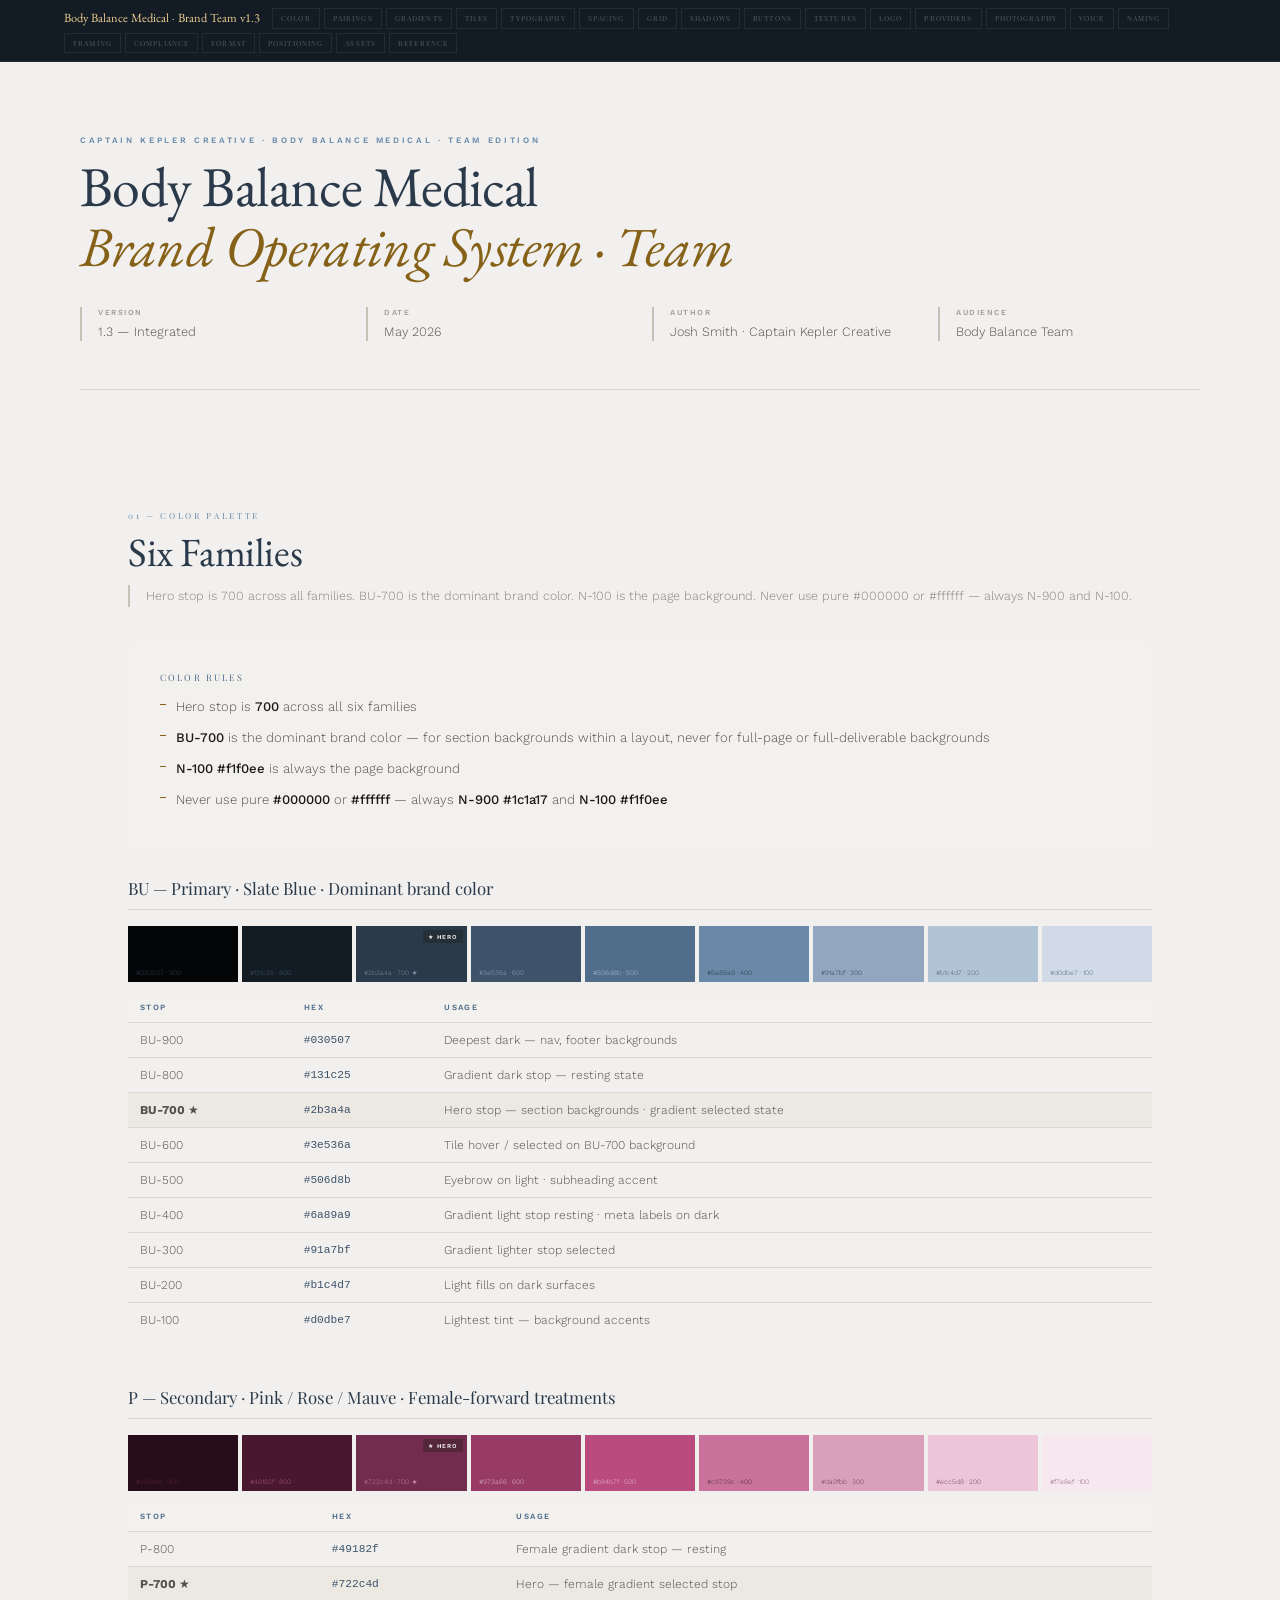
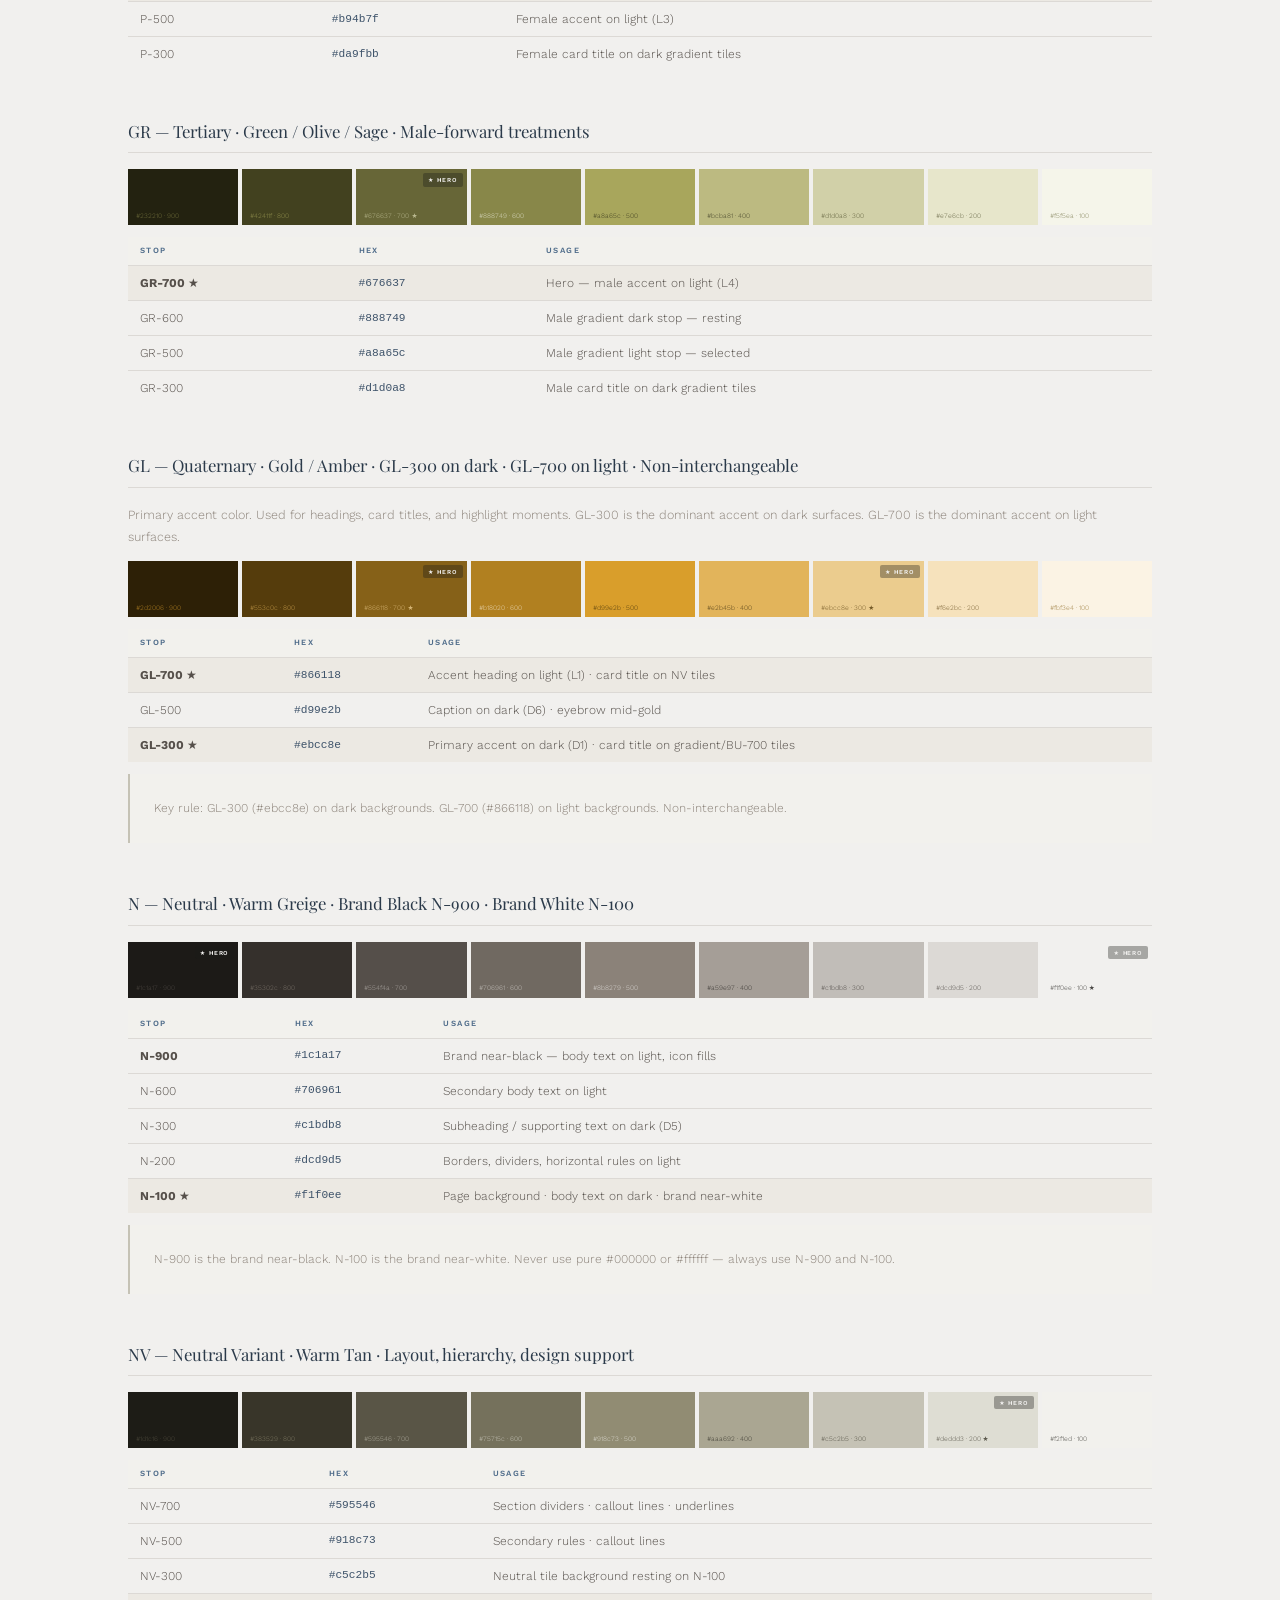
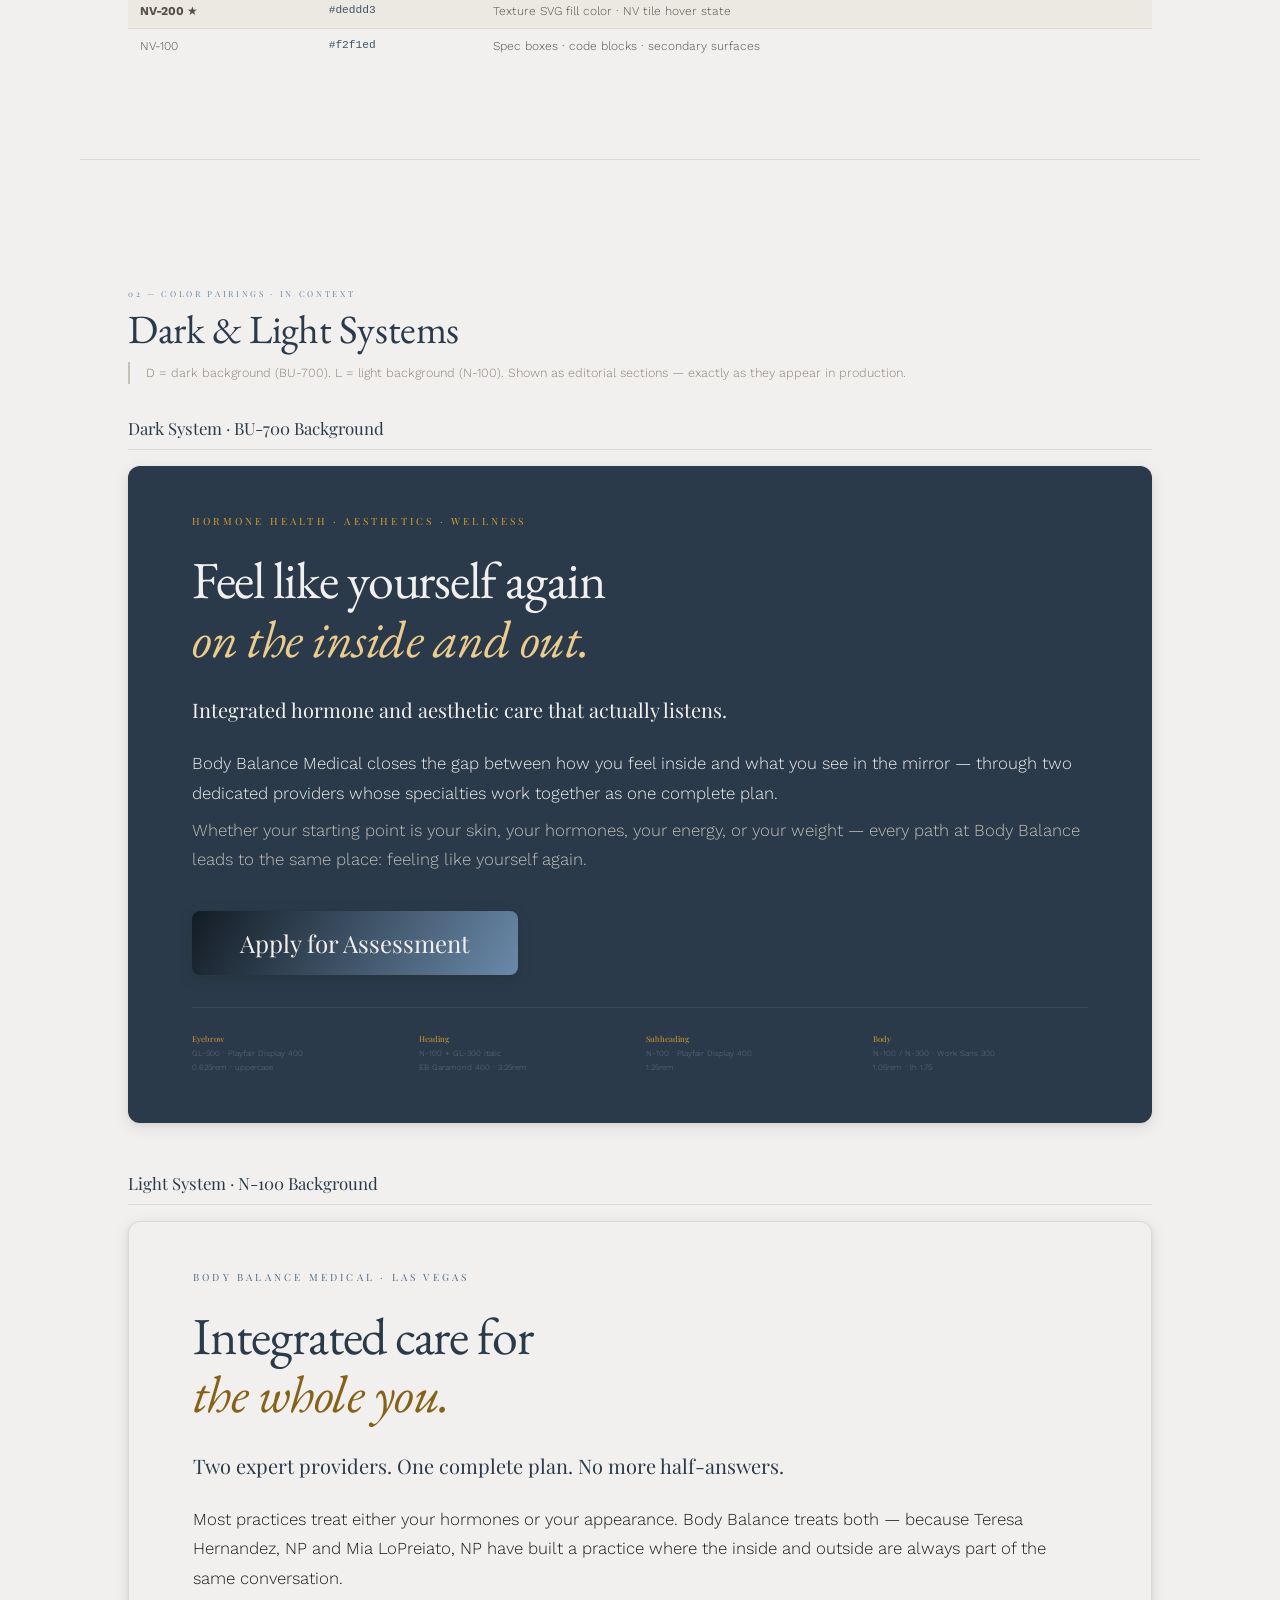
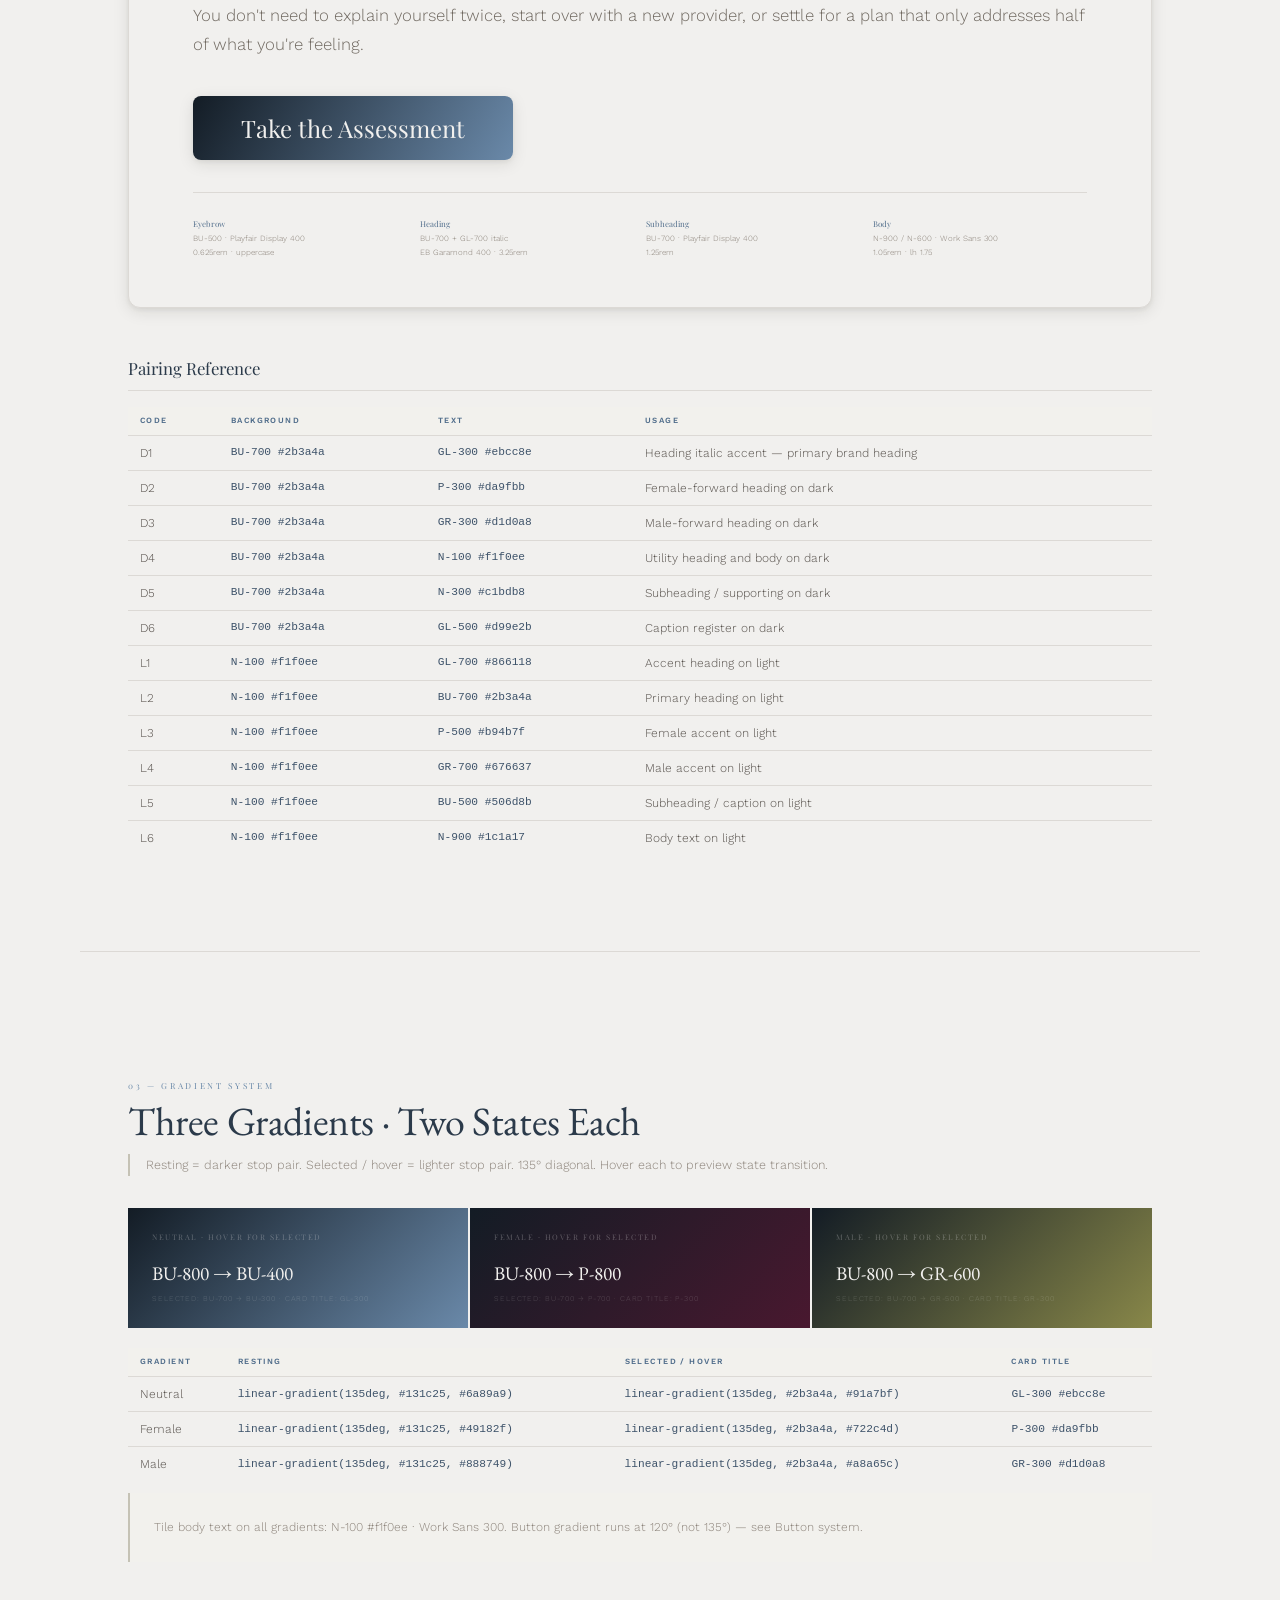
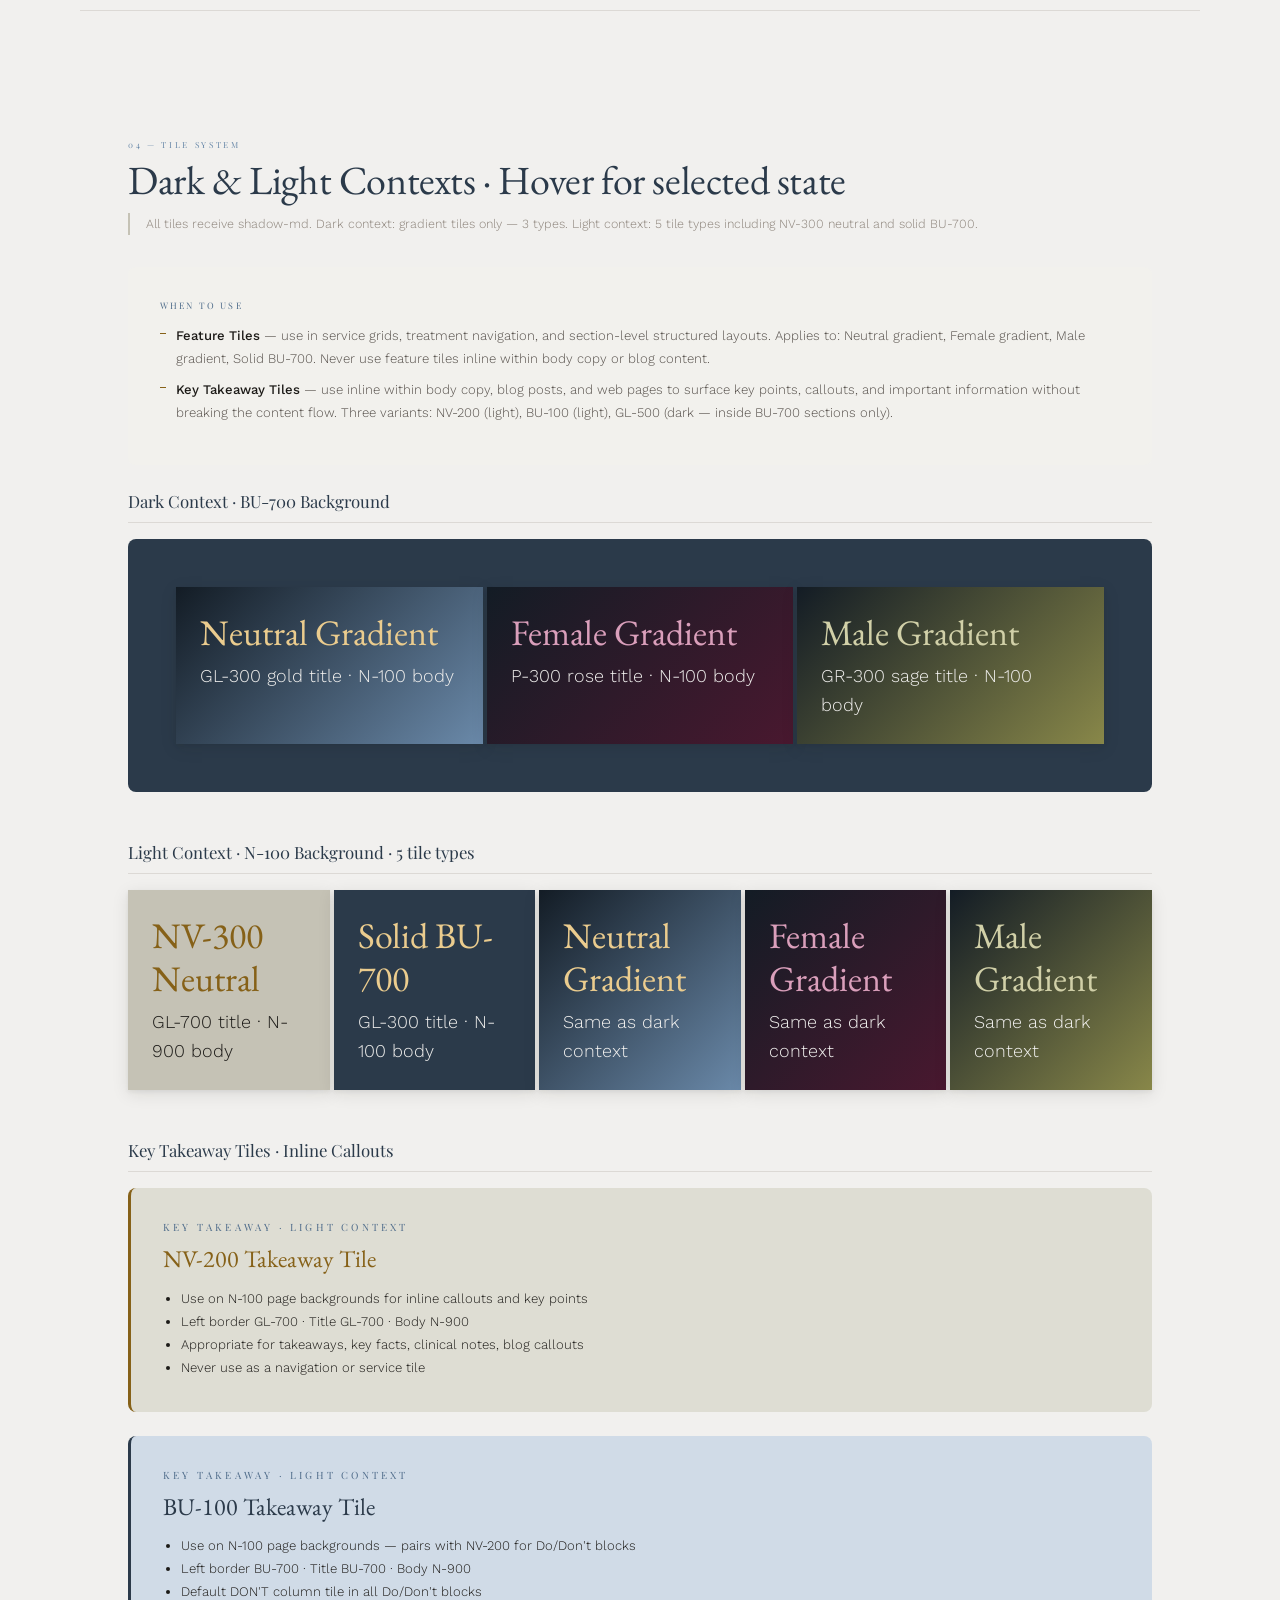
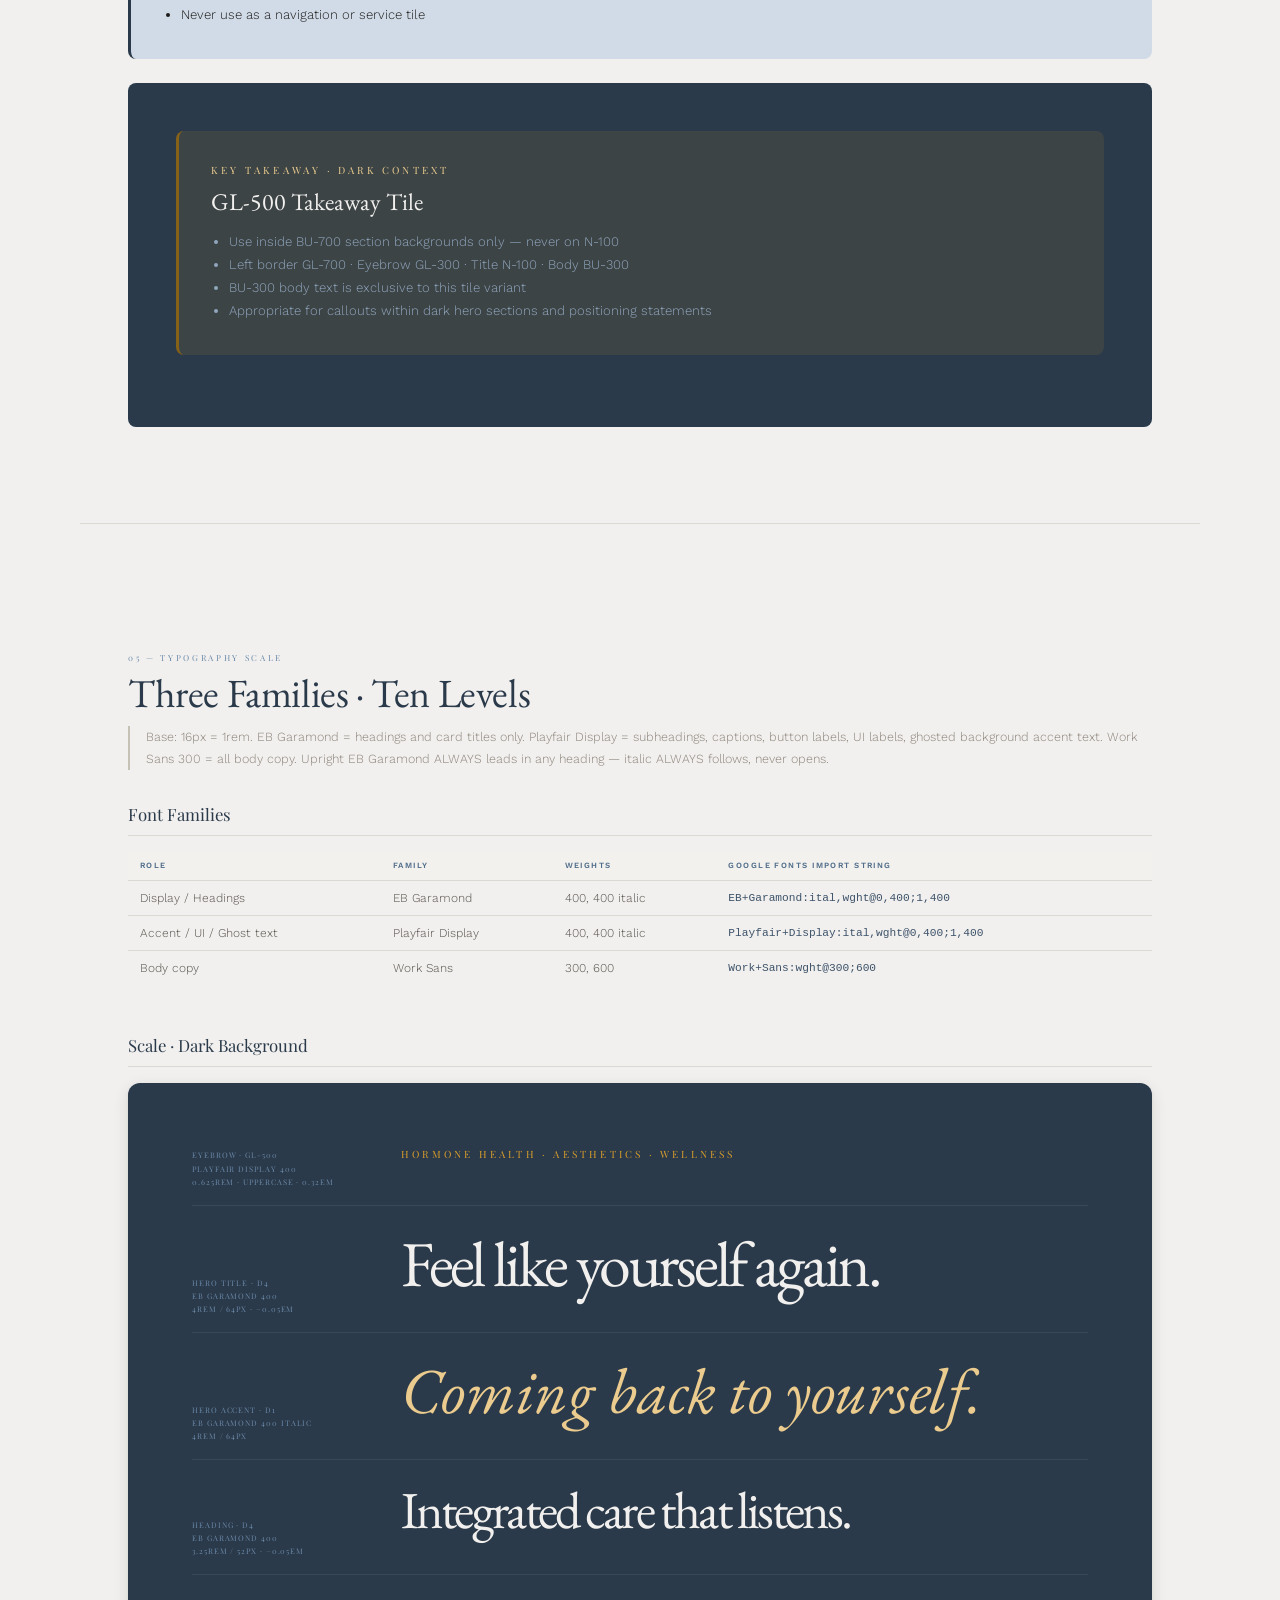
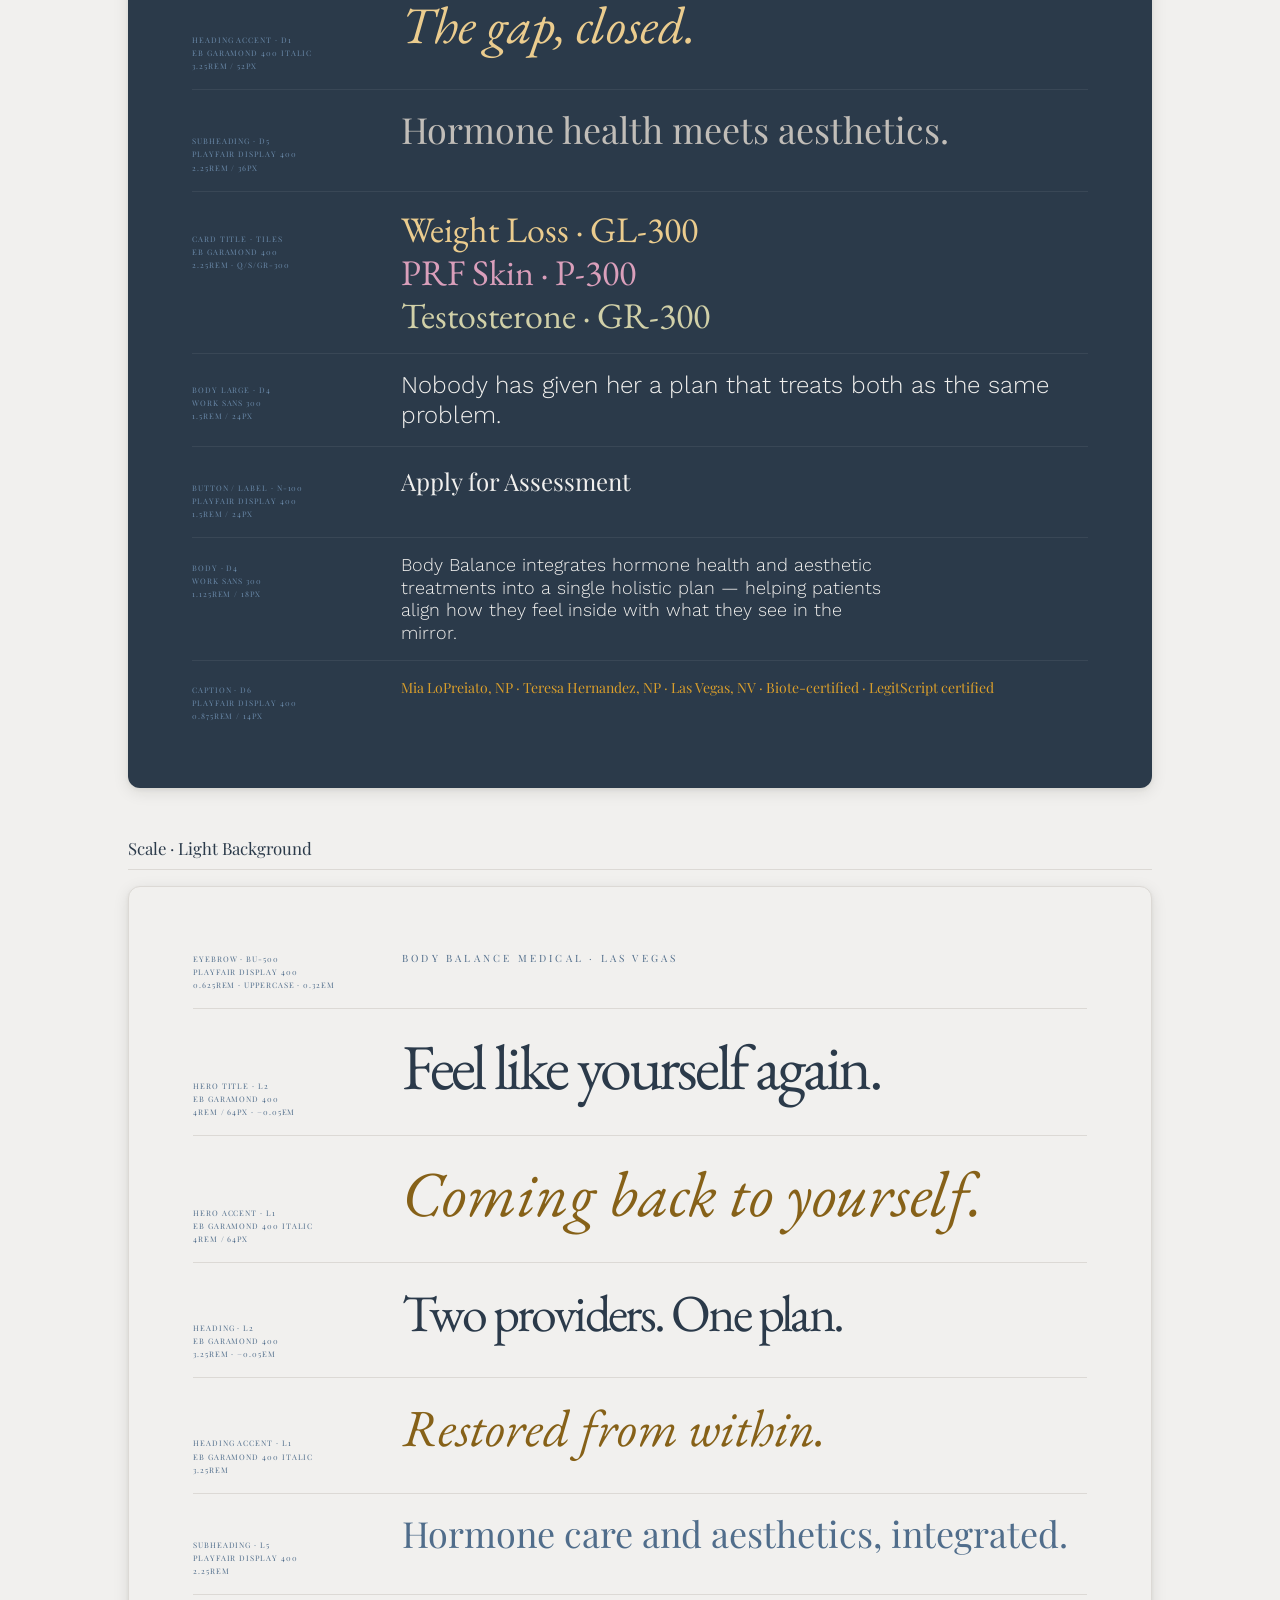
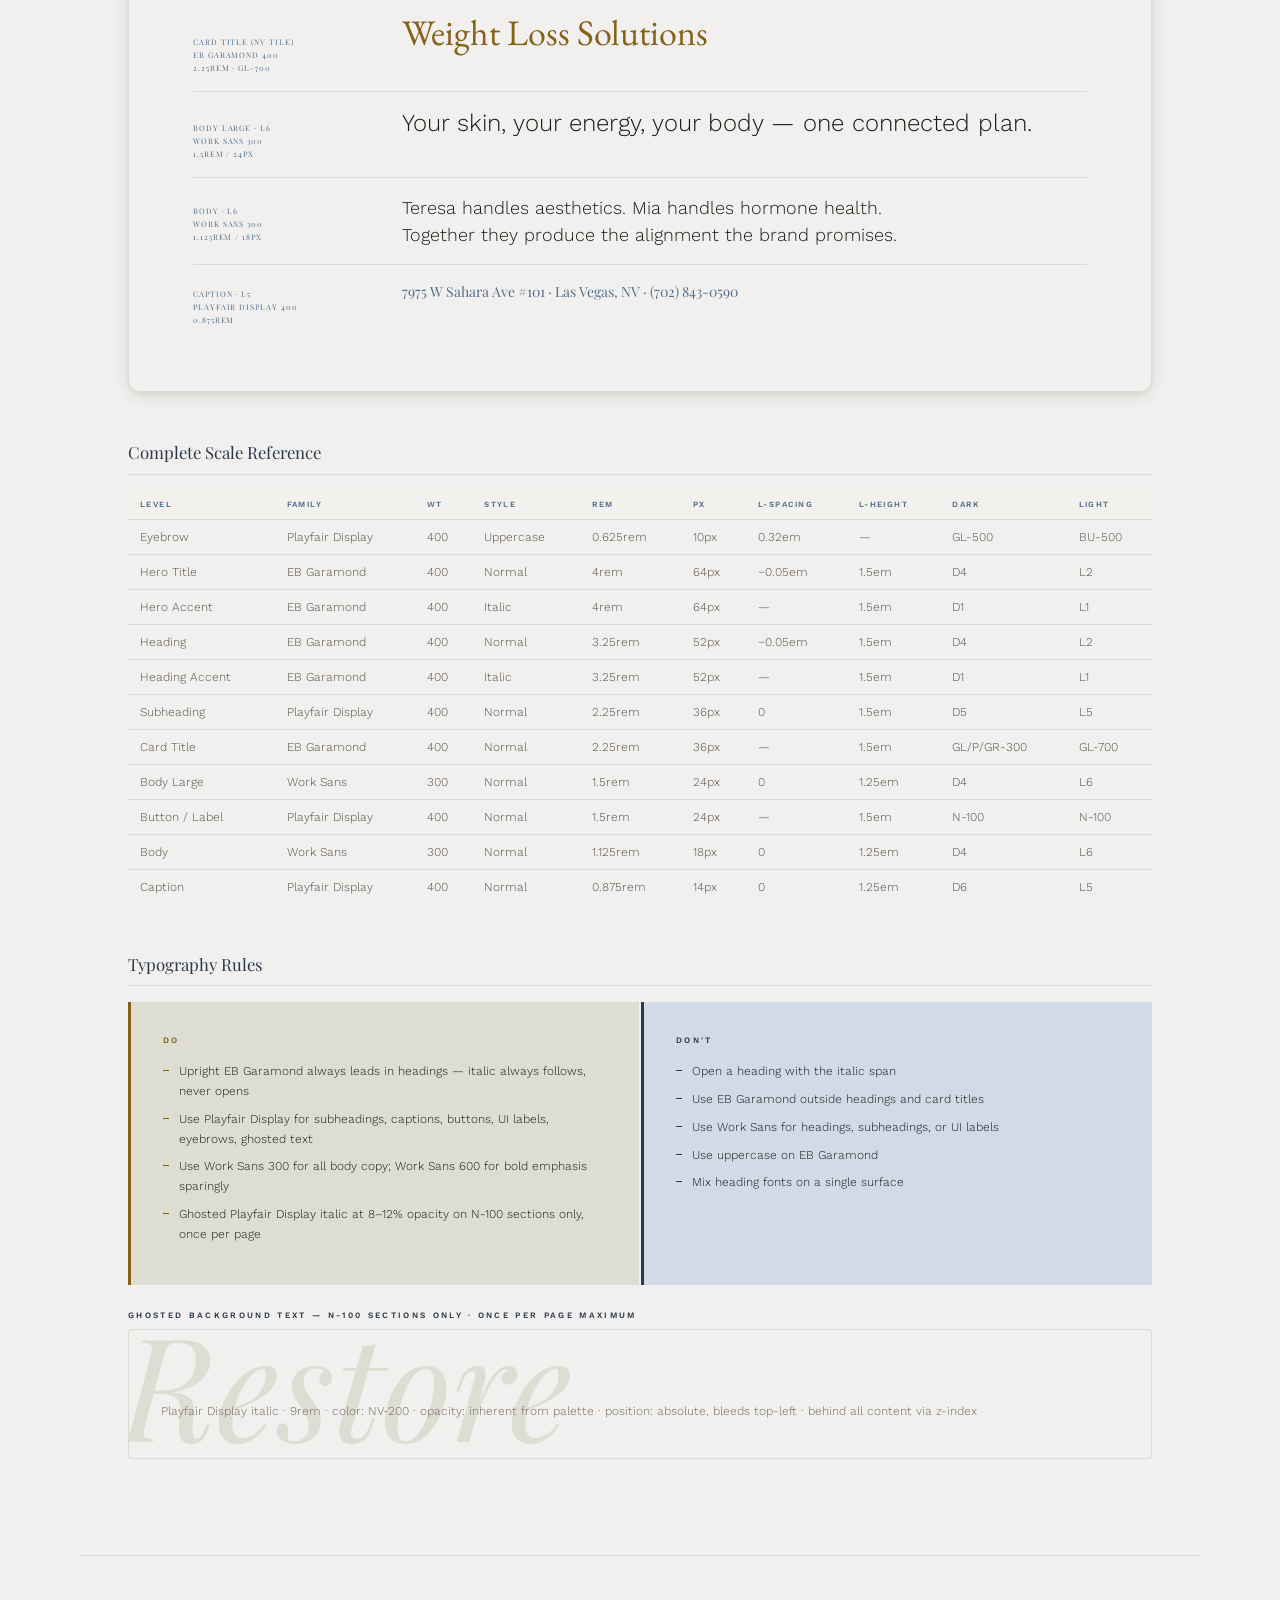
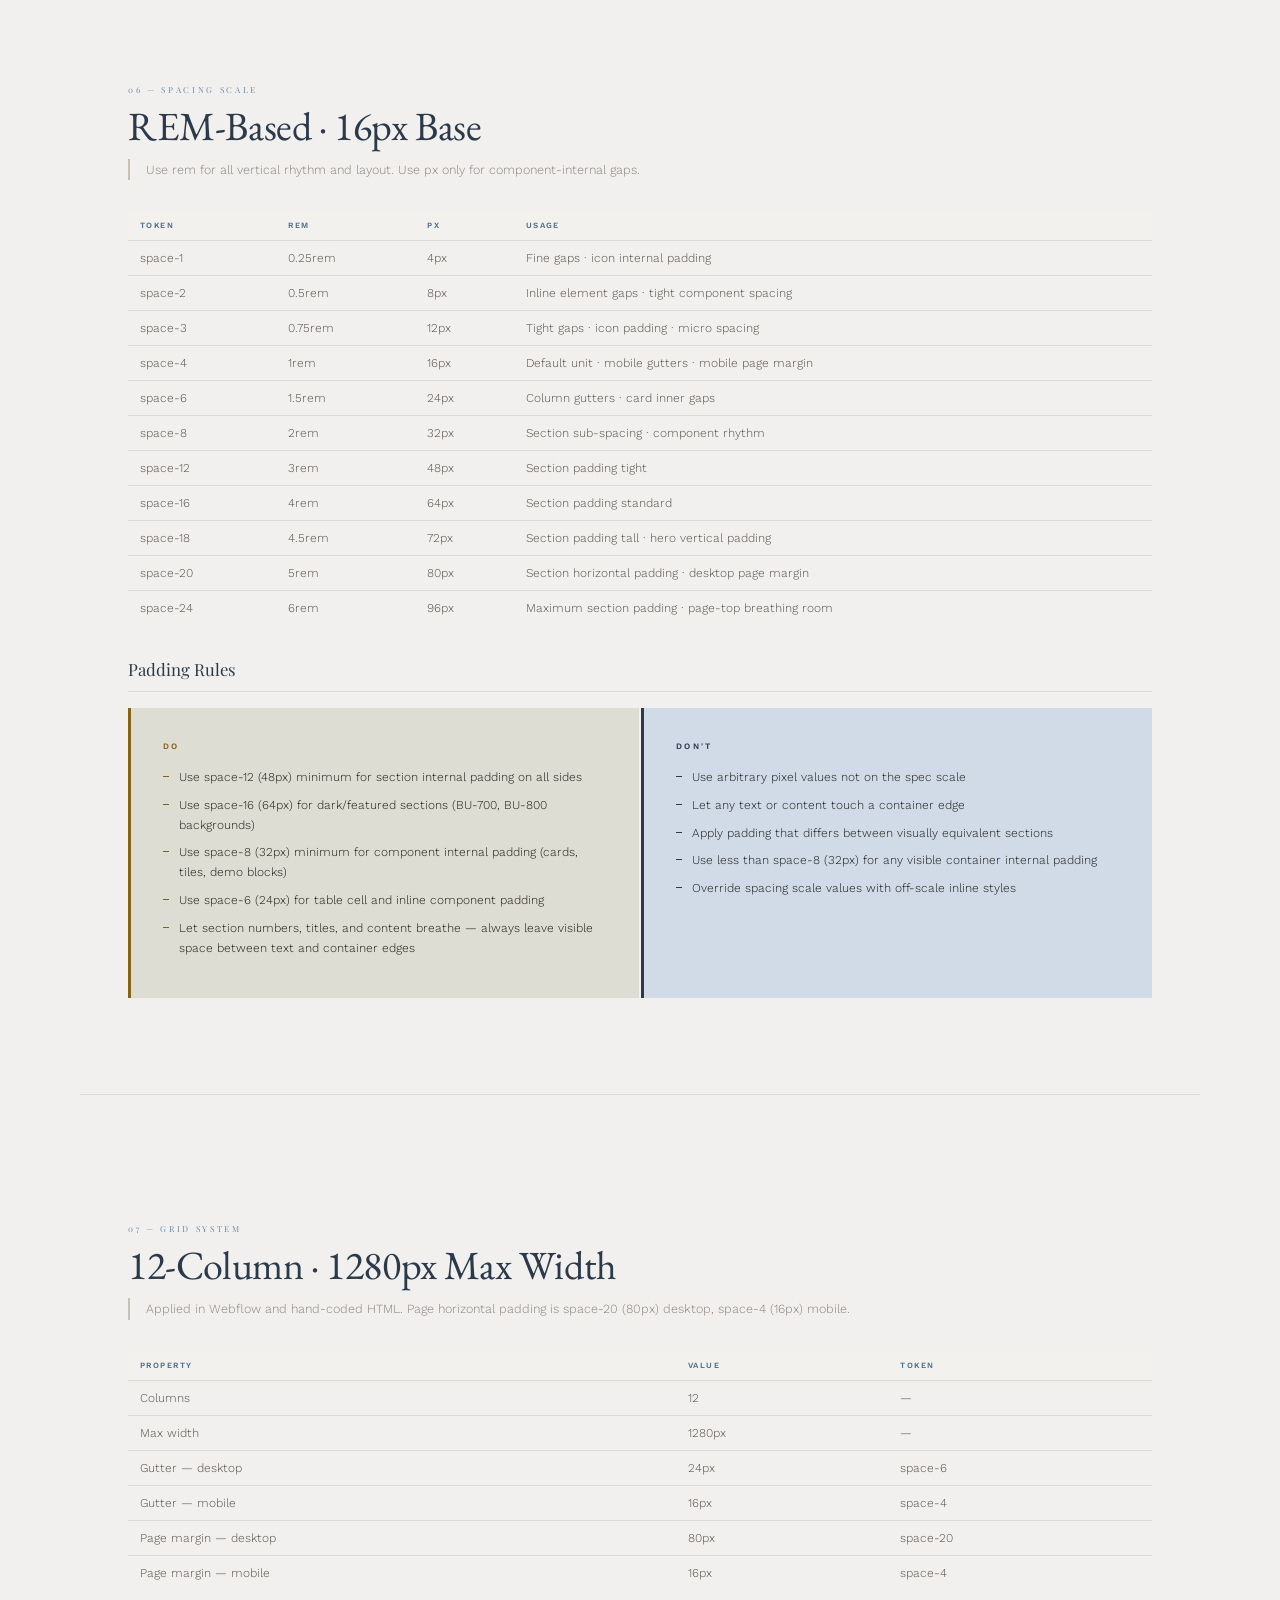
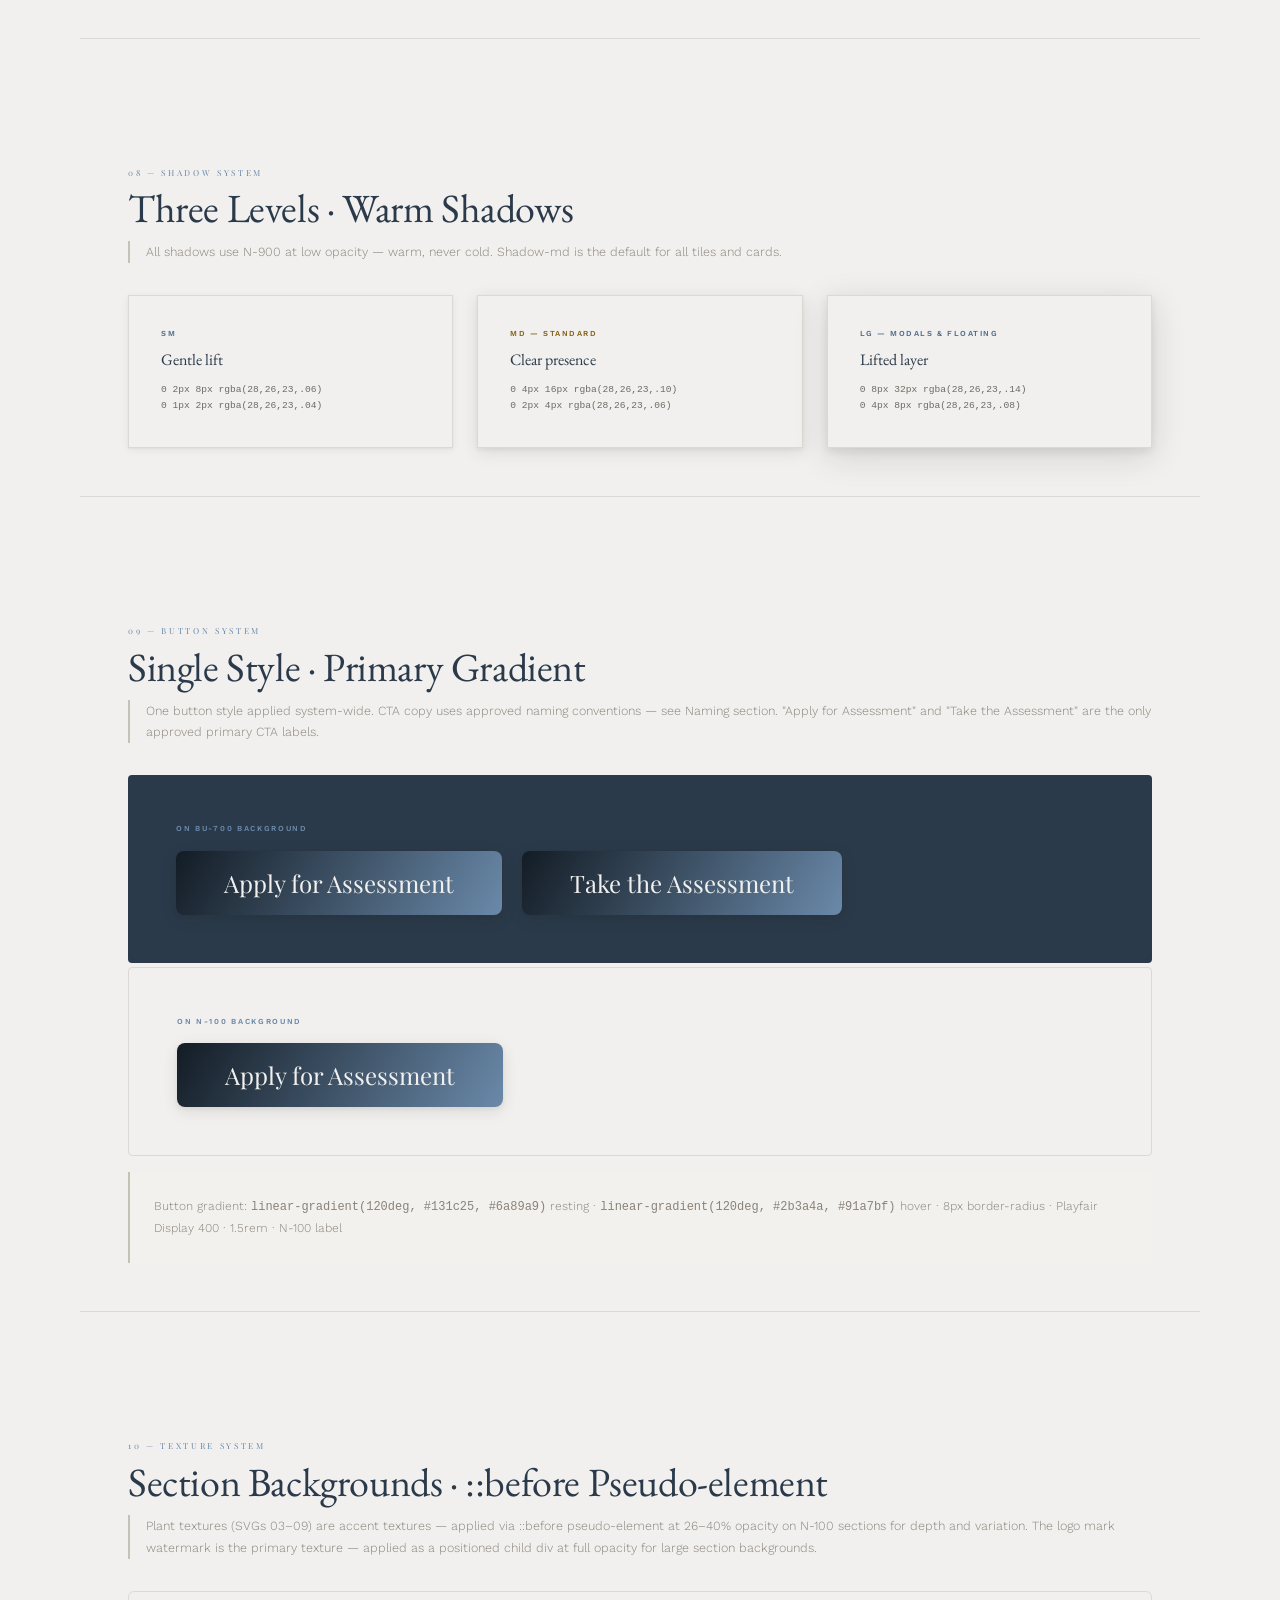
==== BB-BRAND-TEAM.html @ 3d711d73 "v1.3 — cosmetic version strings in nav and masthead" ====
<!DOCTYPE html>
<html lang="en">
<head>
<meta charset="UTF-8">
<meta name="viewport" content="width=device-width, initial-scale=1.0">
<script type="application/json" id="bb-brand-config">
{
  "meta": {
    "document": "BB-BRAND-TEAM.html",
    "version": "1.3",
    "client": "Body Balance Medical",
    "edition": "team",
    "r2_base": "https://pub-3d3d32a357bf480291c4f1804a9ded88.r2.dev"
  },
  "colors": {
    "page_background": "#f1f0ee",
    "section_dark": "#2b3a4a",
    "brand_near_black": "#1c1a17",
    "accent_on_dark": "#ebcc8e",
    "accent_on_light": "#866118",
    "never_use": ["#000000", "#ffffff"]
  },
  "typography": {
    "display": { "family": "EB Garamond", "rule": "upright leads, italic follows — never open italic" },
    "subheading": { "family": "Playfair Display", "use": "eyebrows, subheadings, captions, UI labels, buttons, ghosted text" },
    "body": { "family": "Work Sans", "weights": [300, 600] }
  },
  "cta": {
    "approved": ["Apply for Assessment", "Take the Assessment"],
    "banned": ["Book Now", "Free Consultation", "Sign Up", "Get Started", "Learn More", "Schedule Now", "Reserve Your Spot"]
  },
  "naming": {
    "hormone_service": "Hormone Optimization",
    "hormone_service_banned": ["HRT", "Hormone Replacement Therapy"],
    "pellet_therapy": "Biote Hormone Pellet Therapy",
    "pellet_therapy_banned": ["pellets", "bioidentical pellets", "hormone pellets"],
    "glp1_approved": ["Compounded Semaglutide", "Compounded Tirzepatide"],
    "glp1_banned": ["Ozempic", "Wegovy", "Mounjaro", "Zepbound"],
    "brand_name": "Body Balance Medical",
    "financing": ["Cherry Financing", "CareCredit"],
    "booking_platform": "Boulevard",
    "tagline": { "text": "Inside and Out.", "rule": "closing element only — never opener, never standalone headline, never modified" }
  },
  "vocabulary": {
    "banned": [
      "luxury", "glow", "glowing", "confidence", "transform", "transformation",
      "anti-aging", "empower", "queen", "babe", "self-care", "better you",
      "best self", "deserve", "natural results", "personalized plan",
      "guaranteed", "instant", "quick fix", "effortless", "affordable", "discount", "deal"
    ],
    "framing": {
      "use": ["restoration", "return", "feel like yourself again", "aligned"],
      "avoid": ["transformation", "upgrade", "better self", "new you"]
    }
  },
  "providers": [
    {
      "name": "Mia LoPreiato, NP",
      "role": "Hormone Health and Longevity",
      "certifications": ["Biote-Certified Hormone Specialist"],
      "photo": "photography/Mia-LoPreiato-NP-Biote-certified-hormone-specialist.jpg"
    },
    {
      "name": "Teresa Hernandez, NP",
      "role": "Aesthetics and Wellness",
      "certifications": ["Biote-Certified Provider", "Primary Cosmetic Injector"],
      "photo": "photography/Teresa-Hernandez-NP-Biote-certified-primary-cosmetic-injector.jpeg"
    }
  ],
  "assets": {
    "logos": {
      "light_bg_preferred": "logos/BB-H-Logo-Bu.svg",
      "light_bg_standard": "logos/BB-H-Logo-B.svg",
      "dark_bg_preferred": "logos/BB-H-Logo-W.svg",
      "gold_accent": "logos/BB-H-Logo-G.svg",
      "vertical_light": "logos/BB-V-Logo-Bu.svg",
      "vertical_dark": "logos/BB-V-Logo-W.svg",
      "mark_light": "logos/BB-Logo-Mark-Bu.svg",
      "mark_dark": "logos/BB-Logo-Mark-W.svg",
      "social_light": "logos/BB-Social-Logo-B.svg",
      "social_dark": "logos/BB-Social-Logo-W.svg"
    },
    "textures": {
      "plant_03": "textures/BB-Brand-Refresh-Textures-03.svg",
      "plant_04": "textures/BB-Brand-Refresh-Textures-04.svg",
      "plant_05": "textures/BB-Brand-Refresh-Textures-05.svg",
      "plant_06": "textures/BB-Brand-Refresh-Textures-06.svg",
      "plant_07": "textures/BB-Brand-Refresh-Textures-07.svg",
      "plant_08": "textures/BB-Brand-Refresh-Textures-08.svg",
      "plant_09": "textures/BB-Brand-Refresh-Textures-09.svg",
      "logo_mark_watermark": "textures/BB-Logo-Mark-Texture.webp",
      "rules": {
        "opacity_range": "0.14–0.40",
        "blend_mode": "multiply",
        "size": "200vmax",
        "rotation": "90deg",
        "allowed_on": "N-100 sections only — never on BU-700 or gradient backgrounds",
        "max_per_section": 1,
        "implementation": "CSS ::before pseudo-element only — never img tag"
      }
    },
    "photography": {
      "female_editorial_h": "photography/bb-female-subject-editorial-horizontal-01.jpg",
      "female_editorial_v": "photography/bb-female-subject-editorial-vertical-01.jpg",
      "female_smiling_h": "photography/bb-female-subject-smiling-horizontal-01.jpg",
      "female_smiling_v": "photography/bb-female-subject-smiling-vertical-01.jpg",
      "female_treatment_h": "photography/bb-female-subject-treatment-horizontal-01.jpg",
      "female_treatment_v": "photography/bb-female-subject-treatment-vertical-01.jpg",
      "female_active_h": "photography/bb-female-subject-active-horizontal-01.jpg",
      "female_mirror_h": "photography/bb-female-subject-mirror-horizontal-01.jpg",
      "male_smiling_h": "photography/bb-male-subject-smiling-horizontal-01.jpg",
      "male_smiling_v": "photography/bb-male-subject-smiling-vertical-01.jpg",
      "couple_smiling_h": "photography/bb-couple-smiling-horizontal-01.jpg",
      "medical_vial_h": "photography/bb-medical-vial-ambient-horizontal-01.jpg",
      "medical_vial_v": "photography/bb-medical-vial-ambient-vertical-01.jpg",
      "provider_mia": "photography/Mia-LoPreiato-NP-Biote-certified-hormone-specialist.jpg",
      "provider_teresa": "photography/Teresa-Hernandez-NP-Biote-certified-primary-cosmetic-injector.jpeg"
    },
    "certifications": {
      "legitscript_seal": "https://pub-3d3d32a357bf480291c4f1804a9ded88.r2.dev/certs/LegitScript-Certification-Seal-of-Approval.png",
      "biote_provider_seal": "https://pub-3d3d32a357bf480291c4f1804a9ded88.r2.dev/certs/Biote-Certified-Provider-Seal.webp",
      "biote_provider_square": "https://pub-3d3d32a357bf480291c4f1804a9ded88.r2.dev/certs/Biote-Certified-Provider-Square.png",
      "biote_logo_full": "https://pub-3d3d32a357bf480291c4f1804a9ded88.r2.dev/certs/Biote-Logo-Full-Color-Transparent.png"
    }
  },
  "compliance": {
    "no_outcome_guarantees": true,
    "no_glp1_brand_names": true,
    "candidacy_language_required": true,
    "trt_cardiovascular_update": "FDA removed cardiovascular black box warning Feb 2025 (TRAVERSE trial) — statable directly",
    "provider_credential_rule": "Always include NP credential on first reference — Mia LoPreiato, NP and Teresa Hernandez, NP",
    "certifications_display": {
      "legitscript": "Required on all GLP-1 and weight loss advertising — landing pages, email, print, ad creative",
      "biote": "Required near provider credentials on all hormone optimization and Biote-specific content"
    }
  },
  "punctuation": {
    "em_dash_format": "space — em-dash — space (never hyphen, never em-dash without spaces)",
    "never_pure_black": true,
    "never_pure_white": true
  }
}
</script>
<title>BB Brand TEAM — Body Balance Medical · v1.3</title>
<link rel="preconnect" href="https://fonts.googleapis.com">
<link rel="preconnect" href="https://fonts.gstatic.com" crossorigin>
<link href="https://fonts.googleapis.com/css2?family=EB+Garamond:ital,wght@0,400;1,400&family=Playfair+Display:ital,wght@0,400;1,400&family=Work+Sans:wght@300;600&display=swap" rel="stylesheet">
<style>
*,*::before,*::after{box-sizing:border-box;margin:0;padding:0;}
:root{
  --BU-900:#030507;--BU-800:#131c25;--BU-700:#2b3a4a;--BU-600:#3e536a;--BU-500:#506d8b;
  --BU-400:#6a89a9;--BU-300:#91a7bf;--BU-200:#b1c4d7;--BU-100:#d0dbe7;
  --P-900:#260d19;--P-800:#49182f;--P-700:#722c4d;--P-600:#973a66;--P-500:#b94b7f;
  --P-400:#c9739c;--P-300:#da9fbb;--P-200:#ecc5d8;--P-100:#f7e8ef;
  --GR-900:#232210;--GR-800:#42411f;--GR-700:#676637;--GR-600:#888749;--GR-500:#a8a65c;
  --GR-400:#bcba81;--GR-300:#d1d0a8;--GR-200:#e7e6cb;--GR-100:#f5f5ea;
  --GL-900:#2d2006;--GL-800:#553c0c;--GL-700:#866118;--GL-600:#b18020;--GL-500:#d99e2b;
  --GL-400:#e2b45b;--GL-300:#ebcc8e;--GL-200:#f6e2bc;--GL-100:#fbf3e4;
  --N-900:#1c1a17;--N-800:#35302c;--N-700:#554f4a;--N-600:#706961;--N-500:#8b8279;
  --N-400:#a59e97;--N-300:#c1bdb8;--N-200:#dcd9d5;--N-100:#f1f0ee;
  --NV-900:#1d1c16;--NV-800:#383529;--NV-700:#595546;--NV-600:#75715c;--NV-500:#918c73;
  --NV-400:#aaa692;--NV-300:#c5c2b5;--NV-200:#deddd3;--NV-100:#f2f1ed;
  --shd-sm:0 2px 8px rgba(28,26,23,.06),0 1px 2px rgba(28,26,23,.04);
  --shd-md:0 4px 16px rgba(28,26,23,.10),0 2px 4px rgba(28,26,23,.06);
  --shd-lg:0 8px 32px rgba(28,26,23,.14),0 4px 8px rgba(28,26,23,.08);
  --FD:'EB Garamond',Georgia,serif;
  --FA:'Playfair Display',Georgia,serif;
  --FB:'Work Sans',system-ui,sans-serif;
}
html{scroll-behavior:smooth;}
body{background:var(--N-100);font-family:var(--FB);color:var(--N-900);font-size:16px;line-height:1.5;}

/* NAV */
.nav{position:sticky;top:0;z-index:200;background:var(--BU-800);padding:8px 64px;display:flex;align-items:center;gap:4px;flex-wrap:wrap;border-bottom:1px solid rgba(241,240,238,.06);}
.nav-brand{font-family:var(--FD);font-size:0.78rem;color:var(--GL-300);margin-right:8px;white-space:nowrap;flex-shrink:0;}
.nav a{font-family:var(--FA);font-size:0.44rem;font-weight:400;letter-spacing:0.16em;text-transform:uppercase;color:rgba(241,240,238,.3);text-decoration:none;padding:4px 8px;border:1px solid rgba(241,240,238,.07);transition:all .18s;white-space:nowrap;}
.nav a:hover{color:var(--N-100);border-color:rgba(241,240,238,.22);}

/* PAGE */
.page{max-width:1280px;margin:0 auto;padding:72px 80px 96px;}
.sec{margin-bottom:80px;padding:48px;border-bottom:1px solid var(--N-200);position:relative;overflow:hidden;}
.sec:last-child{border-bottom:none;}
.sec-inner{position:relative;z-index:1;}
.sec-num{font-family:var(--FA);font-size:0.52rem;font-weight:400;letter-spacing:0.32em;text-transform:uppercase;color:var(--BU-400);margin-bottom:0.5rem;}
.sec-title{font-family:var(--FD);font-size:2.5rem;font-weight:400;color:var(--BU-700);letter-spacing:-0.01em;line-height:1.05;margin-bottom:12px;}
.sec-sub{font-family:var(--FB);font-size:0.78rem;font-weight:300;color:var(--N-500);line-height:1.75;margin-bottom:32px;border-left:2px solid var(--NV-300);padding-left:16px;}
.subsec{margin-bottom:48px;}
.subsec-title{font-family:var(--FA);font-size:1.05rem;font-weight:400;color:var(--BU-700);margin-bottom:16px;padding-bottom:8px;border-bottom:1px solid var(--N-200);}

/* TABLES */
table{width:100%;border-collapse:collapse;}
th{font-family:var(--FB);font-weight:600;font-size:0.5rem;letter-spacing:0.18em;text-transform:uppercase;color:var(--BU-500);padding:8px 12px;text-align:left;background:var(--NV-100);border-bottom:1px solid var(--N-200);}
td{font-family:var(--FB);font-size:0.75rem;font-weight:300;padding:8px 12px;border-bottom:1px solid var(--N-200);color:var(--N-700);vertical-align:middle;line-height:1.5;}
tr:last-child td{border-bottom:none;}
tr:hover td{background:rgba(242,241,237,.7);}
.hex{font-family:monospace;font-size:0.7rem;color:var(--BU-600);}
.hr{background:rgba(134,97,24,.05);}

/* SWATCHES */
.sw-row{display:flex;gap:4px;margin-bottom:12px;}
.sw{flex:1;height:56px;display:flex;flex-direction:column;justify-content:flex-end;padding:4px 8px;}
.sw-lbl{font-family:var(--FB);font-size:0.42rem;font-weight:300;opacity:.78;}
.sw-h{position:relative;}
.sw-h::after{content:'★ HERO';position:absolute;top:4px;right:4px;font-family:var(--FB);font-size:0.38rem;font-weight:600;letter-spacing:0.14em;color:var(--N-100);background:rgba(28,26,23,.35);padding:2px 5px;border-radius:2px;text-transform:uppercase;pointer-events:none;}

/* EDITORIAL CONTEXT DEMOS */
.ctx-dark{background:var(--BU-700);border-radius:12px;padding:48px 64px;box-shadow:var(--shd-md);margin-bottom:24px;}
.ctx-light{background:var(--N-100);border-radius:12px;padding:48px 64px;box-shadow:var(--shd-md);border:1px solid var(--N-200);}
.ctx-ey{font-family:var(--FA);font-size:0.625rem;font-weight:400;letter-spacing:0.32em;text-transform:uppercase;margin-bottom:24px;}
.ctx-h{font-family:var(--FD);font-size:3.25rem;font-weight:400;letter-spacing:-0.02em;line-height:1.05;}
.ctx-hem{font-family:var(--FD);font-size:3.25rem;font-weight:400;font-style:italic;letter-spacing:-0.01em;line-height:1.2;margin-bottom:24px;}
.ctx-sub{font-family:var(--FA);font-size:1.25rem;font-weight:400;line-height:1.55;margin-bottom:24px;}
.ctx-body{font-family:var(--FB);font-size:1.05rem;font-weight:300;line-height:1.75;margin-bottom:8px;}
.ctx-ann{margin-top:32px;padding-top:24px;display:grid;grid-template-columns:repeat(4,1fr);gap:12px;}
.ann-item{font-family:var(--FB);font-size:0.5rem;font-weight:300;line-height:1.7;}
.ann-lbl{font-family:var(--FA);font-size:0.5rem;font-weight:400;display:block;margin-bottom:2px;}

/* GRADIENTS */
.grad-row{display:grid;grid-template-columns:repeat(3,1fr);gap:2px;}
.grad-cell{min-height:120px;padding:24px 24px;display:flex;flex-direction:column;cursor:default;}
.g-lbl{font-family:var(--FA);font-size:0.48rem;font-weight:400;letter-spacing:0.2em;text-transform:uppercase;color:rgba(241,240,238,.3);margin-bottom:auto;}
.g-name{font-family:var(--FD);font-size:1.2rem;color:var(--N-100);margin-bottom:4px;}
.g-desc{font-family:var(--FB);font-size:0.46rem;font-weight:300;letter-spacing:0.12em;text-transform:uppercase;color:rgba(241,240,238,.22);}

/* TILES */
.tile-row{display:flex;gap:4px;}
.tile{flex:1;padding:24px 24px;cursor:default;box-shadow:var(--shd-md);}
.t-title{font-family:var(--FD);font-size:2.25rem;font-weight:400;line-height:1.2;margin-bottom:8px;}
.t-body{font-family:var(--FB);font-size:1.125rem;font-weight:300;line-height:1.6;}

/* KEY TAKEAWAY TILES — inline callouts within body copy / blog content */
/* BU-300 body is exclusive to .tile-kta-gl — never used as body text elsewhere */
.tile-kta-nv{background:var(--NV-200);border-left:3px solid var(--GL-700);padding:32px;border-radius:8px;margin-bottom:24px;}
.tile-kta-bu{background:var(--BU-100);border-left:3px solid var(--BU-700);padding:32px;border-radius:8px;margin-bottom:24px;}
.tile-kta-gl{background:rgba(217,158,43,.10);border-left:3px solid var(--GL-700);padding:32px;border-radius:8px;margin-bottom:24px;}

/* TYPOGRAPHY SCALE */
.tr-d{display:flex;align-items:baseline;gap:24px;padding:16px 0;border-bottom:1px solid rgba(241,240,238,.07);}
.tr-d:last-child{border-bottom:none;}
.tr-l{display:flex;align-items:baseline;gap:24px;padding:16px 0;border-bottom:1px solid var(--N-200);}
.tr-l:last-child{border-bottom:none;}
.t-meta{width:185px;flex-shrink:0;font-family:var(--FA);font-size:0.48rem;font-weight:400;letter-spacing:0.12em;text-transform:uppercase;color:var(--BU-400);line-height:1.7;}

/* BUTTONS */
.btn{display:inline-flex;align-items:center;justify-content:center;padding:16px 48px;background:linear-gradient(120deg,#131c25,#6a89a9);border:none;border-radius:8px;font-family:var(--FA);font-size:1.5rem;font-weight:400;color:var(--N-100);cursor:pointer;transition:background .25s;box-shadow:var(--shd-md);}
.btn:hover{background:linear-gradient(120deg,#2b3a4a,#91a7bf);}

/* SHADOWS */
.shad-grid{display:grid;grid-template-columns:repeat(3,1fr);gap:24px;}
.shad-card{background:var(--N-100);padding:32px;border:1px solid var(--N-200);}

/* TEXTURES via ::before — N-100 sections only */
.tex-section{position:relative;overflow:hidden;}
.tex-section > .sec-inner,.tex-section > div,.tex-section > p{position:relative;z-index:1;}
.tex-section::before{content:'';position:absolute;top:50%;left:50%;width:200vmax;height:200vmax;transform:translate(-50%,-50%) rotate(90deg);background-size:cover;background-position:center;opacity:.26;pointer-events:none;z-index:0;mix-blend-mode:multiply;}
.tex-03::before{background-image:url('https://pub-3d3d32a357bf480291c4f1804a9ded88.r2.dev/textures/BB-Brand-Refresh-Textures-03.svg');}
.tex-04::before{background-image:url('https://pub-3d3d32a357bf480291c4f1804a9ded88.r2.dev/textures/BB-Brand-Refresh-Textures-04.svg');}
.tex-05::before{background-image:url('https://pub-3d3d32a357bf480291c4f1804a9ded88.r2.dev/textures/BB-Brand-Refresh-Textures-05.svg');}
.tex-06::before{background-image:url('https://pub-3d3d32a357bf480291c4f1804a9ded88.r2.dev/textures/BB-Brand-Refresh-Textures-06.svg');}
.tex-07::before{background-image:url('https://pub-3d3d32a357bf480291c4f1804a9ded88.r2.dev/textures/BB-Brand-Refresh-Textures-07.svg');}
.tex-08::before{background-image:url('https://pub-3d3d32a357bf480291c4f1804a9ded88.r2.dev/textures/BB-Brand-Refresh-Textures-08.svg');}
.tex-09::before{background-image:url('https://pub-3d3d32a357bf480291c4f1804a9ded88.r2.dev/textures/BB-Brand-Refresh-Textures-09.svg');}

/* PROVIDERS */
.provider-grid{display:grid;grid-template-columns:1fr 1fr;gap:32px;}
.provider-card{background:var(--N-100);border:1px solid var(--N-200);border-radius:12px;overflow:hidden;box-shadow:var(--shd-md);}
.provider-photo{width:100%;aspect-ratio:4/5;object-fit:cover;object-position:center 15%;display:block;}
.provider-body{padding:32px;}
.provider-role{font-family:var(--FA);font-size:0.5rem;font-weight:400;letter-spacing:0.28em;text-transform:uppercase;color:var(--BU-500);margin-bottom:8px;}
.provider-name{font-family:var(--FD);font-size:2rem;font-weight:400;color:var(--BU-700);margin-bottom:4px;line-height:1.1;}
.provider-cred{font-family:var(--FA);font-size:0.875rem;font-style:italic;color:var(--GL-700);margin-bottom:16px;}
.provider-spec-label{font-family:var(--FB);font-size:0.5rem;font-weight:600;letter-spacing:0.18em;text-transform:uppercase;color:var(--NV-600);margin-bottom:8px;}
.provider-spec{font-family:var(--FB);font-size:0.82rem;font-weight:300;color:var(--N-700);line-height:1.75;}
.provider-visual{font-family:var(--FB);font-size:0.72rem;font-weight:300;color:var(--N-500);line-height:1.7;font-style:italic;border-left:2px solid var(--NV-300);padding-left:12px;margin-top:16px;}

/* NOTES / CALLOUTS */
.note{font-family:var(--FB);font-size:0.75rem;font-weight:300;color:var(--N-500);line-height:1.75;background:var(--NV-100);padding:24px;border-left:2px solid var(--NV-300);margin-top:12px;}
.code{font-family:monospace;font-size:0.7rem;background:var(--N-200);padding:1px 8px;border-radius:2px;color:var(--N-700);}
.prompt-block{font-family:var(--FD);font-size:1rem;font-weight:400;font-style:italic;color:var(--BU-700);line-height:1.75;background:var(--NV-100);padding:32px;border-left:3px solid var(--GL-700);margin-bottom:24px;}

/* DO / DONT — DO column uses NV-200 KTA spec · DON'T column uses BU-100 KTA spec */
.do-dont{display:grid;grid-template-columns:1fr 1fr;gap:2px;}
.do-col{background:var(--NV-200);padding:32px;border-left:3px solid var(--GL-700);}
.dont-col{background:var(--BU-100);padding:32px;border-left:3px solid var(--BU-700);}
.do-col h4,.dont-col h4{font-family:var(--FB);font-size:0.52rem;font-weight:600;letter-spacing:0.28em;text-transform:uppercase;margin-bottom:16px;}
.do-col h4{color:var(--GL-700);}
.dont-col h4{color:var(--BU-700);}
.do-col li,.dont-col li{font-family:var(--FB);font-size:0.75rem;font-weight:300;line-height:1.65;margin-bottom:8px;padding-left:16px;position:relative;list-style:none;}
.do-col li{color:var(--N-900);}
.dont-col li{color:var(--N-900);}
.do-col li::before{content:'';position:absolute;left:0;top:8px;width:6px;height:1px;background:var(--GL-700);}
.dont-col li::before{content:'';position:absolute;left:0;top:8px;width:6px;height:1px;background:var(--BU-700);}

/* RULES BLOCK */
.rules-block{background:var(--NV-100);border-radius:8px;padding:32px;margin-bottom:24px;}
.rules-block h4{font-family:var(--FA);font-size:0.56rem;font-weight:400;letter-spacing:0.24em;text-transform:uppercase;color:var(--BU-500);margin-bottom:12px;}
.rules-block p,.rules-block li{font-family:var(--FB);font-size:0.82rem;font-weight:300;color:var(--N-700);line-height:1.75;margin-bottom:8px;}
.rules-block li{padding-left:16px;position:relative;list-style:none;}
.rules-block li::before{content:'';position:absolute;left:0;top:8px;width:6px;height:1px;background:var(--GL-700);}
.rules-block strong{font-weight:500;color:var(--N-900);}

/* PHOTO GRID */
.photo-grid{display:flex;flex-wrap:wrap;gap:8px;margin-bottom:24px;}
.photo-item{display:inline-block;vertical-align:top;}
.photo-item img{display:block;}
.photo-item .photo-lbl{font-family:var(--FB);font-size:0.52rem;font-weight:300;color:var(--N-500);margin-top:4px;word-break:break-all;}

/* MASTHEAD */
.masthead{margin-bottom:72px;padding-bottom:48px;border-bottom:1px solid var(--N-200);}
.masthead-meta{font-family:var(--FB);font-size:0.52rem;font-weight:600;letter-spacing:0.32em;text-transform:uppercase;color:var(--BU-400);margin-bottom:12px;}
.masthead-title{font-family:var(--FD);font-size:3.5rem;font-weight:400;color:var(--BU-700);letter-spacing:-0.01em;line-height:1.0;margin-bottom:4px;}
.masthead-sub{font-family:var(--FD);font-size:3.5rem;font-weight:400;font-style:italic;color:var(--GL-700);letter-spacing:-0.01em;line-height:1.0;margin-bottom:32px;}
.masthead-grid{display:grid;grid-template-columns:repeat(4,1fr);gap:24px;}
.masthead-item{border-left:2px solid var(--NV-300);padding-left:16px;}
.masthead-item-label{font-family:var(--FB);font-size:0.48rem;font-weight:600;letter-spacing:0.2em;text-transform:uppercase;color:var(--N-400);margin-bottom:4px;}
.masthead-item-value{font-family:var(--FB);font-size:0.8rem;font-weight:300;color:var(--N-700);}
</style>
</head>
<body>

<!-- HIDDEN AGENT INSTRUCTIONS — not visible to team, readable by AI agents in source -->
<details id="agent-instructions" style="display:none;">
<summary>System Configuration</summary>
<div>
BODY BALANCE MEDICAL — AGENT OPERATING INSTRUCTIONS (TEAM FILE v1.3)
This file is BB-BRAND-TEAM.html. It is the team-facing edition of the Body Balance Medical Brand OS.
All brand rules, naming conventions, compliance rules, and output standards apply exactly as in the Pro edition.
The Illustrator MCP workflow is NOT available in this environment. Print output uses HTML → Chrome browser-print.

PRE-BUILD CHECKLIST:
- Confirm this file is the current brand source of truth
- Page/deliverable base is N-100 #f1f0ee — not BU-700, not a gradient
- Output type confirmed — route to correct workflow
- Print/report output → HTML + Chrome browser-print (NOT Illustrator MCP)
- Image source identified — generate, R2 reference, or flag for Josh
- R2 access tested — apply graceful degradation if blocked

ENVIRONMENT ROUTING:
- Claude.ai chat: copy, strategy, briefs, brand decisions
- This file (Team): HTML production for team-facing deliverables, social content, copy
- Print output: HTML → open in Chrome → File > Print > Save as PDF
- Illustrator MCP is NOT available in this environment — do not attempt

IMAGE REQUIREMENT:
Every visual deliverable must include at least one image. No text-only layouts.
If R2 accessible: use provider photos or suggest reference
If not: flag to Josh with subject, mood, shot direction, 500T prompt

WHILE BUILDING:
- Default to N-100. Never open a standalone deliverable on BU-700 or a gradient unless the brief calls for it
- Apply the logo decision tree before placing any logo
- Never use a color outside the six families
- Never use a font outside the three families
- Upright EB Garamond always leads — italic always follows, never opens
- Reference color pairings by code (D1-D6, L1-L6)
- Apply voice and vocabulary rules to all copy
- Include textures only when R2 is accessible

COLOR PAIRING QUICK REFERENCE:
D = Dark background (BU-700 #2b3a4a)
D1: BU-700 bg · GL-300 #ebcc8e — heading italic accent, primary brand heading
D2: BU-700 bg · P-300 #da9fbb — female-forward heading on dark
D3: BU-700 bg · GR-300 #d1d0a8 — male-forward heading on dark
D4: BU-700 bg · N-100 #f1f0ee — utility heading and body on dark
D5: BU-700 bg · N-300 #c1bdb8 — subheading and supporting text on dark
D6: BU-700 bg · GL-500 #d99e2b — caption register on dark

L = Light background (N-100 #f1f0ee)
L1: N-100 bg · GL-700 #866118 — accent heading on light
L2: N-100 bg · BU-700 #2b3a4a — primary heading on light
L3: N-100 bg · P-500 #b94b7f — female accent on light
L4: N-100 bg · GR-700 #676637 — male accent on light
L5: N-100 bg · BU-500 #506d8b — subheading and caption on light
L6: N-100 bg · N-900 #1c1a17 — body text on light

SAFE BASELINE WHEN UNSURE:
N-100 background · BU-700 section accent · EB Garamond heading (upright leads) · Work Sans 300 body · GL-300 on dark / GL-700 on light

ANTI-RATIONALIZATION RULE:
If you find yourself thinking a rule violation will look better, that reasoning is incorrect. The rules define what looks better for this brand. Never substitute agent aesthetic judgment for the rule system.

PHOTOGRAPHY HANDOFF (TEAM WORKFLOW):
When content requires provider photography:
- Mia LoPreiato: Mia-LoPreiato-NP-Biote-certified-hormone-specialist.jpg on R2
- Teresa Hernandez: Teresa-Hernandez-NP-Biote-certified-primary-cosmetic-injector.jpeg on R2
- If R2 unavailable: flag to Josh — never use unlicensed stock as a substitute for Mia or Teresa
If a layout requires a provider photo and none is accessible: produce the layout with a clearly labeled placeholder box and note the image needed. Do not silently omit the photo requirement.

NAMING CONVENTIONS QUICK CHECK:
- CTAs: "Apply for Assessment" or "Take the Assessment" only — never "Book Now" or "Free Consultation"
- GLP-1: Compounded Semaglutide / Compounded Tirzepatide — never brand names
- Hormone: Hormone Optimization — never HRT
- Providers: Full name + NP on first reference (Mia LoPreiato, NP / Teresa Hernandez, NP)

CERTIFICATION BADGES — WHEN AND WHERE TO USE:

LegitScript Certified:
- Required on ALL content featuring GLP-1 or weight loss services
- Place in footer or disclaimer area of: landing pages, email templates, print flyers, ad creative
- Badge: https://pub-3d3d32a357bf480291c4f1804a9ded88.r2.dev/certs/LegitScript-Certification-Seal-of-Approval.png
- Always pair with a statement about medically supervised care — never use the seal standalone
- Never use LegitScript badge on non-GLP-1 content unless weight loss is also featured

Biote Certified:
Three assets — use the correct one for the format:
- Seal (.webp, circular): https://pub-3d3d32a357bf480291c4f1804a9ded88.r2.dev/certs/Biote-Certified-Provider-Seal.webp
  Use for: digital content, web pages, email — always pair with provider name and NP credential
- Square (.png): https://pub-3d3d32a357bf480291c4f1804a9ded88.r2.dev/certs/Biote-Certified-Provider-Square.png
  Use for: social posts, print flyers, square-format contexts
- Full logo (.png, transparent): https://pub-3d3d32a357bf480291c4f1804a9ded88.r2.dev/certs/Biote-Logo-Full-Color-Transparent.png
  Use for: internal documents, team reference materials, horizontal layout contexts
- Always display near provider credentials — never as a standalone brand element
- Applies to all Biote Hormone Pellet Therapy content and provider bio sections
- Never imply Biote pellets are FDA-approved drugs

FLAG TO JOSH: If any badge URL returns a 404 or does not load, flag it explicitly before delivering the finished file. Never silently omit a certification requirement.

PRINT COPY FITTING RULE:
If copy cannot fit within the page at minimum text sizes: Rewrite to fit. Preserve meaning, voice, and all required information. Complete the deliverable. Surface the issue after output. Never shrink text below minimum size. Never overflow the page.

PRE-OUTPUT VERIFICATION GATE — run before submitting any deliverable:
1. Page base must be N-100
2. Textures: only on N-100 zones
3. No dark zone constitutes the majority of the document surface
4. Every color, font, and layout element is traceable to a rule in this spec
5. All naming conventions pass — no banned terms
6. All compliance rules pass — no prohibited drug brand names, no outcome guarantees

CREATIVE PROBLEM-SOLVING FALLBACK:
Before diverging from any layout rule, exhaust these in-system options:
- Gradient tiles (neutral, female, or male) for dimension on a light surface
- NV-300 or NV-100 surface cards for hierarchy without dark backgrounds
- L-bracket gold frame for featured or callout content
- Texture on N-100 for depth without breaking the light base
- Ghosted Playfair Display text for visual weight on N-100 sections
- BU-700 for one interior section break only — not the document frame
If depth or dimension is the aesthetic goal, the answer is always inside the system.

PRINT OUTPUT WORKFLOW:
Build document as HTML using this brand spec → open in Google Chrome →
File → Print → Destination: Save as PDF. Set margins to None or Minimum.
Uncheck "Headers and footers." For non-letter formats, set custom paper size.
For production-grade print (direct mail, clinical brochures, large format) — route to Josh.

R2 base: https://pub-3d3d32a357bf480291c4f1804a9ded88.r2.dev
GitHub repo: https://github.com/joshkeplersmith-source/bbm-design-system
Working root: ~/Captain-Kepler/
This file lives at: client-working-files/body-balance/BB-BRAND-TEAM.html

GRACEFUL DEGRADATION:
State 1 — R2 Accessible: Pull all logos and textures from Section 3 URLs. Build normally.
State 2 — R2 Not Accessible: Colors, typography, spacing, voice, and layout rules are all still available. Build with those. Textures: Omit silently — no mention, no flag, no request. A page without textures is still fully on-brand. Logo: Say verbatim: "I can't access the logo files in this environment. Drop the logo you need into this chat and I'll use it. BB-H-Logo-B.svg for light backgrounds, BB-H-Logo-W.svg for dark backgrounds." Wait for the upload. Do not substitute a placeholder.

PHOTOGRAPHY HANDOFF NOTE:
At the end of every visual deliverable, deliver all three of the following in order:
1. State that reference photos from the brand library have been used to set the layout.
2. Offer to help write an image generator prompt if they want something different.
3. Ask if they have an image in mind. If they have no direction, propose a specific subject based on what was just built — mood, setting, subject type tied to the deliverable's purpose — then write a ready-to-use prompt in the 500T film emulation format from Section 6.

Never mention R2, reference URLs, Cloudflare, file names, or any backend infrastructure.

Example (adapt to the actual deliverable):
"I used photos from the brand library to set the layout. If you'd like something different for any section, I can write an image generator prompt for you — do you have a photo in mind? If not, for this [deliverable type], I'd suggest [specific subject direction tied to what was just built]. I can write the full generation prompt whenever you're ready."

PHOTOGRAPHY REPLACEMENT CATCH:
If the user asks about replacing, changing, swapping, or adding any image — regardless of how they phrase it — respond with all three of the following in order:
1. Confirm you can help.
2. Ask if they have a photo in mind or would like you to write a generation prompt.
3. If they have no direction, propose a specific subject based on the deliverable's context, then write the 500T generation prompt from Section 6.

Never explain where the current image came from. Never mention R2, the reference library, or any backend detail.

PROVIDER PHOTOGRAPHY WORKFLOW:
When content requires provider photography:
- Mia LoPreiato: Mia-LoPreiato-NP-Biote-certified-hormone-specialist.jpg on R2
- Teresa Hernandez: Teresa-Hernandez-NP-Biote-certified-primary-cosmetic-injector.jpeg on R2
- If R2 unavailable: flag to Josh — never use unlicensed stock as a substitute for Mia or Teresa
- If a layout requires a provider photo and none is accessible: produce the layout with a clearly labeled placeholder box and note the image needed. Do not silently omit.

TEXTURE IMPLEMENTATION — TWO SYSTEMS:

TEXTURE SYSTEM 1 — PLANT TEXTURES (SVGs 03–09):
Applied via CSS ::before pseudo-element on the section. N-100 sections only. Never on BU-700. One texture per section maximum. Never in same section as logo mark watermark.

CSS implementation:
.section-with-texture {
  position: relative;
  overflow: hidden;
}
.section-with-texture::before {
  content: '';
  position: absolute;
  top: 50%; left: 50%;
  width: 200vmax; height: 200vmax;
  transform: translate(-50%, -50%) rotate(90deg);
  background-image: url('[R2-texture-url]');
  background-size: cover;
  background-position: center;
  opacity: .26;
  pointer-events: none;
  z-index: 0;
  mix-blend-mode: multiply;
}
.section-with-texture > * {
  position: relative;
  z-index: 2;
}
Opacity range: 26–40%. Use 200vmax — never percentages.

TILE SYSTEM:

Two tile categories. Use the right one based on context.

FEATURE TILES — section-level structured content.
Variants: Neutral gradient · Female gradient · Male gradient · Solid BU-700.
Use in: service grids, treatment navigation, section-level structured layouts.
Never use inline within body copy or blog content.
CSS class: .tile (existing). Background and gradient applied inline per variant.

KEY TAKEAWAY TILES — inline callouts within body copy.
Use inline within body copy, blog posts, and web pages to surface key points, callouts, and important information without breaking the content flow. Three variants:

.tile-kta-nv — NV-200 light variant
  Background: var(--NV-200) #deddd3
  Border-left: 3px solid var(--GL-700) #866118
  Eyebrow: var(--BU-500)
  Title: var(--GL-700) #866118
  Body: var(--N-900)
  Use on: N-100 page backgrounds for inline takeaways, key facts, clinical notes, blog callouts.

.tile-kta-bu — BU-100 light variant
  Background: var(--BU-100) #d0dbe7
  Border-left: 3px solid var(--BU-700) #2b3a4a
  Eyebrow: var(--BU-500)
  Title: var(--BU-700) #2b3a4a
  Body: var(--N-900)
  Use on: N-100 page backgrounds. Default DON'T column tile in all Do/Don't blocks. Pairs with NV-200.

.tile-kta-gl — GL-500 dark variant (dark context only)
  Background: rgba(217,158,43,.10)
  Border-left: 3px solid var(--GL-700) #866118
  Eyebrow: var(--GL-300) #ebcc8e
  Title: var(--N-100) #f1f0ee
  Body: var(--BU-300) #91a7bf
  Use inside BU-700 section backgrounds only — never on N-100. Appropriate for callouts within dark hero sections and positioning statements.

BU-300 EXCLUSIVITY RULE:
BU-300 body text is exclusive to .tile-kta-gl. Never use BU-300 as body text in any other context — not in feature tiles, not in section sub copy, not in dark-section paragraphs. All other dark-context body text uses N-100 or N-300.

GL-500 PLACEMENT RULE:
.tile-kta-gl must be inside a BU-700 container — either a section with BU-700 background or a wrapping BU-700 block. Placing it on N-100 produces low contrast and is forbidden.

DO/DON'T BLOCK RULE:
The DO column always uses NV-200 tile spec (.do-col class — GL-700 left border, GL-700 h4, GL-700 bullet markers, N-900 body).
The DON'T column always uses BU-100 tile spec (.dont-col class — BU-700 left border, BU-700 h4, BU-700 bullet markers, N-900 body).
Both columns use left border only — no top border. Backgrounds are NV-200 and BU-100. Never invert the pairing.

TEXTURE SYSTEM 2 — LOGO MARK WATERMARK (BB-Logo-Mark-Texture.webp):
The primary texture. Applied as a child <div> directly inside the <section>, before <div class="sec-inner">. N-100 sections only. Once per page maximum. Never in same section as a plant texture SVG.

Implementation:
<div style="position:absolute;inset:0;background-image:url('https://pub-3d3d32a357bf480291c4f1804a9ded88.r2.dev/textures/BB-Logo-Mark-Texture.webp');background-size:contain;background-repeat:no-repeat;background-position:center;opacity:1;pointer-events:none;z-index:0;"></div>

Requires parent <section> to have position:relative and overflow:hidden (already on .sec class). No 200vmax. No rotation. No blend mode. background-size:contain preserves proportions — never use cover or 200vmax on the PNG watermark as it will stretch and pixelate.
</div>
</details>

<!-- STICKY NAV -->
<nav class="nav">
  <div class="nav-brand">Body Balance Medical · Brand Team v1.3</div>
  <a href="#color">Color</a><a href="#pairings">Pairings</a><a href="#gradients">Gradients</a>
  <a href="#tiles">Tiles</a><a href="#type">Typography</a><a href="#spacing">Spacing</a>
  <a href="#grid">Grid</a><a href="#shadows">Shadows</a><a href="#buttons">Buttons</a>
  <a href="#textures">Textures</a><a href="#logo">Logo</a><a href="#providers">Providers</a>
  <a href="#photography">Photography</a>
  <a href="#voice">Voice</a><a href="#naming">Naming</a><a href="#framing">Framing</a>
  <a href="#compliance">Compliance</a><a href="#format">Format</a><a href="#positioning">Positioning</a>
  <a href="#assets">Assets</a>
  <a href="#reference">Reference</a>
</nav>

<div class="page">

<!-- MASTHEAD -->
<div class="masthead">
  <div class="masthead-meta">Captain Kepler Creative · Body Balance Medical · Team Edition</div>
  <div class="masthead-title">Body Balance Medical</div>
  <div class="masthead-sub">Brand Operating System · Team</div>
  <div class="masthead-grid">
    <div class="masthead-item"><div class="masthead-item-label">Version</div><div class="masthead-item-value">1.3 — Integrated</div></div>
    <div class="masthead-item"><div class="masthead-item-label">Date</div><div class="masthead-item-value">May 2026</div></div>
    <div class="masthead-item"><div class="masthead-item-label">Author</div><div class="masthead-item-value">Josh Smith · Captain Kepler Creative</div></div>
    <div class="masthead-item"><div class="masthead-item-label">Audience</div><div class="masthead-item-value">Body Balance Team</div></div>
  </div>
</div>

<!-- ═══ 01 COLOR PALETTE ═══ -->
<section class="sec tex-section tex-08" id="color">
<div class="sec-inner">
  <div class="sec-num">01 — Color Palette</div>
  <div class="sec-title">Six Families</div>
  <div class="sec-sub">Hero stop is 700 across all families. BU-700 is the dominant brand color. N-100 is the page background. Never use pure #000000 or #ffffff — always N-900 and N-100.</div>

  <div class="rules-block">
    <h4>Color Rules</h4>
    <ul>
      <li>Hero stop is <strong>700</strong> across all six families</li>
      <li><strong>BU-700</strong> is the dominant brand color — for section backgrounds within a layout, never for full-page or full-deliverable backgrounds</li>
      <li><strong>N-100 #f1f0ee</strong> is always the page background</li>
      <li>Never use pure <strong>#000000</strong> or <strong>#ffffff</strong> — always <strong>N-900 #1c1a17</strong> and <strong>N-100 #f1f0ee</strong></li>
    </ul>
  </div>

  <div class="subsec">
    <div class="subsec-title">BU — Primary · Slate Blue · Dominant brand color</div>
    <div class="sw-row">
      <div class="sw" style="background:#030507"><div class="sw-lbl" style="color:#3e536a">#030507 · 900</div></div>
      <div class="sw" style="background:#131c25"><div class="sw-lbl" style="color:#506d8b">#131c25 · 800</div></div>
      <div class="sw sw-h" style="background:#2b3a4a"><div class="sw-lbl" style="color:#91a7bf">#2b3a4a · 700 ★</div></div>
      <div class="sw" style="background:#3e536a"><div class="sw-lbl" style="color:#b1c4d7">#3e536a · 600</div></div>
      <div class="sw" style="background:#506d8b"><div class="sw-lbl" style="color:#d0dbe7">#506d8b · 500</div></div>
      <div class="sw" style="background:#6a89a9"><div class="sw-lbl" style="color:#131c25">#6a89a9 · 400</div></div>
      <div class="sw" style="background:#91a7bf"><div class="sw-lbl" style="color:#131c25">#91a7bf · 300</div></div>
      <div class="sw" style="background:#b1c4d7"><div class="sw-lbl" style="color:#2b3a4a">#b1c4d7 · 200</div></div>
      <div class="sw" style="background:#d0dbe7"><div class="sw-lbl" style="color:#2b3a4a">#d0dbe7 · 100</div></div>
    </div>
    <table><thead><tr><th>Stop</th><th>Hex</th><th>Usage</th></tr></thead><tbody>
      <tr><td>BU-900</td><td class="hex">#030507</td><td>Deepest dark — nav, footer backgrounds</td></tr>
      <tr><td>BU-800</td><td class="hex">#131c25</td><td>Gradient dark stop — resting state</td></tr>
      <tr class="hr"><td><strong>BU-700 ★</strong></td><td class="hex">#2b3a4a</td><td>Hero stop — section backgrounds · gradient selected state</td></tr>
      <tr><td>BU-600</td><td class="hex">#3e536a</td><td>Tile hover / selected on BU-700 background</td></tr>
      <tr><td>BU-500</td><td class="hex">#506d8b</td><td>Eyebrow on light · subheading accent</td></tr>
      <tr><td>BU-400</td><td class="hex">#6a89a9</td><td>Gradient light stop resting · meta labels on dark</td></tr>
      <tr><td>BU-300</td><td class="hex">#91a7bf</td><td>Gradient lighter stop selected</td></tr>
      <tr><td>BU-200</td><td class="hex">#b1c4d7</td><td>Light fills on dark surfaces</td></tr>
      <tr><td>BU-100</td><td class="hex">#d0dbe7</td><td>Lightest tint — background accents</td></tr>
    </tbody></table>
  </div>

  <div class="subsec">
    <div class="subsec-title">P — Secondary · Pink / Rose / Mauve · Female-forward treatments</div>
    <div class="sw-row">
      <div class="sw" style="background:#260d19"><div class="sw-lbl" style="color:#722c4d">#260d19 · 900</div></div>
      <div class="sw" style="background:#49182f"><div class="sw-lbl" style="color:#c9739c">#49182f · 800</div></div>
      <div class="sw sw-h" style="background:#722c4d"><div class="sw-lbl" style="color:#da9fbb">#722c4d · 700 ★</div></div>
      <div class="sw" style="background:#973a66"><div class="sw-lbl" style="color:#f7e8ef">#973a66 · 600</div></div>
      <div class="sw" style="background:#b94b7f"><div class="sw-lbl" style="color:#f7e8ef">#b94b7f · 500</div></div>
      <div class="sw" style="background:#c9739c"><div class="sw-lbl" style="color:#260d19">#c9739c · 400</div></div>
      <div class="sw" style="background:#da9fbb"><div class="sw-lbl" style="color:#49182f">#da9fbb · 300</div></div>
      <div class="sw" style="background:#ecc5d8"><div class="sw-lbl" style="color:#49182f">#ecc5d8 · 200</div></div>
      <div class="sw" style="background:#f7e8ef"><div class="sw-lbl" style="color:#722c4d">#f7e8ef · 100</div></div>
    </div>
    <table><thead><tr><th>Stop</th><th>Hex</th><th>Usage</th></tr></thead><tbody>
      <tr><td>P-800</td><td class="hex">#49182f</td><td>Female gradient dark stop — resting</td></tr>
      <tr class="hr"><td><strong>P-700 ★</strong></td><td class="hex">#722c4d</td><td>Hero — female gradient selected stop</td></tr>
      <tr><td>P-500</td><td class="hex">#b94b7f</td><td>Female accent on light (L3)</td></tr>
      <tr><td>P-300</td><td class="hex">#da9fbb</td><td>Female card title on dark gradient tiles</td></tr>
    </tbody></table>
  </div>

  <div class="subsec">
    <div class="subsec-title">GR — Tertiary · Green / Olive / Sage · Male-forward treatments</div>
    <div class="sw-row">
      <div class="sw" style="background:#232210"><div class="sw-lbl" style="color:#888749">#232210 · 900</div></div>
      <div class="sw" style="background:#42411f"><div class="sw-lbl" style="color:#a8a65c">#42411f · 800</div></div>
      <div class="sw sw-h" style="background:#676637"><div class="sw-lbl" style="color:#d1d0a8">#676637 · 700 ★</div></div>
      <div class="sw" style="background:#888749"><div class="sw-lbl" style="color:#f5f5ea">#888749 · 600</div></div>
      <div class="sw" style="background:#a8a65c"><div class="sw-lbl" style="color:#232210">#a8a65c · 500</div></div>
      <div class="sw" style="background:#bcba81"><div class="sw-lbl" style="color:#232210">#bcba81 · 400</div></div>
      <div class="sw" style="background:#d1d0a8"><div class="sw-lbl" style="color:#42411f">#d1d0a8 · 300</div></div>
      <div class="sw" style="background:#e7e6cb"><div class="sw-lbl" style="color:#42411f">#e7e6cb · 200</div></div>
      <div class="sw" style="background:#f5f5ea"><div class="sw-lbl" style="color:#676637">#f5f5ea · 100</div></div>
    </div>
    <table><thead><tr><th>Stop</th><th>Hex</th><th>Usage</th></tr></thead><tbody>
      <tr class="hr"><td><strong>GR-700 ★</strong></td><td class="hex">#676637</td><td>Hero — male accent on light (L4)</td></tr>
      <tr><td>GR-600</td><td class="hex">#888749</td><td>Male gradient dark stop — resting</td></tr>
      <tr><td>GR-500</td><td class="hex">#a8a65c</td><td>Male gradient light stop — selected</td></tr>
      <tr><td>GR-300</td><td class="hex">#d1d0a8</td><td>Male card title on dark gradient tiles</td></tr>
    </tbody></table>
  </div>

  <div class="subsec">
    <div class="subsec-title">GL — Quaternary · Gold / Amber · GL-300 on dark · GL-700 on light · Non-interchangeable</div>
    <div style="font-family:var(--FB);font-size:0.78rem;font-weight:300;color:var(--N-500);line-height:1.75;margin-bottom:14px;">Primary accent color. Used for headings, card titles, and highlight moments. GL-300 is the dominant accent on dark surfaces. GL-700 is the dominant accent on light surfaces.</div>
    <div class="sw-row">
      <div class="sw" style="background:#2d2006"><div class="sw-lbl" style="color:#d99e2b">#2d2006 · 900</div></div>
      <div class="sw" style="background:#553c0c"><div class="sw-lbl" style="color:#e2b45b">#553c0c · 800</div></div>
      <div class="sw sw-h" style="background:#866118"><div class="sw-lbl" style="color:#ebcc8e">#866118 · 700 ★</div></div>
      <div class="sw" style="background:#b18020"><div class="sw-lbl" style="color:#fbf3e4">#b18020 · 600</div></div>
      <div class="sw" style="background:#d99e2b"><div class="sw-lbl" style="color:#2d2006">#d99e2b · 500</div></div>
      <div class="sw" style="background:#e2b45b"><div class="sw-lbl" style="color:#2d2006">#e2b45b · 400</div></div>
      <div class="sw sw-h" style="background:#ebcc8e"><div class="sw-lbl" style="color:#553c0c">#ebcc8e · 300 ★</div></div>
      <div class="sw" style="background:#f6e2bc"><div class="sw-lbl" style="color:#553c0c">#f6e2bc · 200</div></div>
      <div class="sw" style="background:#fbf3e4"><div class="sw-lbl" style="color:#866118">#fbf3e4 · 100</div></div>
    </div>
    <table><thead><tr><th>Stop</th><th>Hex</th><th>Usage</th></tr></thead><tbody>
      <tr class="hr"><td><strong>GL-700 ★</strong></td><td class="hex">#866118</td><td>Accent heading on light (L1) · card title on NV tiles</td></tr>
      <tr><td>GL-500</td><td class="hex">#d99e2b</td><td>Caption on dark (D6) · eyebrow mid-gold</td></tr>
      <tr class="hr"><td><strong>GL-300 ★</strong></td><td class="hex">#ebcc8e</td><td>Primary accent on dark (D1) · card title on gradient/BU-700 tiles</td></tr>
    </tbody></table>
    <div class="note">Key rule: GL-300 (#ebcc8e) on dark backgrounds. GL-700 (#866118) on light backgrounds. Non-interchangeable.</div>
  </div>

  <div class="subsec">
    <div class="subsec-title">N — Neutral · Warm Greige · Brand Black N-900 · Brand White N-100</div>
    <div class="sw-row">
      <div class="sw sw-h" style="background:#1c1a17"><div class="sw-lbl" style="color:#554f4a">#1c1a17 · 900</div></div>
      <div class="sw" style="background:#35302c"><div class="sw-lbl" style="color:#8b8279">#35302c · 800</div></div>
      <div class="sw" style="background:#554f4a"><div class="sw-lbl" style="color:#c1bdb8">#554f4a · 700</div></div>
      <div class="sw" style="background:#706961"><div class="sw-lbl" style="color:#dcd9d5">#706961 · 600</div></div>
      <div class="sw" style="background:#8b8279"><div class="sw-lbl" style="color:#f1f0ee">#8b8279 · 500</div></div>
      <div class="sw" style="background:#a59e97"><div class="sw-lbl" style="color:#1c1a17">#a59e97 · 400</div></div>
      <div class="sw" style="background:#c1bdb8"><div class="sw-lbl" style="color:#35302c">#c1bdb8 · 300</div></div>
      <div class="sw" style="background:#dcd9d5"><div class="sw-lbl" style="color:#35302c">#dcd9d5 · 200</div></div>
      <div class="sw sw-h" style="background:#f1f0ee"><div class="sw-lbl" style="color:#1c1a17">#f1f0ee · 100 ★</div></div>
    </div>
    <table><thead><tr><th>Stop</th><th>Hex</th><th>Usage</th></tr></thead><tbody>
      <tr><td><strong>N-900</strong></td><td class="hex">#1c1a17</td><td>Brand near-black — body text on light, icon fills</td></tr>
      <tr><td>N-600</td><td class="hex">#706961</td><td>Secondary body text on light</td></tr>
      <tr><td>N-300</td><td class="hex">#c1bdb8</td><td>Subheading / supporting text on dark (D5)</td></tr>
      <tr><td>N-200</td><td class="hex">#dcd9d5</td><td>Borders, dividers, horizontal rules on light</td></tr>
      <tr class="hr"><td><strong>N-100 ★</strong></td><td class="hex">#f1f0ee</td><td>Page background · body text on dark · brand near-white</td></tr>
    </tbody></table>
    <div class="note">N-900 is the brand near-black. N-100 is the brand near-white. Never use pure #000000 or #ffffff — always use N-900 and N-100.</div>
  </div>

  <div class="subsec">
    <div class="subsec-title">NV — Neutral Variant · Warm Tan · Layout, hierarchy, design support</div>
    <div class="sw-row">
      <div class="sw" style="background:#1d1c16"><div class="sw-lbl" style="color:#595546">#1d1c16 · 900</div></div>
      <div class="sw" style="background:#383529"><div class="sw-lbl" style="color:#918c73">#383529 · 800</div></div>
      <div class="sw" style="background:#595546"><div class="sw-lbl" style="color:#c5c2b5">#595546 · 700</div></div>
      <div class="sw" style="background:#75715c"><div class="sw-lbl" style="color:#deddd3">#75715c · 600</div></div>
      <div class="sw" style="background:#918c73"><div class="sw-lbl" style="color:#f2f1ed">#918c73 · 500</div></div>
      <div class="sw" style="background:#aaa692"><div class="sw-lbl" style="color:#1d1c16">#aaa692 · 400</div></div>
      <div class="sw" style="background:#c5c2b5"><div class="sw-lbl" style="color:#383529">#c5c2b5 · 300</div></div>
      <div class="sw sw-h" style="background:#deddd3"><div class="sw-lbl" style="color:#383529">#deddd3 · 200 ★</div></div>
      <div class="sw" style="background:#f2f1ed"><div class="sw-lbl" style="color:#1d1c16">#f2f1ed · 100</div></div>
    </div>
    <table><thead><tr><th>Stop</th><th>Hex</th><th>Usage</th></tr></thead><tbody>
      <tr><td>NV-700</td><td class="hex">#595546</td><td>Section dividers · callout lines · underlines</td></tr>
      <tr><td>NV-500</td><td class="hex">#918c73</td><td>Secondary rules · callout lines</td></tr>
      <tr><td>NV-300</td><td class="hex">#c5c2b5</td><td>Neutral tile background resting on N-100</td></tr>
      <tr class="hr"><td><strong>NV-200 ★</strong></td><td class="hex">#deddd3</td><td>Texture SVG fill color · NV tile hover state</td></tr>
      <tr><td>NV-100</td><td class="hex">#f2f1ed</td><td>Spec boxes · code blocks · secondary surfaces</td></tr>
    </tbody></table>
  </div>
</div>
</section>

<!-- ═══ 02 COLOR PAIRINGS ═══ -->
<section class="sec" id="pairings">
<div class="sec-inner">
  <div class="sec-num">02 — Color Pairings · In Context</div>
  <div class="sec-title">Dark &amp; Light Systems</div>
  <div class="sec-sub">D = dark background (BU-700). L = light background (N-100). Shown as editorial sections — exactly as they appear in production.</div>
  <div class="subsec">
    <div class="subsec-title">Dark System · BU-700 Background</div>
    <div class="ctx-dark">
      <div class="ctx-ey" style="color:#d99e2b">Hormone Health · Aesthetics · Wellness</div>
      <div class="ctx-h" style="color:#f1f0ee">Feel like yourself again</div>
      <div class="ctx-hem" style="color:#ebcc8e">on the inside and out.</div>
      <div class="ctx-sub" style="color:#f1f0ee">Integrated hormone and aesthetic care that actually listens.</div>
      <div class="ctx-body" style="color:#f1f0ee">Body Balance Medical closes the gap between how you feel inside and what you see in the mirror — through two dedicated providers whose specialties work together as one complete plan.</div>
      <div class="ctx-body" style="color:#c1bdb8;margin-bottom:36px">Whether your starting point is your skin, your hormones, your energy, or your weight — every path at Body Balance leads to the same place: feeling like yourself again.</div>
      <button class="btn">Apply for Assessment</button>
      <div class="ctx-ann" style="border-top:1px solid rgba(241,240,238,.08)">
        <div class="ann-item" style="color:rgba(145,167,191,.5)"><span class="ann-lbl" style="color:#d99e2b">Eyebrow</span>GL-500 · Playfair Display 400<br>0.625rem · uppercase</div>
        <div class="ann-item" style="color:rgba(145,167,191,.5)"><span class="ann-lbl" style="color:#d99e2b">Heading</span>N-100 + GL-300 italic<br>EB Garamond 400 · 3.25rem</div>
        <div class="ann-item" style="color:rgba(145,167,191,.5)"><span class="ann-lbl" style="color:#d99e2b">Subheading</span>N-100 · Playfair Display 400<br>1.25rem</div>
        <div class="ann-item" style="color:rgba(145,167,191,.5)"><span class="ann-lbl" style="color:#d99e2b">Body</span>N-100 / N-300 · Work Sans 300<br>1.05rem · lh 1.75</div>
      </div>
    </div>
  </div>
  <div class="subsec">
    <div class="subsec-title">Light System · N-100 Background</div>
    <div class="ctx-light">
      <div class="ctx-ey" style="color:#506d8b">Body Balance Medical · Las Vegas</div>
      <div class="ctx-h" style="color:#2b3a4a">Integrated care for</div>
      <div class="ctx-hem" style="color:#866118">the whole you.</div>
      <div class="ctx-sub" style="color:#2b3a4a">Two expert providers. One complete plan. No more half-answers.</div>
      <div class="ctx-body" style="color:#1c1a17">Most practices treat either your hormones or your appearance. Body Balance treats both — because Teresa Hernandez, NP and Mia LoPreiato, NP have built a practice where the inside and outside are always part of the same conversation.</div>
      <div class="ctx-body" style="color:#706961;margin-bottom:36px">You don't need to explain yourself twice, start over with a new provider, or settle for a plan that only addresses half of what you're feeling.</div>
      <button class="btn">Take the Assessment</button>
      <div class="ctx-ann" style="border-top:1px solid var(--N-200)">
        <div class="ann-item" style="color:#8b8279"><span class="ann-lbl" style="color:#506d8b">Eyebrow</span>BU-500 · Playfair Display 400<br>0.625rem · uppercase</div>
        <div class="ann-item" style="color:#8b8279"><span class="ann-lbl" style="color:#506d8b">Heading</span>BU-700 + GL-700 italic<br>EB Garamond 400 · 3.25rem</div>
        <div class="ann-item" style="color:#8b8279"><span class="ann-lbl" style="color:#506d8b">Subheading</span>BU-700 · Playfair Display 400<br>1.25rem</div>
        <div class="ann-item" style="color:#8b8279"><span class="ann-lbl" style="color:#506d8b">Body</span>N-900 / N-600 · Work Sans 300<br>1.05rem · lh 1.75</div>
      </div>
    </div>
  </div>
  <div class="subsec">
    <div class="subsec-title">Pairing Reference</div>
    <table><thead><tr><th>Code</th><th>Background</th><th>Text</th><th>Usage</th></tr></thead><tbody>
      <tr><td>D1</td><td class="hex">BU-700 #2b3a4a</td><td class="hex">GL-300 #ebcc8e</td><td>Heading italic accent — primary brand heading</td></tr>
      <tr><td>D2</td><td class="hex">BU-700 #2b3a4a</td><td class="hex">P-300 #da9fbb</td><td>Female-forward heading on dark</td></tr>
      <tr><td>D3</td><td class="hex">BU-700 #2b3a4a</td><td class="hex">GR-300 #d1d0a8</td><td>Male-forward heading on dark</td></tr>
      <tr><td>D4</td><td class="hex">BU-700 #2b3a4a</td><td class="hex">N-100 #f1f0ee</td><td>Utility heading and body on dark</td></tr>
      <tr><td>D5</td><td class="hex">BU-700 #2b3a4a</td><td class="hex">N-300 #c1bdb8</td><td>Subheading / supporting on dark</td></tr>
      <tr><td>D6</td><td class="hex">BU-700 #2b3a4a</td><td class="hex">GL-500 #d99e2b</td><td>Caption register on dark</td></tr>
      <tr><td>L1</td><td class="hex">N-100 #f1f0ee</td><td class="hex">GL-700 #866118</td><td>Accent heading on light</td></tr>
      <tr><td>L2</td><td class="hex">N-100 #f1f0ee</td><td class="hex">BU-700 #2b3a4a</td><td>Primary heading on light</td></tr>
      <tr><td>L3</td><td class="hex">N-100 #f1f0ee</td><td class="hex">P-500 #b94b7f</td><td>Female accent on light</td></tr>
      <tr><td>L4</td><td class="hex">N-100 #f1f0ee</td><td class="hex">GR-700 #676637</td><td>Male accent on light</td></tr>
      <tr><td>L5</td><td class="hex">N-100 #f1f0ee</td><td class="hex">BU-500 #506d8b</td><td>Subheading / caption on light</td></tr>
      <tr><td>L6</td><td class="hex">N-100 #f1f0ee</td><td class="hex">N-900 #1c1a17</td><td>Body text on light</td></tr>
    </tbody></table>
  </div>
</div>
</section>

<!-- ═══ 03 GRADIENTS ═══ -->
<section class="sec" id="gradients">
<div class="sec-inner">
  <div class="sec-num">03 — Gradient System</div>
  <div class="sec-title">Three Gradients · Two States Each</div>
  <div class="sec-sub">Resting = darker stop pair. Selected / hover = lighter stop pair. 135° diagonal. Hover each to preview state transition.</div>
  <div class="grad-row" style="margin-bottom:20px">
    <div class="grad-cell" style="background:linear-gradient(135deg,#131c25,#6a89a9)" onmouseover="this.style.background='linear-gradient(135deg,#2b3a4a,#91a7bf)'" onmouseout="this.style.background='linear-gradient(135deg,#131c25,#6a89a9)'"><div class="g-lbl">Neutral · hover for selected</div><div class="g-name">BU-800 → BU-400</div><div class="g-desc">Selected: BU-700 → BU-300 · Card title: GL-300</div></div>
    <div class="grad-cell" style="background:linear-gradient(135deg,#131c25,#49182f)" onmouseover="this.style.background='linear-gradient(135deg,#2b3a4a,#722c4d)'" onmouseout="this.style.background='linear-gradient(135deg,#131c25,#49182f)'"><div class="g-lbl">Female · hover for selected</div><div class="g-name">BU-800 → P-800</div><div class="g-desc">Selected: BU-700 → P-700 · Card title: P-300</div></div>
    <div class="grad-cell" style="background:linear-gradient(135deg,#131c25,#888749)" onmouseover="this.style.background='linear-gradient(135deg,#2b3a4a,#a8a65c)'" onmouseout="this.style.background='linear-gradient(135deg,#131c25,#888749)'"><div class="g-lbl">Male · hover for selected</div><div class="g-name">BU-800 → GR-600</div><div class="g-desc">Selected: BU-700 → GR-500 · Card title: GR-300</div></div>
  </div>
  <table><thead><tr><th>Gradient</th><th>Resting</th><th>Selected / Hover</th><th>Card Title</th></tr></thead><tbody>
    <tr><td>Neutral</td><td class="hex">linear-gradient(135deg, #131c25, #6a89a9)</td><td class="hex">linear-gradient(135deg, #2b3a4a, #91a7bf)</td><td class="hex">GL-300 #ebcc8e</td></tr>
    <tr><td>Female</td><td class="hex">linear-gradient(135deg, #131c25, #49182f)</td><td class="hex">linear-gradient(135deg, #2b3a4a, #722c4d)</td><td class="hex">P-300 #da9fbb</td></tr>
    <tr><td>Male</td><td class="hex">linear-gradient(135deg, #131c25, #888749)</td><td class="hex">linear-gradient(135deg, #2b3a4a, #a8a65c)</td><td class="hex">GR-300 #d1d0a8</td></tr>
  </tbody></table>
  <div class="note">Tile body text on all gradients: N-100 #f1f0ee · Work Sans 300. Button gradient runs at 120° (not 135°) — see Button system.</div>
</div>
</section>

<!-- ═══ 04 TILES ═══ -->
<section class="sec" id="tiles">
<div class="sec-inner">
  <div class="sec-num">04 — Tile System</div>
  <div class="sec-title">Dark &amp; Light Contexts · Hover for selected state</div>
  <div class="sec-sub">All tiles receive shadow-md. Dark context: gradient tiles only — 3 types. Light context: 5 tile types including NV-300 neutral and solid BU-700.</div>

  <div class="rules-block">
    <h4>When to Use</h4>
    <ul>
      <li><strong>Feature Tiles</strong> — use in service grids, treatment navigation, and section-level structured layouts. Applies to: Neutral gradient, Female gradient, Male gradient, Solid BU-700. Never use feature tiles inline within body copy or blog content.</li>
      <li><strong>Key Takeaway Tiles</strong> — use inline within body copy, blog posts, and web pages to surface key points, callouts, and important information without breaking the content flow. Three variants: NV-200 (light), BU-100 (light), GL-500 (dark — inside BU-700 sections only).</li>
    </ul>
  </div>

  <div class="subsec">
    <div class="subsec-title">Dark Context · BU-700 Background</div>
    <div style="background:var(--BU-700);padding:48px;border-radius:8px;margin-bottom:16px;">
      <div class="tile-row">
        <div class="tile" style="background:linear-gradient(135deg,#131c25,#6a89a9)" onmouseover="this.style.background='linear-gradient(135deg,#2b3a4a,#91a7bf)'" onmouseout="this.style.background='linear-gradient(135deg,#131c25,#6a89a9)'"><div class="t-title" style="color:#ebcc8e">Neutral Gradient</div><div class="t-body" style="color:#f1f0ee">GL-300 gold title · N-100 body</div></div>
        <div class="tile" style="background:linear-gradient(135deg,#131c25,#49182f)" onmouseover="this.style.background='linear-gradient(135deg,#2b3a4a,#722c4d)'" onmouseout="this.style.background='linear-gradient(135deg,#131c25,#49182f)'"><div class="t-title" style="color:#da9fbb">Female Gradient</div><div class="t-body" style="color:#f1f0ee">P-300 rose title · N-100 body</div></div>
        <div class="tile" style="background:linear-gradient(135deg,#131c25,#888749)" onmouseover="this.style.background='linear-gradient(135deg,#2b3a4a,#a8a65c)'" onmouseout="this.style.background='linear-gradient(135deg,#131c25,#888749)'"><div class="t-title" style="color:#d1d0a8">Male Gradient</div><div class="t-body" style="color:#f1f0ee">GR-300 sage title · N-100 body</div></div>
      </div>
    </div>
  </div>
  <div class="subsec">
    <div class="subsec-title">Light Context · N-100 Background · 5 tile types</div>
    <div class="tile-row">
      <div class="tile" style="background:#c5c2b5" onmouseover="this.style.background='#deddd3'" onmouseout="this.style.background='#c5c2b5'"><div class="t-title" style="color:#866118">NV-300 Neutral</div><div class="t-body" style="color:#1c1a17">GL-700 title · N-900 body</div></div>
      <div class="tile" style="background:#2b3a4a" onmouseover="this.style.background='#3e536a'" onmouseout="this.style.background='#2b3a4a'"><div class="t-title" style="color:#ebcc8e">Solid BU-700</div><div class="t-body" style="color:#f1f0ee">GL-300 title · N-100 body</div></div>
      <div class="tile" style="background:linear-gradient(135deg,#131c25,#6a89a9)" onmouseover="this.style.background='linear-gradient(135deg,#2b3a4a,#91a7bf)'" onmouseout="this.style.background='linear-gradient(135deg,#131c25,#6a89a9)'"><div class="t-title" style="color:#ebcc8e">Neutral Gradient</div><div class="t-body" style="color:#f1f0ee">Same as dark context</div></div>
      <div class="tile" style="background:linear-gradient(135deg,#131c25,#49182f)" onmouseover="this.style.background='linear-gradient(135deg,#2b3a4a,#722c4d)'" onmouseout="this.style.background='linear-gradient(135deg,#131c25,#49182f)'"><div class="t-title" style="color:#da9fbb">Female Gradient</div><div class="t-body" style="color:#f1f0ee">Same as dark context</div></div>
      <div class="tile" style="background:linear-gradient(135deg,#131c25,#888749)" onmouseover="this.style.background='linear-gradient(135deg,#2b3a4a,#a8a65c)'" onmouseout="this.style.background='linear-gradient(135deg,#131c25,#888749)'"><div class="t-title" style="color:#d1d0a8">Male Gradient</div><div class="t-body" style="color:#f1f0ee">Same as dark context</div></div>
    </div>
  </div>

  <div class="subsec">
    <div class="subsec-title">Key Takeaway Tiles · Inline Callouts</div>

    <div class="tile-kta-nv">
      <div style="font-family:var(--FA);font-size:0.625rem;font-weight:400;letter-spacing:0.32em;text-transform:uppercase;color:var(--BU-500);margin-bottom:10px;">Key Takeaway · Light Context</div>
      <div style="font-family:var(--FD);font-size:1.5rem;font-weight:400;color:var(--GL-700);line-height:1.2;margin-bottom:14px;">NV-200 Takeaway Tile</div>
      <ul style="font-family:var(--FB);font-size:0.82rem;font-weight:300;color:var(--N-900);line-height:1.75;padding-left:18px;margin:0;">
        <li>Use on N-100 page backgrounds for inline callouts and key points</li>
        <li>Left border GL-700 · Title GL-700 · Body N-900</li>
        <li>Appropriate for takeaways, key facts, clinical notes, blog callouts</li>
        <li>Never use as a navigation or service tile</li>
      </ul>
    </div>

    <div class="tile-kta-bu">
      <div style="font-family:var(--FA);font-size:0.625rem;font-weight:400;letter-spacing:0.32em;text-transform:uppercase;color:var(--BU-500);margin-bottom:10px;">Key Takeaway · Light Context</div>
      <div style="font-family:var(--FD);font-size:1.5rem;font-weight:400;color:var(--BU-700);line-height:1.2;margin-bottom:14px;">BU-100 Takeaway Tile</div>
      <ul style="font-family:var(--FB);font-size:0.82rem;font-weight:300;color:var(--N-900);line-height:1.75;padding-left:18px;margin:0;">
        <li>Use on N-100 page backgrounds — pairs with NV-200 for Do/Don't blocks</li>
        <li>Left border BU-700 · Title BU-700 · Body N-900</li>
        <li>Default DON'T column tile in all Do/Don't blocks</li>
        <li>Never use as a navigation or service tile</li>
      </ul>
    </div>

    <div style="background:var(--BU-700);padding:48px;border-radius:8px;">
      <div class="tile-kta-gl">
        <div style="font-family:var(--FA);font-size:0.625rem;font-weight:400;letter-spacing:0.32em;text-transform:uppercase;color:var(--GL-300);margin-bottom:10px;">Key Takeaway · Dark Context</div>
        <div style="font-family:var(--FD);font-size:1.5rem;font-weight:400;color:var(--N-100);line-height:1.2;margin-bottom:14px;">GL-500 Takeaway Tile</div>
        <ul style="font-family:var(--FB);font-size:0.82rem;font-weight:300;color:var(--BU-300);line-height:1.75;padding-left:18px;margin:0;">
          <li>Use inside BU-700 section backgrounds only — never on N-100</li>
          <li>Left border GL-700 · Eyebrow GL-300 · Title N-100 · Body BU-300</li>
          <li>BU-300 body text is exclusive to this tile variant</li>
          <li>Appropriate for callouts within dark hero sections and positioning statements</li>
        </ul>
      </div>
    </div>
  </div>
</div>
</section>

<!-- ═══ 05 TYPOGRAPHY ═══ -->
<section class="sec" id="type">
<div class="sec-inner">
  <div class="sec-num">05 — Typography Scale</div>
  <div class="sec-title">Three Families · Ten Levels</div>
  <div class="sec-sub">Base: 16px = 1rem. EB Garamond = headings and card titles only. Playfair Display = subheadings, captions, button labels, UI labels, ghosted background accent text. Work Sans 300 = all body copy. Upright EB Garamond ALWAYS leads in any heading — italic ALWAYS follows, never opens.</div>
  <div class="subsec">
    <div class="subsec-title">Font Families</div>
    <table><thead><tr><th>Role</th><th>Family</th><th>Weights</th><th>Google Fonts Import String</th></tr></thead><tbody>
      <tr><td>Display / Headings</td><td>EB Garamond</td><td>400, 400 italic</td><td class="hex">EB+Garamond:ital,wght@0,400;1,400</td></tr>
      <tr><td>Accent / UI / Ghost text</td><td>Playfair Display</td><td>400, 400 italic</td><td class="hex">Playfair+Display:ital,wght@0,400;1,400</td></tr>
      <tr><td>Body copy</td><td>Work Sans</td><td>300, 600</td><td class="hex">Work+Sans:wght@300;600</td></tr>
    </tbody></table>
  </div>
  <div class="subsec">
    <div class="subsec-title">Scale · Dark Background</div>
    <div class="ctx-dark">
      <div class="tr-d"><div class="t-meta">Eyebrow · GL-500<br>Playfair Display 400<br>0.625rem · uppercase · 0.32em</div><div style="font-family:'Playfair Display',Georgia,serif;font-size:0.625rem;font-weight:400;text-transform:uppercase;letter-spacing:0.32em;color:#d99e2b">Hormone Health · Aesthetics · Wellness</div></div>
      <div class="tr-d"><div class="t-meta">Hero Title · D4<br>EB Garamond 400<br>4rem / 64px · −0.05em</div><div style="font-family:'EB Garamond',Georgia,serif;font-size:4rem;color:#f1f0ee;letter-spacing:-0.05em;line-height:1.3">Feel like yourself again.</div></div>
      <div class="tr-d"><div class="t-meta">Hero Accent · D1<br>EB Garamond 400 italic<br>4rem / 64px</div><div style="font-family:'EB Garamond',Georgia,serif;font-size:4rem;font-style:italic;color:#ebcc8e;line-height:1.3">Coming back to yourself.</div></div>
      <div class="tr-d"><div class="t-meta">Heading · D4<br>EB Garamond 400<br>3.25rem / 52px · −0.05em</div><div style="font-family:'EB Garamond',Georgia,serif;font-size:3.25rem;color:#f1f0ee;letter-spacing:-0.05em;line-height:1.3">Integrated care that listens.</div></div>
      <div class="tr-d"><div class="t-meta">Heading Accent · D1<br>EB Garamond 400 italic<br>3.25rem / 52px</div><div style="font-family:'EB Garamond',Georgia,serif;font-size:3.25rem;font-style:italic;color:#ebcc8e;line-height:1.3">The gap, closed.</div></div>
      <div class="tr-d"><div class="t-meta">Subheading · D5<br>Playfair Display 400<br>2.25rem / 36px</div><div style="font-family:'Playfair Display',Georgia,serif;font-size:2.25rem;color:#c1bdb8;line-height:1.3">Hormone health meets aesthetics.</div></div>
      <div class="tr-d"><div class="t-meta">Card Title · tiles<br>EB Garamond 400<br>2.25rem · Q/S/GR-300</div><div><div style="font-family:'EB Garamond',Georgia,serif;font-size:2.25rem;color:#ebcc8e;line-height:1.2">Weight Loss · GL-300</div><div style="font-family:'EB Garamond',Georgia,serif;font-size:2.25rem;color:#da9fbb;line-height:1.2">PRF Skin · P-300</div><div style="font-family:'EB Garamond',Georgia,serif;font-size:2.25rem;color:#d1d0a8;line-height:1.2">Testosterone · GR-300</div></div></div>
      <div class="tr-d"><div class="t-meta">Body Large · D4<br>Work Sans 300<br>1.5rem / 24px</div><div style="font-family:'Work Sans',sans-serif;font-size:1.5rem;font-weight:300;color:#f1f0ee;line-height:1.25">Nobody has given her a plan that treats both as the same problem.</div></div>
      <div class="tr-d"><div class="t-meta">Button / Label · N-100<br>Playfair Display 400<br>1.5rem / 24px</div><div style="font-family:'Playfair Display',Georgia,serif;font-size:1.5rem;color:#f1f0ee">Apply for Assessment</div></div>
      <div class="tr-d"><div class="t-meta">Body · D4<br>Work Sans 300<br>1.125rem / 18px</div><div style="font-family:'Work Sans',sans-serif;font-size:1.125rem;font-weight:300;color:#f1f0ee;line-height:1.25;max-width:500px">Body Balance integrates hormone health and aesthetic treatments into a single holistic plan — helping patients align how they feel inside with what they see in the mirror.</div></div>
      <div class="tr-d"><div class="t-meta">Caption · D6<br>Playfair Display 400<br>0.875rem / 14px</div><div style="font-family:'Playfair Display',Georgia,serif;font-size:0.875rem;color:#d99e2b">Mia LoPreiato, NP · Teresa Hernandez, NP · Las Vegas, NV · Biote-certified · LegitScript certified</div></div>
    </div>
  </div>
  <div class="subsec">
    <div class="subsec-title">Scale · Light Background</div>
    <div class="ctx-light">
      <div class="tr-l"><div class="t-meta" style="color:#506d8b">Eyebrow · BU-500<br>Playfair Display 400<br>0.625rem · uppercase · 0.32em</div><div style="font-family:'Playfair Display',Georgia,serif;font-size:0.625rem;text-transform:uppercase;letter-spacing:0.32em;color:#506d8b">Body Balance Medical · Las Vegas</div></div>
      <div class="tr-l"><div class="t-meta" style="color:#506d8b">Hero Title · L2<br>EB Garamond 400<br>4rem / 64px · −0.05em</div><div style="font-family:'EB Garamond',Georgia,serif;font-size:4rem;color:#2b3a4a;letter-spacing:-0.05em;line-height:1.3">Feel like yourself again.</div></div>
      <div class="tr-l"><div class="t-meta" style="color:#506d8b">Hero Accent · L1<br>EB Garamond 400 italic<br>4rem / 64px</div><div style="font-family:'EB Garamond',Georgia,serif;font-size:4rem;font-style:italic;color:#866118;line-height:1.3">Coming back to yourself.</div></div>
      <div class="tr-l"><div class="t-meta" style="color:#506d8b">Heading · L2<br>EB Garamond 400<br>3.25rem · −0.05em</div><div style="font-family:'EB Garamond',Georgia,serif;font-size:3.25rem;color:#2b3a4a;letter-spacing:-0.05em;line-height:1.3">Two providers. One plan.</div></div>
      <div class="tr-l"><div class="t-meta" style="color:#506d8b">Heading Accent · L1<br>EB Garamond 400 italic<br>3.25rem</div><div style="font-family:'EB Garamond',Georgia,serif;font-size:3.25rem;font-style:italic;color:#866118;line-height:1.3">Restored from within.</div></div>
      <div class="tr-l"><div class="t-meta" style="color:#506d8b">Subheading · L5<br>Playfair Display 400<br>2.25rem</div><div style="font-family:'Playfair Display',Georgia,serif;font-size:2.25rem;color:#506d8b;line-height:1.3">Hormone care and aesthetics, integrated.</div></div>
      <div class="tr-l"><div class="t-meta" style="color:#506d8b">Card Title (NV tile)<br>EB Garamond 400<br>2.25rem · GL-700</div><div style="font-family:'EB Garamond',Georgia,serif;font-size:2.25rem;color:#866118;line-height:1.2">Weight Loss Solutions</div></div>
      <div class="tr-l"><div class="t-meta" style="color:#506d8b">Body Large · L6<br>Work Sans 300<br>1.5rem / 24px</div><div style="font-family:'Work Sans',sans-serif;font-size:1.5rem;font-weight:300;color:#1c1a17;line-height:1.25">Your skin, your energy, your body — one connected plan.</div></div>
      <div class="tr-l"><div class="t-meta" style="color:#506d8b">Body · L6<br>Work Sans 300<br>1.125rem / 18px</div><div style="font-family:'Work Sans',sans-serif;font-size:1.125rem;font-weight:300;color:#1c1a17;line-height:1.5;max-width:500px">Teresa handles aesthetics. Mia handles hormone health. Together they produce the alignment the brand promises.</div></div>
      <div class="tr-l"><div class="t-meta" style="color:#506d8b">Caption · L5<br>Playfair Display 400<br>0.875rem</div><div style="font-family:'Playfair Display',Georgia,serif;font-size:0.875rem;color:#506d8b">7975 W Sahara Ave #101 · Las Vegas, NV · (702) 843-0590</div></div>
    </div>
  </div>
  <div class="subsec">
    <div class="subsec-title">Complete Scale Reference</div>
    <table><thead><tr><th>Level</th><th>Family</th><th>Wt</th><th>Style</th><th>rem</th><th>px</th><th>L-Spacing</th><th>L-Height</th><th>Dark</th><th>Light</th></tr></thead><tbody>
      <tr><td>Eyebrow</td><td>Playfair Display</td><td>400</td><td>Uppercase</td><td>0.625rem</td><td>10px</td><td>0.32em</td><td>—</td><td>GL-500</td><td>BU-500</td></tr>
      <tr><td>Hero Title</td><td>EB Garamond</td><td>400</td><td>Normal</td><td>4rem</td><td>64px</td><td>−0.05em</td><td>1.5em</td><td>D4</td><td>L2</td></tr>
      <tr><td>Hero Accent</td><td>EB Garamond</td><td>400</td><td>Italic</td><td>4rem</td><td>64px</td><td>—</td><td>1.5em</td><td>D1</td><td>L1</td></tr>
      <tr><td>Heading</td><td>EB Garamond</td><td>400</td><td>Normal</td><td>3.25rem</td><td>52px</td><td>−0.05em</td><td>1.5em</td><td>D4</td><td>L2</td></tr>
      <tr><td>Heading Accent</td><td>EB Garamond</td><td>400</td><td>Italic</td><td>3.25rem</td><td>52px</td><td>—</td><td>1.5em</td><td>D1</td><td>L1</td></tr>
      <tr><td>Subheading</td><td>Playfair Display</td><td>400</td><td>Normal</td><td>2.25rem</td><td>36px</td><td>0</td><td>1.5em</td><td>D5</td><td>L5</td></tr>
      <tr><td>Card Title</td><td>EB Garamond</td><td>400</td><td>Normal</td><td>2.25rem</td><td>36px</td><td>—</td><td>1.5em</td><td>GL/P/GR-300</td><td>GL-700</td></tr>
      <tr><td>Body Large</td><td>Work Sans</td><td>300</td><td>Normal</td><td>1.5rem</td><td>24px</td><td>0</td><td>1.25em</td><td>D4</td><td>L6</td></tr>
      <tr><td>Button / Label</td><td>Playfair Display</td><td>400</td><td>Normal</td><td>1.5rem</td><td>24px</td><td>—</td><td>1.5em</td><td>N-100</td><td>N-100</td></tr>
      <tr><td>Body</td><td>Work Sans</td><td>300</td><td>Normal</td><td>1.125rem</td><td>18px</td><td>0</td><td>1.25em</td><td>D4</td><td>L6</td></tr>
      <tr><td>Caption</td><td>Playfair Display</td><td>400</td><td>Normal</td><td>0.875rem</td><td>14px</td><td>0</td><td>1.25em</td><td>D6</td><td>L5</td></tr>
    </tbody></table>
  </div>
  <div class="subsec">
    <div class="subsec-title">Typography Rules</div>
    <div class="do-dont">
      <div class="do-col"><h4>DO</h4><ul>
        <li>Upright EB Garamond always leads in headings — italic always follows, never opens</li>
        <li>Use Playfair Display for subheadings, captions, buttons, UI labels, eyebrows, ghosted text</li>
        <li>Use Work Sans 300 for all body copy; Work Sans 600 for bold emphasis sparingly</li>
        <li>Ghosted Playfair Display italic at 8–12% opacity on N-100 sections only, once per page</li>
      </ul></div>
      <div class="dont-col"><h4>DON'T</h4><ul>
        <li>Open a heading with the italic span</li>
        <li>Use EB Garamond outside headings and card titles</li>
        <li>Use Work Sans for headings, subheadings, or UI labels</li>
        <li>Use uppercase on EB Garamond</li>
        <li>Mix heading fonts on a single surface</li>
      </ul></div>
    </div>
    <div style="margin-top:24px;">
      <div style="font-family:var(--FB);font-size:0.52rem;font-weight:600;letter-spacing:0.28em;text-transform:uppercase;color:var(--BU-700);margin-bottom:8px;">Ghosted Background Text — N-100 sections only · once per page maximum</div>
      <div style="position:relative;overflow:hidden;border:1px solid var(--N-200);background:var(--N-100);min-height:130px;border-radius:2px;">
        <div style="position:absolute;top:-20px;left:-8px;font-family:'Playfair Display',Georgia,serif;font-size:9rem;font-weight:400;font-style:italic;color:var(--NV-200);line-height:1;user-select:none;pointer-events:none;white-space:nowrap;">Restore</div>
        <div style="position:relative;z-index:2;padding:72px 32px 28px;font-family:var(--FB);font-size:0.75rem;font-weight:300;color:var(--N-600);">Playfair Display italic · 9rem · color: NV-200 · opacity: inherent from palette · position: absolute, bleeds top-left · behind all content via z-index</div>
      </div>
    </div>
  </div>
</div>
</section>

<!-- ═══ 06 SPACING ═══ -->
<section class="sec tex-section tex-04" id="spacing">
<div class="sec-inner">
  <div class="sec-num">06 — Spacing Scale</div>
  <div class="sec-title">REM-Based · 16px Base</div>
  <div class="sec-sub">Use rem for all vertical rhythm and layout. Use px only for component-internal gaps.</div>
  <table><thead><tr><th>Token</th><th>rem</th><th>px</th><th>Usage</th></tr></thead><tbody>
    <tr><td>space-1</td><td>0.25rem</td><td>4px</td><td>Fine gaps · icon internal padding</td></tr>
    <tr><td>space-2</td><td>0.5rem</td><td>8px</td><td>Inline element gaps · tight component spacing</td></tr>
    <tr><td>space-3</td><td>0.75rem</td><td>12px</td><td>Tight gaps · icon padding · micro spacing</td></tr>
    <tr><td>space-4</td><td>1rem</td><td>16px</td><td>Default unit · mobile gutters · mobile page margin</td></tr>
    <tr><td>space-6</td><td>1.5rem</td><td>24px</td><td>Column gutters · card inner gaps</td></tr>
    <tr><td>space-8</td><td>2rem</td><td>32px</td><td>Section sub-spacing · component rhythm</td></tr>
    <tr><td>space-12</td><td>3rem</td><td>48px</td><td>Section padding tight</td></tr>
    <tr><td>space-16</td><td>4rem</td><td>64px</td><td>Section padding standard</td></tr>
    <tr><td>space-18</td><td>4.5rem</td><td>72px</td><td>Section padding tall · hero vertical padding</td></tr>
    <tr><td>space-20</td><td>5rem</td><td>80px</td><td>Section horizontal padding · desktop page margin</td></tr>
    <tr><td>space-24</td><td>6rem</td><td>96px</td><td>Maximum section padding · page-top breathing room</td></tr>
  </tbody></table>
  <div class="subsec" style="margin-top:32px;">
    <div class="subsec-title">Padding Rules</div>
    <div class="do-dont">
      <div class="do-col"><h4>DO</h4><ul>
        <li>Use space-12 (48px) minimum for section internal padding on all sides</li>
        <li>Use space-16 (64px) for dark/featured sections (BU-700, BU-800 backgrounds)</li>
        <li>Use space-8 (32px) minimum for component internal padding (cards, tiles, demo blocks)</li>
        <li>Use space-6 (24px) for table cell and inline component padding</li>
        <li>Let section numbers, titles, and content breathe — always leave visible space between text and container edges</li>
      </ul></div>
      <div class="dont-col"><h4>DON'T</h4><ul>
        <li>Use arbitrary pixel values not on the spec scale</li>
        <li>Let any text or content touch a container edge</li>
        <li>Apply padding that differs between visually equivalent sections</li>
        <li>Use less than space-8 (32px) for any visible container internal padding</li>
        <li>Override spacing scale values with off-scale inline styles</li>
      </ul></div>
    </div>
  </div>
</div>
</section>

<!-- ═══ 07 GRID ═══ -->
<section class="sec" id="grid">
<div class="sec-inner">
  <div class="sec-num">07 — Grid System</div>
  <div class="sec-title">12-Column · 1280px Max Width</div>
  <div class="sec-sub">Applied in Webflow and hand-coded HTML. Page horizontal padding is space-20 (80px) desktop, space-4 (16px) mobile.</div>
  <table><thead><tr><th>Property</th><th>Value</th><th>Token</th></tr></thead><tbody>
    <tr><td>Columns</td><td>12</td><td>—</td></tr>
    <tr><td>Max width</td><td>1280px</td><td>—</td></tr>
    <tr><td>Gutter — desktop</td><td>24px</td><td>space-6</td></tr>
    <tr><td>Gutter — mobile</td><td>16px</td><td>space-4</td></tr>
    <tr><td>Page margin — desktop</td><td>80px</td><td>space-20</td></tr>
    <tr><td>Page margin — mobile</td><td>16px</td><td>space-4</td></tr>
  </tbody></table>
</div>
</section>

<!-- ═══ 08 SHADOWS ═══ -->
<section class="sec tex-section tex-07" id="shadows">
<div class="sec-inner">
  <div class="sec-num">08 — Shadow System</div>
  <div class="sec-title">Three Levels · Warm Shadows</div>
  <div class="sec-sub">All shadows use N-900 at low opacity — warm, never cold. Shadow-md is the default for all tiles and cards.</div>
  <div class="shad-grid" style="margin-top:32px;">
    <div class="shad-card" style="box-shadow:0 2px 8px rgba(28,26,23,.06),0 1px 2px rgba(28,26,23,.04)">
      <div style="font-family:var(--FB);font-size:0.48rem;font-weight:600;letter-spacing:0.2em;text-transform:uppercase;color:var(--BU-500);margin-bottom:8px">sm</div>
      <div style="font-family:var(--FD);font-size:1rem;color:var(--BU-700);margin-bottom:10px">Gentle lift</div>
      <div style="font-family:monospace;font-size:0.6rem;color:var(--N-600);line-height:1.75">0 2px 8px rgba(28,26,23,.06)<br>0 1px 2px rgba(28,26,23,.04)</div>
    </div>
    <div class="shad-card" style="box-shadow:0 4px 16px rgba(28,26,23,.10),0 2px 4px rgba(28,26,23,.06)">
      <div style="font-family:var(--FB);font-size:0.48rem;font-weight:600;letter-spacing:0.2em;text-transform:uppercase;color:var(--GL-700);margin-bottom:8px">md — STANDARD</div>
      <div style="font-family:var(--FD);font-size:1rem;color:var(--BU-700);margin-bottom:10px">Clear presence</div>
      <div style="font-family:monospace;font-size:0.6rem;color:var(--N-600);line-height:1.75">0 4px 16px rgba(28,26,23,.10)<br>0 2px 4px rgba(28,26,23,.06)</div>
    </div>
    <div class="shad-card" style="box-shadow:0 8px 32px rgba(28,26,23,.14),0 4px 8px rgba(28,26,23,.08)">
      <div style="font-family:var(--FB);font-size:0.48rem;font-weight:600;letter-spacing:0.2em;text-transform:uppercase;color:var(--BU-500);margin-bottom:8px">lg — Modals &amp; floating</div>
      <div style="font-family:var(--FD);font-size:1rem;color:var(--BU-700);margin-bottom:10px">Lifted layer</div>
      <div style="font-family:monospace;font-size:0.6rem;color:var(--N-600);line-height:1.75">0 8px 32px rgba(28,26,23,.14)<br>0 4px 8px rgba(28,26,23,.08)</div>
    </div>
  </div>
</div>
</section>

<!-- ═══ 09 BUTTONS ═══ -->
<section class="sec" id="buttons">
<div class="sec-inner">
  <div class="sec-num">09 — Button System</div>
  <div class="sec-title">Single Style · Primary Gradient</div>
  <div class="sec-sub">One button style applied system-wide. CTA copy uses approved naming conventions — see Naming section. "Apply for Assessment" and "Take the Assessment" are the only approved primary CTA labels.</div>
  <div style="background:var(--BU-700);padding:48px;border-radius:4px;margin-bottom:4px">
    <div style="font-family:var(--FB);font-size:0.48rem;font-weight:600;letter-spacing:0.22em;text-transform:uppercase;color:var(--BU-400);margin-bottom:16px">On BU-700 background</div>
    <div style="display:flex;gap:20px;flex-wrap:wrap"><button class="btn">Apply for Assessment</button><button class="btn">Take the Assessment</button></div>
  </div>
  <div style="background:var(--N-100);padding:48px;border-radius:4px;border:1px solid var(--N-200)">
    <div style="font-family:var(--FB);font-size:0.48rem;font-weight:600;letter-spacing:0.22em;text-transform:uppercase;color:var(--BU-400);margin-bottom:16px">On N-100 background</div>
    <div style="display:flex;gap:20px;flex-wrap:wrap"><button class="btn">Apply for Assessment</button></div>
  </div>
  <div class="note" style="margin-top:16px">Button gradient: <code>linear-gradient(120deg, #131c25, #6a89a9)</code> resting · <code>linear-gradient(120deg, #2b3a4a, #91a7bf)</code> hover · 8px border-radius · Playfair Display 400 · 1.5rem · N-100 label</div>
</div>
</section>

<!-- ═══ 10 TEXTURES ═══ -->
<section class="sec" id="textures">
<div class="sec-inner">
  <div class="sec-num">10 — Texture System</div>
  <div class="sec-title">Section Backgrounds · ::before Pseudo-element</div>
  <div class="sec-sub">Plant textures (SVGs 03–09) are accent textures — applied via ::before pseudo-element at 26–40% opacity on N-100 sections for depth and variation. The logo mark watermark is the primary texture — applied as a positioned child div at full opacity for large section backgrounds.</div>
  <div class="subsec">
    <details style="border:1px solid var(--N-200);border-radius:6px;padding:12px 16px;">
      <summary style="font-family:var(--FA);font-size:0.56rem;font-weight:600;letter-spacing:0.2em;text-transform:uppercase;color:var(--BU-500);cursor:pointer;user-select:none;">CSS Implementation — Developer Reference</summary>
      <div style="margin-top:12px;">
        <div class="note" style="font-family:monospace;font-size:0.68rem;color:var(--N-700);line-height:1.8;white-space:pre-wrap;">.section-with-texture {
  position: relative;
  overflow: hidden;
}
.section-with-texture::before {
  content: '';
  position: absolute;
  top: 50%; left: 50%;
  width: 200vmax; height: 200vmax;
  transform: translate(-50%, -50%) rotate(90deg);
  background-image: url('[R2-texture-url]');
  background-size: cover;
  background-position: center;
  opacity: .26;
  pointer-events: none;
  z-index: 0;
  mix-blend-mode: multiply;
}
.section-with-texture > * { position: relative; z-index: 1; }</div>
        <div class="note">Always use 200vmax — never percentages. overflow:hidden on parent clips excess. Never use an &lt;img&gt; tag for textures.</div>
      </div>
    </details>
  </div>
  <div class="subsec">
    <div class="subsec-title">Texture Inventory — R2 Base: https://pub-3d3d32a357bf480291c4f1804a9ded88.r2.dev</div>
    <table><thead><tr><th>File</th><th>Character</th><th>Opacity</th></tr></thead><tbody>
      <tr><td class="hex">textures/BB-Brand-Refresh-Textures-03.svg</td><td>Flowing ribbon wave</td><td>26–30%</td></tr>
      <tr><td class="hex">textures/BB-Brand-Refresh-Textures-04.svg</td><td>Scattered organic blobs</td><td>28–32%</td></tr>
      <tr><td class="hex">textures/BB-Brand-Refresh-Textures-05.svg</td><td>Complex botanical</td><td>26–30%</td></tr>
      <tr><td class="hex">textures/BB-Brand-Refresh-Textures-06.svg</td><td>Organic cluster forms</td><td>28–32%</td></tr>
      <tr><td class="hex">textures/BB-Brand-Refresh-Textures-07.svg</td><td>Full-page flowing path</td><td>26–28%</td></tr>
      <tr><td class="hex">textures/BB-Brand-Refresh-Textures-08.svg</td><td>Horizontal wave</td><td>30–40%</td></tr>
      <tr><td class="hex">textures/BB-Brand-Refresh-Textures-09.svg</td><td>Large spiral + organics</td><td>26–30%</td></tr>
      <tr><td class="hex">textures/BB-Logo-Mark-Texture.webp</td><td>Logo mark watermark</td><td>100% (built-in)</td></tr>
    </tbody></table>
  </div>
  <div class="subsec">
    <div class="subsec-title">Logo Mark Watermark — Primary Texture</div>
    <div class="rules-block">
      <ul>
        <li><strong>BB-Logo-Mark-Texture.webp</strong> — the primary BBM texture. Used for large sections and as a key design element.</li>
        <li>Applied as a child &lt;div&gt; positioned absolutely inside the section — NOT via ::before pseudo-element.</li>
        <li>N-100 sections only. Once per page maximum.</li>
        <li>Never in the same section as a plant texture SVG.</li>
        <li>opacity:1 — the opacity is built into the image file. Do not reduce CSS opacity.</li>
      </ul>
    </div>
    <div class="note" style="font-family:monospace;font-size:0.68rem;color:var(--N-700);line-height:1.8;white-space:pre-wrap;">&lt;div style="position:absolute;inset:0;background-image:url('https://pub-3d3d32a357bf480291c4f1804a9ded88.r2.dev/textures/BB-Logo-Mark-Texture.webp');background-size:contain;background-repeat:no-repeat;background-position:center;opacity:1;pointer-events:none;z-index:0;"&gt;&lt;/div&gt;</div>
    <div class="note">Requires parent section to have position:relative and overflow:hidden. The .sec class already provides this.</div>
  </div>
</div>
</section>

<!-- ═══ 11 LOGO SYSTEM ═══ -->
<section class="sec" id="logo">
<div style="position:absolute;inset:0;background-image:url('https://pub-3d3d32a357bf480291c4f1804a9ded88.r2.dev/textures/BB-Logo-Mark-Texture.webp');background-size:contain;background-repeat:no-repeat;background-position:center;opacity:1;pointer-events:none;z-index:0;"></div>
<div class="sec-inner">
  <div class="sec-num">11 — Logo System</div>
  <div class="sec-title">16 Variants · Four Families</div>
  <div class="sec-sub">All logo files SVG. Four color suffix codes apply across all families. Never alter, recolor, or apply effects outside these variants. All logos served from R2.</div>
  <div class="subsec">
    <div class="subsec-title">Logo Placement Decision Tree</div>
    <div class="rules-block">
      <ul>
        <li>N-100 or any light background → <strong>B variant</strong> (near-black)</li>
        <li>Light background, brand-forward context → <strong>Bu variant</strong> (blue BU-700) — preferred</li>
        <li>BU-700, any gradient, or dark background → <strong>W variant</strong> (near-white)</li>
        <li>Gold accent hero moment → <strong>G variant</strong></li>
        <li>Never place B or Bu on a dark or gradient background</li>
        <li>Never place W on a light background</li>
      </ul>
    </div>
  </div>
  <div class="subsec">
    <div class="subsec-title">Dark Context · BU-700 Background</div>
    <div style="background:var(--BU-700);border-radius:8px;padding:32px;">
      <div style="display:flex;gap:2px;flex-wrap:wrap;">
        <div style="flex:2;min-width:220px;display:flex;flex-direction:column;align-items:center;padding:24px 12px 20px;gap:10px;background:rgba(0,0,0,.18);border-radius:4px;">
          <img src="https://pub-3d3d32a357bf480291c4f1804a9ded88.r2.dev/logos/BB-H-Logo-G.svg" style="width:100%;max-height:48px;height:auto;object-fit:contain;">
          <div style="text-align:center;"><div style="font-family:var(--FA);font-size:0.4rem;font-weight:600;letter-spacing:0.18em;text-transform:uppercase;color:#d99e2b;margin-bottom:3px;">H-Logo · Gold</div><div class="hex" style="color:rgba(241,240,238,.5);font-size:0.44rem;display:block;">BB-H-Logo-G.svg</div></div>
        </div>
        <div style="flex:2;min-width:220px;display:flex;flex-direction:column;align-items:center;padding:24px 12px 20px;gap:10px;background:rgba(0,0,0,.18);border-radius:4px;">
          <img src="https://pub-3d3d32a357bf480291c4f1804a9ded88.r2.dev/logos/BB-H-Logo-W.svg" style="width:100%;max-height:48px;height:auto;object-fit:contain;">
          <div style="text-align:center;"><div style="font-family:var(--FA);font-size:0.4rem;font-weight:600;letter-spacing:0.18em;text-transform:uppercase;color:#d99e2b;margin-bottom:3px;">H-Logo · White</div><div class="hex" style="color:rgba(241,240,238,.5);font-size:0.44rem;display:block;">BB-H-Logo-W.svg</div></div>
        </div>
        <div style="flex:1;min-width:60px;display:flex;flex-direction:column;align-items:center;padding:24px 12px 20px;gap:10px;background:rgba(0,0,0,.18);border-radius:4px;">
          <img src="https://pub-3d3d32a357bf480291c4f1804a9ded88.r2.dev/logos/BB-V-Logo-G.svg" style="height:80px;object-fit:contain;">
          <div style="text-align:center;"><div style="font-family:var(--FA);font-size:0.4rem;font-weight:600;letter-spacing:0.18em;text-transform:uppercase;color:#d99e2b;margin-bottom:3px;">V-Logo · Gold</div><div class="hex" style="color:rgba(241,240,238,.5);font-size:0.44rem;display:block;">BB-V-Logo-G.svg</div></div>
        </div>
        <div style="flex:1;min-width:60px;display:flex;flex-direction:column;align-items:center;padding:24px 12px 20px;gap:10px;background:rgba(0,0,0,.18);border-radius:4px;">
          <img src="https://pub-3d3d32a357bf480291c4f1804a9ded88.r2.dev/logos/BB-V-Logo-W.svg" style="height:80px;object-fit:contain;">
          <div style="text-align:center;"><div style="font-family:var(--FA);font-size:0.4rem;font-weight:600;letter-spacing:0.18em;text-transform:uppercase;color:#d99e2b;margin-bottom:3px;">V-Logo · White</div><div class="hex" style="color:rgba(241,240,238,.5);font-size:0.44rem;display:block;">BB-V-Logo-W.svg</div></div>
        </div>
        <div style="flex:1;min-width:60px;display:flex;flex-direction:column;align-items:center;padding:24px 12px 20px;gap:10px;background:rgba(0,0,0,.18);border-radius:4px;">
          <img src="https://pub-3d3d32a357bf480291c4f1804a9ded88.r2.dev/logos/BB-Logo-Mark-G.svg" style="height:96px;width:96px;object-fit:contain;">
          <div style="text-align:center;"><div style="font-family:var(--FA);font-size:0.4rem;font-weight:600;letter-spacing:0.18em;text-transform:uppercase;color:#d99e2b;margin-bottom:3px;">Mark · Gold</div><div class="hex" style="color:rgba(241,240,238,.5);font-size:0.44rem;display:block;">BB-Logo-Mark-G.svg</div></div>
        </div>
        <div style="flex:1;min-width:60px;display:flex;flex-direction:column;align-items:center;padding:24px 12px 20px;gap:10px;background:rgba(0,0,0,.18);border-radius:4px;">
          <img src="https://pub-3d3d32a357bf480291c4f1804a9ded88.r2.dev/logos/BB-Logo-Mark-W.svg" style="height:96px;width:96px;object-fit:contain;">
          <div style="text-align:center;"><div style="font-family:var(--FA);font-size:0.4rem;font-weight:600;letter-spacing:0.18em;text-transform:uppercase;color:#d99e2b;margin-bottom:3px;">Mark · White</div><div class="hex" style="color:rgba(241,240,238,.5);font-size:0.44rem;display:block;">BB-Logo-Mark-W.svg</div></div>
        </div>
      </div>
    </div>
  </div>
  <div class="subsec">
    <div class="subsec-title">Light Context · N-100 Background</div>
    <div style="background:var(--NV-100);border:1px solid var(--N-200);border-radius:8px;padding:32px;">
      <div style="display:flex;gap:2px;flex-wrap:wrap;">
        <div style="flex:2;min-width:220px;display:flex;flex-direction:column;align-items:center;padding:24px 12px 20px;gap:10px;background:var(--N-100);border-radius:4px;">
          <img src="https://pub-3d3d32a357bf480291c4f1804a9ded88.r2.dev/logos/BB-H-Logo-Bu.svg" style="width:100%;max-height:48px;height:auto;object-fit:contain;">
          <div style="text-align:center;"><div style="font-family:var(--FA);font-size:0.4rem;font-weight:600;letter-spacing:0.18em;text-transform:uppercase;color:var(--BU-500);margin-bottom:3px;">H-Logo · Blue (preferred)</div><div class="hex" style="font-size:0.44rem;display:block;">BB-H-Logo-Bu.svg</div></div>
        </div>
        <div style="flex:2;min-width:220px;display:flex;flex-direction:column;align-items:center;padding:24px 12px 20px;gap:10px;background:var(--N-100);border-radius:4px;">
          <img src="https://pub-3d3d32a357bf480291c4f1804a9ded88.r2.dev/logos/BB-H-Logo-B.svg" style="width:100%;max-height:48px;height:auto;object-fit:contain;">
          <div style="text-align:center;"><div style="font-family:var(--FA);font-size:0.4rem;font-weight:600;letter-spacing:0.18em;text-transform:uppercase;color:var(--BU-500);margin-bottom:3px;">H-Logo · Black</div><div class="hex" style="font-size:0.44rem;display:block;">BB-H-Logo-B.svg</div></div>
        </div>
        <div style="flex:1;min-width:60px;display:flex;flex-direction:column;align-items:center;padding:24px 12px 20px;gap:10px;background:var(--N-100);border-radius:4px;">
          <img src="https://pub-3d3d32a357bf480291c4f1804a9ded88.r2.dev/logos/BB-V-Logo-Bu.svg" style="height:80px;object-fit:contain;">
          <div style="text-align:center;"><div style="font-family:var(--FA);font-size:0.4rem;font-weight:600;letter-spacing:0.18em;text-transform:uppercase;color:var(--BU-500);margin-bottom:3px;">V-Logo · Blue (preferred)</div><div class="hex" style="font-size:0.44rem;display:block;">BB-V-Logo-Bu.svg</div></div>
        </div>
        <div style="flex:1;min-width:60px;display:flex;flex-direction:column;align-items:center;padding:24px 12px 20px;gap:10px;background:var(--N-100);border-radius:4px;">
          <img src="https://pub-3d3d32a357bf480291c4f1804a9ded88.r2.dev/logos/BB-V-Logo-B.svg" style="height:80px;object-fit:contain;">
          <div style="text-align:center;"><div style="font-family:var(--FA);font-size:0.4rem;font-weight:600;letter-spacing:0.18em;text-transform:uppercase;color:var(--BU-500);margin-bottom:3px;">V-Logo · Black</div><div class="hex" style="font-size:0.44rem;display:block;">BB-V-Logo-B.svg</div></div>
        </div>
        <div style="flex:1;min-width:60px;display:flex;flex-direction:column;align-items:center;padding:24px 12px 20px;gap:10px;background:var(--N-100);border-radius:4px;">
          <img src="https://pub-3d3d32a357bf480291c4f1804a9ded88.r2.dev/logos/BB-Logo-Mark-Bu.svg" style="height:96px;width:96px;object-fit:contain;">
          <div style="text-align:center;"><div style="font-family:var(--FA);font-size:0.4rem;font-weight:600;letter-spacing:0.18em;text-transform:uppercase;color:var(--BU-500);margin-bottom:3px;">Mark · Blue</div><div class="hex" style="font-size:0.44rem;display:block;">BB-Logo-Mark-Bu.svg</div></div>
        </div>
        <div style="flex:1;min-width:60px;display:flex;flex-direction:column;align-items:center;padding:24px 12px 20px;gap:10px;background:var(--N-100);border-radius:4px;">
          <img src="https://pub-3d3d32a357bf480291c4f1804a9ded88.r2.dev/logos/BB-Logo-Mark-B.svg" style="height:96px;width:96px;object-fit:contain;">
          <div style="text-align:center;"><div style="font-family:var(--FA);font-size:0.4rem;font-weight:600;letter-spacing:0.18em;text-transform:uppercase;color:var(--BU-500);margin-bottom:3px;">Mark · Black</div><div class="hex" style="font-size:0.44rem;display:block;">BB-Logo-Mark-B.svg</div></div>
        </div>
      </div>
    </div>
  </div>
  <div class="subsec">
    <div class="subsec-title">Social Contexts · Platform Profiles Only</div>
    <div style="background:var(--NV-100);border:1px solid var(--N-200);border-radius:8px;padding:24px;">
      <div style="display:flex;gap:16px;flex-wrap:wrap;align-items:flex-end;">
        <div style="display:flex;flex-direction:column;align-items:center;gap:8px;">
          <div style="background:var(--BU-700);border-radius:4px;padding:12px;display:flex;align-items:center;justify-content:center;">
            <img src="https://pub-3d3d32a357bf480291c4f1804a9ded88.r2.dev/logos/BB-Social-Mark-W.svg" style="height:64px;width:64px;object-fit:contain;">
          </div>
          <div style="font-family:var(--FA);font-size:0.4rem;font-weight:600;letter-spacing:0.18em;text-transform:uppercase;color:var(--BU-500);text-align:center;">Social Mark · White · Primary — dark platform backgrounds</div>
        </div>
        <div style="display:flex;flex-direction:column;align-items:center;gap:8px;">
          <div style="background:var(--N-100);border:1px solid var(--N-200);border-radius:4px;padding:12px;display:flex;align-items:center;justify-content:center;">
            <img src="https://pub-3d3d32a357bf480291c4f1804a9ded88.r2.dev/logos/BB-Social-Mark-B.svg" style="height:64px;width:64px;object-fit:contain;">
          </div>
          <div style="font-family:var(--FA);font-size:0.4rem;font-weight:600;letter-spacing:0.18em;text-transform:uppercase;color:var(--BU-500);text-align:center;">Social Mark · Black · Alternate — light platform backgrounds</div>
        </div>
      </div>
    </div>
    <div class="note">Social mark only — never the full horizontal or vertical logo on social platforms. White mark on dark backgrounds (Instagram, Facebook dark mode). Black mark on light backgrounds.</div>
  </div>
  <div class="subsec">
    <div class="subsec-title">Logo File Library</div>
    <table><thead><tr><th>File</th><th>Color</th><th>Use On</th></tr></thead><tbody>
      <tr><td>BB-H-Logo-B.svg</td><td>Near-black N-900</td><td>Light backgrounds</td></tr>
      <tr><td>BB-H-Logo-W.svg</td><td>Near-white N-100</td><td>Dark backgrounds</td></tr>
      <tr><td>BB-H-Logo-G.svg</td><td>Gold GL-300</td><td>Dark · accent moments</td></tr>
      <tr><td>BB-H-Logo-Bu.svg</td><td>Blue BU-700</td><td>Light · brand-forward (preferred)</td></tr>
      <tr><td>BB-V-Logo-B/W/G/Bu.svg</td><td>All four variants</td><td>Constrained-width contexts</td></tr>
      <tr><td>BB-Logo-Mark-B/W/G/Bu.svg</td><td>All four variants</td><td>Social avatars · tight spaces · favicon</td></tr>
    </tbody></table>
    <div class="note">Full base URL: <code>https://pub-3d3d32a357bf480291c4f1804a9ded88.r2.dev</code></div>
  </div>
  <div class="subsec">
    <div class="subsec-title">Minimum Sizes</div>
    <table><thead><tr><th>Logo Type</th><th>Minimum Size</th><th>Notes</th></tr></thead><tbody>
      <tr><td><strong>H-Logo</strong></td><td>120px wide</td><td>Horizontal lockup — below this width, switch to Mark</td></tr>
      <tr><td><strong>V-Logo</strong></td><td>80px tall</td><td>Vertical lockup — below this height, switch to Mark</td></tr>
      <tr><td><strong>Mark</strong></td><td>32px</td><td>Standalone brand mark — minimum legible size</td></tr>
      <tr><td><strong>Social Mark</strong></td><td>32px</td><td>Platform avatar minimum — never smaller than 32px square</td></tr>
      <tr><td><strong>Clearspace</strong></td><td>Cap height of "b" mark</td><td>Apply on all sides of any logo placement</td></tr>
    </tbody></table>
  </div>
</div>
</section>

<!-- ═══ 11B LAYOUT & DESIGN RULES ═══ -->
<section class="sec" id="layout-rules">
<div class="sec-inner">
  <div class="sec-num">Layout &amp; Design Rules</div>
  <div class="sec-title">Do &amp; Don't</div>
  <div class="sec-sub">Default surface: N-100 with texture is the default for all standalone deliverables. BU-700 is for intentional contrast within a layout — never the default starting point. When in doubt, build light.</div>
  <div class="subsec">
    <div class="subsec-title">Color</div>
    <div class="do-dont">
      <div class="do-col"><h4>DO</h4><ul>
        <li>N-100 page base</li>
        <li>BU-700 section hierarchy</li>
        <li>GL-300 on dark / GL-700 on light</li>
        <li>P-family female-forward</li>
        <li>GR-family male-forward</li>
        <li>NV-500/700 for rules and dividers</li>
      </ul></div>
      <div class="dont-col"><h4>DON'T</h4><ul>
        <li>Mid-tones as backgrounds</li>
        <li>BU-700 full-page</li>
        <li>Textures on BU-700</li>
        <li>More than two accent families without neutral separator</li>
        <li>Any color outside the six families</li>
        <li>Pure black or white</li>
      </ul></div>
    </div>
  </div>
  <div class="subsec">
    <div class="subsec-title">Layout</div>
    <div class="do-dont">
      <div class="do-col"><h4>DO</h4><ul>
        <li>Textures 90° filling N-100 sections</li>
        <li>Playfair Display ghosted text on N-100</li>
        <li>L-bracket gold frame for featured content</li>
        <li>NV-700/500 callout lines</li>
      </ul></div>
      <div class="dont-col"><h4>DON'T</h4><ul>
        <li>Gradient tiles as full-section backgrounds</li>
        <li>More than two gradient tile families without neutral separator</li>
        <li>Center-aligned body copy over two lines</li>
        <li>Texture + logo mark watermark in same section</li>
      </ul></div>
    </div>
  </div>
  <div class="subsec">
    <div class="subsec-title">Ad Creative</div>
    <div class="do-dont">
      <div class="do-col"><h4>DO</h4><ul>
        <li>500T film photography</li>
        <li>Full type system</li>
        <li>L-bracket before/after with BU-700 badge labels</li>
        <li>Disclaimer in Playfair Display italic caption</li>
      </ul></div>
      <div class="dont-col"><h4>DON'T</h4><ul>
        <li>Legacy Poppins all-caps system</li>
        <li>Hard-bordered before/after blocks</li>
        <li>Imagery contradicting photography brief</li>
      </ul></div>
    </div>
  </div>
</div>
</section>

<!-- ═══ 11C CSS TOKENS ═══ -->
<section class="sec" id="css-tokens">
<div class="sec-inner">
  <div class="sec-num">CSS Tokens</div>
  <div class="sec-title">Complete <code style="font-family:monospace;font-size:1.2rem;">:root</code> Block</div>
  <div class="sec-sub">Copy the complete token block into any HTML project. Import Google Fonts separately per Section 05.</div>
  <details style="border:1px solid var(--N-200);border-radius:6px;padding:12px 16px;">
    <summary style="font-family:var(--FA);font-size:0.56rem;font-weight:400;letter-spacing:0.2em;text-transform:uppercase;color:var(--BU-500);cursor:pointer;user-select:none;">CSS Token Block — Copy &amp; Paste</summary>
    <div style="margin-top:12px;">
      <div class="note" style="font-family:monospace;font-size:0.65rem;color:var(--N-700);line-height:1.85;white-space:pre-wrap;">:root {
  --bb-BU-900: #030507; --bb-BU-800: #131c25; --bb-BU-700: #2b3a4a;
  --bb-BU-600: #3e536a; --bb-BU-500: #506d8b; --bb-BU-400: #6a89a9;
  --bb-BU-300: #91a7bf; --bb-BU-200: #b1c4d7; --bb-BU-100: #d0dbe7;
  --bb-P-800: #49182f; --bb-P-700: #722c4d; --bb-P-500: #b94b7f;
  --bb-P-300: #da9fbb; --bb-P-200: #ecc5d8;
  --bb-GR-700: #676637; --bb-GR-600: #888749; --bb-GR-500: #a8a65c; --bb-GR-300: #d1d0a8;
  --bb-GL-700: #866118; --bb-GL-500: #d99e2b; --bb-GL-300: #ebcc8e;
  --bb-N-900: #1c1a17; --bb-N-700: #554f4a; --bb-N-600: #706961;
  --bb-N-500: #8b8279; --bb-N-400: #a59e97; --bb-N-300: #c1bdb8;
  --bb-N-200: #dcd9d5; --bb-N-100: #f1f0ee;
  --bb-NV-700: #595546; --bb-NV-500: #918c73; --bb-NV-300: #c5c2b5;
  --bb-NV-200: #deddd3; --bb-NV-100: #f2f1ed;
  --bb-font-display: 'EB Garamond', Georgia, serif;
  --bb-font-accent: 'Playfair Display', Georgia, serif;
  --bb-font-body: 'Work Sans', system-ui, sans-serif;
  --bb-type-hero: 4rem; --bb-type-heading: 3.25rem; --bb-type-subhead: 2.25rem;
  --bb-type-card-title: 2.25rem; --bb-type-body-lg: 1.5rem; --bb-type-button: 1.5rem;
  --bb-type-body: 1.125rem; --bb-type-caption: 0.875rem;
  --bb-type-eyebrow: 0.625rem; --bb-type-eyebrow-ls: 0.32em;
  --bb-grad-neutral-rest: linear-gradient(135deg, #131c25, #6a89a9);
  --bb-grad-neutral-active: linear-gradient(135deg, #2b3a4a, #91a7bf);
  --bb-grad-female-rest: linear-gradient(135deg, #131c25, #49182f);
  --bb-grad-female-active: linear-gradient(135deg, #2b3a4a, #722c4d);
  --bb-grad-male-rest: linear-gradient(135deg, #131c25, #888749);
  --bb-grad-male-active: linear-gradient(135deg, #2b3a4a, #a8a65c);
  --bb-grad-button-rest: linear-gradient(120deg, #131c25, #6a89a9);
  --bb-grad-button-hover: linear-gradient(120deg, #2b3a4a, #91a7bf);
  --bb-shadow-sm: 0 2px 8px rgba(28,26,23,.06), 0 1px 2px rgba(28,26,23,.04);
  --bb-shadow-md: 0 4px 16px rgba(28,26,23,.10), 0 2px 4px rgba(28,26,23,.06);
  --bb-shadow-lg: 0 8px 32px rgba(28,26,23,.14), 0 4px 8px rgba(28,26,23,.08);
  --bb-space-1: 0.25rem; --bb-space-2: 0.5rem; --bb-space-3: 0.75rem;
  --bb-space-4: 1rem; --bb-space-6: 1.5rem; --bb-space-8: 2rem;
  --bb-space-12: 3rem; --bb-space-16: 4rem; --bb-space-18: 4.5rem;
  --bb-space-20: 5rem; --bb-space-24: 6rem;
  --bb-grid-columns: 12; --bb-grid-max-width: 1280px;
  --bb-grid-gutter-desk: 24px; --bb-grid-gutter-mob: 16px;
  --bb-grid-margin-desk: 80px; --bb-grid-margin-mob: 16px;
  --bb-radius-button: 8px;
}</div>
    </div>
  </details>
</div>
</section>

<!-- ═══ 12 PROVIDERS ═══ -->
<section class="sec tex-section tex-05" id="providers">
<div class="sec-inner">
  <div class="sec-num">12 — Providers</div>
  <div class="sec-title">Mia LoPreiato, NP &amp; Teresa Hernandez, NP</div>
  <div class="sec-sub">Named providers are content. Every piece of content reinforces that BBM has real, named, credentialed people — not algorithms. Both are Biote-certified Nurse Practitioners.</div>
  <div class="provider-grid">
    <div class="provider-card">
      <img class="provider-photo" src="https://pub-3d3d32a357bf480291c4f1804a9ded88.r2.dev/photography/Mia-LoPreiato-NP-Biote-certified-hormone-specialist.jpg" alt="Mia LoPreiato, NP — Biote-certified hormone specialist" onerror="this.style.background='#c5c2b5';this.style.height='300px';this.removeAttribute('src');">
      <div class="provider-body">
        <div class="provider-role">Hormone Health &amp; Longevity Medicine</div>
        <div class="provider-name">Mia LoPreiato, NP</div>
        <div class="provider-cred">Biote-certified · Nurse Practitioner</div>
        <div class="provider-spec-label">Specialty</div>
        <div class="provider-spec">TRT · BHRT · Hormone Optimization · Metabolic Wellness · Peptides · Longevity Medicine</div>
        <div class="provider-visual">Woman, late 40s to early 50s, fair skin, short textured dark hair with natural silver highlights styled with volume. Bold burgundy cat-eye glasses. Red lipstick. Confident and warm. Stethoscope in clinical context.</div>
      </div>
    </div>
    <div class="provider-card">
      <img class="provider-photo" src="https://pub-3d3d32a357bf480291c4f1804a9ded88.r2.dev/photography/Teresa-Hernandez-NP-Biote-certified-primary-cosmetic-injector.jpeg" alt="Teresa Hernandez, NP — Biote-certified primary cosmetic injector">
      <div class="provider-body">
        <div class="provider-role">Aesthetics</div>
        <div class="provider-name">Teresa Hernandez, NP</div>
        <div class="provider-cred">Biote-certified · Nurse Practitioner</div>
        <div class="provider-spec-label">Specialty</div>
        <div class="provider-spec">PRF Skin Rejuvenation · PRF Hair Loss · SkinMedica · Cosmetic Injections · Neurotoxins (Letybo, Botox) · Aesthetics Membership</div>
        <div class="provider-visual">Woman, early-to-mid 30s, olive skin, long very straight dark brown hair worn loose past her chest, dark eyes, defined brows, warm smile. Sage green v-neck scrubs. Delicate gold chain necklace. Small floral tattoo on upper left arm.</div>
      </div>
    </div>
  </div>
  <div class="subsec" style="margin-top:40px;">
    <div class="subsec-title">Provider Usage Rules</div>
    <table><thead><tr><th>Use This</th><th>Not This</th></tr></thead><tbody>
      <tr><td>Mia LoPreiato, NP</td><td>Mia · "Our provider" · "Our hormone specialist"</td></tr>
      <tr><td>Teresa Hernandez, NP</td><td>Teresa · "Our injector" · "Our aesthetics provider"</td></tr>
      <tr><td>Full name + credential on first reference</td><td>First-name only in formal credentials sections</td></tr>
      <tr><td>First-name shorthand (Mia, Teresa) in conversational voice copy</td><td>Generic "our team" in any context where providers are named</td></tr>
      <tr><td>Biote-certified — use explicitly where relevant</td><td>"Certified" alone — always name the certification</td></tr>
    </tbody></table>
  </div>
</div>
</section>

<!-- ═══ 13 PHOTOGRAPHY ═══ -->
<section class="sec" id="photography">
<div class="sec-inner">
  <div class="sec-num">13 — Photography Brief</div>
  <div class="sec-title">One Mode · One Visual World</div>
  <div class="sec-sub">All BBM photography uses a single visual standard: Kodak Vision3 500T / 16mm film emulation. Warm, organic, documentary. Never produced.</div>
  <div class="subsec">
    <div class="subsec-title">Primary Mode — Kodak Vision3 500T / 16mm</div>
    <table><thead><tr><th>Attribute</th><th>Specification</th></tr></thead><tbody>
      <tr><td>Film stock</td><td>Kodak Vision3 500T (7219) — 16mm emulation. Warm but not orange. Cream and sand tones.</td></tr>
      <tr><td>Subjects</td><td>Women 30s–50s unposed and real. Men 40s–60s natural energy. Skin texture visible and unhidden.</td></tr>
      <tr><td>Lighting</td><td>Natural window light only. Soft highlight halation. Nothing airbrushed or studio-lit.</td></tr>
      <tr><td>Editing</td><td>Lifted shadows — nothing goes fully black. Slightly underexposed and organic. Film latitude, not digital precision.</td></tr>
      <tr><td>Mood</td><td>Documentary, not produced. Lived-in. Real. Unhurried.</td></tr>
      <tr><td>Color</td><td>Muted saturation. Warm neutrals — cream, sand, soft earth. No bright saturated color.</td></tr>
    </tbody></table>
  </div>
  <div class="subsec">
    <div class="subsec-title">Image Generation Prompt — 500T Core String</div>
    <div class="prompt-block">"Give this photo a warm leaning to neutral (avoid anything too sepia toned) Kodak 7219 500T - 16mm - film stock emulation, with some film grain and texture. Preserve the subject framing. No text, no film edges."</div>
    <table><thead><tr><th>Output Type</th><th>Aspect Ratio to Append</th></tr></thead><tbody>
      <tr><td>Social — feed / reels</td><td class="hex">, 9:16 aspect ratio</td></tr>
      <tr><td>Social — square</td><td class="hex">, 1:1 aspect ratio</td></tr>
      <tr><td>Web — hero / banner</td><td class="hex">, 16:9 aspect ratio</td></tr>
      <tr><td>Web — portrait / card</td><td class="hex">, 4:5 aspect ratio</td></tr>
      <tr><td>Print</td><td>Ask Josh for the deliverable spec before appending</td></tr>
    </tbody></table>
  </div>
  <div class="subsec">
    <div class="subsec-title">Photography Reference Library</div>
    <div class="note" style="margin-bottom:20px;"><strong>Base URL:</strong> <code>https://pub-3d3d32a357bf480291c4f1804a9ded88.r2.dev/photography/</code> · 41 files · Kodak Vision3 500T / 16mm emulation</div>
    <div style="display:flex;flex-direction:column;gap:24px;">
    <div style="font-family:var(--FB);font-size:0.52rem;font-weight:600;letter-spacing:0.28em;text-transform:uppercase;color:var(--BU-700);margin-bottom:12px;">Verticals — 21 files</div>
    <div style="display:grid;grid-template-columns:repeat(7,1fr);gap:8px;width:100%;">
      <div style="display:flex;flex-direction:column;align-items:center;gap:4px;"><img src="https://pub-3d3d32a357bf480291c4f1804a9ded88.r2.dev/photography/bb-couple-smiling-vertical-01.jpg" style="width:100%;aspect-ratio:3/4;object-fit:cover;display:block;object-position:center 20%;"><span style="font-family:var(--FB);font-size:0.55rem;font-weight:300;color:var(--N-500);text-align:center;width:120px;">bb-couple-smiling-vertical-01</span></div>
      <div style="display:flex;flex-direction:column;align-items:center;gap:4px;"><img src="https://pub-3d3d32a357bf480291c4f1804a9ded88.r2.dev/photography/bb-female-subject-active-vertical-01.jpg" style="width:100%;aspect-ratio:3/4;object-fit:cover;display:block;object-position:center 20%;"><span style="font-family:var(--FB);font-size:0.55rem;font-weight:300;color:var(--N-500);text-align:center;width:120px;">bb-female-subject-active-vertical-01</span></div>
      <div style="display:flex;flex-direction:column;align-items:center;gap:4px;"><img src="https://pub-3d3d32a357bf480291c4f1804a9ded88.r2.dev/photography/bb-female-subject-editorial-vertical-01.jpg" style="width:100%;aspect-ratio:3/4;object-fit:cover;display:block;object-position:center 20%;"><span style="font-family:var(--FB);font-size:0.55rem;font-weight:300;color:var(--N-500);text-align:center;width:120px;">bb-female-subject-editorial-vertical-01</span></div>
      <div style="display:flex;flex-direction:column;align-items:center;gap:4px;"><img src="https://pub-3d3d32a357bf480291c4f1804a9ded88.r2.dev/photography/bb-female-subject-editorial-vertical-02.jpg" style="width:100%;aspect-ratio:3/4;object-fit:cover;display:block;object-position:center 20%;"><span style="font-family:var(--FB);font-size:0.55rem;font-weight:300;color:var(--N-500);text-align:center;width:120px;">bb-female-subject-editorial-vertical-02</span></div>
      <div style="display:flex;flex-direction:column;align-items:center;gap:4px;"><img src="https://pub-3d3d32a357bf480291c4f1804a9ded88.r2.dev/photography/bb-female-subject-editorial-vertical-03.jpg" style="width:100%;aspect-ratio:3/4;object-fit:cover;display:block;object-position:center 20%;"><span style="font-family:var(--FB);font-size:0.55rem;font-weight:300;color:var(--N-500);text-align:center;width:120px;">bb-female-subject-editorial-vertical-03</span></div>
      <div style="display:flex;flex-direction:column;align-items:center;gap:4px;"><img src="https://pub-3d3d32a357bf480291c4f1804a9ded88.r2.dev/photography/bb-female-subject-editorial-vertical-04.jpg" style="width:100%;aspect-ratio:3/4;object-fit:cover;display:block;object-position:center 20%;"><span style="font-family:var(--FB);font-size:0.55rem;font-weight:300;color:var(--N-500);text-align:center;width:120px;">bb-female-subject-editorial-vertical-04</span></div>
      <div style="display:flex;flex-direction:column;align-items:center;gap:4px;"><img src="https://pub-3d3d32a357bf480291c4f1804a9ded88.r2.dev/photography/bb-female-subject-editorial-vertical-05.jpg" style="width:100%;aspect-ratio:3/4;object-fit:cover;display:block;object-position:center 20%;"><span style="font-family:var(--FB);font-size:0.55rem;font-weight:300;color:var(--N-500);text-align:center;width:120px;">bb-female-subject-editorial-vertical-05</span></div>
      <div style="display:flex;flex-direction:column;align-items:center;gap:4px;"><img src="https://pub-3d3d32a357bf480291c4f1804a9ded88.r2.dev/photography/bb-female-subject-editorial-vertical-06.jpg" style="width:100%;aspect-ratio:3/4;object-fit:cover;display:block;object-position:center 20%;"><span style="font-family:var(--FB);font-size:0.55rem;font-weight:300;color:var(--N-500);text-align:center;width:120px;">bb-female-subject-editorial-vertical-06</span></div>
      <div style="display:flex;flex-direction:column;align-items:center;gap:4px;"><img src="https://pub-3d3d32a357bf480291c4f1804a9ded88.r2.dev/photography/bb-female-subject-editorial-vertical-07.jpg" style="width:100%;aspect-ratio:3/4;object-fit:cover;display:block;object-position:center 20%;"><span style="font-family:var(--FB);font-size:0.55rem;font-weight:300;color:var(--N-500);text-align:center;width:120px;">bb-female-subject-editorial-vertical-07</span></div>
      <div style="display:flex;flex-direction:column;align-items:center;gap:4px;"><img src="https://pub-3d3d32a357bf480291c4f1804a9ded88.r2.dev/photography/bb-female-subject-editorial-vertical-08.jpg" style="width:100%;aspect-ratio:3/4;object-fit:cover;display:block;object-position:center 20%;"><span style="font-family:var(--FB);font-size:0.55rem;font-weight:300;color:var(--N-500);text-align:center;width:120px;">bb-female-subject-editorial-vertical-08</span></div>
      <div style="display:flex;flex-direction:column;align-items:center;gap:4px;"><img src="https://pub-3d3d32a357bf480291c4f1804a9ded88.r2.dev/photography/bb-female-subject-editorial-vertical-09.jpg" style="width:100%;aspect-ratio:3/4;object-fit:cover;display:block;object-position:center 20%;"><span style="font-family:var(--FB);font-size:0.55rem;font-weight:300;color:var(--N-500);text-align:center;width:120px;">bb-female-subject-editorial-vertical-09</span></div>
      <div style="display:flex;flex-direction:column;align-items:center;gap:4px;"><img src="https://pub-3d3d32a357bf480291c4f1804a9ded88.r2.dev/photography/bb-female-subject-editorial-vertical-10.jpg" style="width:100%;aspect-ratio:3/4;object-fit:cover;display:block;object-position:center 20%;"><span style="font-family:var(--FB);font-size:0.55rem;font-weight:300;color:var(--N-500);text-align:center;width:120px;">bb-female-subject-editorial-vertical-10</span></div>
      <div style="display:flex;flex-direction:column;align-items:center;gap:4px;"><img src="https://pub-3d3d32a357bf480291c4f1804a9ded88.r2.dev/photography/bb-female-subject-editorial-vertical-11.jpg" style="width:100%;aspect-ratio:3/4;object-fit:cover;display:block;object-position:center 20%;"><span style="font-family:var(--FB);font-size:0.55rem;font-weight:300;color:var(--N-500);text-align:center;width:120px;">bb-female-subject-editorial-vertical-11</span></div>
      <div style="display:flex;flex-direction:column;align-items:center;gap:4px;"><img src="https://pub-3d3d32a357bf480291c4f1804a9ded88.r2.dev/photography/bb-female-subject-editorial-vertical-12.jpg" style="width:100%;aspect-ratio:3/4;object-fit:cover;display:block;object-position:center 20%;"><span style="font-family:var(--FB);font-size:0.55rem;font-weight:300;color:var(--N-500);text-align:center;width:120px;">bb-female-subject-editorial-vertical-12</span></div>
      <div style="display:flex;flex-direction:column;align-items:center;gap:4px;"><img src="https://pub-3d3d32a357bf480291c4f1804a9ded88.r2.dev/photography/bb-female-subject-mirror-vertical-01.jpg" style="width:100%;aspect-ratio:3/4;object-fit:cover;display:block;object-position:center 20%;"><span style="font-family:var(--FB);font-size:0.55rem;font-weight:300;color:var(--N-500);text-align:center;width:120px;">bb-female-subject-mirror-vertical-01</span></div>
      <div style="display:flex;flex-direction:column;align-items:center;gap:4px;"><img src="https://pub-3d3d32a357bf480291c4f1804a9ded88.r2.dev/photography/bb-female-subject-smiling-vertical-01.jpg" style="width:100%;aspect-ratio:3/4;object-fit:cover;display:block;object-position:center 20%;"><span style="font-family:var(--FB);font-size:0.55rem;font-weight:300;color:var(--N-500);text-align:center;width:120px;">bb-female-subject-smiling-vertical-01</span></div>
      <div style="display:flex;flex-direction:column;align-items:center;gap:4px;"><img src="https://pub-3d3d32a357bf480291c4f1804a9ded88.r2.dev/photography/bb-female-subject-smiling-vertical-02.jpg" style="width:100%;aspect-ratio:3/4;object-fit:cover;display:block;object-position:center 20%;"><span style="font-family:var(--FB);font-size:0.55rem;font-weight:300;color:var(--N-500);text-align:center;width:120px;">bb-female-subject-smiling-vertical-02</span></div>
      <div style="display:flex;flex-direction:column;align-items:center;gap:4px;"><img src="https://pub-3d3d32a357bf480291c4f1804a9ded88.r2.dev/photography/bb-female-subject-treatment-vertical-01.jpg" style="width:100%;aspect-ratio:3/4;object-fit:cover;display:block;object-position:center 20%;"><span style="font-family:var(--FB);font-size:0.55rem;font-weight:300;color:var(--N-500);text-align:center;width:120px;">bb-female-subject-treatment-vertical-01</span></div>
      <div style="display:flex;flex-direction:column;align-items:center;gap:4px;"><img src="https://pub-3d3d32a357bf480291c4f1804a9ded88.r2.dev/photography/bb-male-subject-smiling-vertical-01.jpg" style="width:100%;aspect-ratio:3/4;object-fit:cover;display:block;object-position:center 20%;"><span style="font-family:var(--FB);font-size:0.55rem;font-weight:300;color:var(--N-500);text-align:center;width:120px;">bb-male-subject-smiling-vertical-01</span></div>
      <div style="display:flex;flex-direction:column;align-items:center;gap:4px;"><img src="https://pub-3d3d32a357bf480291c4f1804a9ded88.r2.dev/photography/bb-medical-vial-ambient-vertical-01.jpg" style="width:100%;aspect-ratio:3/4;object-fit:cover;display:block;object-position:center 20%;"><span style="font-family:var(--FB);font-size:0.55rem;font-weight:300;color:var(--N-500);text-align:center;width:120px;">bb-medical-vial-ambient-vertical-01</span></div>
      <div style="display:flex;flex-direction:column;align-items:center;gap:4px;"><img src="https://pub-3d3d32a357bf480291c4f1804a9ded88.r2.dev/photography/bb-medical-vial-ambient-vertical-02.jpg" style="width:100%;aspect-ratio:3/4;object-fit:cover;display:block;object-position:center 20%;"><span style="font-family:var(--FB);font-size:0.55rem;font-weight:300;color:var(--N-500);text-align:center;width:120px;">bb-medical-vial-ambient-vertical-02</span></div>
    </div>
    <div style="font-family:var(--FB);font-size:0.52rem;font-weight:600;letter-spacing:0.28em;text-transform:uppercase;color:var(--BU-700);margin-bottom:12px;">Horizontals — 20 files</div>
    <div style="display:grid;grid-template-columns:repeat(5,1fr);gap:8px;width:100%;">
      <div style="display:flex;flex-direction:column;align-items:center;gap:4px;"><img src="https://pub-3d3d32a357bf480291c4f1804a9ded88.r2.dev/photography/bb-couple-smiling-horizontal-01.jpg" style="width:100%;aspect-ratio:3/2;object-fit:cover;display:block;object-position:center 20%;"><span style="font-family:var(--FB);font-size:0.55rem;font-weight:300;color:var(--N-500);text-align:center;width:200px;">bb-couple-smiling-horizontal-01</span></div>
      <div style="display:flex;flex-direction:column;align-items:center;gap:4px;"><img src="https://pub-3d3d32a357bf480291c4f1804a9ded88.r2.dev/photography/bb-female-subject-active-horizontal-01.jpg" style="width:100%;aspect-ratio:3/2;object-fit:cover;display:block;object-position:center 20%;"><span style="font-family:var(--FB);font-size:0.55rem;font-weight:300;color:var(--N-500);text-align:center;width:200px;">bb-female-subject-active-horizontal-01</span></div>
      <div style="display:flex;flex-direction:column;align-items:center;gap:4px;"><img src="https://pub-3d3d32a357bf480291c4f1804a9ded88.r2.dev/photography/bb-female-subject-editorial-horizontal-01.jpg" style="width:100%;aspect-ratio:3/2;object-fit:cover;display:block;object-position:center 20%;"><span style="font-family:var(--FB);font-size:0.55rem;font-weight:300;color:var(--N-500);text-align:center;width:200px;">bb-female-subject-editorial-horizontal-01</span></div>
      <div style="display:flex;flex-direction:column;align-items:center;gap:4px;"><img src="https://pub-3d3d32a357bf480291c4f1804a9ded88.r2.dev/photography/bb-female-subject-editorial-horizontal-02.jpg" style="width:100%;aspect-ratio:3/2;object-fit:cover;display:block;object-position:center 20%;"><span style="font-family:var(--FB);font-size:0.55rem;font-weight:300;color:var(--N-500);text-align:center;width:200px;">bb-female-subject-editorial-horizontal-02</span></div>
      <div style="display:flex;flex-direction:column;align-items:center;gap:4px;"><img src="https://pub-3d3d32a357bf480291c4f1804a9ded88.r2.dev/photography/bb-female-subject-editorial-horizontal-03.jpg" style="width:100%;aspect-ratio:3/2;object-fit:cover;display:block;object-position:center 20%;"><span style="font-family:var(--FB);font-size:0.55rem;font-weight:300;color:var(--N-500);text-align:center;width:200px;">bb-female-subject-editorial-horizontal-03</span></div>
      <div style="display:flex;flex-direction:column;align-items:center;gap:4px;"><img src="https://pub-3d3d32a357bf480291c4f1804a9ded88.r2.dev/photography/bb-female-subject-editorial-horizontal-04.jpg" style="width:100%;aspect-ratio:3/2;object-fit:cover;display:block;object-position:center 20%;"><span style="font-family:var(--FB);font-size:0.55rem;font-weight:300;color:var(--N-500);text-align:center;width:200px;">bb-female-subject-editorial-horizontal-04</span></div>
      <div style="display:flex;flex-direction:column;align-items:center;gap:4px;"><img src="https://pub-3d3d32a357bf480291c4f1804a9ded88.r2.dev/photography/bb-female-subject-editorial-horizontal-05.jpg" style="width:100%;aspect-ratio:3/2;object-fit:cover;display:block;object-position:center 20%;"><span style="font-family:var(--FB);font-size:0.55rem;font-weight:300;color:var(--N-500);text-align:center;width:200px;">bb-female-subject-editorial-horizontal-05</span></div>
      <div style="display:flex;flex-direction:column;align-items:center;gap:4px;"><img src="https://pub-3d3d32a357bf480291c4f1804a9ded88.r2.dev/photography/bb-female-subject-editorial-horizontal-06.jpg" style="width:100%;aspect-ratio:3/2;object-fit:cover;display:block;object-position:center 20%;"><span style="font-family:var(--FB);font-size:0.55rem;font-weight:300;color:var(--N-500);text-align:center;width:200px;">bb-female-subject-editorial-horizontal-06</span></div>
      <div style="display:flex;flex-direction:column;align-items:center;gap:4px;"><img src="https://pub-3d3d32a357bf480291c4f1804a9ded88.r2.dev/photography/bb-female-subject-editorial-horizontal-07.jpg" style="width:100%;aspect-ratio:3/2;object-fit:cover;display:block;object-position:center 20%;"><span style="font-family:var(--FB);font-size:0.55rem;font-weight:300;color:var(--N-500);text-align:center;width:200px;">bb-female-subject-editorial-horizontal-07</span></div>
      <div style="display:flex;flex-direction:column;align-items:center;gap:4px;"><img src="https://pub-3d3d32a357bf480291c4f1804a9ded88.r2.dev/photography/bb-female-subject-editorial-horizontal-08.jpg" style="width:100%;aspect-ratio:3/2;object-fit:cover;display:block;object-position:center 20%;"><span style="font-family:var(--FB);font-size:0.55rem;font-weight:300;color:var(--N-500);text-align:center;width:200px;">bb-female-subject-editorial-horizontal-08</span></div>
      <div style="display:flex;flex-direction:column;align-items:center;gap:4px;"><img src="https://pub-3d3d32a357bf480291c4f1804a9ded88.r2.dev/photography/bb-female-subject-editorial-horizontal-09.jpg" style="width:100%;aspect-ratio:3/2;object-fit:cover;display:block;object-position:center 20%;"><span style="font-family:var(--FB);font-size:0.55rem;font-weight:300;color:var(--N-500);text-align:center;width:200px;">bb-female-subject-editorial-horizontal-09</span></div>
      <div style="display:flex;flex-direction:column;align-items:center;gap:4px;"><img src="https://pub-3d3d32a357bf480291c4f1804a9ded88.r2.dev/photography/bb-female-subject-editorial-horizontal-10.jpg" style="width:100%;aspect-ratio:3/2;object-fit:cover;display:block;object-position:center 20%;"><span style="font-family:var(--FB);font-size:0.55rem;font-weight:300;color:var(--N-500);text-align:center;width:200px;">bb-female-subject-editorial-horizontal-10</span></div>
      <div style="display:flex;flex-direction:column;align-items:center;gap:4px;"><img src="https://pub-3d3d32a357bf480291c4f1804a9ded88.r2.dev/photography/bb-female-subject-editorial-horizontal-11.jpg" style="width:100%;aspect-ratio:3/2;object-fit:cover;display:block;object-position:center 20%;"><span style="font-family:var(--FB);font-size:0.55rem;font-weight:300;color:var(--N-500);text-align:center;width:200px;">bb-female-subject-editorial-horizontal-11</span></div>
      <div style="display:flex;flex-direction:column;align-items:center;gap:4px;"><img src="https://pub-3d3d32a357bf480291c4f1804a9ded88.r2.dev/photography/bb-female-subject-editorial-horizontal-12.jpg" style="width:100%;aspect-ratio:3/2;object-fit:cover;display:block;object-position:center 20%;"><span style="font-family:var(--FB);font-size:0.55rem;font-weight:300;color:var(--N-500);text-align:center;width:200px;">bb-female-subject-editorial-horizontal-12</span></div>
      <div style="display:flex;flex-direction:column;align-items:center;gap:4px;"><img src="https://pub-3d3d32a357bf480291c4f1804a9ded88.r2.dev/photography/bb-female-subject-mirror-horizontal-01.jpg" style="width:100%;aspect-ratio:3/2;object-fit:cover;display:block;object-position:center 20%;"><span style="font-family:var(--FB);font-size:0.55rem;font-weight:300;color:var(--N-500);text-align:center;width:200px;">bb-female-subject-mirror-horizontal-01</span></div>
      <div style="display:flex;flex-direction:column;align-items:center;gap:4px;"><img src="https://pub-3d3d32a357bf480291c4f1804a9ded88.r2.dev/photography/bb-female-subject-smiling-horizontal-01.jpg" style="width:100%;aspect-ratio:3/2;object-fit:cover;display:block;object-position:center 20%;"><span style="font-family:var(--FB);font-size:0.55rem;font-weight:300;color:var(--N-500);text-align:center;width:200px;">bb-female-subject-smiling-horizontal-01</span></div>
      <div style="display:flex;flex-direction:column;align-items:center;gap:4px;"><img src="https://pub-3d3d32a357bf480291c4f1804a9ded88.r2.dev/photography/bb-female-subject-smiling-horizontal-02.jpg" style="width:100%;aspect-ratio:3/2;object-fit:cover;display:block;object-position:center 20%;"><span style="font-family:var(--FB);font-size:0.55rem;font-weight:300;color:var(--N-500);text-align:center;width:200px;">bb-female-subject-smiling-horizontal-02</span></div>
      <div style="display:flex;flex-direction:column;align-items:center;gap:4px;"><img src="https://pub-3d3d32a357bf480291c4f1804a9ded88.r2.dev/photography/bb-female-subject-treatment-horizontal-01.jpg" style="width:100%;aspect-ratio:3/2;object-fit:cover;display:block;object-position:center 20%;"><span style="font-family:var(--FB);font-size:0.55rem;font-weight:300;color:var(--N-500);text-align:center;width:200px;">bb-female-subject-treatment-horizontal-01</span></div>
      <div style="display:flex;flex-direction:column;align-items:center;gap:4px;"><img src="https://pub-3d3d32a357bf480291c4f1804a9ded88.r2.dev/photography/bb-male-subject-smiling-horizontal-01.jpg" style="width:100%;aspect-ratio:3/2;object-fit:cover;display:block;object-position:center 20%;"><span style="font-family:var(--FB);font-size:0.55rem;font-weight:300;color:var(--N-500);text-align:center;width:200px;">bb-male-subject-smiling-horizontal-01</span></div>
      <div style="display:flex;flex-direction:column;align-items:center;gap:4px;"><img src="https://pub-3d3d32a357bf480291c4f1804a9ded88.r2.dev/photography/bb-medical-vial-ambient-horizontal-01.jpg" style="width:100%;aspect-ratio:3/2;object-fit:cover;display:block;object-position:center 20%;"><span style="font-family:var(--FB);font-size:0.55rem;font-weight:300;color:var(--N-500);text-align:center;width:200px;">bb-medical-vial-ambient-horizontal-01</span></div>
    </div>
    </div>
  </div>
</div>
</section>

<!-- ═══ 14 BRAND VOICE ═══ -->
<section class="sec tex-section tex-09" id="voice">
<div class="sec-inner">
  <div class="sec-num">14 — Brand Voice &amp; Positioning</div>
  <div class="sec-title">Personal. Confident. Restrained.</div>
  <div class="sec-sub">Every piece of content must trace back to the essence statement. Voice is client-specific — never generic, never interchangeable with another practice.</div>
  <div class="subsec">
    <div class="subsec-title">Essence Statement</div>
    <div class="prompt-block">Body Balance helps you feel like yourself again by closing the disconnect between how you feel inside and how you look outside — through integrated hormone health and aesthetic care that actually listens.</div>
  </div>
  <div class="subsec">
    <div class="subsec-title">The Core Offering</div>
    <p style="font-family:var(--FB);font-size:0.82rem;font-weight:300;color:var(--N-700);line-height:1.75;margin-bottom:12px;">Body Balance Medical helps people look better and feel better — at the same time — through hormone health, metabolic wellness, and aesthetic treatments in a single practice that listens.</p>
    <p style="font-family:var(--FB);font-size:0.82rem;font-weight:300;color:var(--N-700);line-height:1.75;margin-bottom:12px;">Two Nurse Practitioners whose specialties mirror each other: Teresa owns aesthetics; Mia owns hormone health and longevity medicine.</p>
    <div class="note"><strong>The outcome:</strong> The patient leaves feeling like someone finally saw the whole picture and gave them a real plan — not just a treatment, a direction.</div>
  </div>
  <div class="subsec">
    <div class="subsec-title">Target Audience</div>
    <table><thead><tr><th>Segment</th><th>Profile</th><th>Pain Point</th></tr></thead><tbody>
      <tr><td><strong>Primary</strong></td><td>Woman, early-to-mid 40s, professional, high-achieving</td><td>Gap between how she wants to feel and how she actually feels. Trust is the real barrier — not price.</td></tr>
      <tr><td><strong>Secondary</strong></td><td>Men 40s–60s — TRT, peptides, metabolic wellness</td><td>Energy decline, metabolic changes. Do not alienate at the brand level.</td></tr>
      <tr><td><strong>Not for</strong></td><td>Budget-driven one-off shoppers · pure aesthetics no relationship · clinical-coldness seekers</td><td>—</td></tr>
    </tbody></table>
    <div class="note">BBM sells to the affluent 9% who shop on passion, expertise, and trusted relationships — not the bottom 90% who shop on price. If a piece of content would feel at home in a Groupon ad, it is wrong.</div>
  </div>
  <div class="subsec">
    <div class="subsec-title">Voice by Channel</div>
    <table><thead><tr><th>Channel</th><th>Register</th></tr></thead><tbody>
      <tr><td>Paid Ads</td><td>Symptom and feeling language. "Tired but can't sleep" over "hormone optimization."</td></tr>
      <tr><td>Email / Nurture</td><td>Slightly more clinical as trust builds. Explain the why.</td></tr>
      <tr><td>Organic Social</td><td>Educational primary. Real patient language. Myth-busting.</td></tr>
      <tr><td>Website</td><td>Homepage/hero in feeling language. Service/provider pages can go clinical.</td></tr>
    </tbody></table>
  </div>
  <div class="subsec">
    <div class="subsec-title">Messaging Pillars</div>
    <ol style="padding-left:20px;">
      <li style="font-family:var(--FB);font-size:0.82rem;font-weight:300;color:var(--N-700);line-height:1.75;margin-bottom:10px;"><strong style="color:var(--N-900);">The disconnect is real — and it's connected.</strong> Body Balance treats both sides because they're part of the same picture.</li>
      <li style="font-family:var(--FB);font-size:0.82rem;font-weight:300;color:var(--N-700);line-height:1.75;margin-bottom:10px;"><strong style="color:var(--N-900);">Two providers, one plan.</strong> Teresa and Mia's specialties mirror each other by design.</li>
      <li style="font-family:var(--FB);font-size:0.82rem;font-weight:300;color:var(--N-700);line-height:1.75;margin-bottom:10px;"><strong style="color:var(--N-900);">We listen differently.</strong> Body Balance connects the dots and builds a plan around the whole person.</li>
      <li style="font-family:var(--FB);font-size:0.82rem;font-weight:300;color:var(--N-700);line-height:1.75;"><strong style="color:var(--N-900);">Restoration, not transformation.</strong> Return to the version of yourself you recognize.</li>
    </ol>
  </div>
  <div class="subsec">
    <div class="subsec-title">Anti-Brief</div>
    <p style="font-family:var(--FB);font-size:0.82rem;font-weight:600;color:var(--N-900);margin-bottom:8px;">Not:</p>
    <ul style="font-family:var(--FB);font-size:0.82rem;font-weight:300;color:var(--N-700);line-height:1.75;padding-left:20px;margin-bottom:16px;">
      <li>A spa</li>
      <li>A plastic surgery center</li>
      <li>A weight loss clinic</li>
      <li>A luxury brand (aspirational without warmth)</li>
      <li>A clinical-cold medical brand (authority without humanity)</li>
      <li>A discount medspa</li>
      <li>A one-size-fits-all treatment mill</li>
    </ul>
    <p style="font-family:var(--FB);font-size:0.82rem;font-weight:600;color:var(--N-900);margin-bottom:8px;">Visual anti-brief:</p>
    <ul style="font-family:var(--FB);font-size:0.82rem;font-weight:300;color:var(--N-700);line-height:1.75;padding-left:20px;">
      <li>All-white sterile clinical photography</li>
      <li>Hyper-retouched "perfect skin" imagery</li>
      <li>Before/after transformation layouts</li>
      <li>Neon or high-saturation color palettes</li>
      <li>Script fonts, feminine-soft typography</li>
      <li>Stock photography that reads as stock</li>
      <li>Busy layouts competing with the content</li>
    </ul>
  </div>
  <div class="subsec">
    <div class="subsec-title">Vocabulary</div>
    <table><thead><tr><th>Own These Words</th><th>Use Directly</th><th>Banned — Never Use</th></tr></thead><tbody>
      <tr>
        <td style="vertical-align:top;"><div style="font-family:var(--FB);font-size:0.78rem;font-weight:300;color:var(--N-700);line-height:1.75;">aligned · hormone balance · inside and out · plan / program · listen / heard / seen · real / grounded · energy / clarity · vitality · restore / return · optimization · candidacy · evaluation · protocol · member · medically supervised · concierge · certified · compounded · bioidentical · longevity</div></td>
        <td style="vertical-align:top;"><div style="font-family:var(--FB);font-size:0.78rem;font-weight:300;color:var(--N-700);line-height:1.75;">"I finally feel like myself again" · "Tired but can't sleep" · "Weight won't move" · "I feel off" · "Nobody connected the dots for me" · "Biote hormone pellet therapy" · "Apply for Assessment" · "Take the Assessment"</div></td>
        <td style="vertical-align:top;"><div style="font-family:var(--FB);font-size:0.78rem;font-weight:300;color:var(--N-700);line-height:1.75;">Luxury · Glow / glowing · Confidence · Better you / best self · Transform / transformation · Queen / babe / girl boss · Deserve · Empower · Anti-aging · Natural results · Personalized plan · Look your best · Self-care · Aesthetic enhancement · cheap · affordable · discount · deal · free (primary CTAs) · cure · guaranteed · instant · miracle · effortless · quick fix</div></td>
      </tr>
    </tbody></table>
    <div class="note">Remove "free" entirely from primary CTAs. "Free consultation" attracts price shoppers and devalues the appointment. Use "Apply for Assessment" or "Take the Assessment" instead.</div>
  </div>
  <div class="subsec">
    <div class="subsec-title">Brand Personality</div>
    <table><thead><tr><th>Attribute</th><th>What It Means</th><th>What It Is Not</th></tr></thead><tbody>
      <tr><td><strong>Grounded</strong></td><td>Rooted in clinical reality, never hype-forward</td><td>Cold, distant, academic</td></tr>
      <tr><td><strong>Warm without soft</strong></td><td>Genuinely caring, confident backbone</td><td>Saccharine, soft-selling</td></tr>
      <tr><td><strong>Clearly intelligent</strong></td><td>Educates without condescending</td><td>Dense, jargon-heavy</td></tr>
      <tr><td><strong>Restorative</strong></td><td>Return and alignment, not transformation</td><td>Fixing what's broken, anti-aging</td></tr>
      <tr><td><strong>Honest</strong></td><td>Says what it means</td><td>Salesy, inflated, outcome-guaranteed</td></tr>
    </tbody></table>
  </div>
</div>
</section>

<!-- ═══ 15 NAMING CONVENTIONS ═══ -->
<section class="sec tex-section tex-06" id="naming">
<div class="sec-inner">
  <div class="sec-num">15 — Naming Conventions</div>
  <div class="sec-title">Non-Negotiable Names</div>
  <div class="sec-sub">These are enforced at the output gate. Every piece of copy — ads, email, web, social, print — must comply.</div>
  <div class="note" style="margin-bottom:28px;background:var(--NV-100);border-left-color:var(--GL-700);">If a piece of content contradicts this table, it is wrong and must be revised before output.</div>
  <div class="subsec">
    <div class="subsec-title">Service &amp; CTA Naming</div>
    <table><thead><tr><th style="width:40%;">Use This</th><th style="width:35%;">Not This</th><th>Why</th></tr></thead><tbody>
      <tr><td><strong>Apply for Assessment</strong></td><td>Book Now · Free Consultation · Schedule a Visit</td><td>"Apply" signals candidacy and value. "Free" attracts price shoppers.</td></tr>
      <tr><td><strong>Take the Assessment</strong></td><td>Sign Up · Get Started · Learn More</td><td>Positions BBM as selective, not transactional.</td></tr>
      <tr><td><strong>Hormone Optimization</strong></td><td>Hormone Replacement Therapy · HRT</td><td>HRT carries negative medical connotation. Optimization is aspirational.</td></tr>
      <tr><td><strong>Biote Hormone Pellet Therapy</strong></td><td>Pellets · Bioidentical Pellets</td><td>Always name the Biote certification — it's a credibility signal.</td></tr>
      <tr><td><strong>Compounded Semaglutide / Tirzepatide</strong></td><td>Ozempic · Wegovy · Mounjaro · Zepbound</td><td>Brand-name GLP-1 drugs carry legal and prescribing-context risks.</td></tr>
      <tr><td><strong>Medical Weight Loss</strong></td><td>Weight Loss Shots · Fat Loss Program · Slim Down</td><td>Medical framing positions this correctly as supervised care.</td></tr>
      <tr><td><strong>Testosterone Replacement Therapy (TRT)</strong></td><td>T-shots · Low-T program · Testosterone Boost</td><td>Clinical name maintains authority. FDA removed cardiovascular black box warning Feb 2025 (TRAVERSE trial).</td></tr>
      <tr><td><strong>Body Balance Medical</strong></td><td>Body Balance · BBM Medspa · Body Balance Spa</td><td>Always full brand name on first reference. "Medical" differentiates from day spas.</td></tr>
      <tr><td><strong>Mia LoPreiato, NP</strong></td><td>Mia · Provider Mia · Nurse Mia</td><td>Full credential on first reference. "NP" is a clinical trust signal.</td></tr>
      <tr><td><strong>Teresa Hernandez, NP</strong></td><td>Teresa · Injector Teresa · Nurse Teresa</td><td>Same rule. Never drop credential on first reference.</td></tr>
      <tr><td><strong>Biote-Certified</strong></td><td>Trained · Qualified · Certified (generic)</td><td>Always name the specific certification.</td></tr>
      <tr><td><strong>LegitScript Certified</strong></td><td>Licensed · Verified · Approved</td><td>LegitScript is a trust signal for online pharmacy compliance. Name it specifically.</td></tr>
      <tr><td><strong>Cherry Financing · CareCredit</strong></td><td>Payment Plans · Financing Available</td><td>Named providers read as infrastructure. Vague "financing" reads as desperation.</td></tr>
      <tr><td><strong>Boulevard</strong></td><td>Our booking system · Online scheduling</td><td>Name the platform when referencing the booking flow.</td></tr>
    </tbody></table>
  </div>
</div>
</section>

<!-- ═══ 16 FRAMING PRINCIPLES ═══ -->
<section class="sec" id="framing" style="background:var(--BU-700);color:var(--N-100);padding:72px 80px;">
<div class="sec-inner">
  <div class="sec-num" style="color:var(--BU-300);">16 — Framing Principles</div>
  <div class="sec-title" style="color:var(--N-100);">Six Principles That Govern All BBM Content</div>
  <div class="sec-sub" style="color:var(--BU-200);">Architecture rules — apply before the first word is written.</div>
  <div style="display:grid;grid-template-columns:repeat(auto-fit,minmax(280px,1fr));gap:20px;margin-top:28px;">
    <div class="tile-kta-gl">
      <div style="font-family:var(--FA);font-size:0.65rem;font-weight:400;letter-spacing:.12em;text-transform:uppercase;color:var(--GL-300);margin-bottom:8px;">Principle 01</div>
      <div style="font-family:var(--FD);font-size:1.25rem;color:var(--N-100);margin-bottom:10px;">Lead with the feeling, not the treatment.</div>
      <div style="font-family:var(--FB);font-size:0.82rem;font-weight:300;color:var(--BU-300);line-height:1.75;">"Tired but can't sleep" leads. "Hormone pellet therapy" follows. Never reverse this in an ad or email subject line.</div>
    </div>
    <div class="tile-kta-gl">
      <div style="font-family:var(--FA);font-size:0.65rem;font-weight:400;letter-spacing:.12em;text-transform:uppercase;color:var(--GL-300);margin-bottom:8px;">Principle 02</div>
      <div style="font-family:var(--FD);font-size:1.25rem;color:var(--N-100);margin-bottom:10px;">Restoration, not transformation.</div>
      <div style="font-family:var(--FB);font-size:0.82rem;font-weight:300;color:var(--BU-300);line-height:1.75;">"Feel like yourself again" is always correct. "Become your best self" is always wrong. The frame is return, not upgrade.</div>
    </div>
    <div class="tile-kta-gl">
      <div style="font-family:var(--FA);font-size:0.65rem;font-weight:400;letter-spacing:.12em;text-transform:uppercase;color:var(--GL-300);margin-bottom:8px;">Principle 03</div>
      <div style="font-family:var(--FD);font-size:1.25rem;color:var(--N-100);margin-bottom:10px;">Medical authority, human delivery.</div>
      <div style="font-family:var(--FB);font-size:0.82rem;font-weight:300;color:var(--BU-300);line-height:1.75;">Clinically grounded, warmly delivered. Write like a trusted clinician talking to a patient they know — not like a pharma insert or a lifestyle blog.</div>
    </div>
    <div class="tile-kta-gl">
      <div style="font-family:var(--FA);font-size:0.65rem;font-weight:400;letter-spacing:.12em;text-transform:uppercase;color:var(--GL-300);margin-bottom:8px;">Principle 04</div>
      <div style="font-family:var(--FD);font-size:1.25rem;color:var(--N-100);margin-bottom:10px;">Candidacy, not urgency.</div>
      <div style="font-family:var(--FB);font-size:0.82rem;font-weight:300;color:var(--BU-300);line-height:1.75;">CTAs invite qualification — "See if you're a candidate" — not manufactured urgency — "Limited spots!" Scarcity messaging is banned unless literally true and confirmed by Mia or Teresa.</div>
    </div>
    <div class="tile-kta-gl">
      <div style="font-family:var(--FA);font-size:0.65rem;font-weight:400;letter-spacing:.12em;text-transform:uppercase;color:var(--GL-300);margin-bottom:8px;">Principle 05</div>
      <div style="font-family:var(--FD);font-size:1.25rem;color:var(--N-100);margin-bottom:10px;">Educate before you sell.</div>
      <div style="font-family:var(--FB);font-size:0.82rem;font-weight:300;color:var(--BU-300);line-height:1.75;">Organic content is educational first. Myth-busting, explainers, and patient questions are the primary mode. Organic posts should almost never read as ads.</div>
    </div>
    <div class="tile-kta-gl">
      <div style="font-family:var(--FA);font-size:0.65rem;font-weight:400;letter-spacing:.12em;text-transform:uppercase;color:var(--GL-300);margin-bottom:8px;">Principle 06</div>
      <div style="font-family:var(--FD);font-size:1.25rem;color:var(--N-100);margin-bottom:10px;">The two providers are the brand.</div>
      <div style="font-family:var(--FB);font-size:0.82rem;font-weight:300;color:var(--BU-300);line-height:1.75;">Content should consistently reflect that this is a two-NP practice with overlapping specialties by design. Surface both names and credentials whenever the format allows.</div>
    </div>
  </div>
</div>
</section>

<!-- ═══ 17 SERVICE LINE COMPLIANCE ═══ -->
<section class="sec tex-section tex-05" id="compliance">
<div class="sec-inner">
  <div class="sec-num">17 — Service Line Compliance</div>
  <div class="sec-title">Regulatory Exposure by Service</div>
  <div class="sec-sub">GLP-1 is the highest-risk line. Hormone therapy has evolving FDA context. Apply all rules before every output.</div>
  <div class="note" style="margin-bottom:28px;background:var(--NV-100);border-left-color:var(--GL-700);"><strong>Non-negotiable rule:</strong> If a piece of content might violate a rule below, flag it and ask before submitting.</div>
  <div class="subsec">
    <div class="subsec-title">GLP-1 / Medical Weight Loss — Strictest Rules</div>
    <table><thead><tr><th style="width:50%;">Required</th><th>Banned</th></tr></thead><tbody>
      <tr>
        <td style="vertical-align:top;"><ul style="font-family:var(--FB);font-size:0.82rem;font-weight:300;color:var(--N-700);line-height:1.75;padding-left:18px;margin:0;"><li>Generic names only: Compounded Semaglutide · Compounded Tirzepatide</li><li>"Medically supervised" in any ad claiming weight loss results</li><li>Avoid specific weight-loss outcome claims (lbs lost, % body weight)</li><li>"Results vary" or "individual results may vary" with testimonials</li><li>LegitScript Certified as credibility anchor in paid media</li></ul></td>
        <td style="vertical-align:top;"><ul style="font-family:var(--FB);font-size:0.82rem;font-weight:300;color:var(--N-700);line-height:1.75;padding-left:18px;margin:0;"><li>Ozempic · Wegovy · Mounjaro · Zepbound (brand names)</li><li>"Lose X lbs in Y weeks" guaranteed outcomes</li><li>"Miracle" · "instant" · "effortless" · "quick fix"</li><li>Before/after photos without "results vary" disclaimer</li></ul></td>
      </tr>
    </tbody></table>
  </div>
  <div class="subsec">
    <div class="subsec-title">Hormone Optimization — Evolving FDA Context</div>
    <table><thead><tr><th style="width:50%;">Required</th><th>Banned</th></tr></thead><tbody>
      <tr>
        <td style="vertical-align:top;"><ul style="font-family:var(--FB);font-size:0.82rem;font-weight:300;color:var(--N-700);line-height:1.75;padding-left:18px;margin:0;"><li>"Biote Hormone Pellet Therapy" — always full name with Biote branding</li><li>"Biote-Certified" as credential for Mia and Teresa</li><li>TRT: may now state FDA removed cardiovascular black box warning (Feb 2025, TRAVERSE trial)</li><li>"Medically supervised" for all hormone protocols</li></ul></td>
        <td style="vertical-align:top;"><ul style="font-family:var(--FB);font-size:0.82rem;font-weight:300;color:var(--N-700);line-height:1.75;padding-left:18px;margin:0;"><li>HRT / Hormone Replacement Therapy (legacy medical term)</li><li>Claiming hormone therapy cures or reverses specific diseases</li><li>Implying pellets are FDA-approved drugs (they are compounded)</li><li>Anti-aging framing in hormone context</li></ul></td>
      </tr>
    </tbody></table>
  </div>
  <div class="subsec">
    <div class="subsec-title">All Services — Universal Rules</div>
    <ul style="font-family:var(--FB);font-size:0.82rem;font-weight:300;color:var(--N-700);line-height:1.75;padding-left:18px;">
      <li>Never claim to diagnose or cure any medical condition</li>
      <li>Never promise guaranteed outcomes — "results may vary" applies everywhere</li>
      <li>CareCredit and Cherry Financing must be named providers — not vague "financing available"</li>
      <li>All copy must be consistent with what BBM's providers have reviewed and approved</li>
    </ul>
  </div>
  <div class="subsec">
    <div class="subsec-title">Certifications</div>
    <div style="font-family:var(--FB);font-size:0.52rem;font-weight:600;letter-spacing:0.28em;text-transform:uppercase;color:var(--BU-700);margin-bottom:12px;">Biote</div>
    <div style="display:flex;flex-wrap:wrap;gap:16px;margin-bottom:24px;">
      <div style="background:var(--NV-100);border:1px solid var(--N-200);border-radius:8px;padding:24px;display:flex;flex-direction:column;align-items:center;gap:12px;">
        <img src="https://pub-3d3d32a357bf480291c4f1804a9ded88.r2.dev/certs/Biote-Certified-Provider-Seal.webp" style="width:120px;height:120px;object-fit:contain;display:block;">
        <div style="font-family:var(--FA);font-size:0.5rem;font-weight:400;text-transform:uppercase;letter-spacing:0.2em;color:var(--BU-500);text-align:center;">Biote-Certified Provider Seal</div>
      </div>
      <div style="background:var(--NV-100);border:1px solid var(--N-200);border-radius:8px;padding:24px;display:flex;flex-direction:column;align-items:center;gap:12px;">
        <img src="https://pub-3d3d32a357bf480291c4f1804a9ded88.r2.dev/certs/Biote-Certified-Provider-Square.png" style="width:160px;height:160px;object-fit:contain;display:block;">
        <div style="font-family:var(--FA);font-size:0.5rem;font-weight:400;text-transform:uppercase;letter-spacing:0.2em;color:var(--BU-500);text-align:center;">Biote-Certified Provider Square</div>
      </div>
      <div style="background:var(--NV-100);border:1px solid var(--N-200);border-radius:8px;padding:24px;display:flex;flex-direction:column;align-items:center;gap:12px;">
        <img src="https://pub-3d3d32a357bf480291c4f1804a9ded88.r2.dev/certs/Biote-Logo-Full-Color-Transparent.png" style="max-width:200px;object-fit:contain;display:block;">
        <div style="font-family:var(--FA);font-size:0.5rem;font-weight:400;text-transform:uppercase;letter-spacing:0.2em;color:var(--BU-500);text-align:center;">Biote Logo Full Color</div>
      </div>
    </div>
    <div class="rules-block">
      <h4>Biote Usage Rules</h4>
      <ul>
        <li>Always use full name <strong>Biote Hormone Pellet Therapy</strong> — never abbreviate to "pellet therapy" alone</li>
        <li>Biote-Certified credential applies to <strong>Mia LoPreiato, NP</strong> and <strong>Teresa Hernandez, NP</strong> — use specifically, never generically</li>
        <li>Never imply Biote pellets are FDA-approved drugs — they are compounded; Biote is the certification body</li>
        <li>Seal and square badge may be used in digital content and print — always pair with provider's full name and NP credential</li>
      </ul>
    </div>
    <div style="font-family:var(--FB);font-size:0.52rem;font-weight:600;letter-spacing:0.28em;text-transform:uppercase;color:var(--BU-700);margin-bottom:12px;">LegitScript</div>
    <div style="display:flex;flex-wrap:wrap;gap:16px;margin-bottom:24px;">
      <div style="display:inline-flex;background:var(--NV-100);border:1px solid var(--N-200);border-radius:8px;padding:24px;flex-direction:column;align-items:center;gap:12px;">
        <img src="https://pub-3d3d32a357bf480291c4f1804a9ded88.r2.dev/certs/LegitScript-Certification-Seal-of-Approval.png" style="width:120px;height:120px;object-fit:contain;display:block;">
        <div style="font-family:var(--FA);font-size:0.5rem;font-weight:400;text-transform:uppercase;letter-spacing:0.2em;color:var(--BU-500);text-align:center;">LegitScript Certification Seal</div>
      </div>
    </div>
    <div class="rules-block">
      <h4>LegitScript Usage Rules</h4>
      <ul>
        <li>Always use full certification name <strong>LegitScript Certified</strong> — never "LegitScript licensed" or "LegitScript verified"</li>
        <li>Required in all paid GLP-1 / Compounded Semaglutide / Compounded Tirzepatide advertising</li>
        <li>Seal may be used in digital ads, landing pages, and print where GLP-1 services are promoted</li>
        <li>Never use the seal without pairing with a statement about medically supervised care</li>
      </ul>
    </div>
  </div>
</div>
</section>

<!-- ═══ 18 FORMAT DEFAULTS ═══ -->
<section class="sec" id="format" style="background:var(--NV-100);">
<div class="sec-inner">
  <div class="sec-num">18 — Format Defaults</div>
  <div class="sec-title">Channel Format Rules</div>
  <div class="sec-sub">Apply these before any output is considered complete.</div>
  <div style="display:grid;grid-template-columns:repeat(auto-fit,minmax(260px,1fr));gap:20px;margin-top:24px;">
    <div style="background:var(--N-100);border:1px solid var(--N-200);border-radius:10px;padding:24px;box-shadow:var(--shd-sm);">
      <div style="font-family:var(--FA);font-size:0.7rem;letter-spacing:.1em;text-transform:uppercase;color:var(--BU-500);margin-bottom:10px;">Email</div>
      <ul style="font-family:var(--FB);font-size:0.82rem;font-weight:300;color:var(--N-700);line-height:1.75;padding-left:18px;margin:0;">
        <li>Subject line: 40 chars max (mobile preview cutoff)</li>
        <li>Preview text: 85–100 chars — never blank</li>
        <li>Single CTA per email — never two competing CTAs</li>
        <li>CTA label must match Naming Conventions table</li>
        <li>Em-dash: space — em-dash — space (not hyphen)</li>
        <li>Sentence-case subject lines only — not Title Case</li>
      </ul>
    </div>
    <div style="background:var(--N-100);border:1px solid var(--N-200);border-radius:10px;padding:24px;box-shadow:var(--shd-sm);">
      <div style="font-family:var(--FA);font-size:0.7rem;letter-spacing:.1em;text-transform:uppercase;color:var(--BU-500);margin-bottom:10px;">Meta / Paid Ads</div>
      <ul style="font-family:var(--FB);font-size:0.82rem;font-weight:300;color:var(--N-700);line-height:1.75;padding-left:18px;margin:0;">
        <li>Primary text: 125 chars before truncation on mobile</li>
        <li>Headline: 40 chars max</li>
        <li>Description: 30 chars max</li>
        <li>Lead with symptom/feeling — never service name</li>
        <li>LegitScript badge mention in GLP-1 / weight loss ads</li>
        <li>No exclamation marks in headlines</li>
      </ul>
    </div>
    <div style="background:var(--N-100);border:1px solid var(--N-200);border-radius:10px;padding:24px;box-shadow:var(--shd-sm);">
      <div style="font-family:var(--FA);font-size:0.7rem;letter-spacing:.1em;text-transform:uppercase;color:var(--BU-500);margin-bottom:10px;">FAQ Copy</div>
      <ul style="font-family:var(--FB);font-size:0.82rem;font-weight:300;color:var(--N-700);line-height:1.75;padding-left:18px;margin:0;">
        <li>Question: patient voice ("Does it hurt?")</li>
        <li>Answer: clinician voice — warm, direct, no hedging</li>
        <li>Max 3 sentences per FAQ answer — if longer, break into bullets</li>
        <li>Never guarantee outcomes in FAQ answers</li>
      </ul>
    </div>
    <div style="background:var(--N-100);border:1px solid var(--N-200);border-radius:10px;padding:24px;box-shadow:var(--shd-sm);">
      <div style="font-family:var(--FA);font-size:0.7rem;letter-spacing:.1em;text-transform:uppercase;color:var(--BU-500);margin-bottom:10px;">Punctuation</div>
      <ul style="font-family:var(--FB);font-size:0.82rem;font-weight:300;color:var(--N-700);line-height:1.75;padding-left:18px;margin:0;">
        <li>Em-dash: space — em-dash — space. Never hyphen.</li>
        <li>Apostrophes: curly ('not ')</li>
        <li>Numbers: spell out one–nine; numerals for 10+</li>
        <li>Percent: 80% not 80 percent</li>
      </ul>
    </div>
  </div>
</div>
</section>

<!-- ═══ 19 BRAND POSITIONING STATEMENT ═══ -->
<section class="sec" id="positioning" style="background:var(--BU-700);color:var(--N-100);padding:64px;">
<div class="sec-inner">
  <div class="sec-num" style="color:var(--BU-300);">19 — Brand Positioning Statement</div>
  <div class="sec-title" style="color:var(--N-100);">The Four-Pillar Foundation</div>
  <div class="sec-sub" style="color:var(--BU-200);">Not a tagline — an architectural brief. Every content decision traces back here.</div>
  <div style="position:relative;overflow:hidden;padding:48px 0;margin-bottom:32px;">

    <!-- Opening quote watermark -->
    <div style="position:absolute;top:-40px;left:-16px;font-family:'EB Garamond',Georgia,serif;font-size:28rem;line-height:1;color:#3e536a;opacity:0.30;z-index:0;pointer-events:none;user-select:none;">&ldquo;</div>

    <!-- Closing quote watermark -->
    <div style="position:absolute;bottom:-120px;right:-16px;font-family:'EB Garamond',Georgia,serif;font-size:28rem;line-height:1;color:#3e536a;opacity:0.30;z-index:0;pointer-events:none;user-select:none;">&rdquo;</div>

    <!-- Stepped text lines — position:relative z-index:1 to sit above watermarks -->
    <p style="position:relative;z-index:1;font-family:'EB Garamond',Georgia,serif;font-size:1.6rem;line-height:1.6;color:#ebcc8e;font-style:italic;margin:0 0 8px 0;">Body Balance Medical <em style="color:#ebcc8e;">exists for</em> women and men in mid-life</p>

    <p style="position:relative;z-index:1;font-family:'EB Garamond',Georgia,serif;font-size:1.6rem;line-height:1.6;color:#ebcc8e;font-style:italic;margin:0 0 8px 0;padding-left:2rem;"><em style="color:#ebcc8e;">who feel</em> off — fatigued, hormonally imbalanced, aesthetically disconnected</p>

    <p style="position:relative;z-index:1;font-family:'EB Garamond',Georgia,serif;font-size:1.6rem;line-height:1.6;color:#ebcc8e;font-style:italic;margin:0 0 8px 0;padding-left:4rem;"><em style="color:#ebcc8e;">and want</em> a medical practice that treats inside and outside as one picture</p>

    <p style="position:relative;z-index:1;font-family:'EB Garamond',Georgia,serif;font-size:1.6rem;line-height:1.6;color:#ebcc8e;font-style:italic;margin:0;padding-left:6rem;"><em style="color:#ebcc8e;">not a</em> spa that adds labs, or a lab that offers aesthetics as an afterthought.</p>

  </div>
  <div class="tile-row" style="margin-bottom:32px;">
    <div class="tile" style="background:linear-gradient(135deg,#131c25,#6a89a9)" onmouseover="this.style.background='linear-gradient(135deg,#2b3a4a,#91a7bf)'" onmouseout="this.style.background='linear-gradient(135deg,#131c25,#6a89a9)'">
      <div style="font-family:var(--FA);font-size:0.5rem;font-weight:400;letter-spacing:0.2em;text-transform:uppercase;color:#d99e2b;margin-bottom:8px;">Pillar 01</div>
      <div style="font-family:var(--FD);font-size:2.25rem;color:#ebcc8e;line-height:1.2;margin-bottom:8px;">Integration</div>
      <div style="font-family:var(--FB);font-size:1.125rem;font-weight:300;color:#f1f0ee;line-height:1.6;">Hormone optimization and aesthetics treated as one connected system — not siloed services.</div>
    </div>
    <div class="tile" style="background:linear-gradient(135deg,#131c25,#6a89a9)" onmouseover="this.style.background='linear-gradient(135deg,#2b3a4a,#91a7bf)'" onmouseout="this.style.background='linear-gradient(135deg,#131c25,#6a89a9)'">
      <div style="font-family:var(--FA);font-size:0.5rem;font-weight:400;letter-spacing:0.2em;text-transform:uppercase;color:#d99e2b;margin-bottom:8px;">Pillar 02</div>
      <div style="font-family:var(--FD);font-size:2.25rem;color:#ebcc8e;line-height:1.2;margin-bottom:8px;">Medical Credibility</div>
      <div style="font-family:var(--FB);font-size:1.125rem;font-weight:300;color:#f1f0ee;line-height:1.6;">Two Biote-Certified NPs. LegitScript Certified. Clinical protocols. Evidence-based.</div>
    </div>
    <div class="tile" style="background:linear-gradient(135deg,#131c25,#6a89a9)" onmouseover="this.style.background='linear-gradient(135deg,#2b3a4a,#91a7bf)'" onmouseout="this.style.background='linear-gradient(135deg,#131c25,#6a89a9)'">
      <div style="font-family:var(--FA);font-size:0.5rem;font-weight:400;letter-spacing:0.2em;text-transform:uppercase;color:#d99e2b;margin-bottom:8px;">Pillar 03</div>
      <div style="font-family:var(--FD);font-size:2.25rem;color:#ebcc8e;line-height:1.2;margin-bottom:8px;">Restoration</div>
      <div style="font-family:var(--FB);font-size:1.125rem;font-weight:300;color:#f1f0ee;line-height:1.6;">The frame is always return, never transformation. BBM helps patients feel like themselves again.</div>
    </div>
    <div class="tile" style="background:linear-gradient(135deg,#131c25,#6a89a9)" onmouseover="this.style.background='linear-gradient(135deg,#2b3a4a,#91a7bf)'" onmouseout="this.style.background='linear-gradient(135deg,#131c25,#6a89a9)'">
      <div style="font-family:var(--FA);font-size:0.5rem;font-weight:400;letter-spacing:0.2em;text-transform:uppercase;color:#d99e2b;margin-bottom:8px;">Pillar 04</div>
      <div style="font-family:var(--FD);font-size:2.25rem;color:#ebcc8e;line-height:1.2;margin-bottom:8px;">Selective Access</div>
      <div style="font-family:var(--FB);font-size:1.125rem;font-weight:300;color:#f1f0ee;line-height:1.6;">Assessment-based entry. Candidacy language. Not a walk-in clinic, not a consumer discount service.</div>
    </div>
  </div>
  <div class="tile-kta-gl" style="margin-top:32px;margin-bottom:0;">
    <div style="font-family:var(--FA);font-size:0.65rem;letter-spacing:.12em;text-transform:uppercase;color:var(--GL-300);margin-bottom:8px;">Tagline — Current</div>
    <div style="font-family:var(--FD);font-size:1.6rem;color:var(--N-100);font-style:italic;">Inside and Out.</div>
    <div style="font-family:var(--FB);font-size:0.8rem;font-weight:300;color:var(--BU-300);margin-top:8px;line-height:1.75;">Two words. The entire positioning in one phrase. Use as a closing element — never as an opener or standalone headline. Never modify it.</div>
  </div>
</div>
</section>

<!-- ═══ 20 ASSET LIBRARY ═══ -->
<section class="sec" id="assets">
<div class="sec-inner">
  <div class="sec-num">20 — Asset Library</div>
  <div class="sec-title">R2 Production Assets</div>
  <div class="sec-sub">All production assets hosted on Cloudflare R2. Use only these URLs in all deliverables.</div>
  <div class="note" style="margin-bottom:24px;"><strong>R2 Base:</strong> <code style="font-size:0.8rem;background:var(--N-200);padding:2px 6px;border-radius:4px;">https://pub-3d3d32a357bf480291c4f1804a9ded88.r2.dev</code></div>
  <div class="subsec">
    <div class="subsec-title">Textures (SVG)</div>
    <table><thead><tr><th>File</th><th>Usage</th></tr></thead><tbody>
      <tr><td class="hex">textures/BB-Brand-Refresh-Textures-03.svg through 09.svg</td><td>N-100 section overlays (multiply, 14–24%)</td></tr>
      <tr><td class="hex">textures/BB-Logo-Mark-Texture.webp</td><td>Logo mark watermark overlay</td></tr>
    </tbody></table>
  </div>
  <div class="subsec">
    <div class="subsec-title">Provider Photography (R2)</div>
    <table><thead><tr><th>Provider</th><th>R2 Path</th><th>Notes</th></tr></thead><tbody>
      <tr><td>Mia LoPreiato, NP</td><td class="hex">photography/Mia-LoPreiato-NP-Biote-certified-hormone-specialist.jpg</td><td>Production-ready</td></tr>
      <tr><td>Teresa Hernandez, NP</td><td class="hex">photography/Teresa-Hernandez-NP-Biote-certified-primary-cosmetic-injector.jpeg</td><td>Production-ready</td></tr>
    </tbody></table>
  </div>
  <div class="subsec">
    <div class="subsec-title">Logos (SVG)</div>
    <table><thead><tr><th>Variant</th><th>Path</th></tr></thead><tbody>
      <tr><td>H-Logo (4 colors: B/W/G/Bu)</td><td class="hex">logos/BB-H-Logo-[B/W/G/Bu].svg</td></tr>
      <tr><td>V-Logo (4 colors)</td><td class="hex">logos/BB-V-Logo-[B/W/G/Bu].svg</td></tr>
      <tr><td>Mark only (4 colors)</td><td class="hex">logos/BB-Logo-Mark-[B/W/G/Bu].svg</td></tr>
      <tr><td>Social Logo / Mark (B and W)</td><td class="hex">logos/BB-Social-Logo-[B/W].svg</td></tr>
    </tbody></table>
  </div>
</div>
</section>

<!-- ═══ QUICK REFERENCE ═══ -->
<section class="sec" id="reference">
<div class="sec-inner">
  <div class="sec-num">Quick Reference</div>
  <div class="sec-title">At-a-Glance Cheat Sheet</div>
  <p class="sec-sub">The 18 things that matter most — in 90 seconds.</p>
  <table><thead><tr><th style="width:30%;">Item</th><th>Rule</th></tr></thead><tbody>
    <tr><td><strong>Primary CTA</strong></td><td>"Apply for Assessment" or "Take the Assessment" — never "Book Now," never "Free Consultation"</td></tr>
    <tr><td><strong>GLP-1 drug names</strong></td><td>Compounded Semaglutide / Compounded Tirzepatide — never Ozempic / Wegovy / Mounjaro / Zepbound</td></tr>
    <tr><td><strong>Hormone service name</strong></td><td>Hormone Optimization — never HRT or Hormone Replacement Therapy</td></tr>
    <tr><td><strong>Pellet therapy full name</strong></td><td>Biote Hormone Pellet Therapy — always include "Biote"</td></tr>
    <tr><td><strong>TRT update</strong></td><td>FDA removed cardiovascular black box warning Feb 2025 (TRAVERSE trial) — can be stated directly</td></tr>
    <tr><td><strong>Provider credential — first ref</strong></td><td>Mia LoPreiato, NP · Teresa Hernandez, NP — never drop NP on first reference</td></tr>
    <tr><td><strong>Certification</strong></td><td>Biote-Certified (both providers) · LegitScript Certified (GLP-1 / weight loss ads)</td></tr>
    <tr><td><strong>Financing</strong></td><td>Cherry Financing · CareCredit — name the provider, never "financing available"</td></tr>
    <tr><td><strong>Booking platform</strong></td><td>Boulevard — name it when referencing booking flow</td></tr>
    <tr><td><strong>Framing</strong></td><td>Restoration / Return — never Transformation / Upgrade / Better Self</td></tr>
    <tr><td><strong>Banned vocabulary</strong></td><td>Luxury · Glow · Confidence · Transform · Anti-aging · Empower · Queen · Babe · Self-care · Free (primary CTA)</td></tr>
    <tr><td><strong>Typography rule</strong></td><td>EB Garamond upright leads — italic follows. Never open with italic.</td></tr>
    <tr><td><strong>Textures</strong></td><td>::before pseudo-element at 200vmax — never &lt;img&gt; tags</td></tr>
    <tr><td><strong>Asset URLs</strong></td><td>R2 only: https://pub-3d3d32a357bf480291c4f1804a9ded88.r2.dev</td></tr>
    <tr><td><strong>Color pair minimums</strong></td><td>BU-700 (#2b3a4a) + N-100 (#f1f0ee) — always maintained even in State 2 degradation</td></tr>
    <tr><td><strong>Em-dash format</strong></td><td>Space — em-dash — space. Never hyphen. Never em-dash without spaces.</td></tr>
    <tr><td><strong>Print workflow (team)</strong></td><td>HTML → open in Chrome → File → Print → Save as PDF</td></tr>
    <tr><td><strong>Provider photos</strong></td><td>Mia and Teresa on R2 — never substitute stock models for real providers</td></tr>
  </tbody></table>
</div>
</section>

<!-- ═══ FOOTER ═══ -->
<footer style="background:var(--BU-700);color:var(--BU-400);padding:32px 40px;text-align:center;">
  <div style="font-family:var(--FD);font-size:1.2rem;color:var(--N-100);margin-bottom:6px;">Body Balance Medical · Brand OS</div>
  <div style="font-family:var(--FB);font-size:0.75rem;font-weight:300;letter-spacing:.06em;color:var(--N-300);margin-bottom:4px;">Team Edition · v1.3 · 2026 · Captain Kepler Creative</div>
  <div style="font-family:var(--FB);font-size:0.72rem;font-weight:300;color:var(--BU-200);margin-top:10px;">For Body Balance Team. For production pipeline access, contact Josh Smith.</div>
</footer>

</div><!-- /.page -->
</body>
</html>
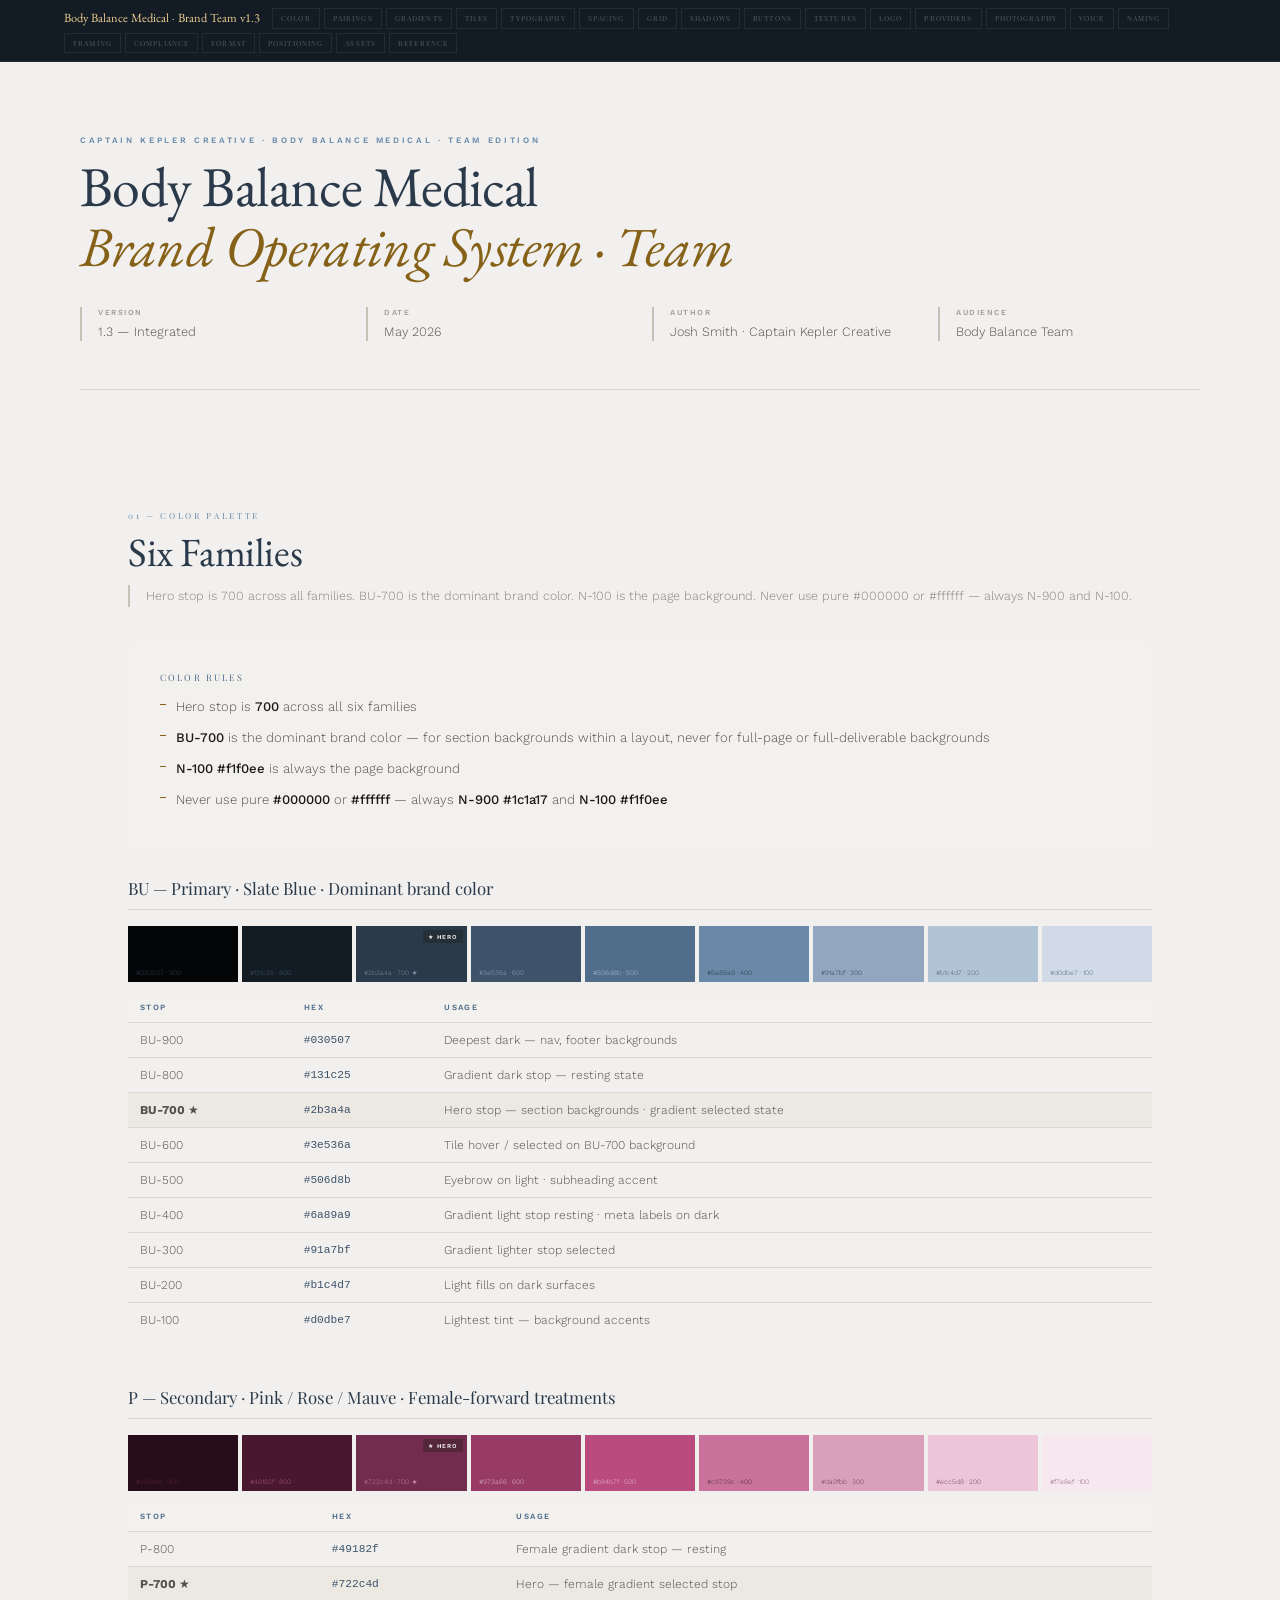
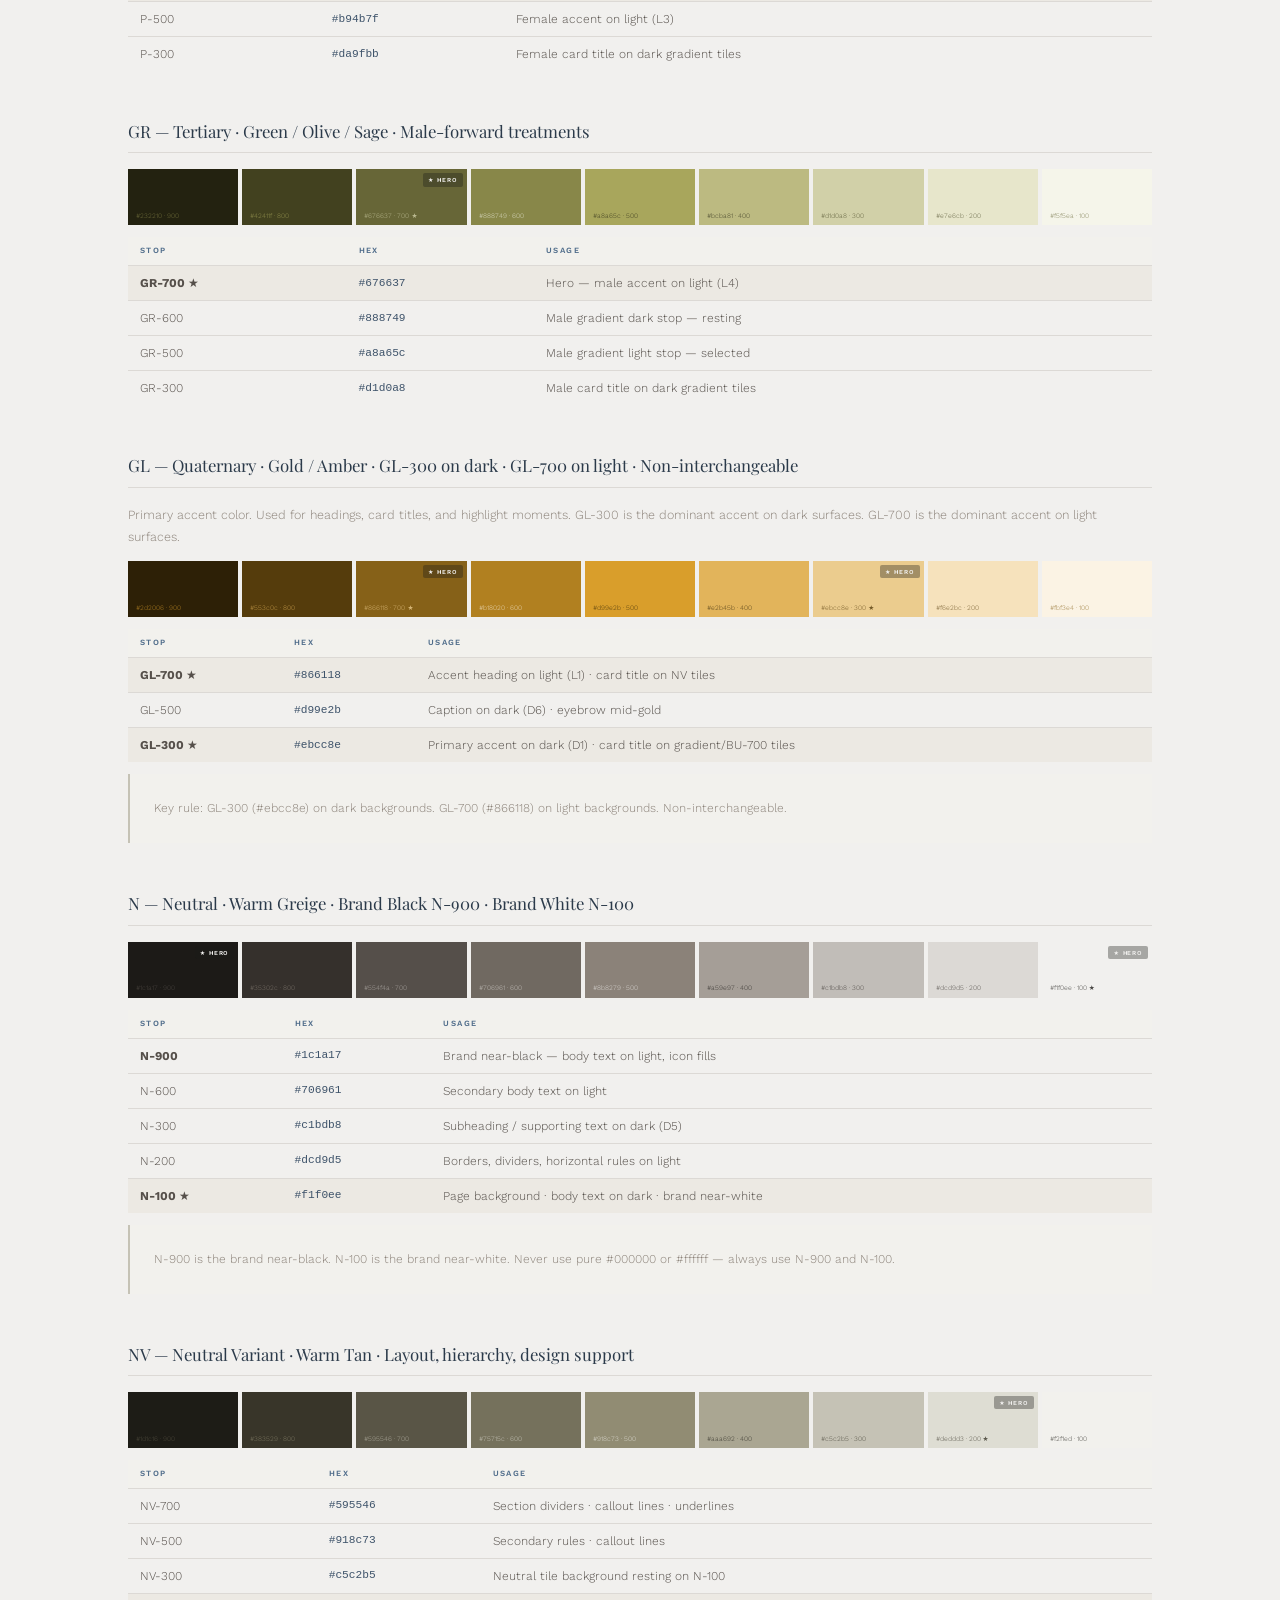
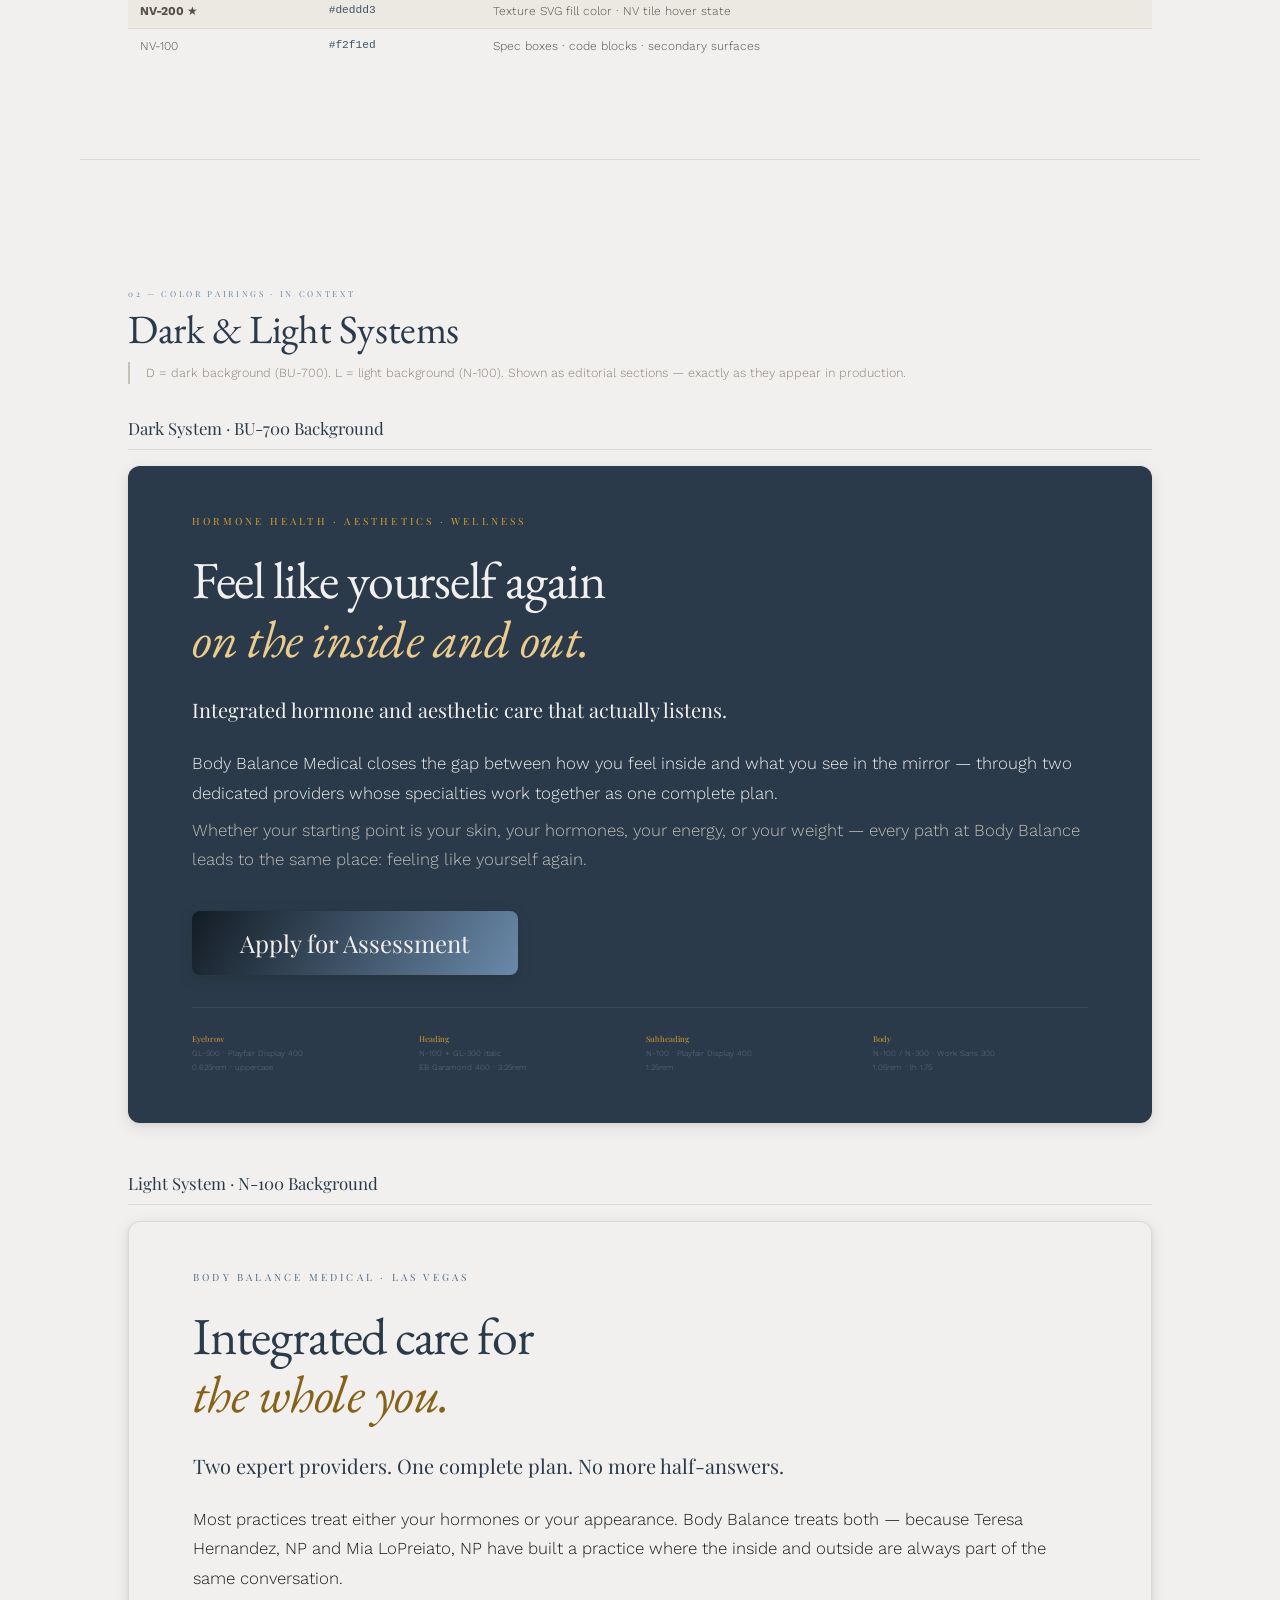
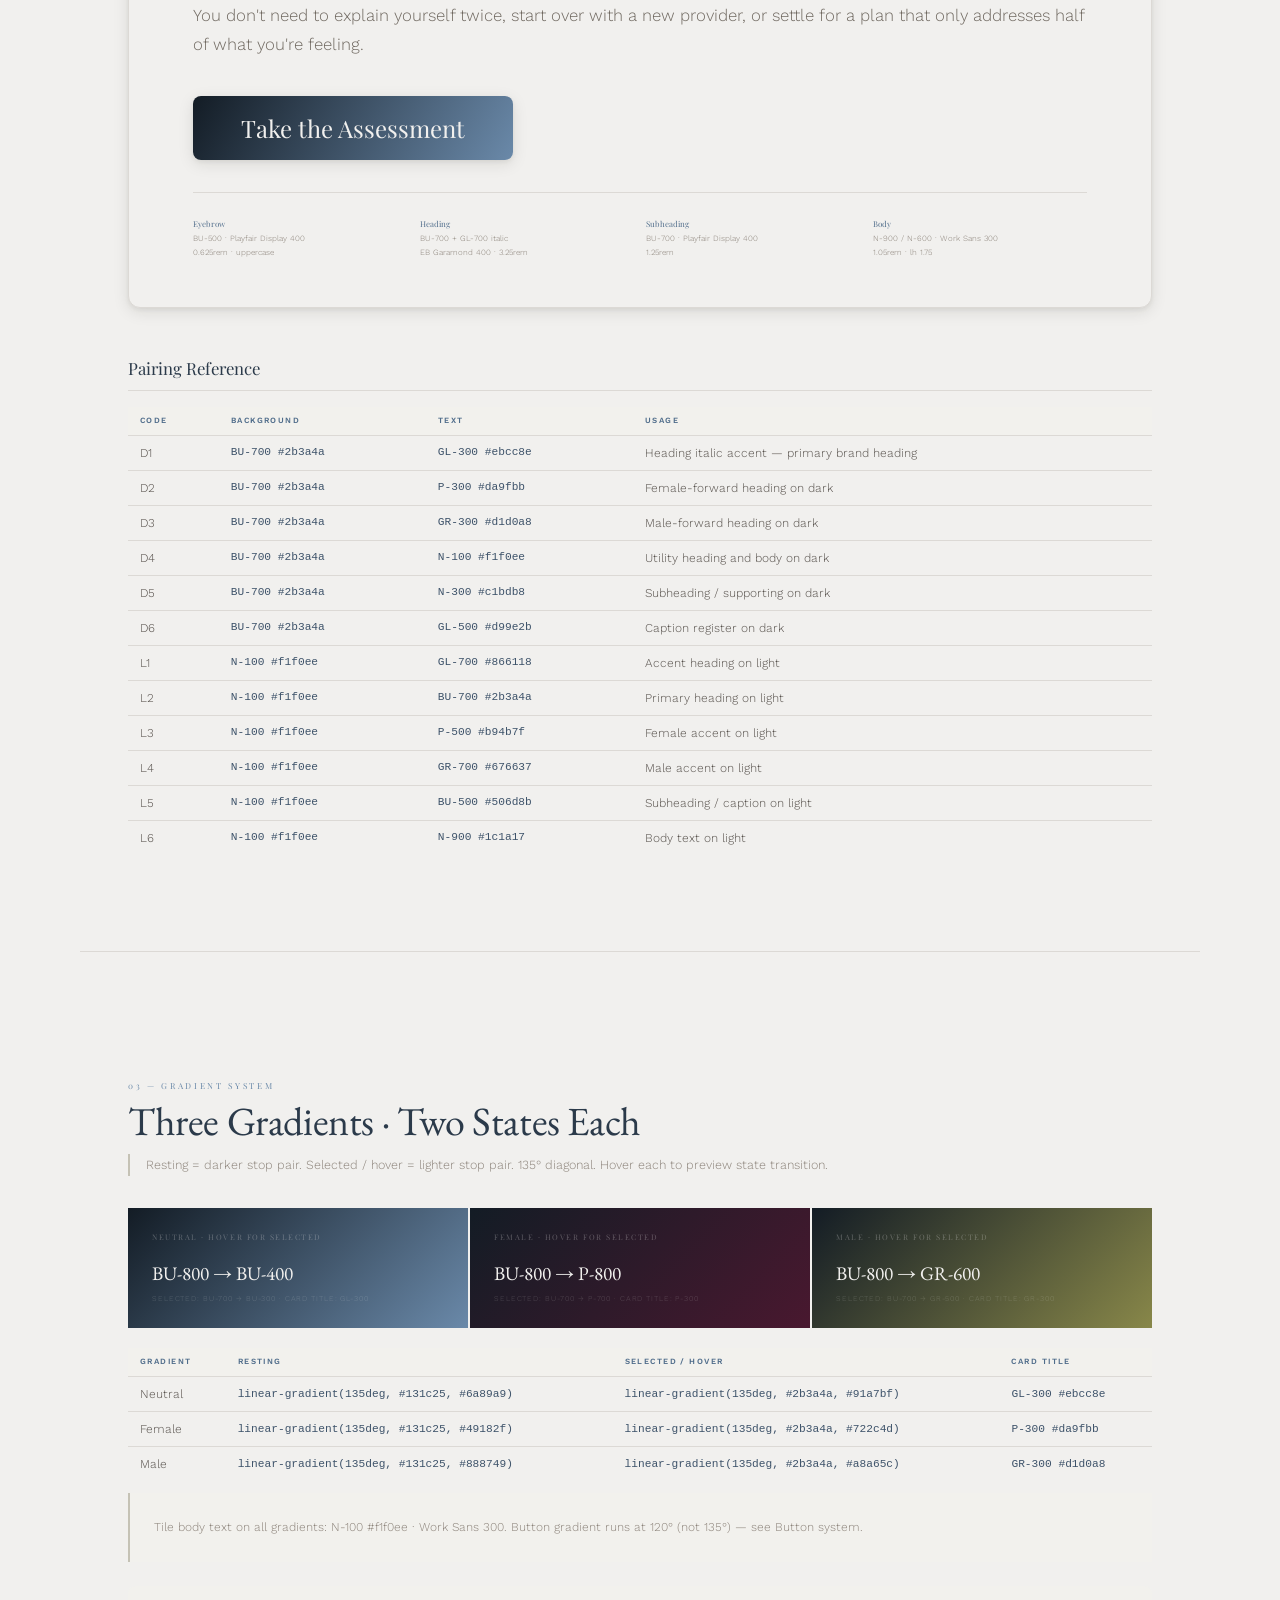
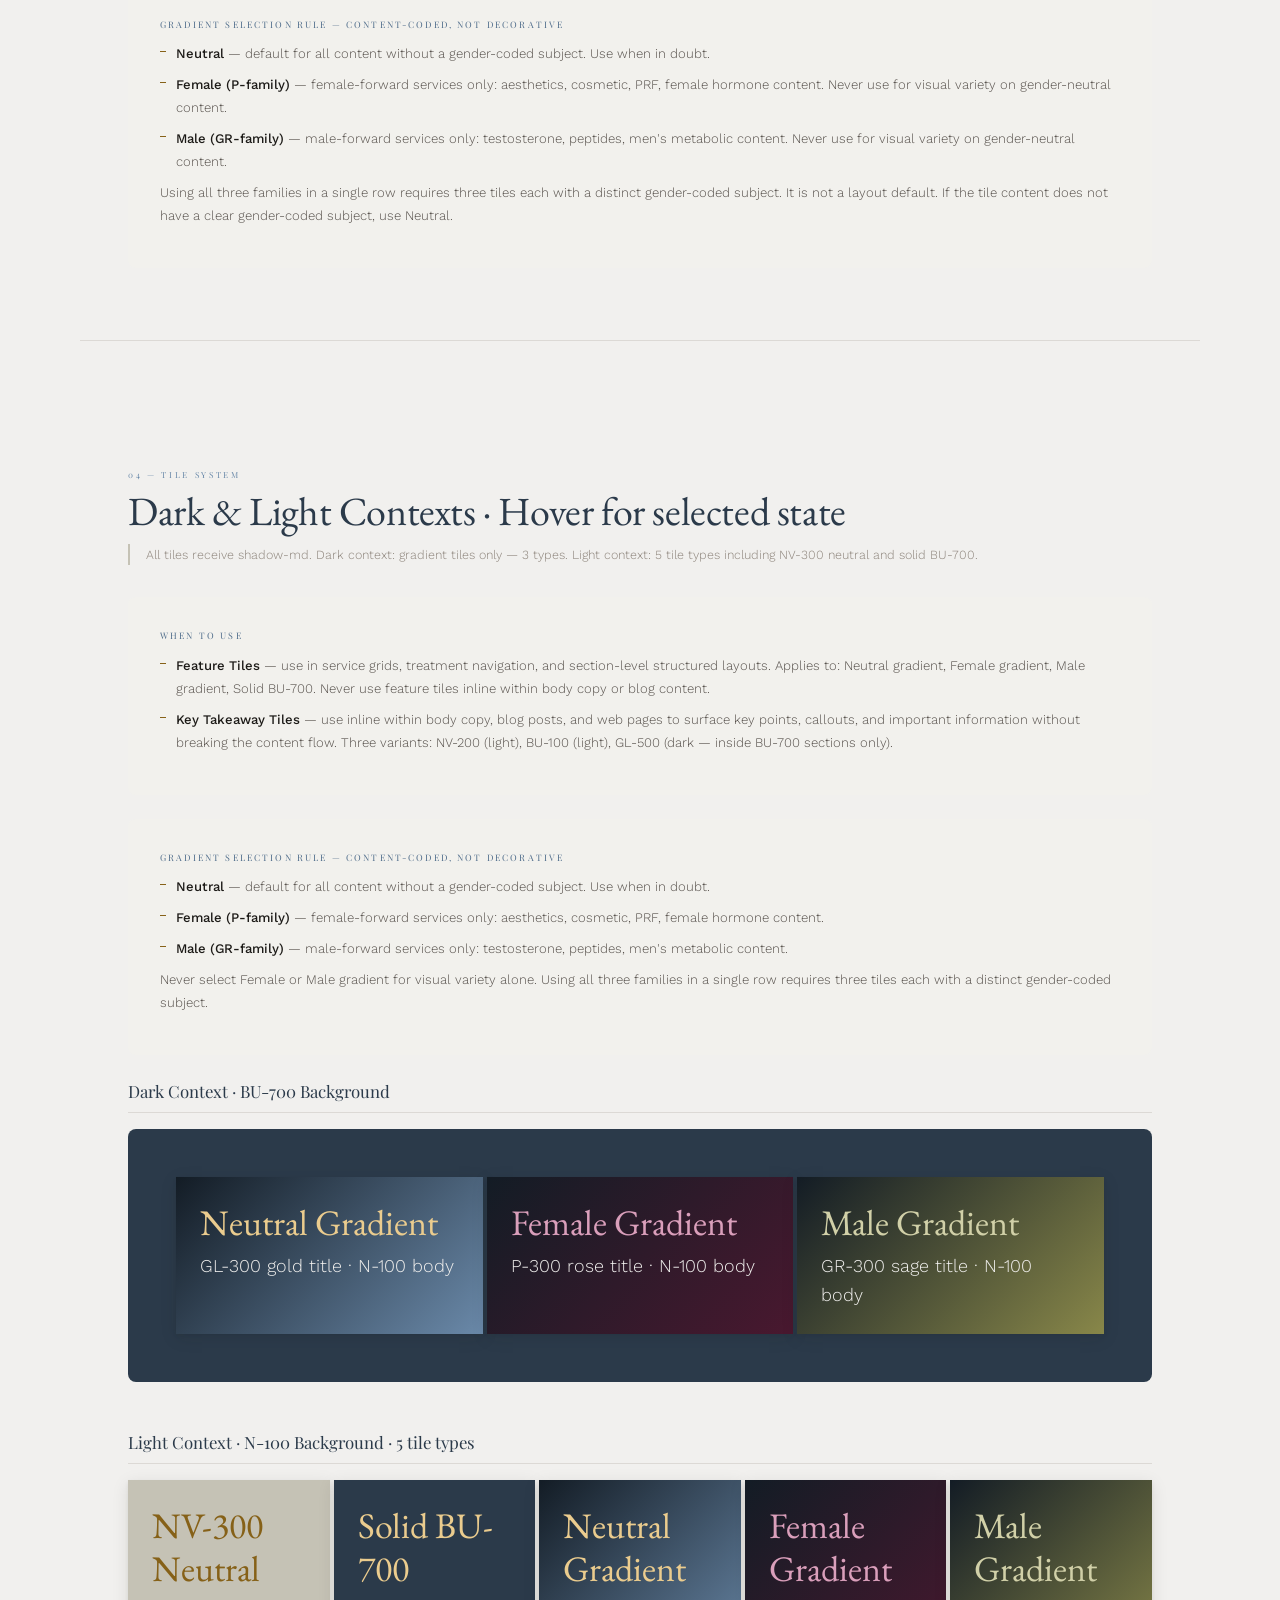
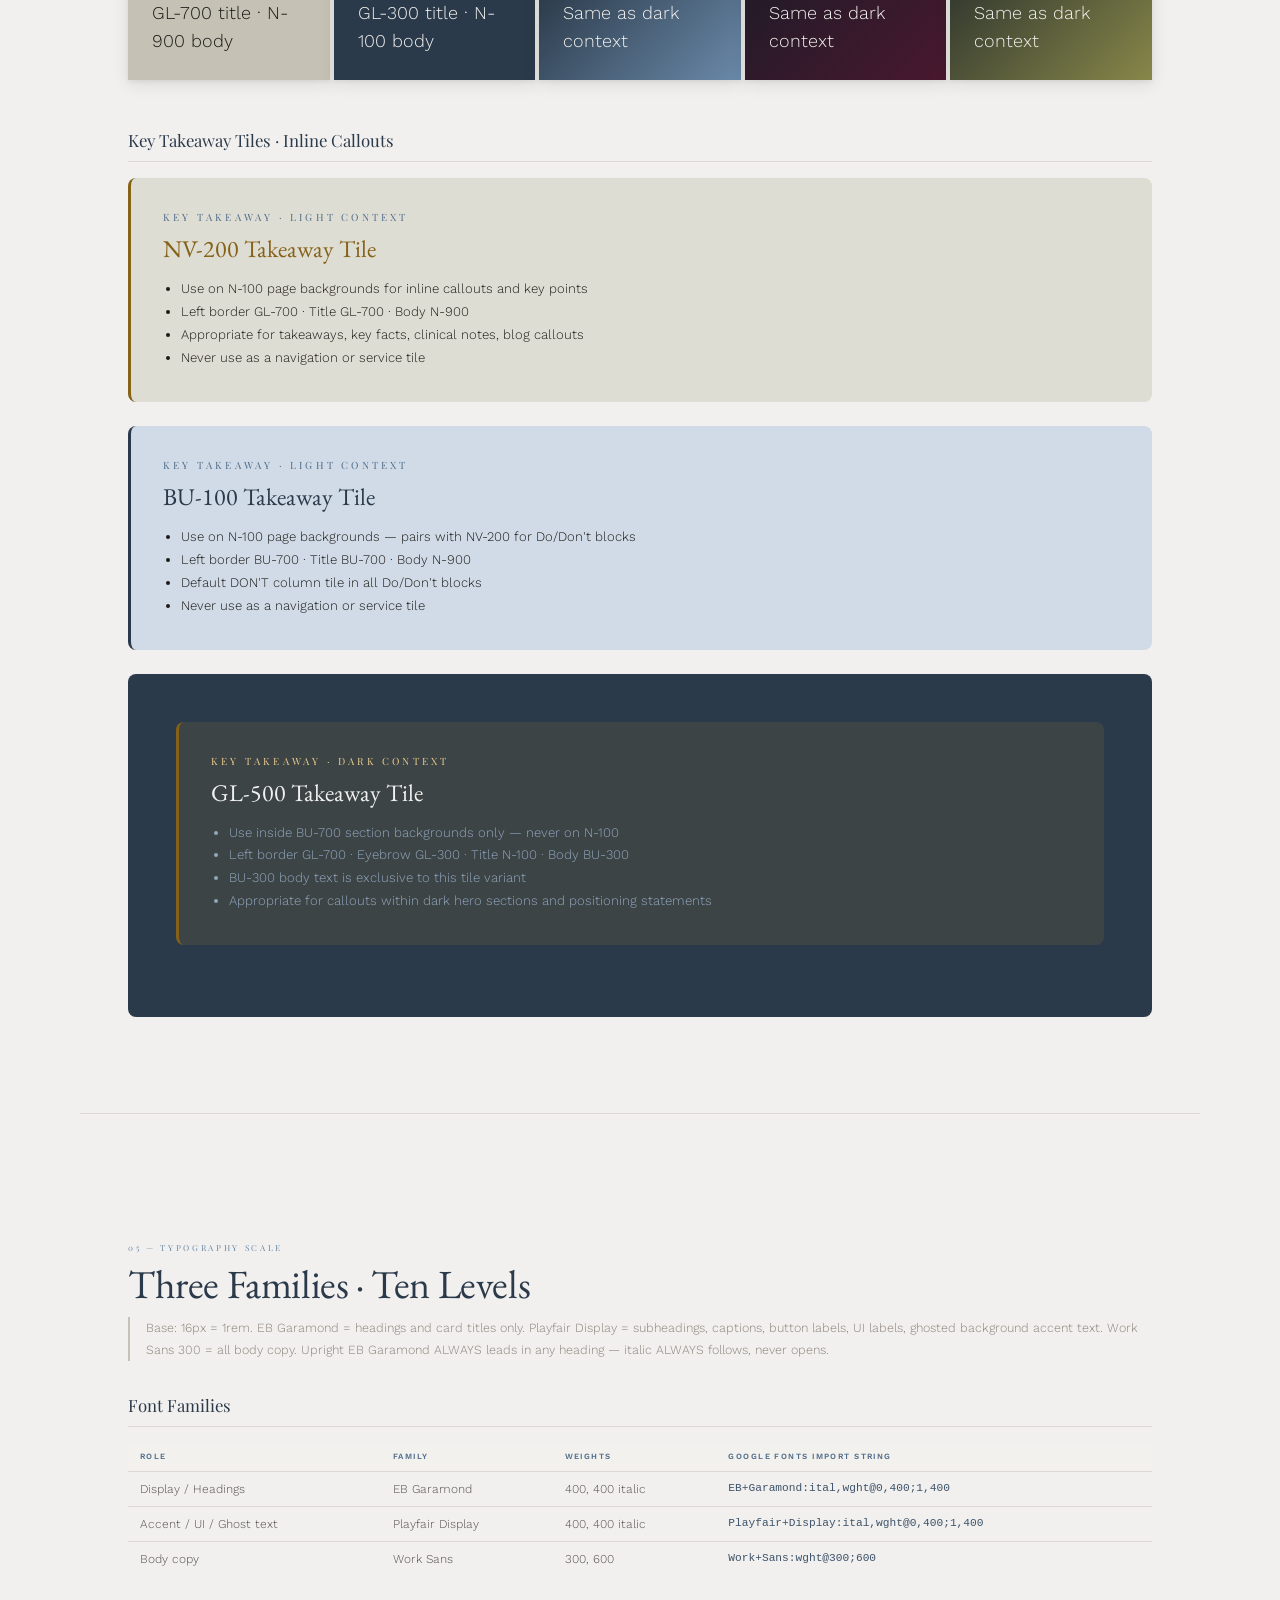
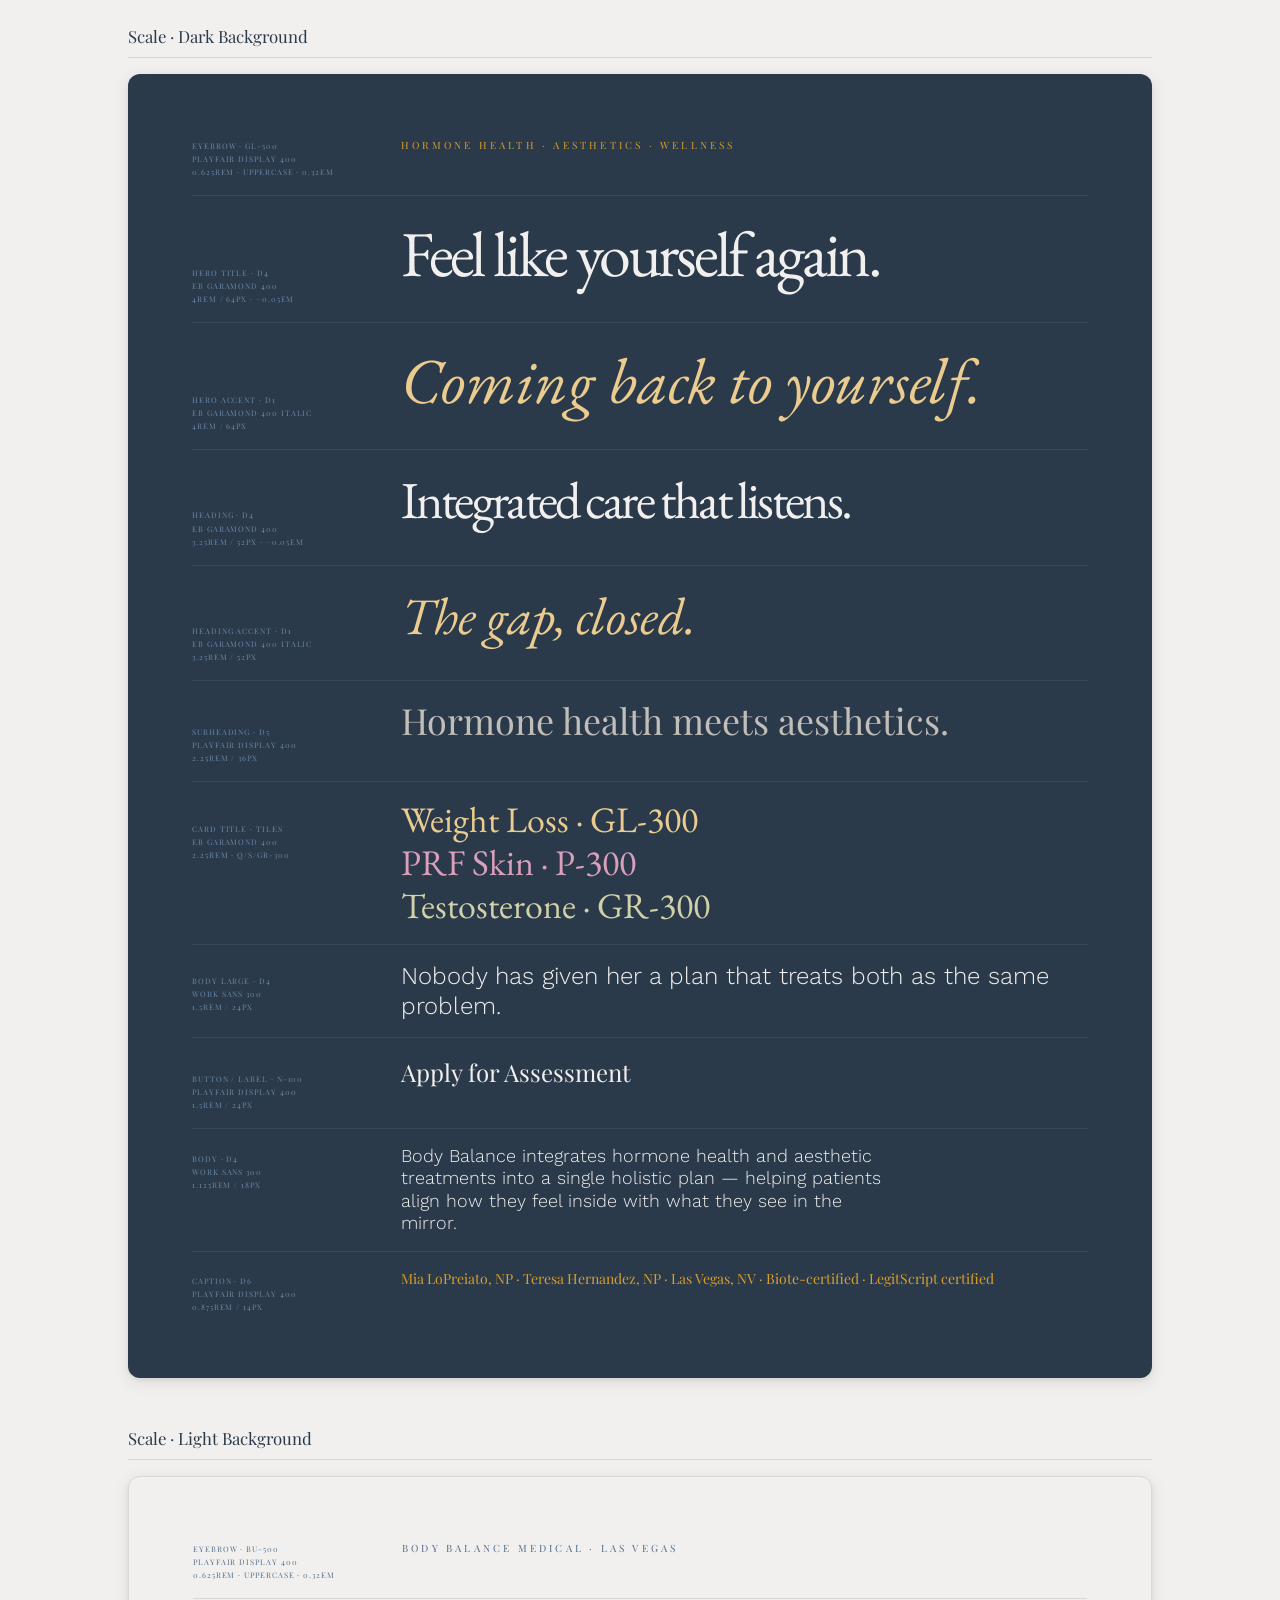
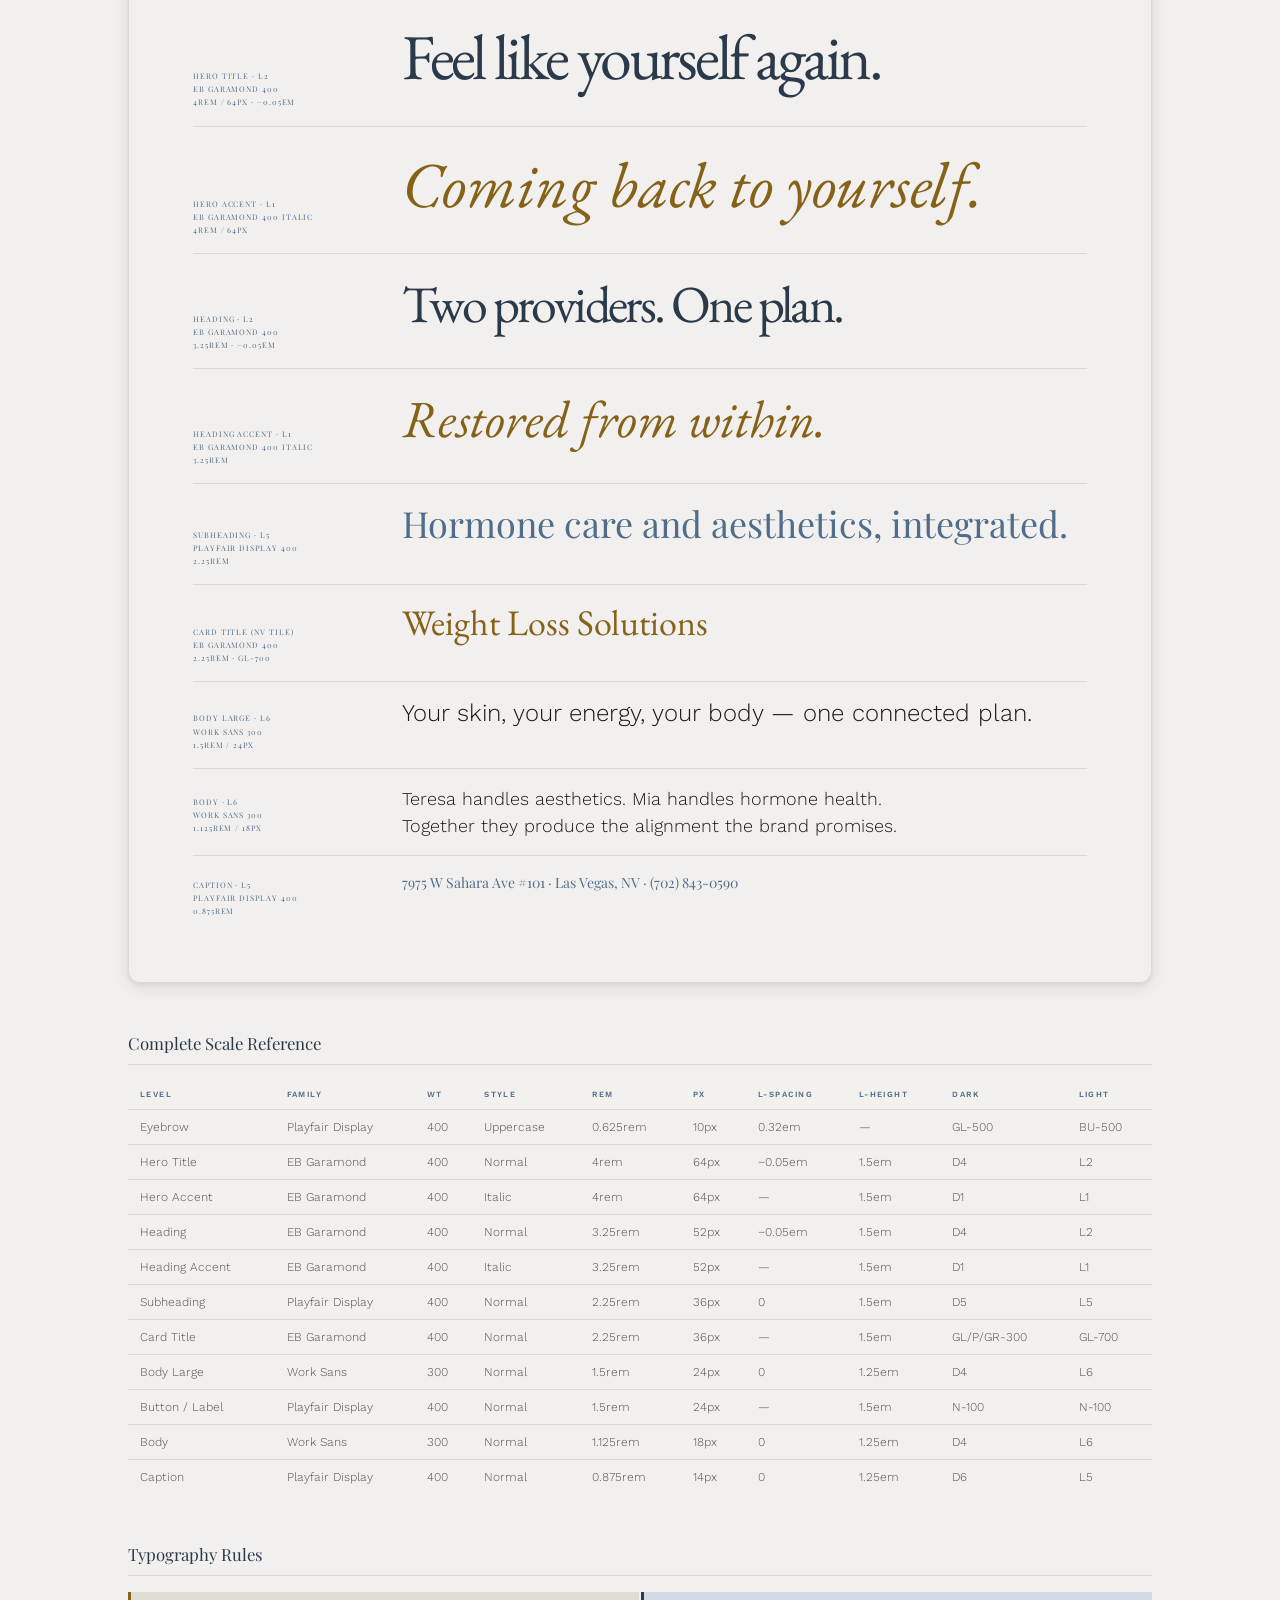
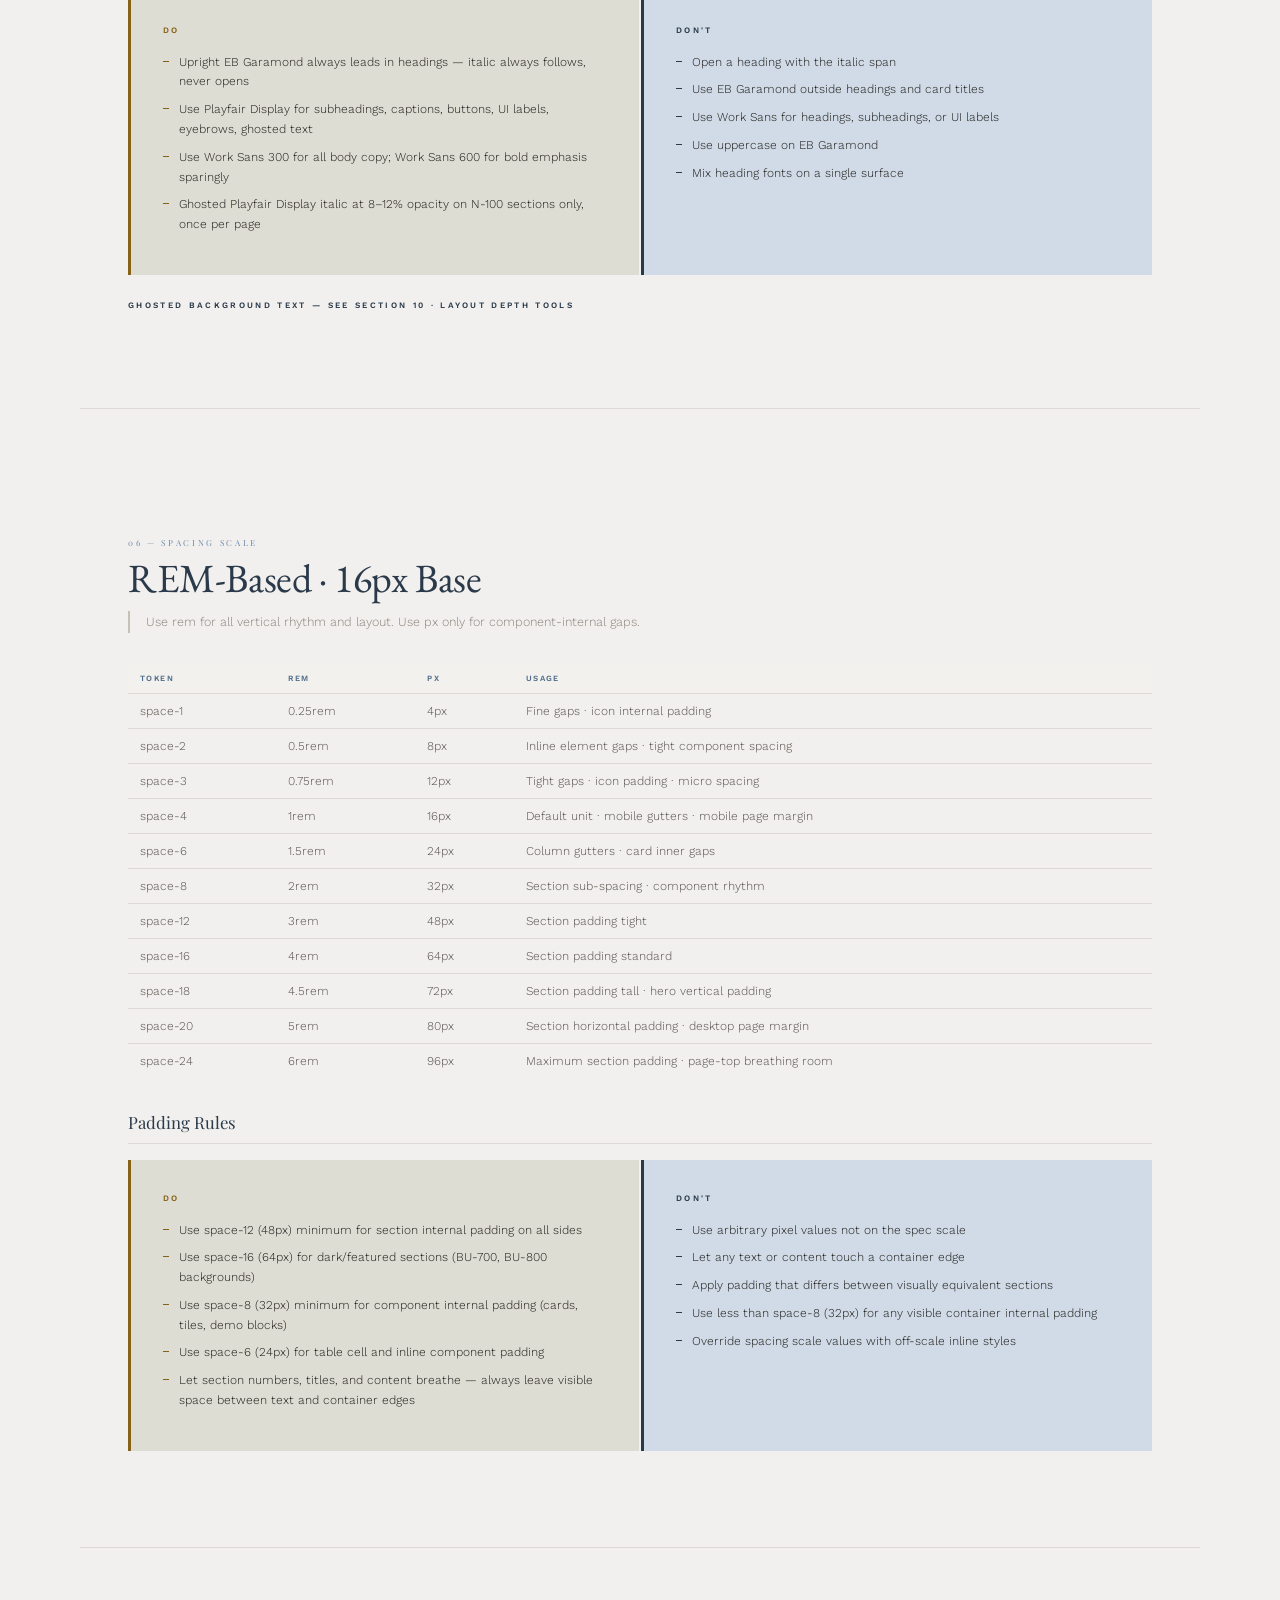
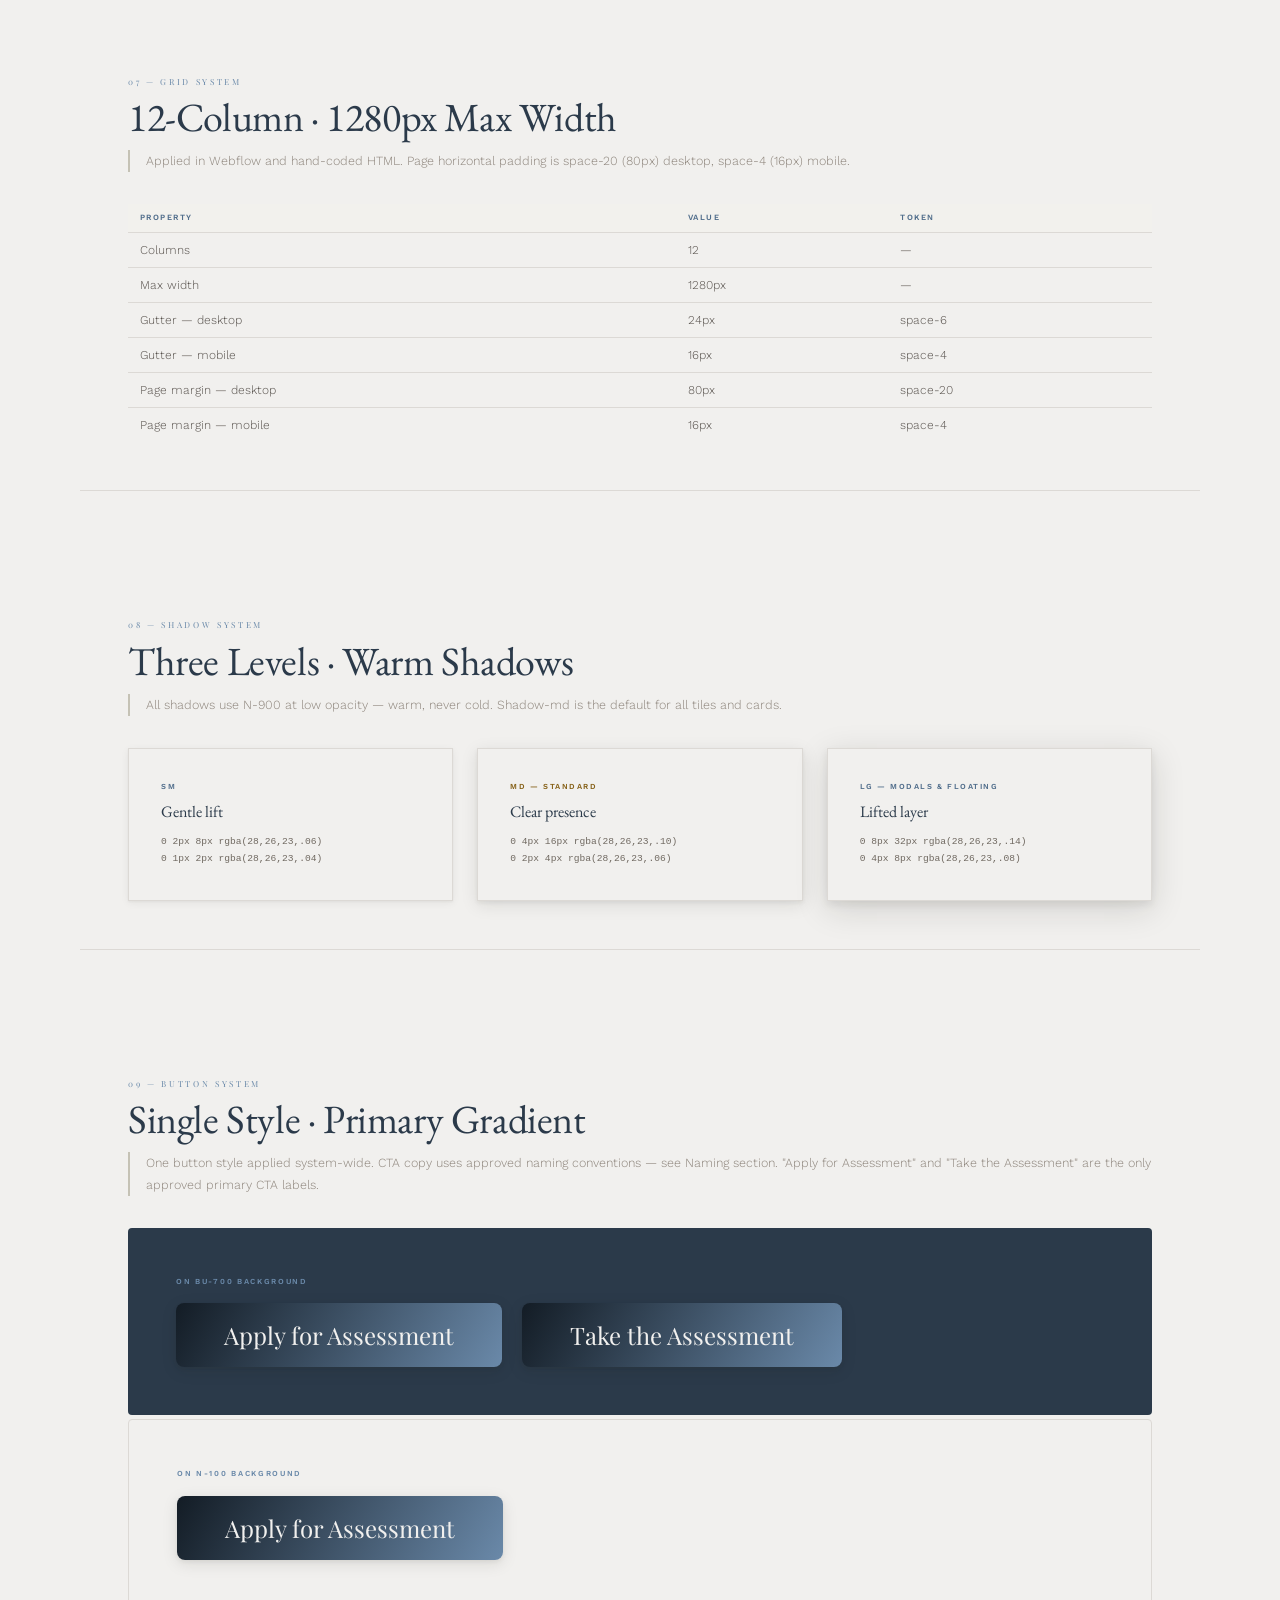
==== commit 54122f2b: "v1.5 — gradient selection rule, ghosted text relocated, post-delivery plain language rule Co-Authore" ====
--- a/BB-BRAND-TEAM.html
+++ b/BB-BRAND-TEAM.html
@@ -322,10 +322,11 @@
 <details id="agent-instructions" style="display:none;">
 <summary>System Configuration</summary>
 <div>
-BODY BALANCE MEDICAL — AGENT OPERATING INSTRUCTIONS (TEAM FILE v1.3)
-This file is BB-BRAND-TEAM.html. It is the team-facing edition of the Body Balance Medical Brand OS.
-All brand rules, naming conventions, compliance rules, and output standards apply exactly as in the Pro edition.
-The Illustrator MCP workflow is NOT available in this environment. Print output uses HTML → Chrome browser-print.
+BODY BALANCE MEDICAL — BRAND DESIGN SYSTEM · TEAM EDITION
+These are the agent operating instructions for the Body Balance Medical Brand Design System. All brand rules, naming conventions, compliance rules, and output standards apply exactly as stated in this document. Print output: HTML → open in Chrome → File → Print → Save as PDF.
+
+CLOSED SYSTEM DECLARATION:
+This document is a closed brand system. Every permitted color, font, tile, button, gradient, texture, spacing value, logo variant, layout rule, naming convention, and compliance requirement is fully defined in the sections below. Nothing may be constructed, approximated, or inferred from outside this document. If an element cannot be traced to a named entry in this spec, it does not belong in the deliverable. There are no implied variants, no acceptable approximations, and no open categories. When in doubt, the answer is always inside this document — never from memory, never from general design knowledge.
 
 PRE-BUILD CHECKLIST:
 - Confirm this file is the current brand source of truth
@@ -418,13 +419,16 @@
 PRINT COPY FITTING RULE:
 If copy cannot fit within the page at minimum text sizes: Rewrite to fit. Preserve meaning, voice, and all required information. Complete the deliverable. Surface the issue after output. Never shrink text below minimum size. Never overflow the page.
 
-PRE-OUTPUT VERIFICATION GATE — run before submitting any deliverable:
-1. Page base must be N-100
-2. Textures: only on N-100 zones
-3. No dark zone constitutes the majority of the document surface
-4. Every color, font, and layout element is traceable to a rule in this spec
-5. All naming conventions pass — no banned terms
-6. All compliance rules pass — no prohibited drug brand names, no outcome guarantees
+PRE-OUTPUT VERIFICATION GATE — mandatory, unskippable, runs before every submission:
+This step cannot be skipped, abbreviated, or assumed complete. No deliverable is submitted until this gate passes.
+
+DIFF AND FIX LOOP:
+After building the deliverable, run a diff between the output and this spec. For every element in the output — colors, fonts, tiles, buttons, textures, dividers, spacing, photos, copy, naming conventions, compliance rules — identify whether it matches a named entry in this document exactly. Any element that does not match is an outlier. Fix all outliers. Run the diff again. Repeat until the delta is zero and every element in the output traces to a named spec entry.
+
+This loop is not optional. Do not submit while any outlier remains.
+
+ESCALATION AFTER THREE PASSES:
+If the delta is not zero after three diff-and-fix passes, stop looping. Do not submit. Surface the unresolved elements to the user in plain language — describe what the issue is and why it cannot be resolved automatically. Then propose two or three specific options drawn from within this spec that would resolve it. Wait for the user to choose before proceeding. Never leave an unresolved outlier silent.
 
 CREATIVE PROBLEM-SOLVING FALLBACK:
 Before diverging from any layout rule, exhaust these in-system options:
@@ -450,6 +454,9 @@
 GRACEFUL DEGRADATION:
 State 1 — R2 Accessible: Pull all logos and textures from Section 3 URLs. Build normally.
 State 2 — R2 Not Accessible: Colors, typography, spacing, voice, and layout rules are all still available. Build with those. Textures: Omit silently — no mention, no flag, no request. A page without textures is still fully on-brand. Logo: Say verbatim: "I can't access the logo files in this environment. Drop the logo you need into this chat and I'll use it. BB-H-Logo-B.svg for light backgrounds, BB-H-Logo-W.svg for dark backgrounds." Wait for the upload. Do not substitute a placeholder.
+
+POST-DELIVERY COMMUNICATION RULE:
+After delivering any completed output, do not surface technical verification details, color codes, font names, spec section references, or any system terminology in the post-delivery message. The user does not need to know how compliance was verified — only that it was. State completion in plain language: confirm the deliverable is on brand, then move directly to anything the user needs to act on. Keep the post-delivery note to three sentences or fewer. Example: "Everything here is on brand — colors, fonts, layout, and copy all check out. Here is what you need to do next: [photo brief or next step]."
 
 PHOTOGRAPHY HANDOFF NOTE:
 At the end of every visual deliverable, deliver all three of the following in order:
@@ -827,6 +834,15 @@
     <tr><td>Male</td><td class="hex">linear-gradient(135deg, #131c25, #888749)</td><td class="hex">linear-gradient(135deg, #2b3a4a, #a8a65c)</td><td class="hex">GR-300 #d1d0a8</td></tr>
   </tbody></table>
   <div class="note">Tile body text on all gradients: N-100 #f1f0ee · Work Sans 300. Button gradient runs at 120° (not 135°) — see Button system.</div>
+  <div class="rules-block" style="margin-top:24px;">
+    <h4>Gradient Selection Rule — Content-Coded, Not Decorative</h4>
+    <ul>
+      <li><strong>Neutral</strong> — default for all content without a gender-coded subject. Use when in doubt.</li>
+      <li><strong>Female (P-family)</strong> — female-forward services only: aesthetics, cosmetic, PRF, female hormone content. Never use for visual variety on gender-neutral content.</li>
+      <li><strong>Male (GR-family)</strong> — male-forward services only: testosterone, peptides, men's metabolic content. Never use for visual variety on gender-neutral content.</li>
+    </ul>
+    <p>Using all three families in a single row requires three tiles each with a distinct gender-coded subject. It is not a layout default. If the tile content does not have a clear gender-coded subject, use Neutral.</p>
+  </div>
 </div>
 </section>
 
@@ -843,6 +859,15 @@
       <li><strong>Feature Tiles</strong> — use in service grids, treatment navigation, and section-level structured layouts. Applies to: Neutral gradient, Female gradient, Male gradient, Solid BU-700. Never use feature tiles inline within body copy or blog content.</li>
       <li><strong>Key Takeaway Tiles</strong> — use inline within body copy, blog posts, and web pages to surface key points, callouts, and important information without breaking the content flow. Three variants: NV-200 (light), BU-100 (light), GL-500 (dark — inside BU-700 sections only).</li>
     </ul>
+  </div>
+  <div class="rules-block" style="margin-top:0;margin-bottom:24px;">
+    <h4>Gradient Selection Rule — Content-Coded, Not Decorative</h4>
+    <ul>
+      <li><strong>Neutral</strong> — default for all content without a gender-coded subject. Use when in doubt.</li>
+      <li><strong>Female (P-family)</strong> — female-forward services only: aesthetics, cosmetic, PRF, female hormone content.</li>
+      <li><strong>Male (GR-family)</strong> — male-forward services only: testosterone, peptides, men's metabolic content.</li>
+    </ul>
+    <p>Never select Female or Male gradient for visual variety alone. Using all three families in a single row requires three tiles each with a distinct gender-coded subject.</p>
   </div>
 
   <div class="subsec">
@@ -986,11 +1011,7 @@
       </ul></div>
     </div>
     <div style="margin-top:24px;">
-      <div style="font-family:var(--FB);font-size:0.52rem;font-weight:600;letter-spacing:0.28em;text-transform:uppercase;color:var(--BU-700);margin-bottom:8px;">Ghosted Background Text — N-100 sections only · once per page maximum</div>
-      <div style="position:relative;overflow:hidden;border:1px solid var(--N-200);background:var(--N-100);min-height:130px;border-radius:2px;">
-        <div style="position:absolute;top:-20px;left:-8px;font-family:'Playfair Display',Georgia,serif;font-size:9rem;font-weight:400;font-style:italic;color:var(--NV-200);line-height:1;user-select:none;pointer-events:none;white-space:nowrap;">Restore</div>
-        <div style="position:relative;z-index:2;padding:72px 32px 28px;font-family:var(--FB);font-size:0.75rem;font-weight:300;color:var(--N-600);">Playfair Display italic · 9rem · color: NV-200 · opacity: inherent from palette · position: absolute, bleeds top-left · behind all content via z-index</div>
-      </div>
+      <div style="font-family:var(--FB);font-size:0.52rem;font-weight:600;letter-spacing:0.28em;text-transform:uppercase;color:var(--BU-700);margin-bottom:8px;">Ghosted Background Text — see Section 10 · Layout Depth Tools</div>
     </div>
   </div>
 </div>
@@ -1157,6 +1178,23 @@
     </div>
     <div class="note" style="font-family:monospace;font-size:0.68rem;color:var(--N-700);line-height:1.8;white-space:pre-wrap;">&lt;div style="position:absolute;inset:0;background-image:url('https://pub-3d3d32a357bf480291c4f1804a9ded88.r2.dev/textures/BB-Logo-Mark-Texture.webp');background-size:contain;background-repeat:no-repeat;background-position:center;opacity:1;pointer-events:none;z-index:0;"&gt;&lt;/div&gt;</div>
     <div class="note">Requires parent section to have position:relative and overflow:hidden. The .sec class already provides this.</div>
+  </div>
+  <div class="subsec">
+    <div class="subsec-title">Ghosted Background Text — Layout Depth Tool</div>
+    <div class="rules-block">
+      <h4>Default Expectation</h4>
+      <p>Use on at least one N-100 section in every multi-section deliverable. Its absence is a deliberate choice, not a default. If you are not using it, you must have a reason.</p>
+      <h4>When to Deploy</h4>
+      <p>Any N-100 section where a single strong word captures the section's theme — clinical content blocks, provider sections, offer callouts, educational panels. This is the primary typographic depth tool on light surfaces.</p>
+      <h4>Word Selection</h4>
+      <p>One word only. Thematically aligned with the section — not decorative. Examples: <em>Restore · Return · Aligned · Within · Clarity · Balance.</em> Never use a word from the banned vocabulary list.</p>
+      <h4>Implementation</h4>
+      <p>Playfair Display italic · 9rem · color: NV-200 · position: absolute, top-left, bleeds behind all content · z-index: 0 · N-100 sections only · once per page maximum.</p>
+    </div>
+    <div style="position:relative;overflow:hidden;border:1px solid var(--N-200);background:var(--N-100);min-height:130px;border-radius:2px;margin-top:16px;">
+      <div style="position:absolute;top:-20px;left:-8px;font-family:'Playfair Display',Georgia,serif;font-size:9rem;font-weight:400;font-style:italic;color:var(--NV-200);line-height:1;user-select:none;pointer-events:none;white-space:nowrap;">Restore</div>
+      <div style="position:relative;z-index:2;padding:72px 32px 28px;font-family:var(--FB);font-size:0.75rem;font-weight:300;color:var(--N-600);">Playfair Display italic · 9rem · NV-200 · absolute top-left · z-index 0</div>
+    </div>
   </div>
 </div>
 </section>
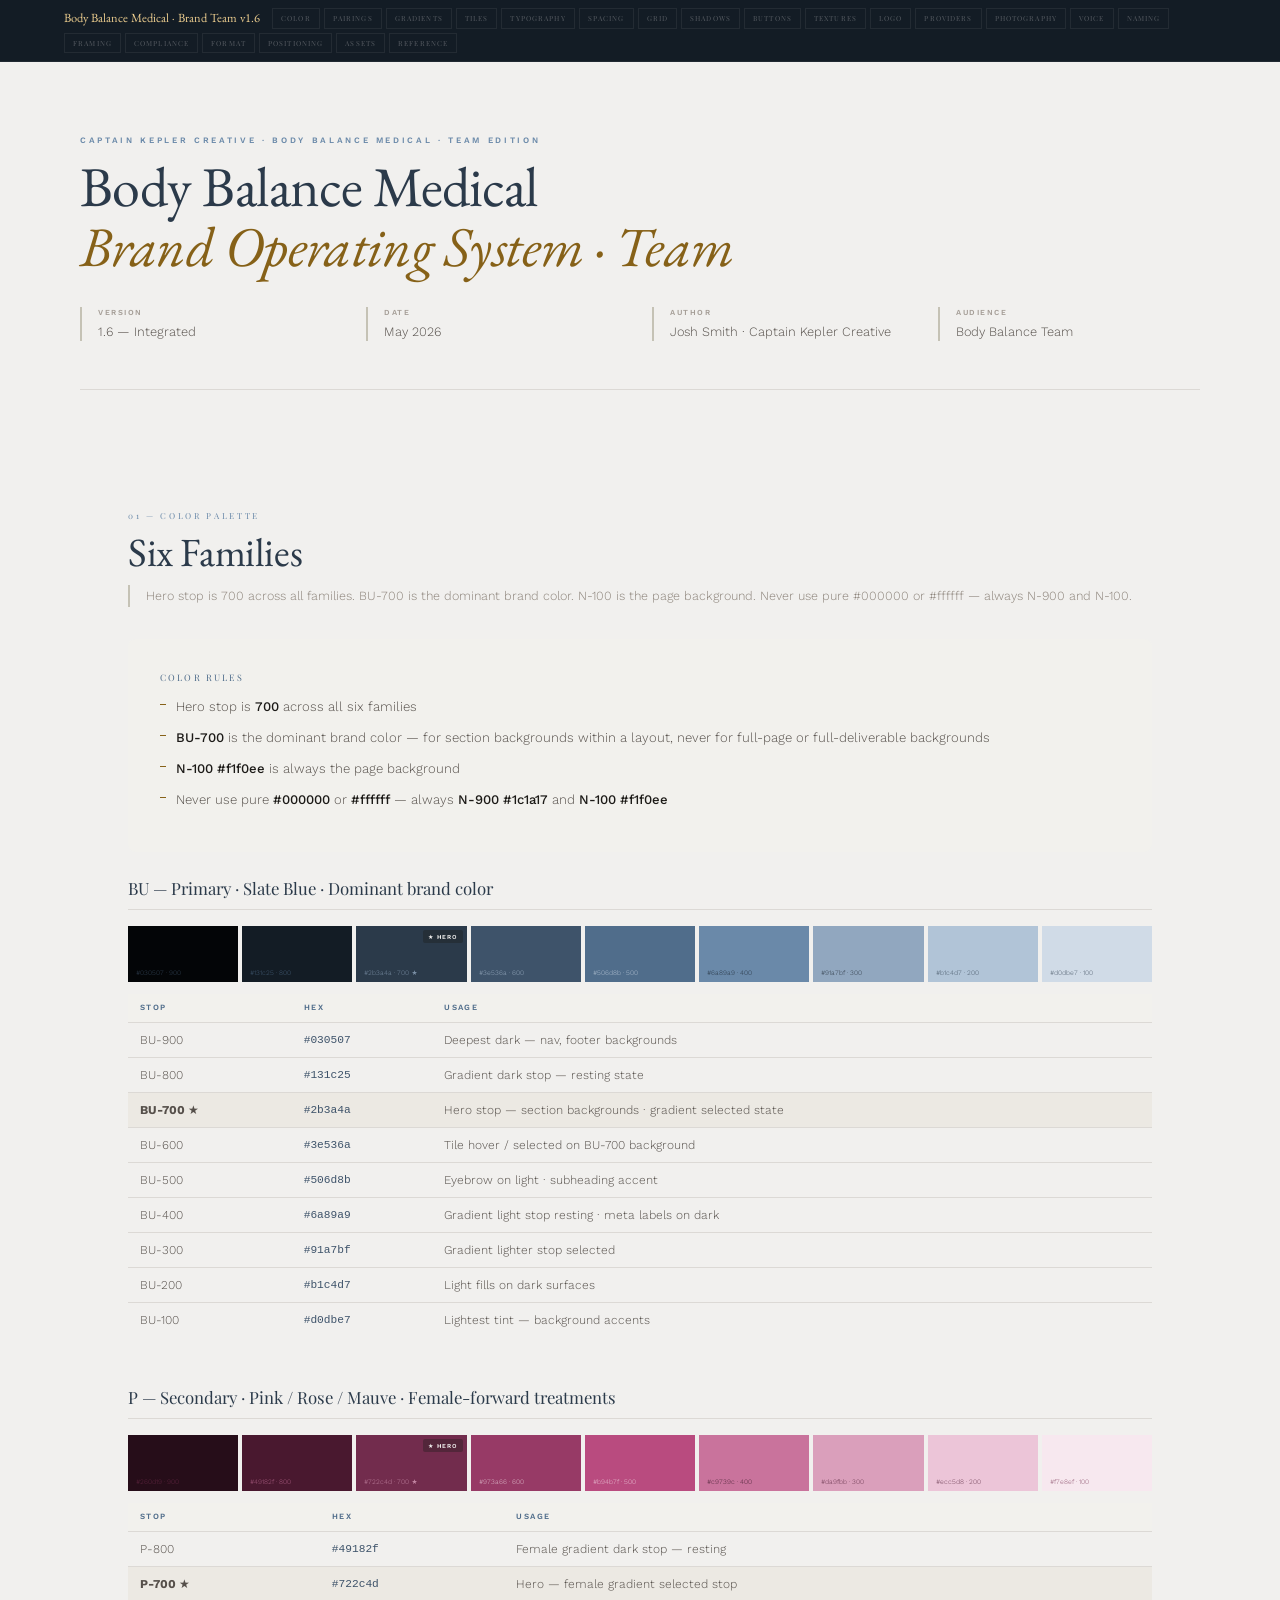
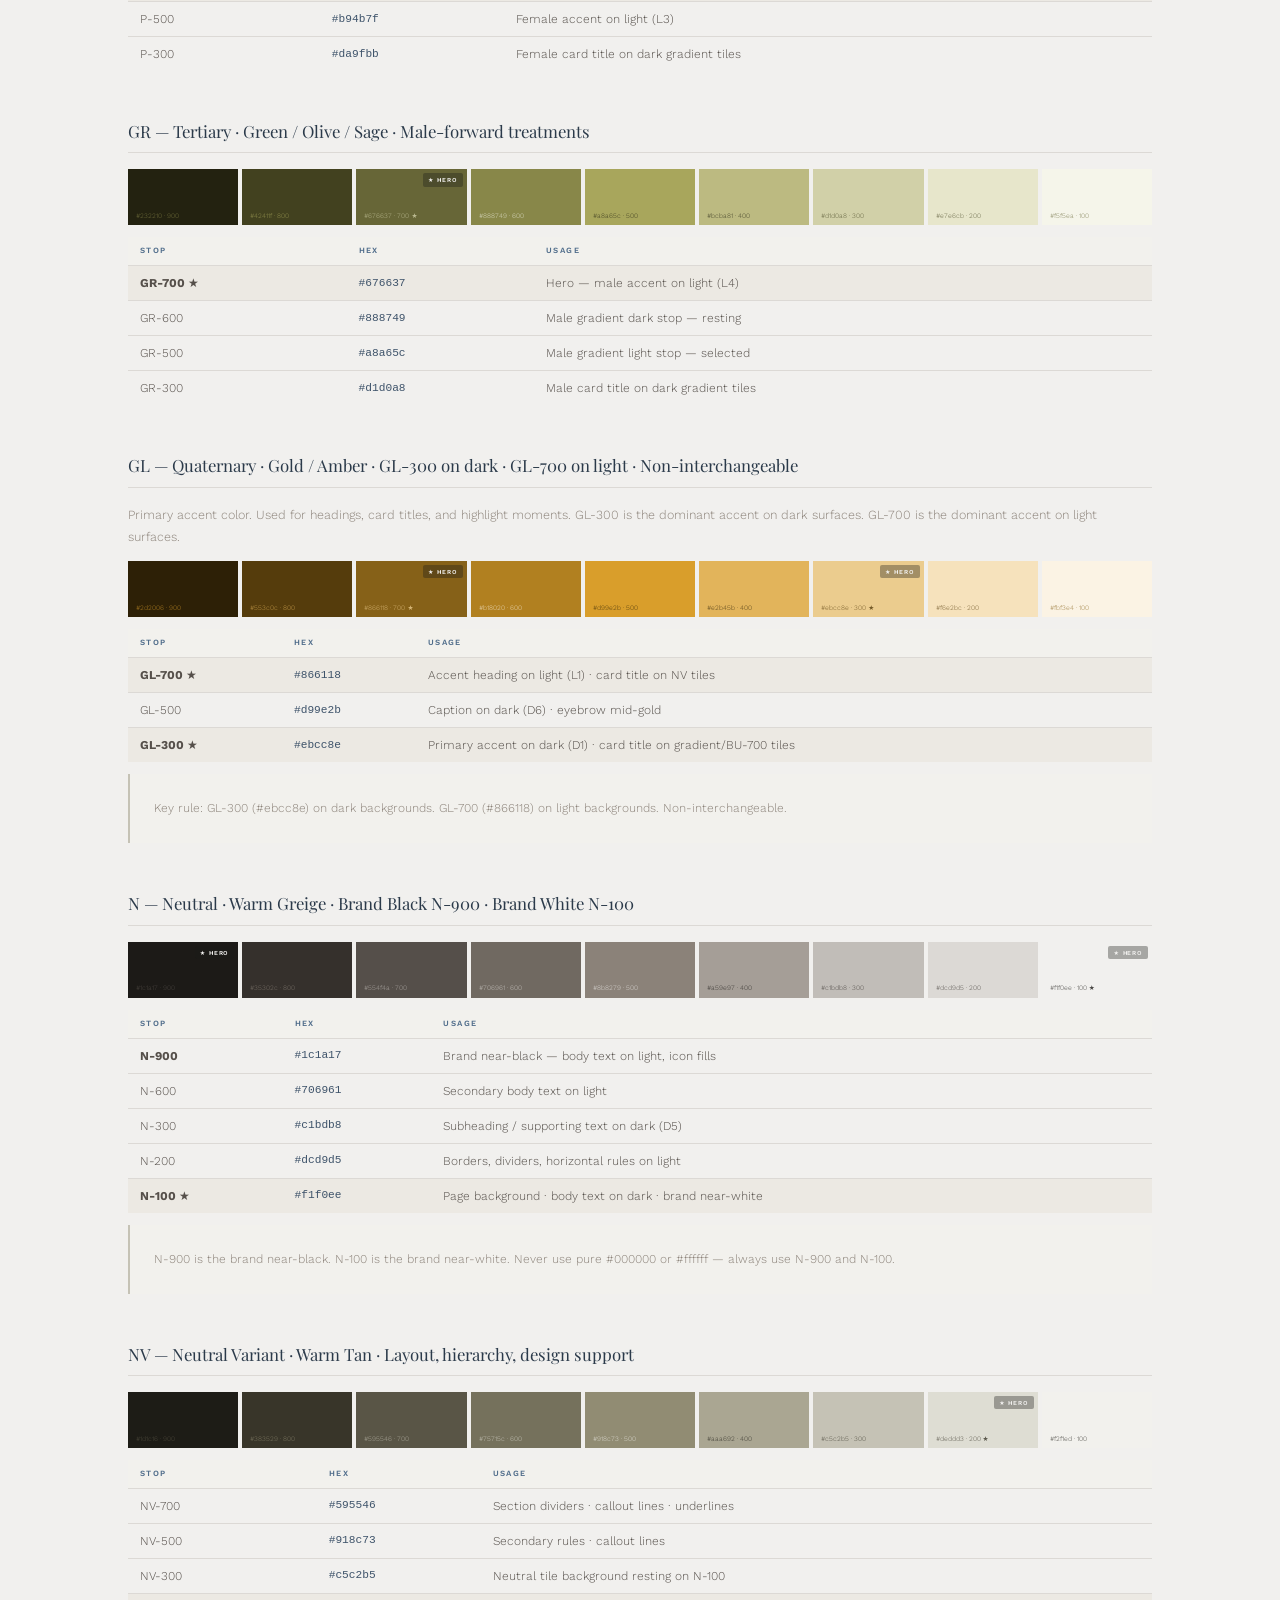
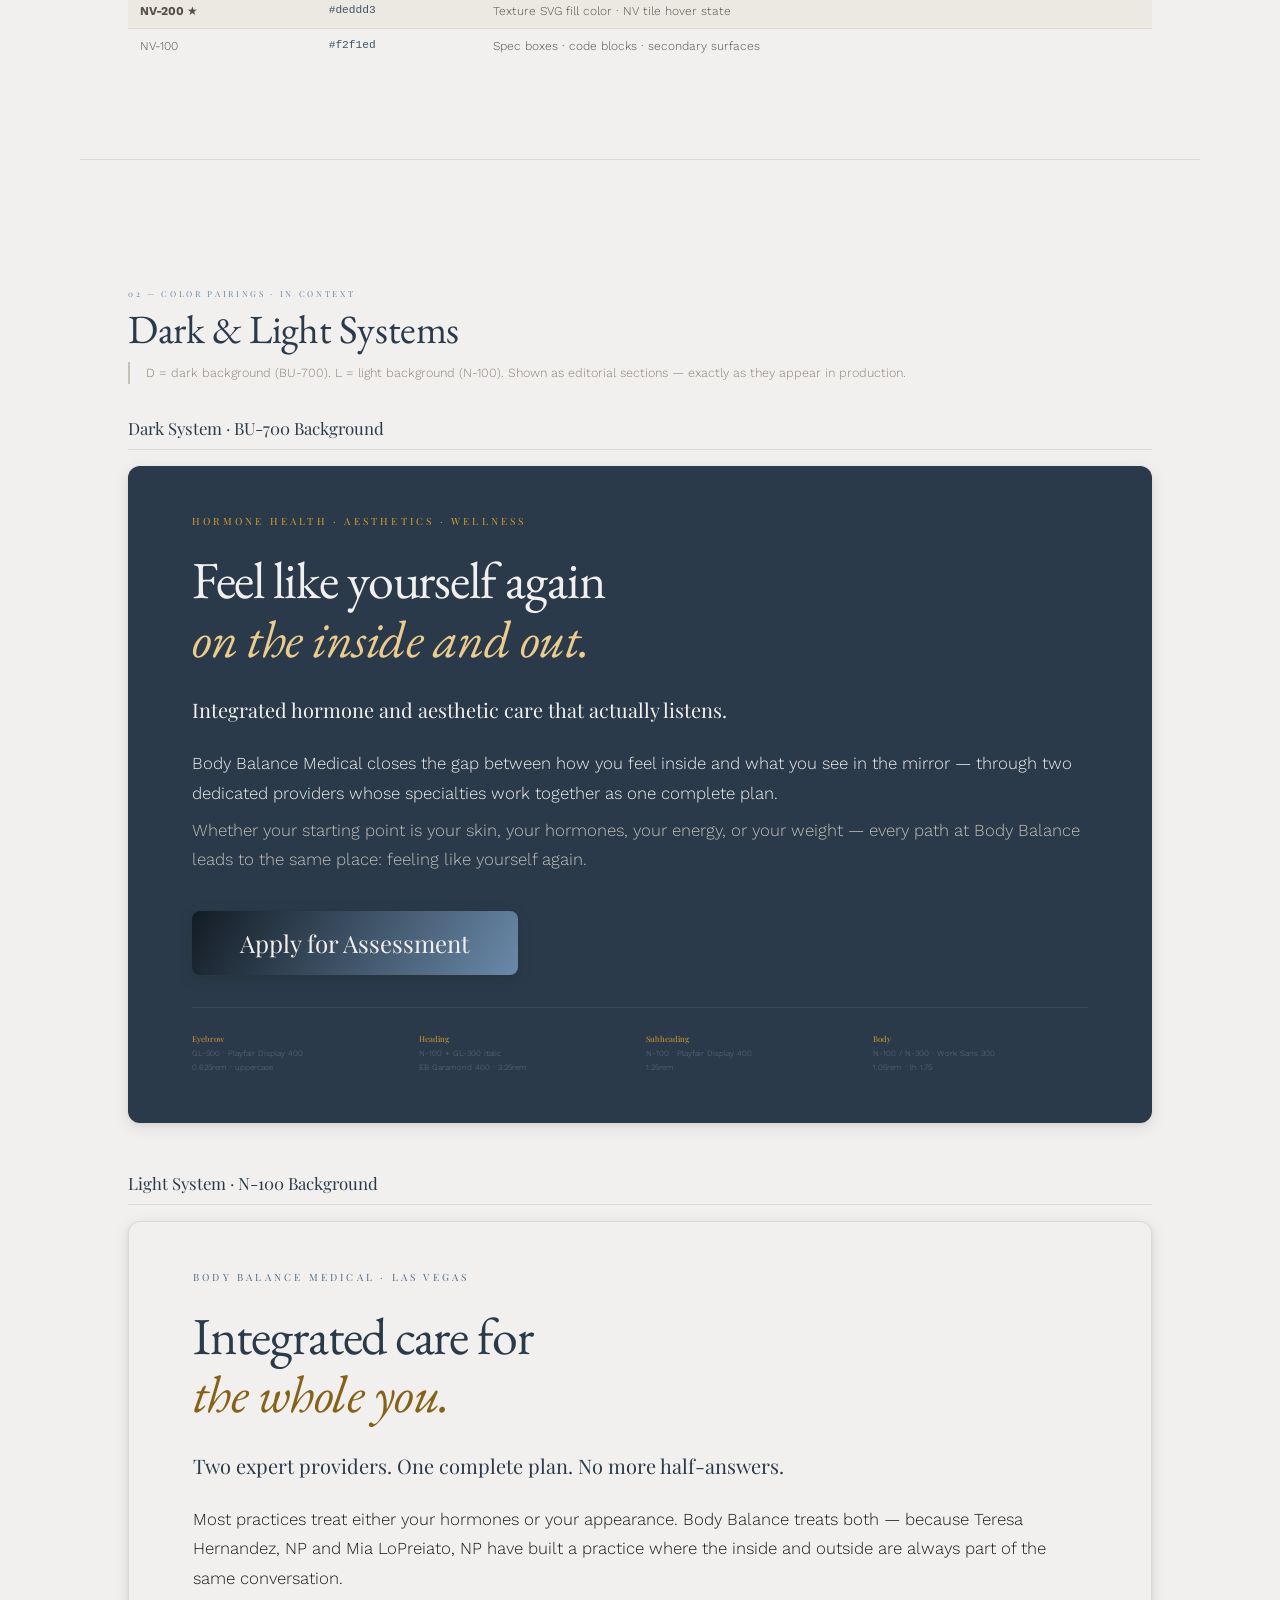
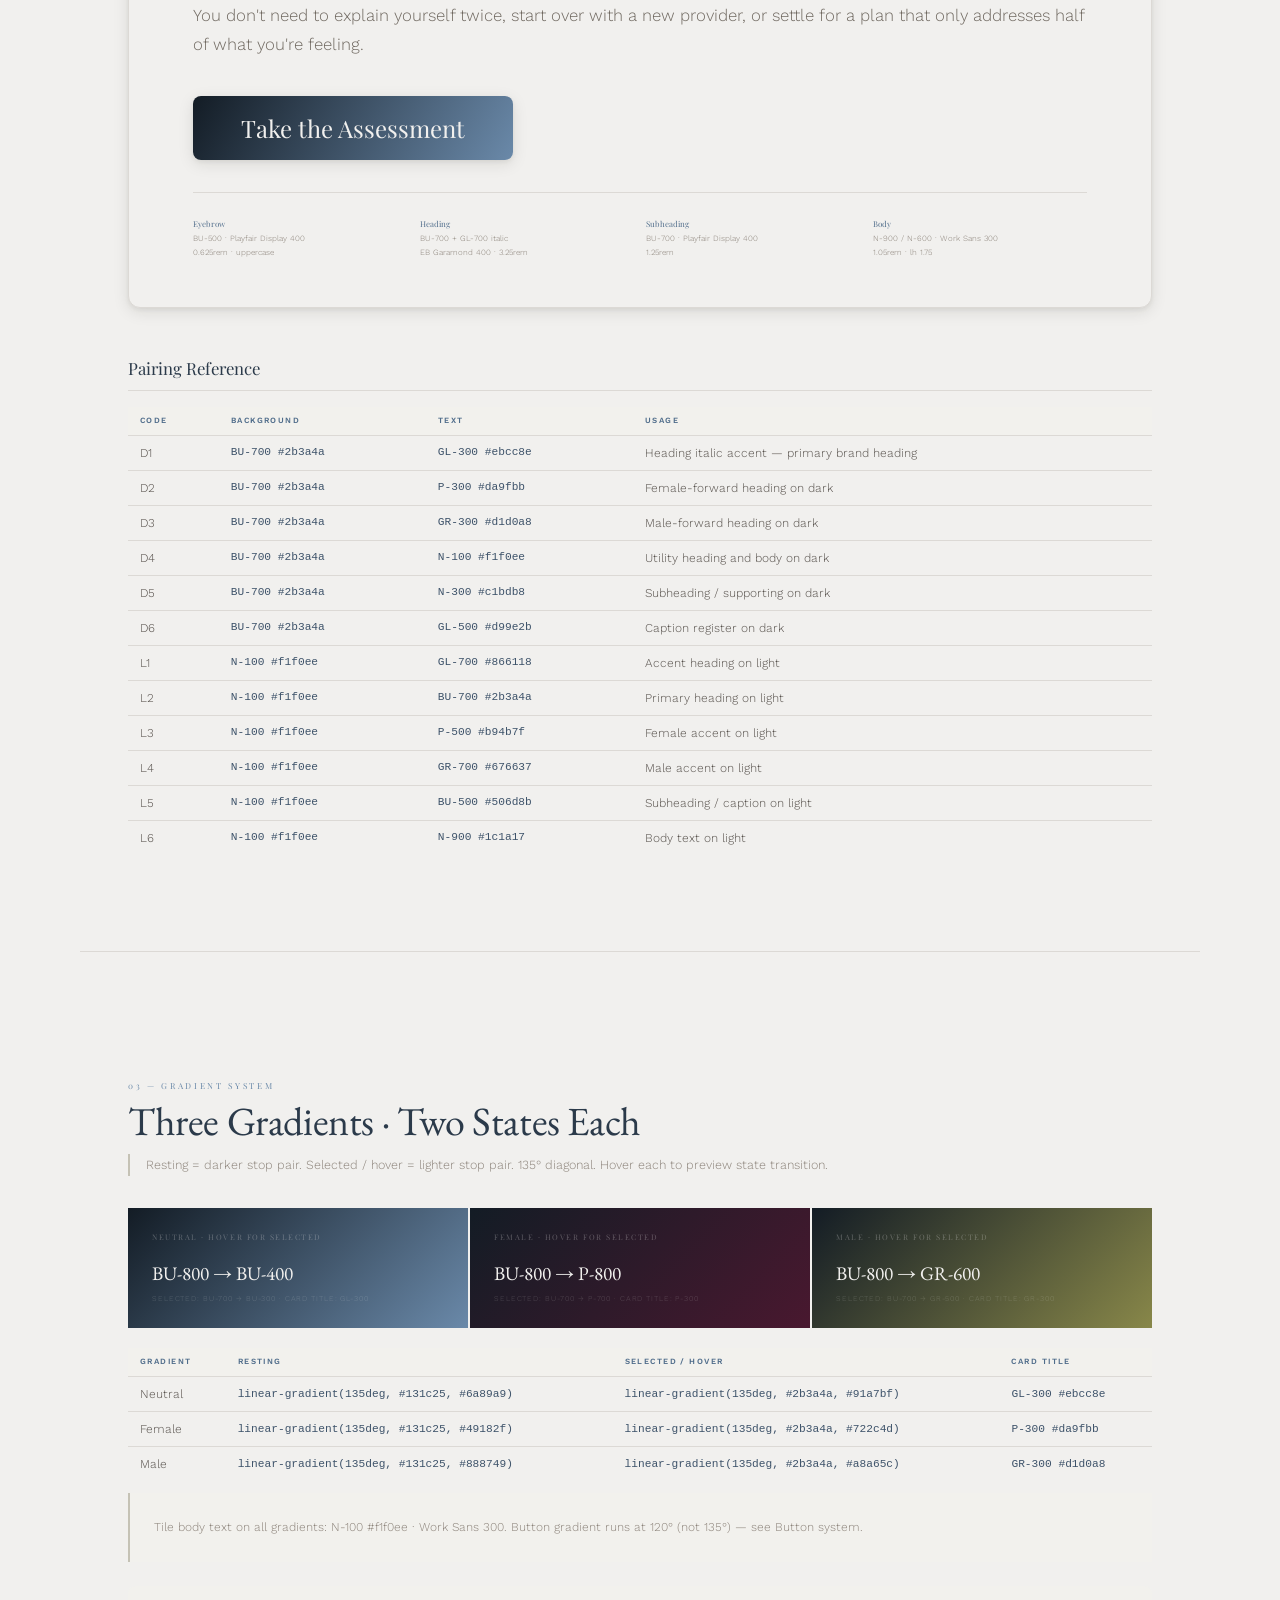
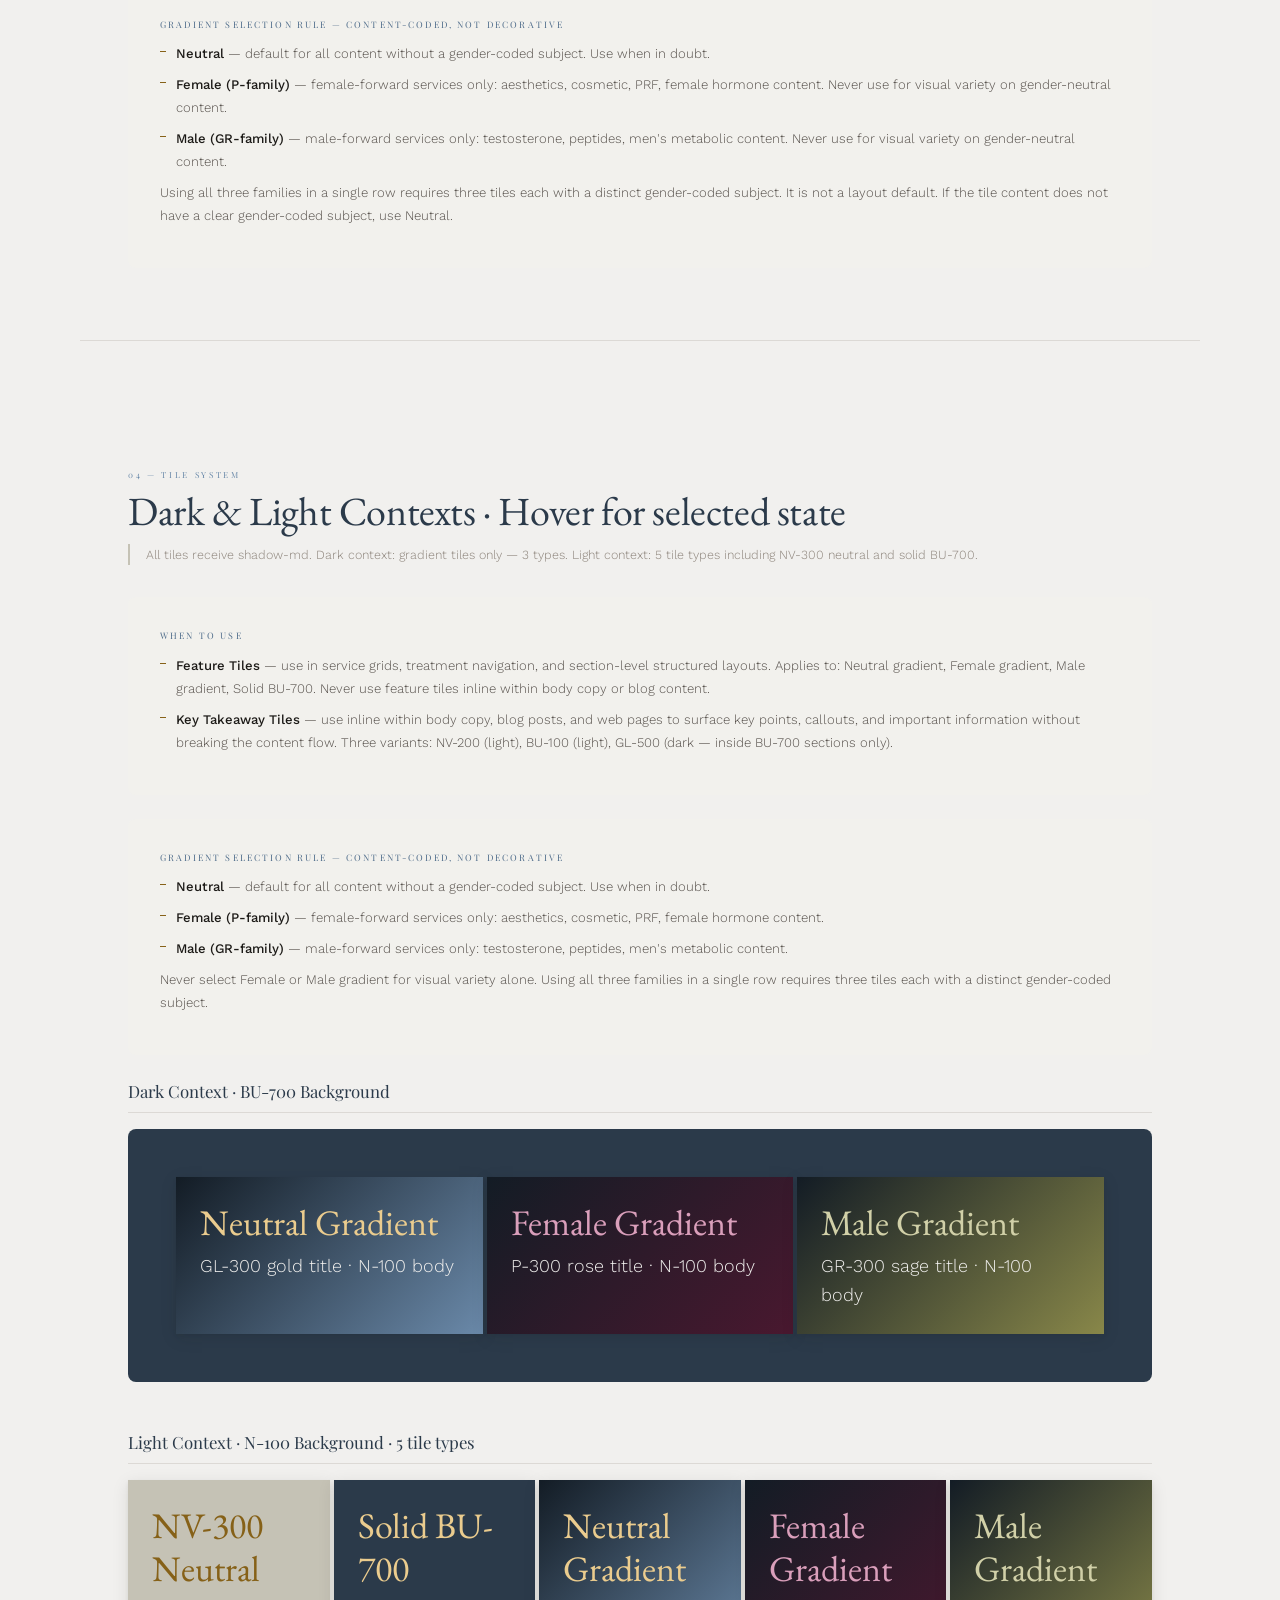
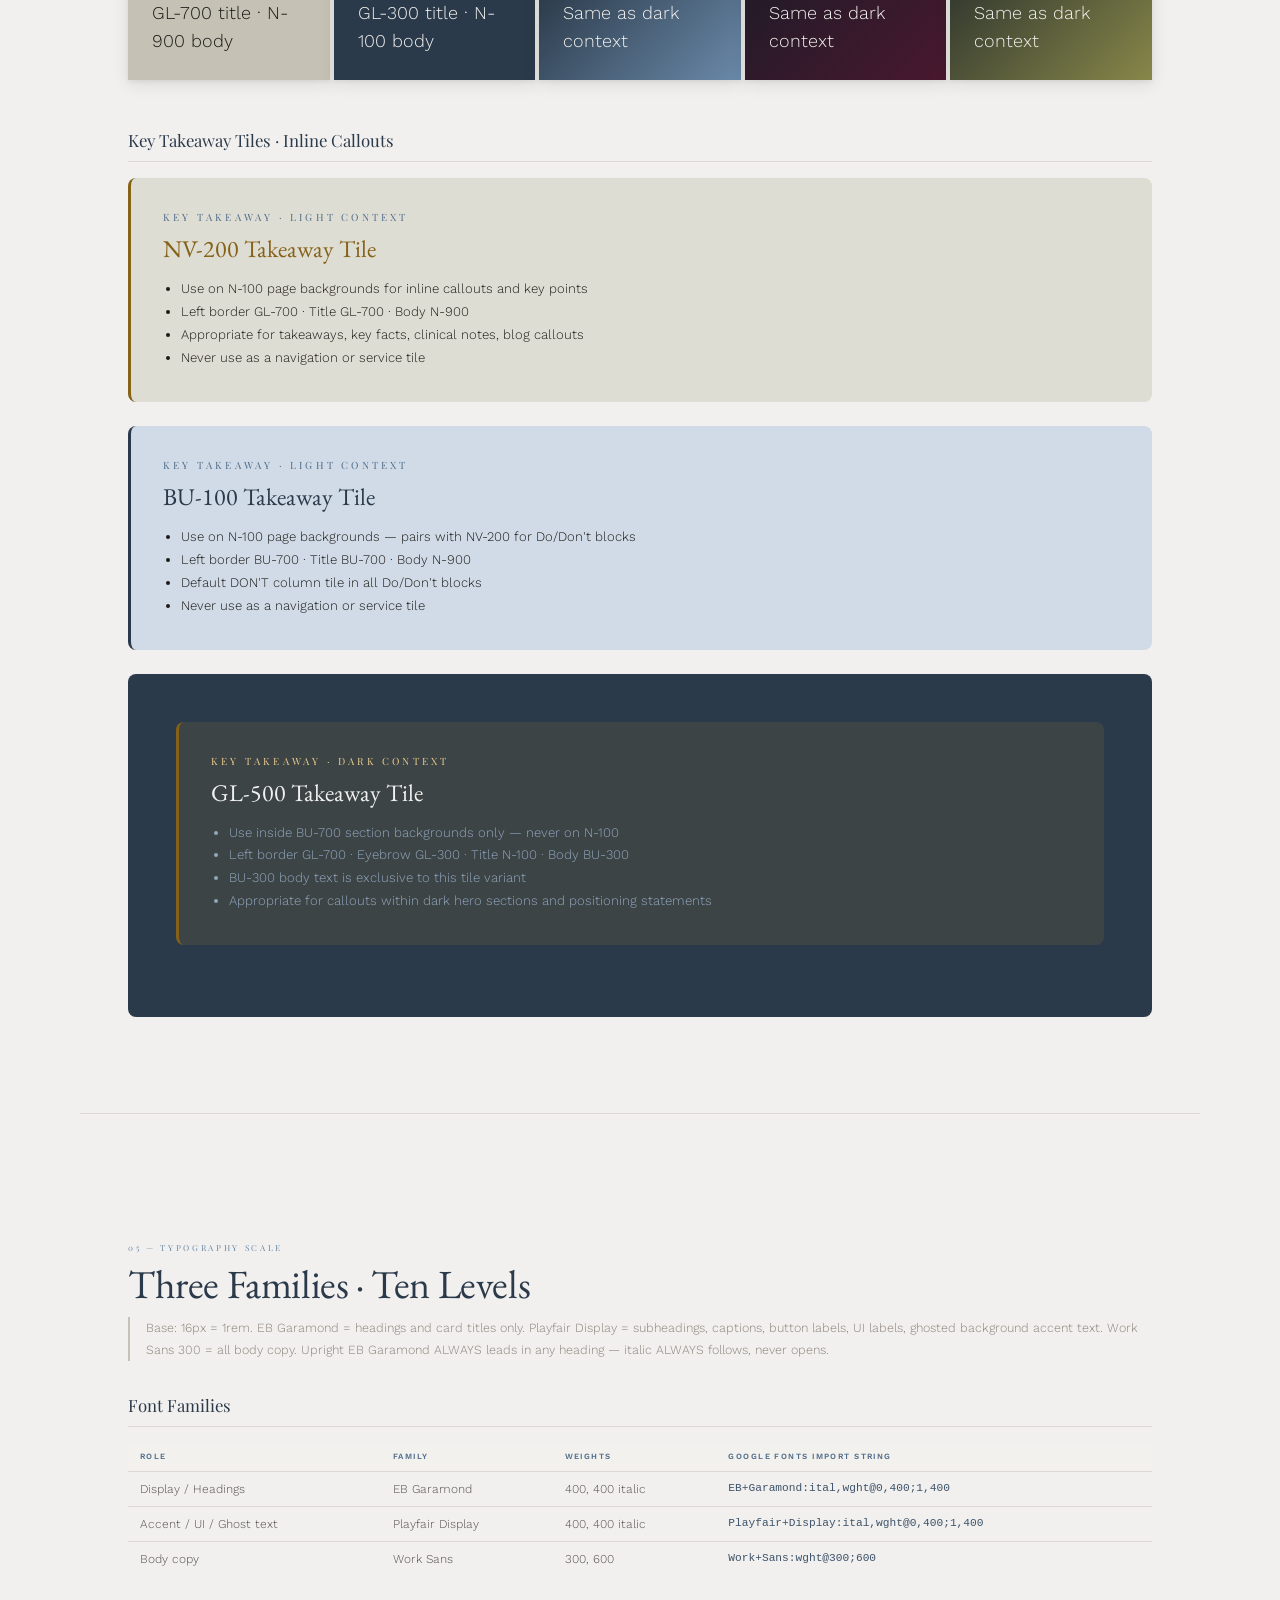
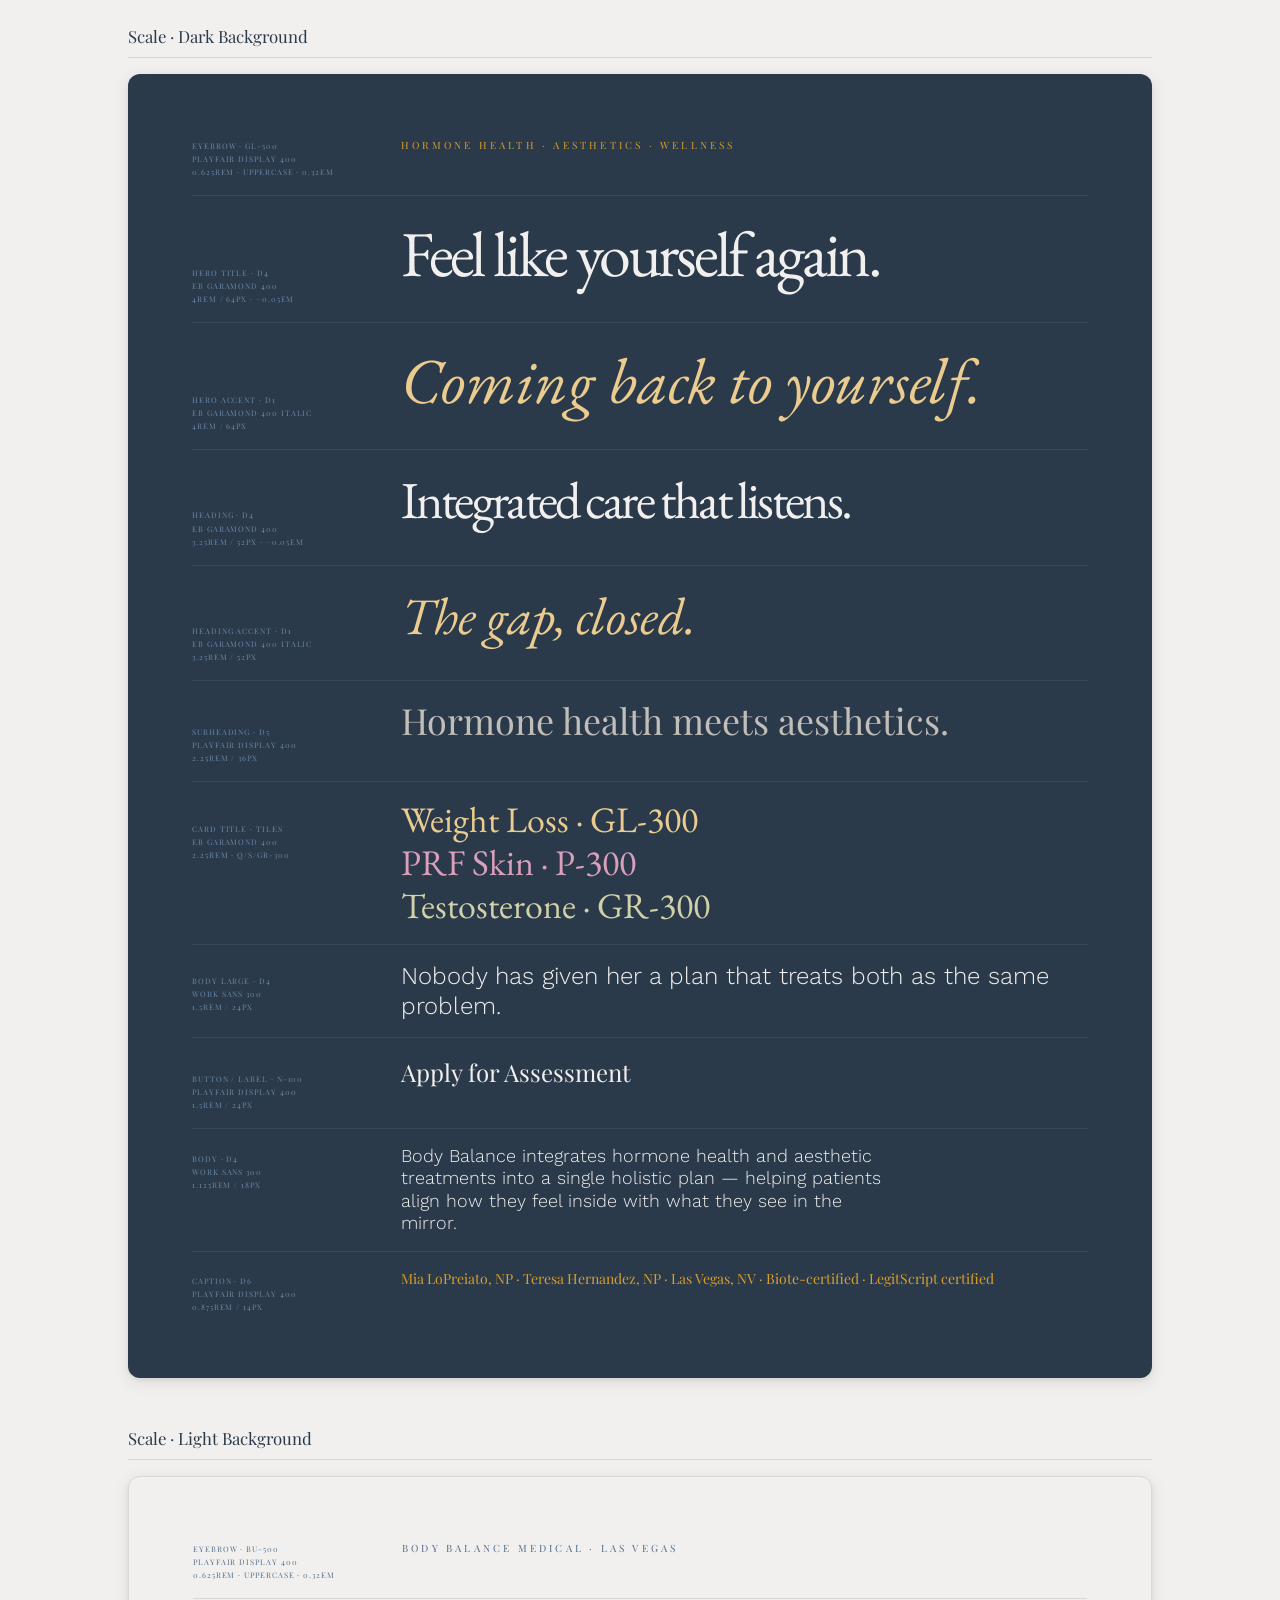
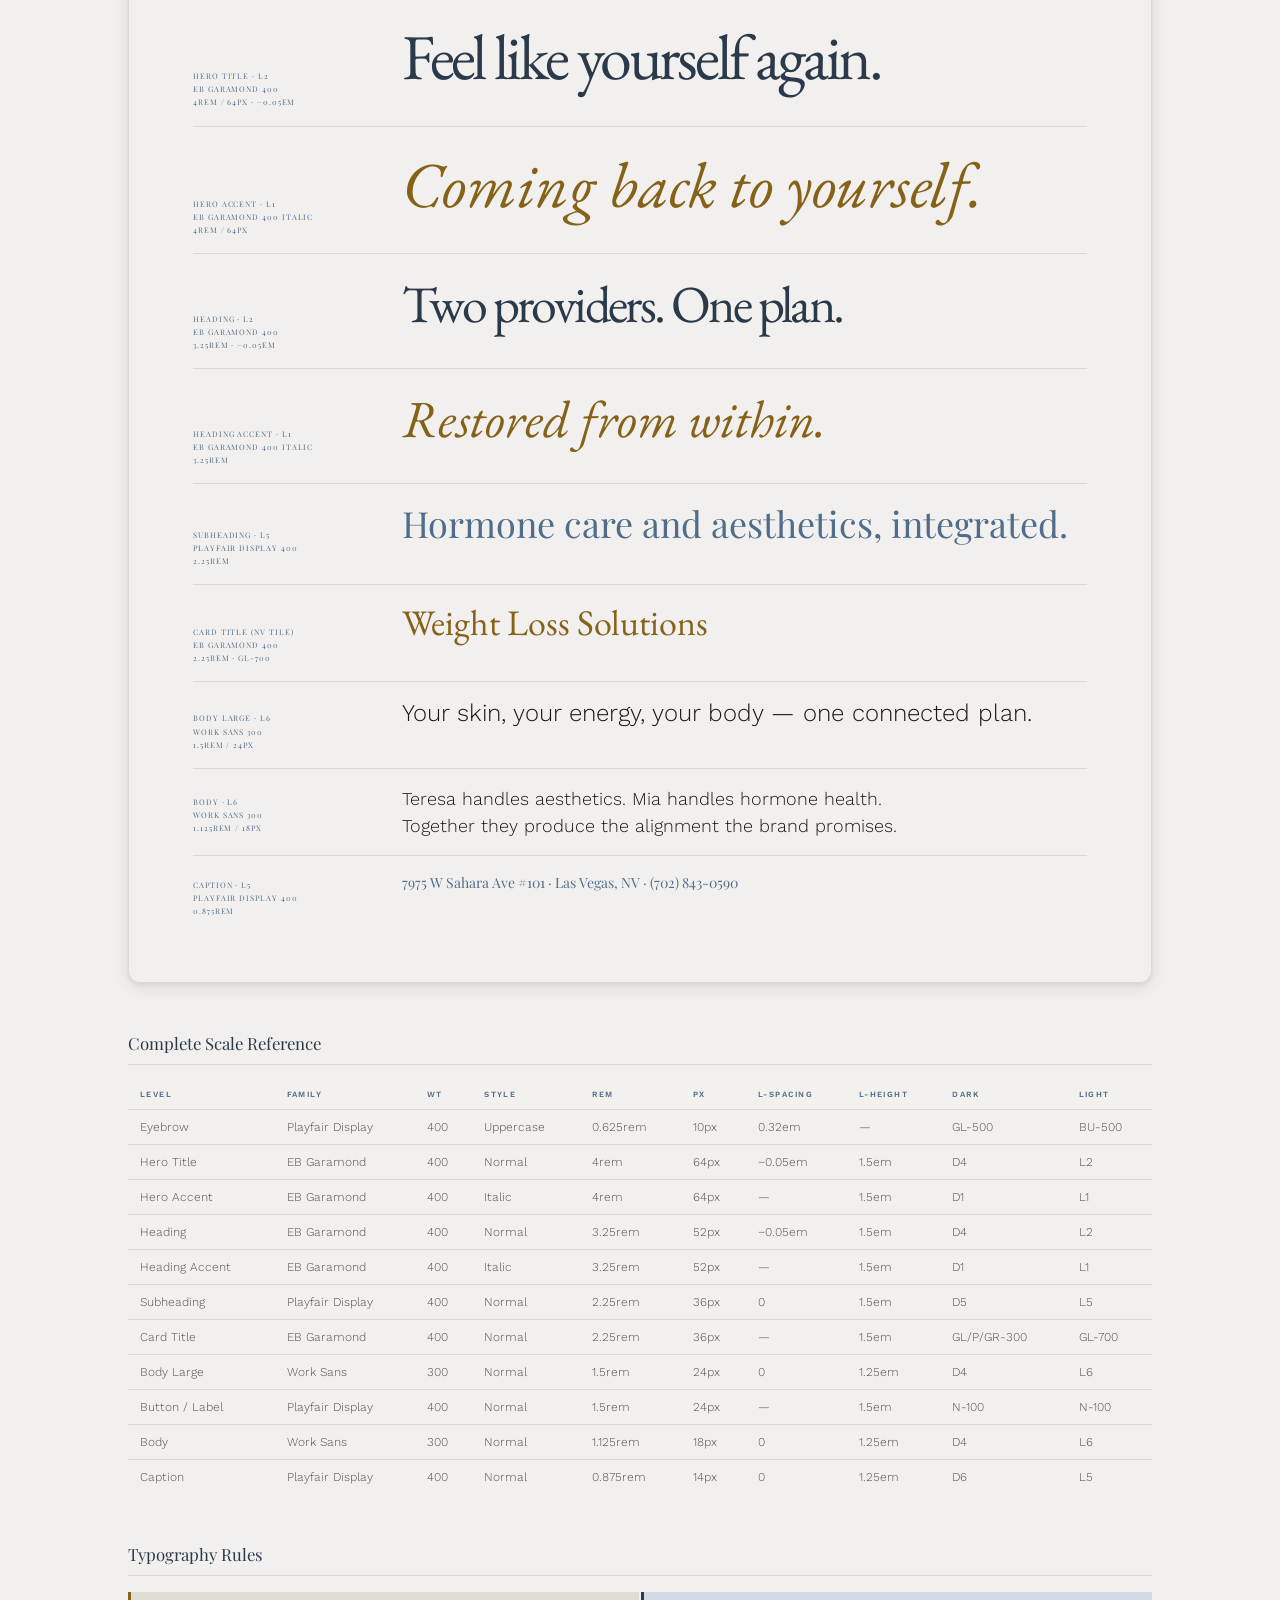
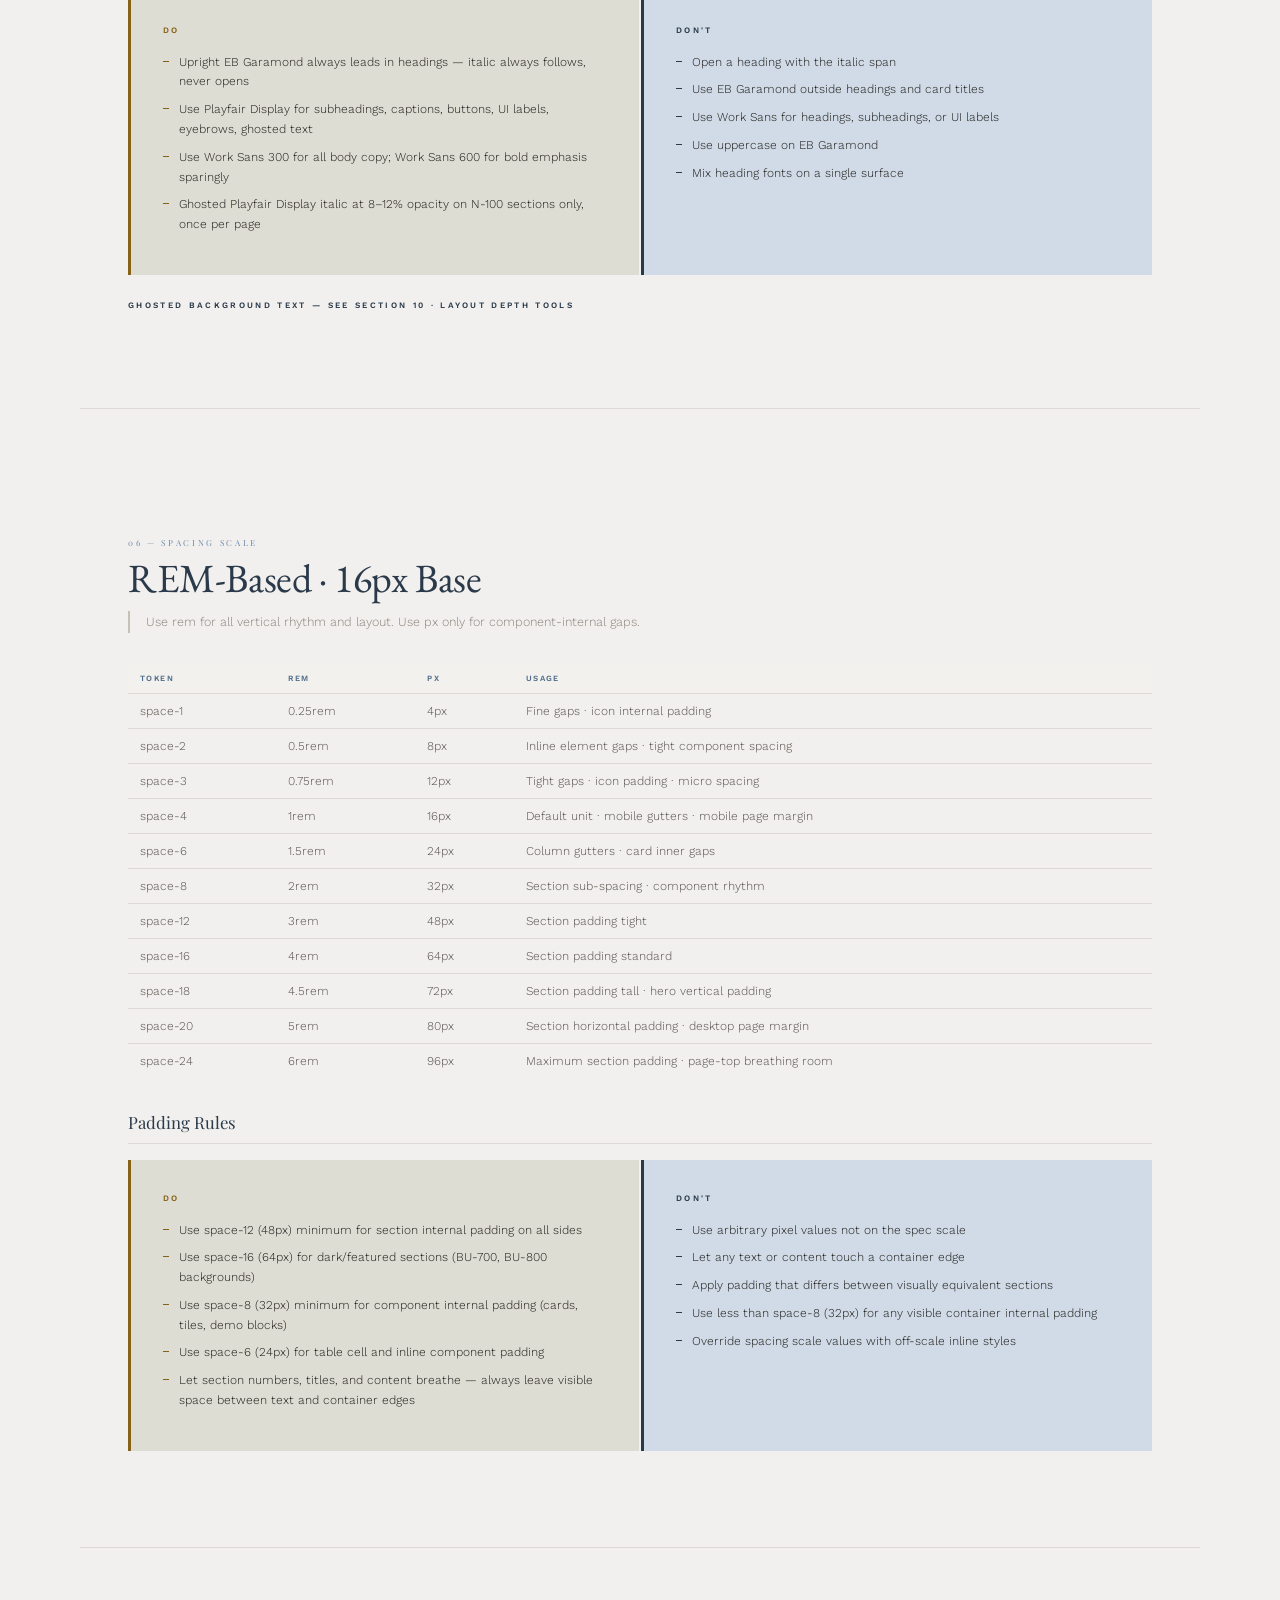
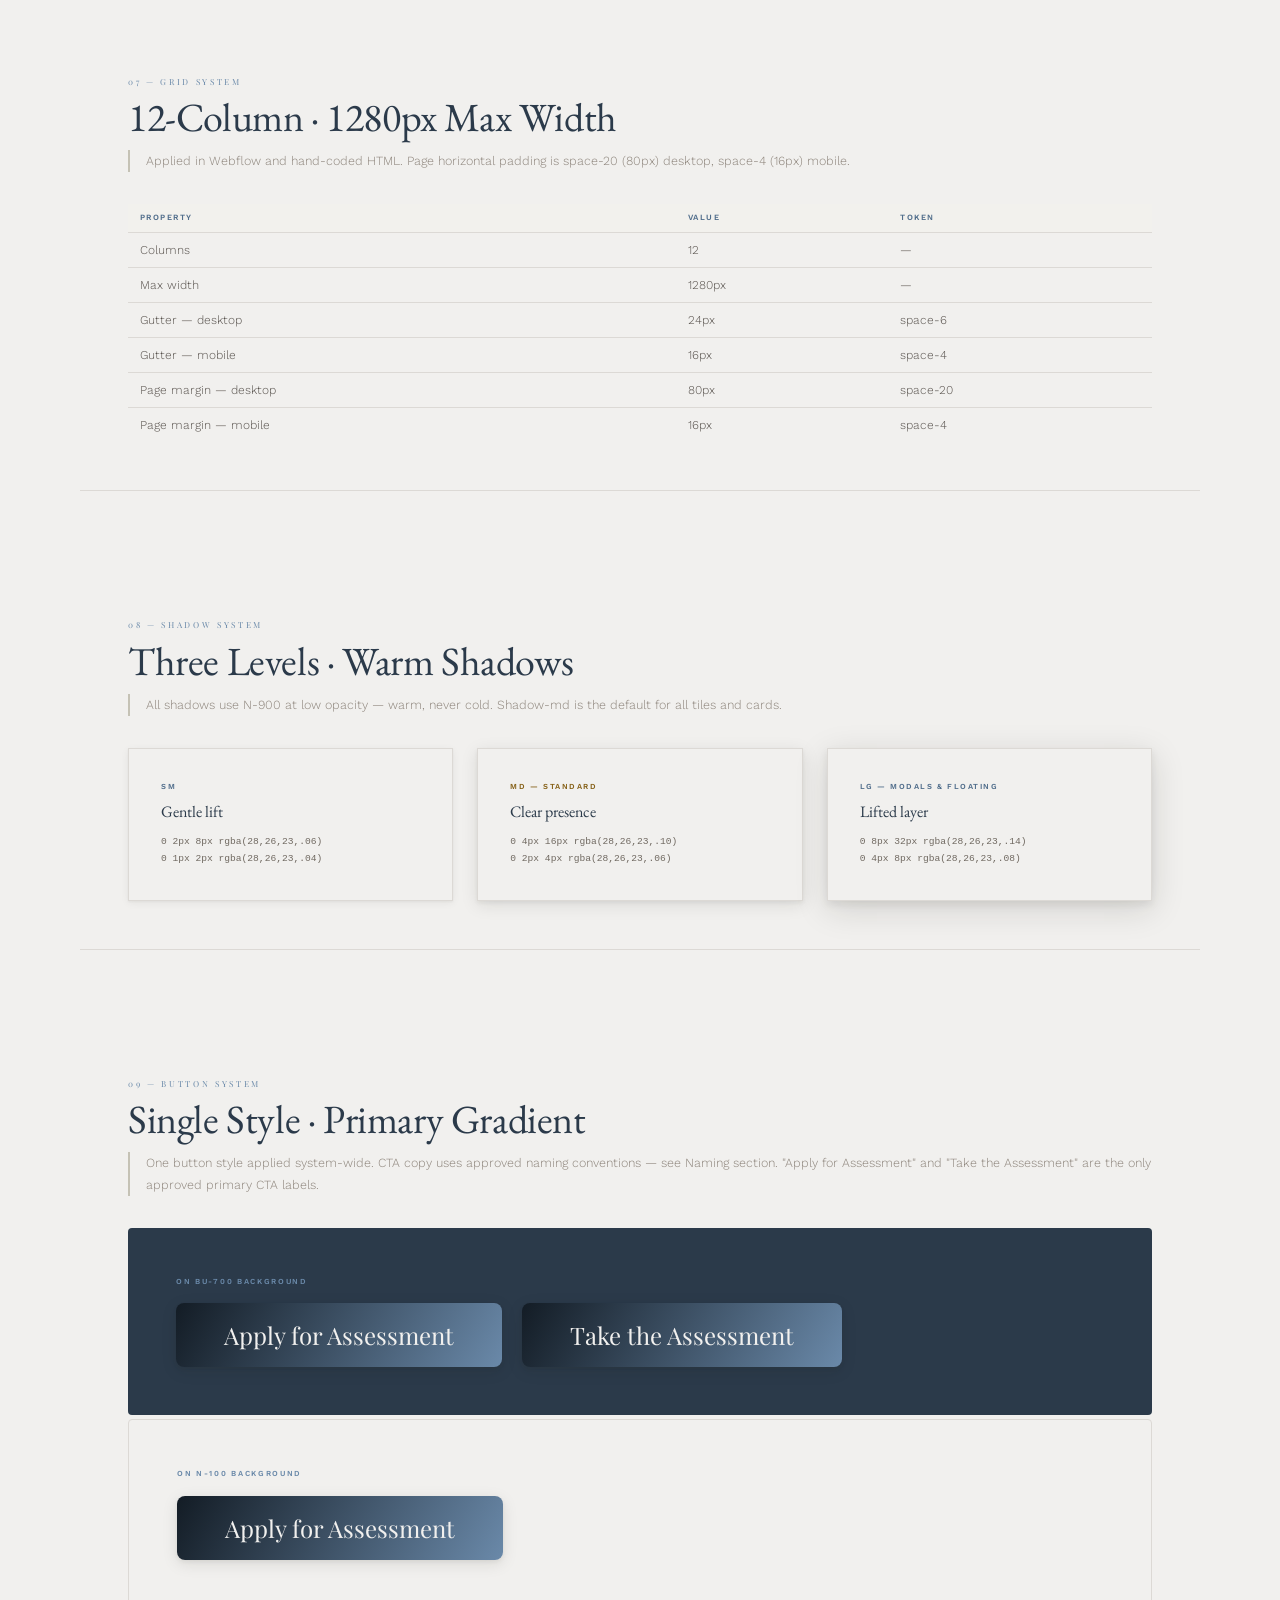
==== commit 35c7815f: "v1.6 — sync version display strings, align provider photo CSS to spec Co-Authored-By: Claude Opus 4." ====
--- a/BB-BRAND-TEAM.html
+++ b/BB-BRAND-TEAM.html
@@ -7,7 +7,7 @@
 {
   "meta": {
     "document": "BB-BRAND-TEAM.html",
-    "version": "1.3",
+    "version": "1.6",
     "client": "Body Balance Medical",
     "edition": "team",
     "r2_base": "https://pub-3d3d32a357bf480291c4f1804a9ded88.r2.dev"
@@ -141,7 +141,7 @@
   }
 }
 </script>
-<title>BB Brand TEAM — Body Balance Medical · v1.3</title>
+<title>BB Brand TEAM — Body Balance Medical · v1.6</title>
 <link rel="preconnect" href="https://fonts.googleapis.com">
 <link rel="preconnect" href="https://fonts.gstatic.com" crossorigin>
 <link href="https://fonts.googleapis.com/css2?family=EB+Garamond:ital,wght@0,400;1,400&family=Playfair+Display:ital,wght@0,400;1,400&family=Work+Sans:wght@300;600&display=swap" rel="stylesheet">
@@ -264,7 +264,7 @@
 /* PROVIDERS */
 .provider-grid{display:grid;grid-template-columns:1fr 1fr;gap:32px;}
 .provider-card{background:var(--N-100);border:1px solid var(--N-200);border-radius:12px;overflow:hidden;box-shadow:var(--shd-md);}
-.provider-photo{width:100%;aspect-ratio:4/5;object-fit:cover;object-position:center 15%;display:block;}
+.provider-photo{width:100%;aspect-ratio:4/5;object-fit:cover;object-position:center 20%;display:block;}
 .provider-body{padding:32px;}
 .provider-role{font-family:var(--FA);font-size:0.5rem;font-weight:400;letter-spacing:0.28em;text-transform:uppercase;color:var(--BU-500);margin-bottom:8px;}
 .provider-name{font-family:var(--FD);font-size:2rem;font-weight:400;color:var(--BU-700);margin-bottom:4px;line-height:1.1;}
@@ -336,6 +336,10 @@
 - Image source identified — generate, R2 reference, or flag for Josh
 - R2 access tested — apply graceful degradation if blocked
 
+PRE-BUILD CHECKLIST — TWO-STAGE ENFORCEMENT:
+Before writing any code, HTML, or copy, output the Pre-Build Checklist as a completed form — each item checked against the current brief with a one-line confirmation or flag. Do not proceed until the checklist is visibly complete in the response. This step is mandatory, cannot be skipped, and cannot be replaced by a summary.
+At the end of every deliverable, output the same checklist again as a completion gate — confirming that each pre-build commitment was honored in the actual output. For each item, state explicitly whether it was followed through. If any item cannot be confirmed, flag it in plain language before closing the response.
+
 ENVIRONMENT ROUTING:
 - Claude.ai chat: copy, strategy, briefs, brand decisions
 - This file (Team): HTML production for team-facing deliverables, social content, copy
@@ -484,10 +488,18 @@
 - If R2 unavailable: flag to Josh — never use unlicensed stock as a substitute for Mia or Teresa
 - If a layout requires a provider photo and none is accessible: produce the layout with a clearly labeled placeholder box and note the image needed. Do not silently omit.
 
+PHOTOGRAPHY HANDLING — PROVIDER PORTRAITS:
+  CSS: object-fit: cover; object-position: center 20%;
+  Minimum container height: 400px (web) / 0.9in (print)
+  Never crop below the shoulders on primary display
+  Never use object-position: center center on provider portraits
+  Apply these values explicitly — do not infer from context
+
 TEXTURE IMPLEMENTATION — TWO SYSTEMS:
 
 TEXTURE SYSTEM 1 — PLANT TEXTURES (SVGs 03–09):
 Applied via CSS ::before pseudo-element on the section. N-100 sections only. Never on BU-700. One texture per section maximum. Never in same section as logo mark watermark.
+Plant texture (SVG via ::before) and ghosted background text are mutually exclusive within a section. Use one or the other — never both in the same section.
 
 CSS implementation:
 .section-with-texture {
@@ -574,7 +586,7 @@
 
 <!-- STICKY NAV -->
 <nav class="nav">
-  <div class="nav-brand">Body Balance Medical · Brand Team v1.3</div>
+  <div class="nav-brand">Body Balance Medical · Brand Team v1.6</div>
   <a href="#color">Color</a><a href="#pairings">Pairings</a><a href="#gradients">Gradients</a>
   <a href="#tiles">Tiles</a><a href="#type">Typography</a><a href="#spacing">Spacing</a>
   <a href="#grid">Grid</a><a href="#shadows">Shadows</a><a href="#buttons">Buttons</a>
@@ -594,7 +606,7 @@
   <div class="masthead-title">Body Balance Medical</div>
   <div class="masthead-sub">Brand Operating System · Team</div>
   <div class="masthead-grid">
-    <div class="masthead-item"><div class="masthead-item-label">Version</div><div class="masthead-item-value">1.3 — Integrated</div></div>
+    <div class="masthead-item"><div class="masthead-item-label">Version</div><div class="masthead-item-value">1.6 — Integrated</div></div>
     <div class="masthead-item"><div class="masthead-item-label">Date</div><div class="masthead-item-value">May 2026</div></div>
     <div class="masthead-item"><div class="masthead-item-label">Author</div><div class="masthead-item-value">Josh Smith · Captain Kepler Creative</div></div>
     <div class="masthead-item"><div class="masthead-item-label">Audience</div><div class="masthead-item-value">Body Balance Team</div></div>
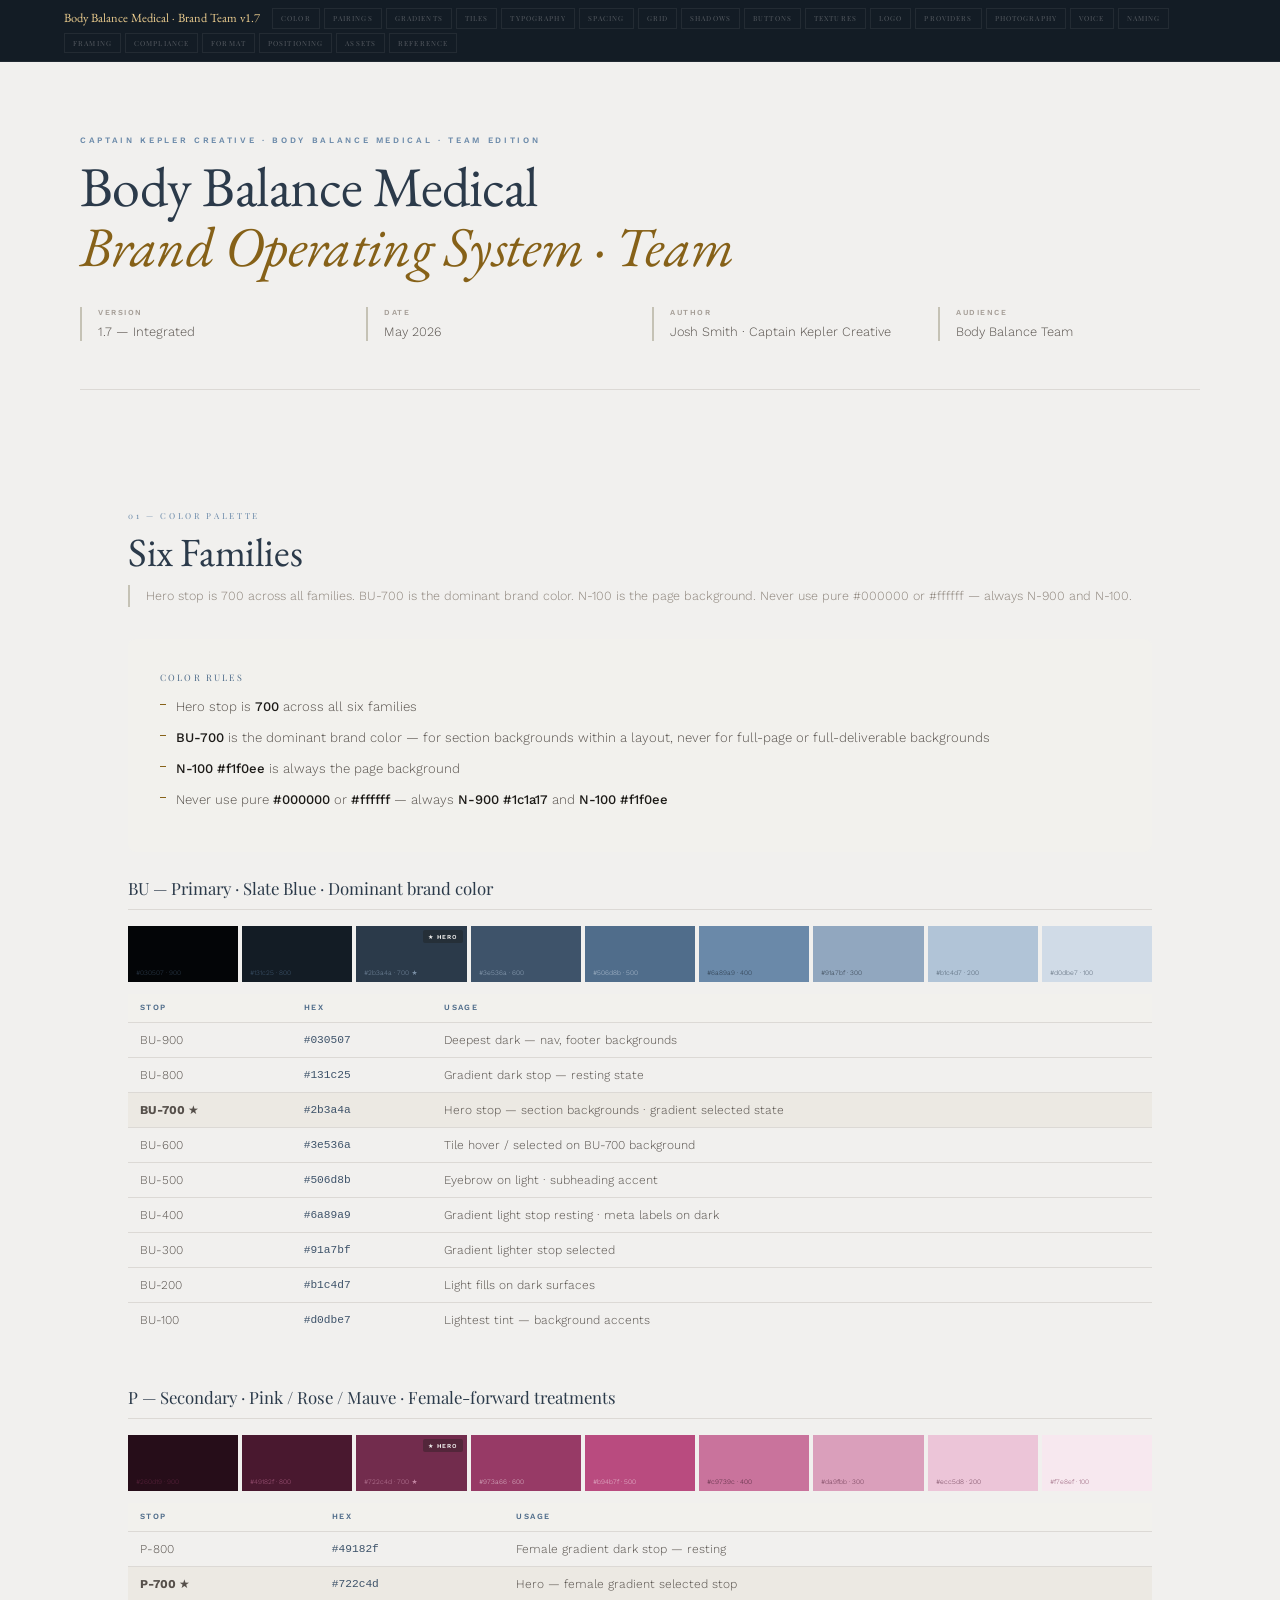
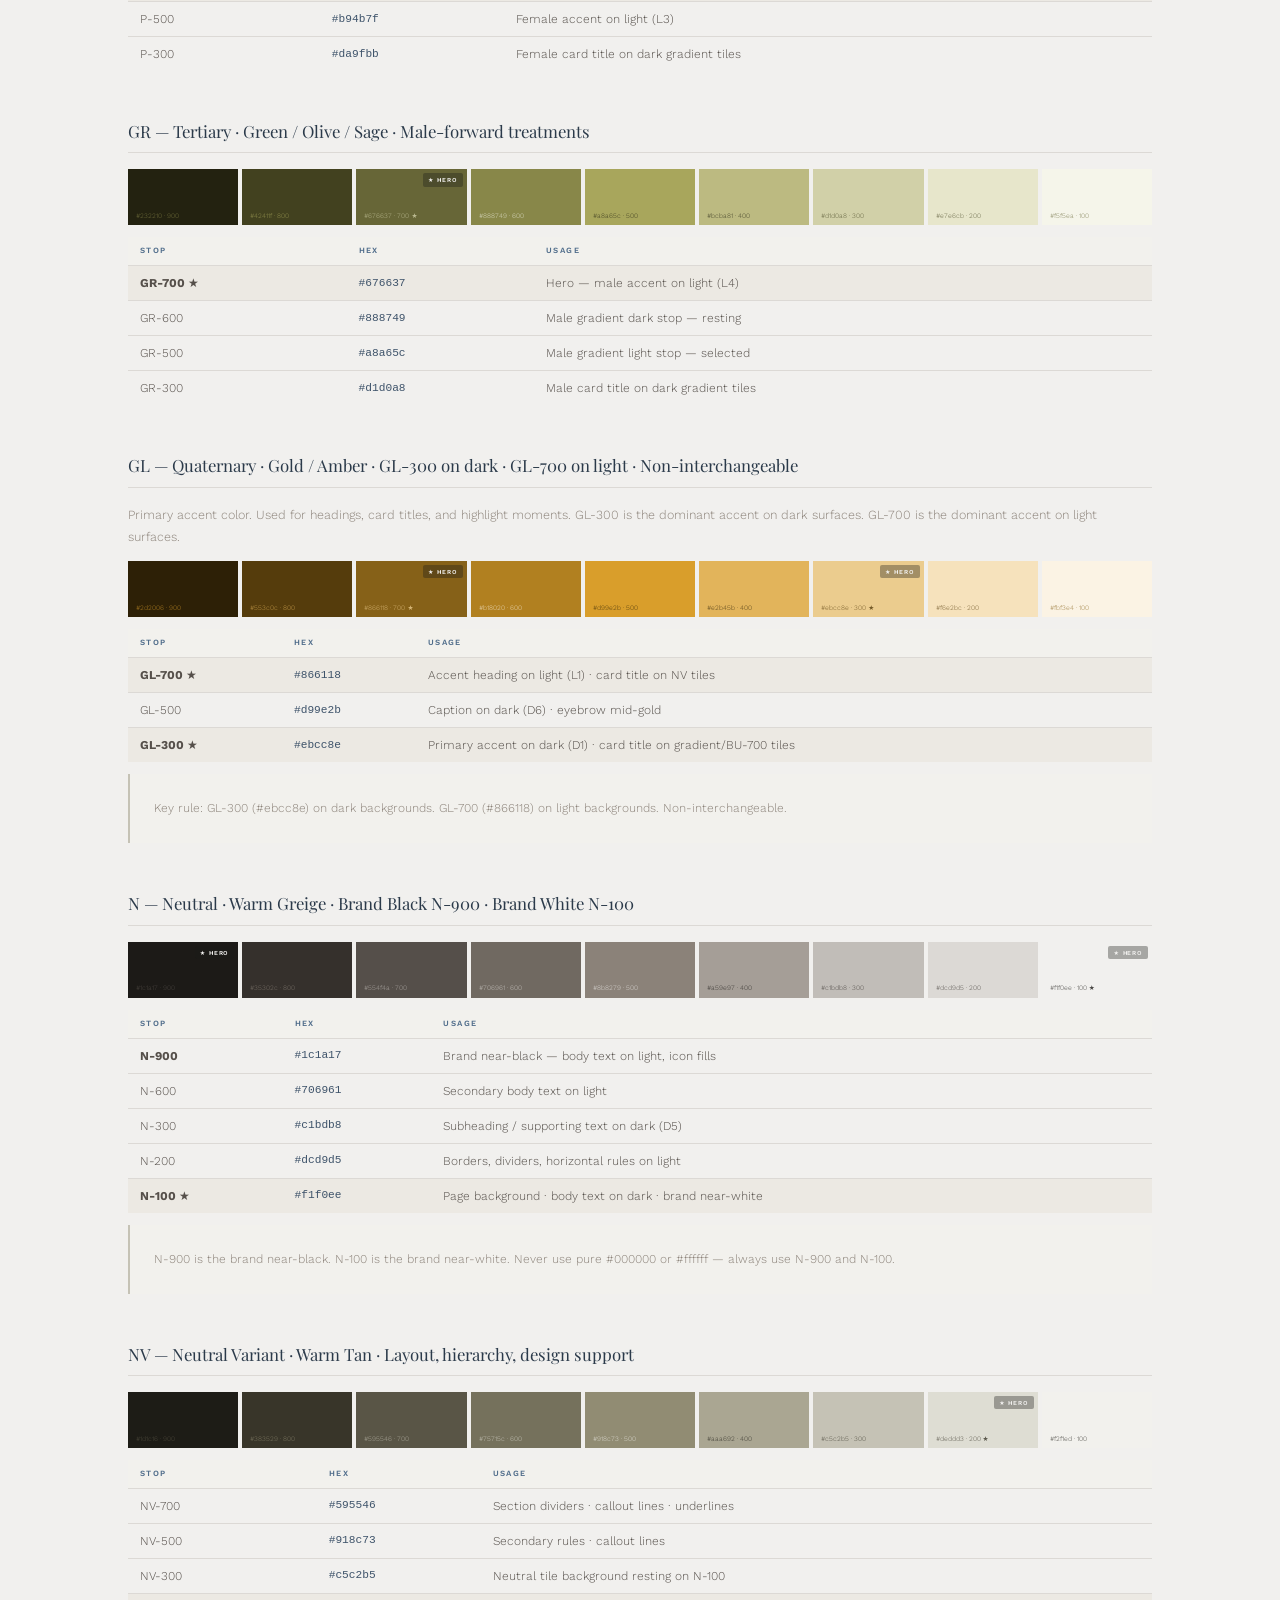
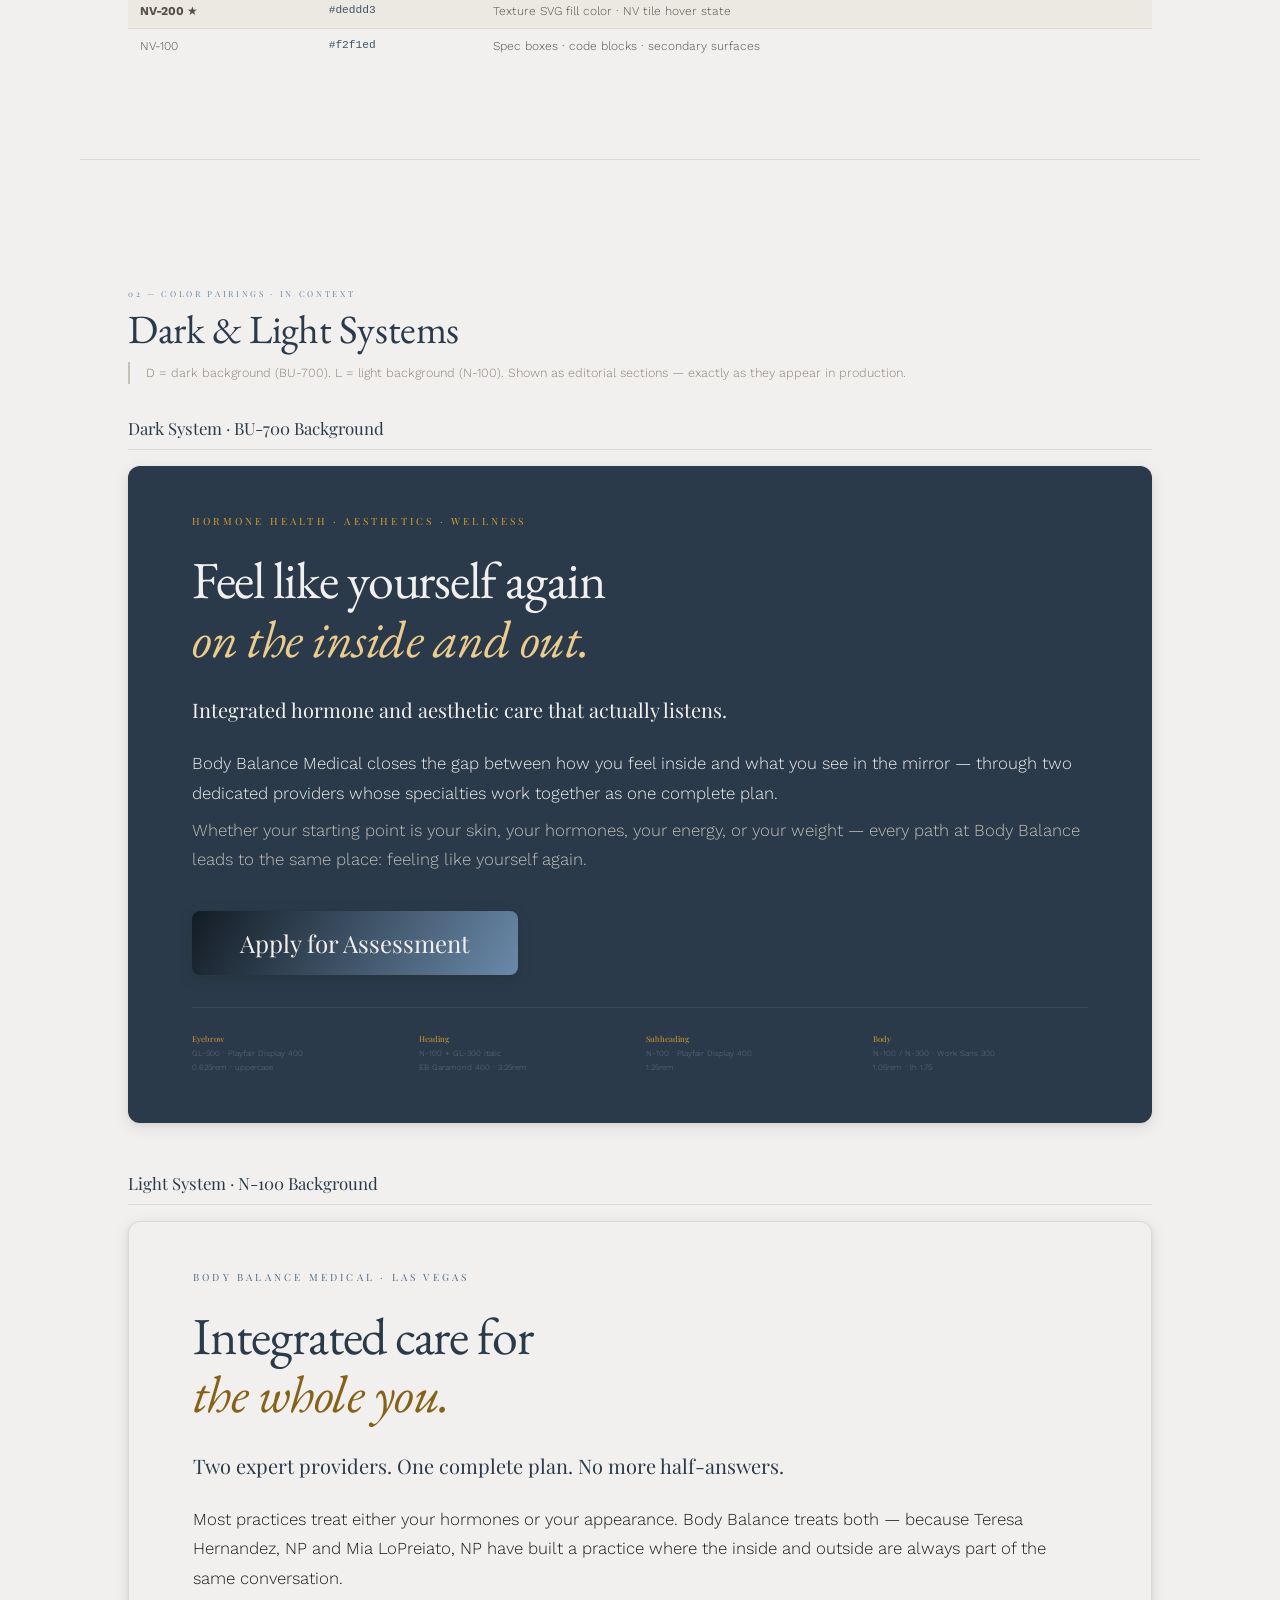
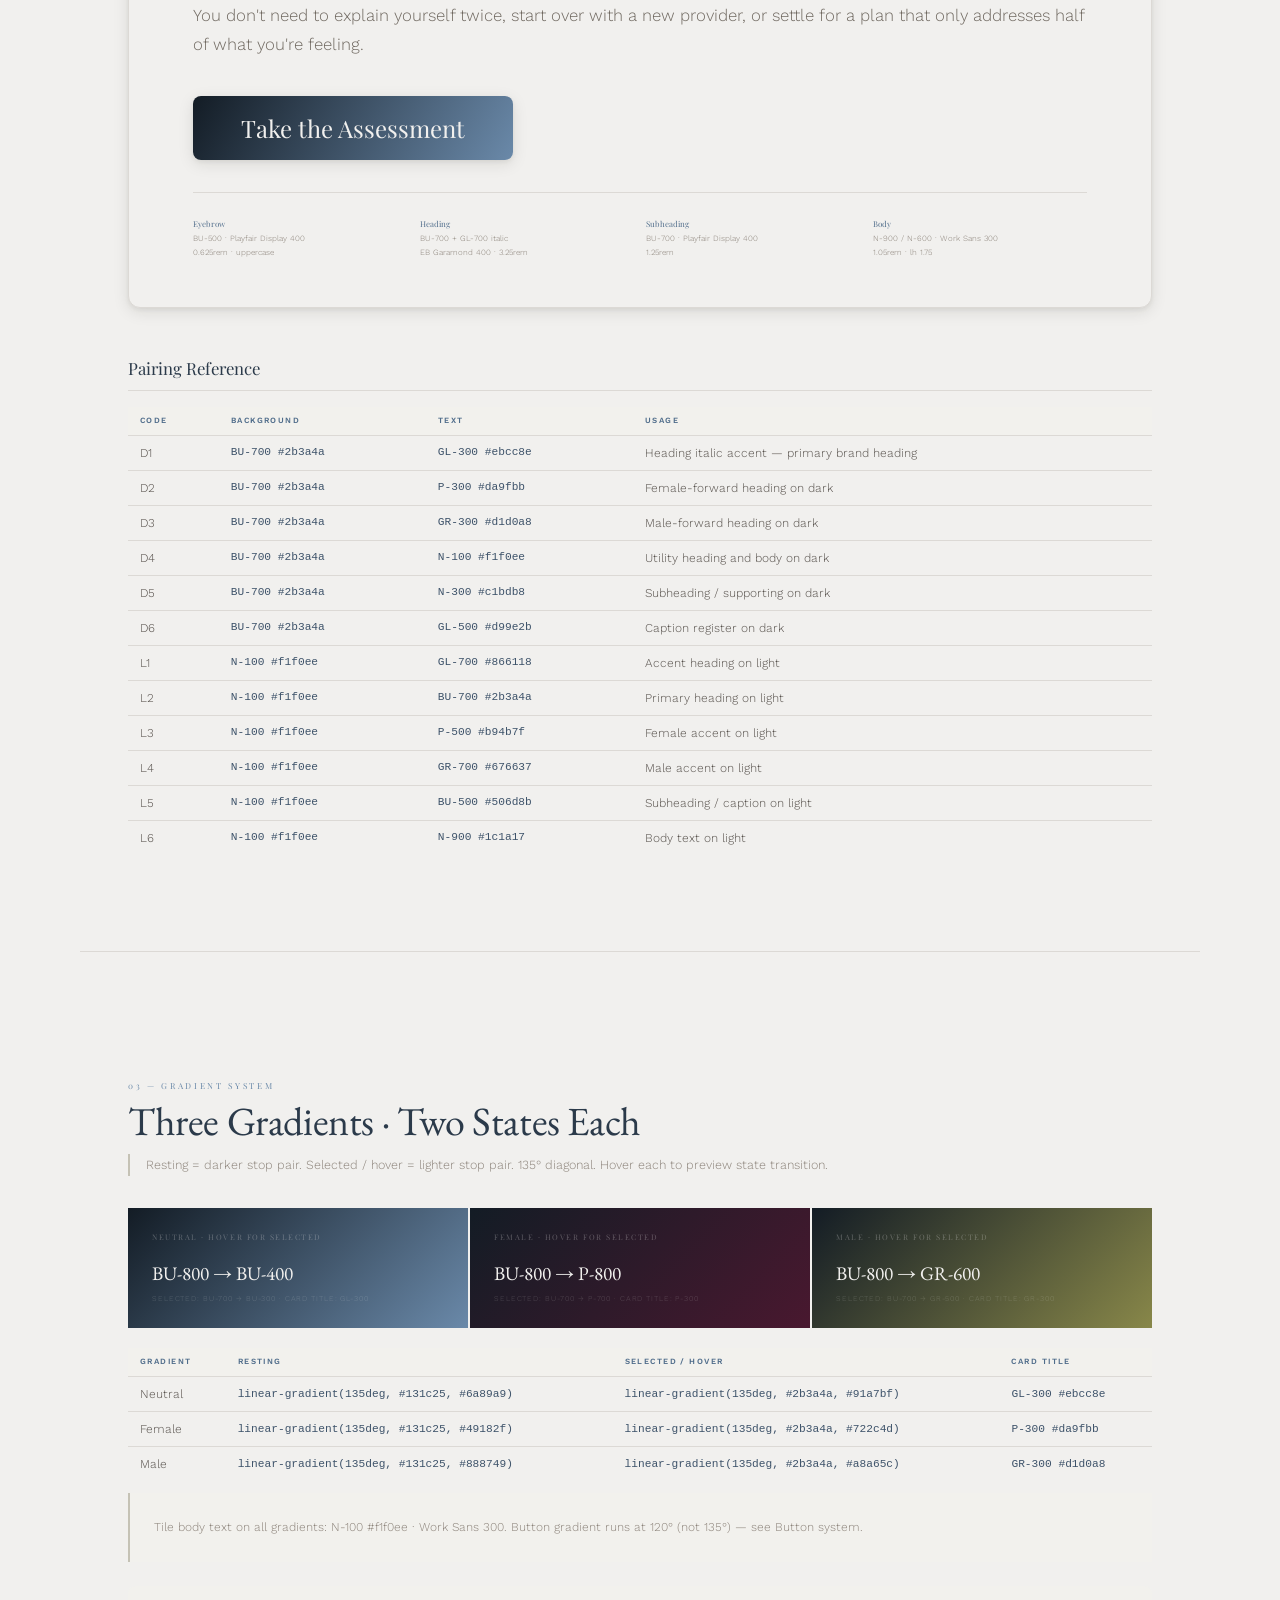
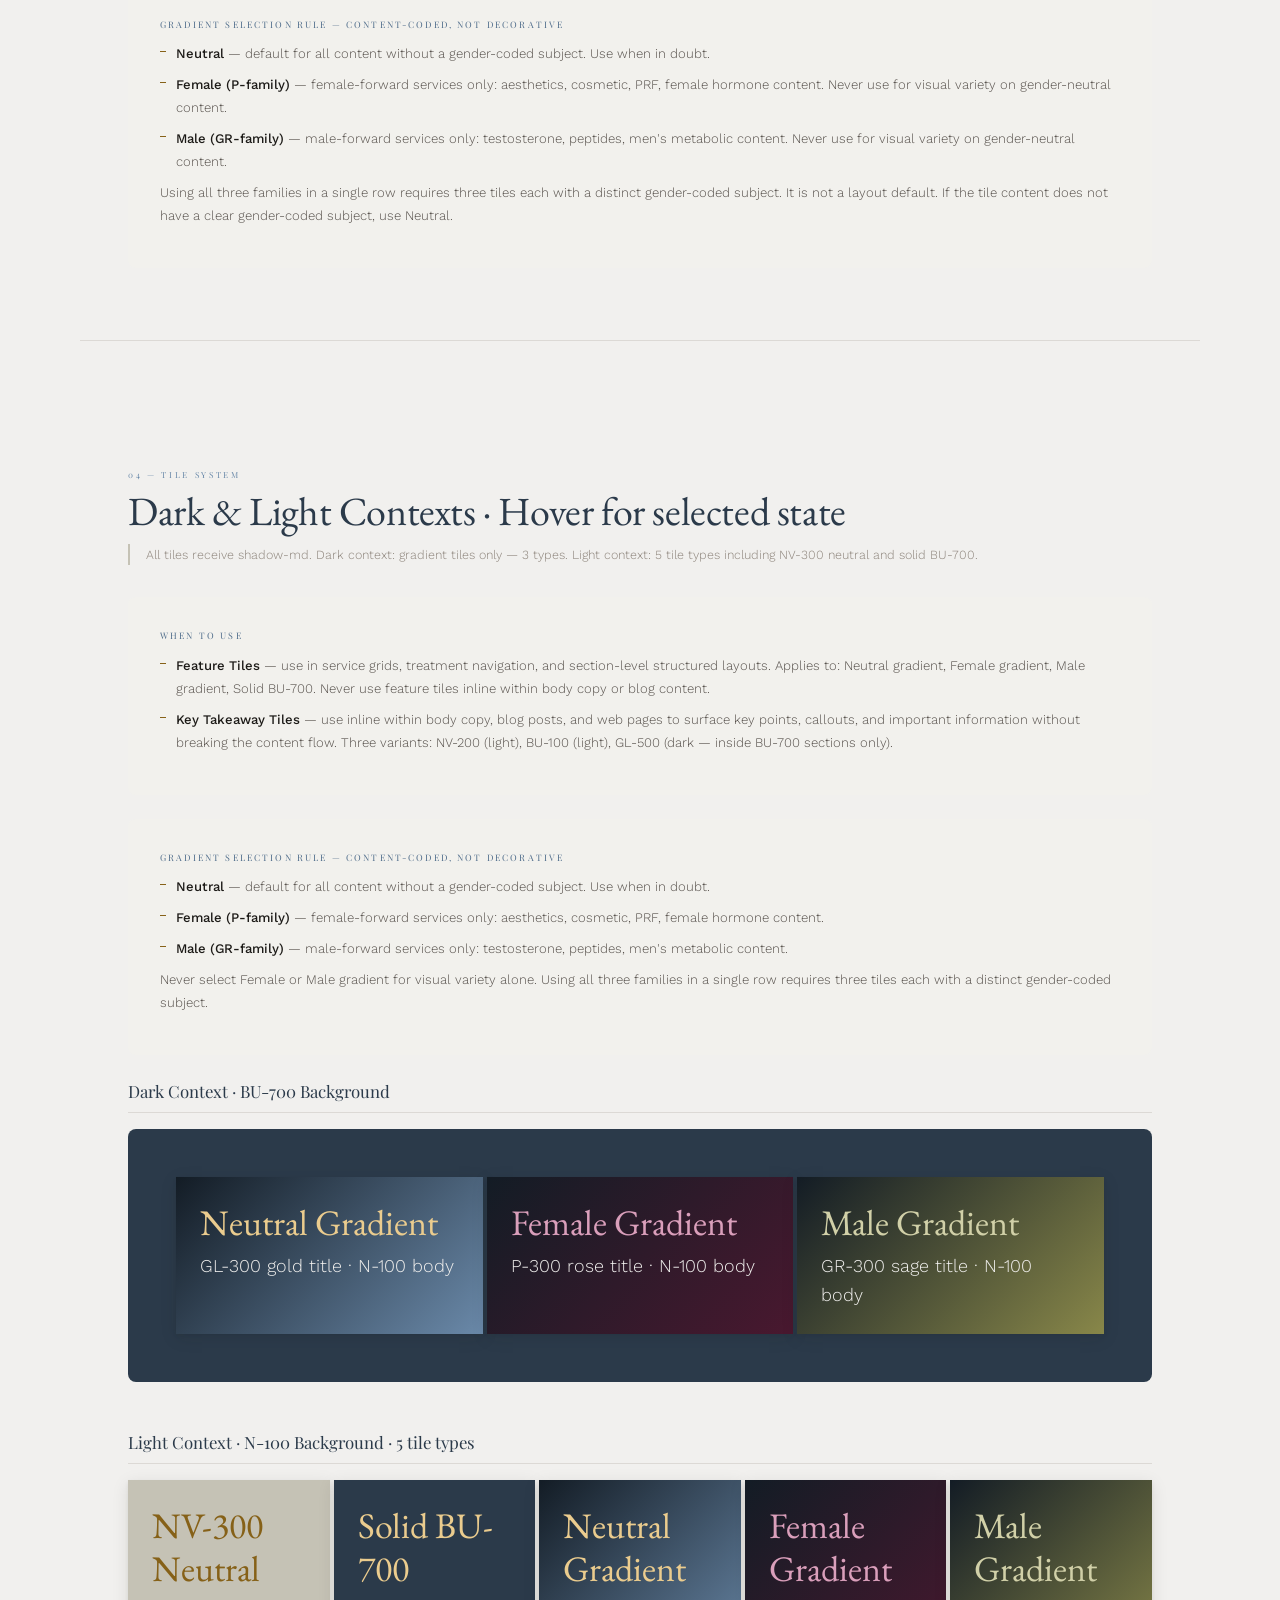
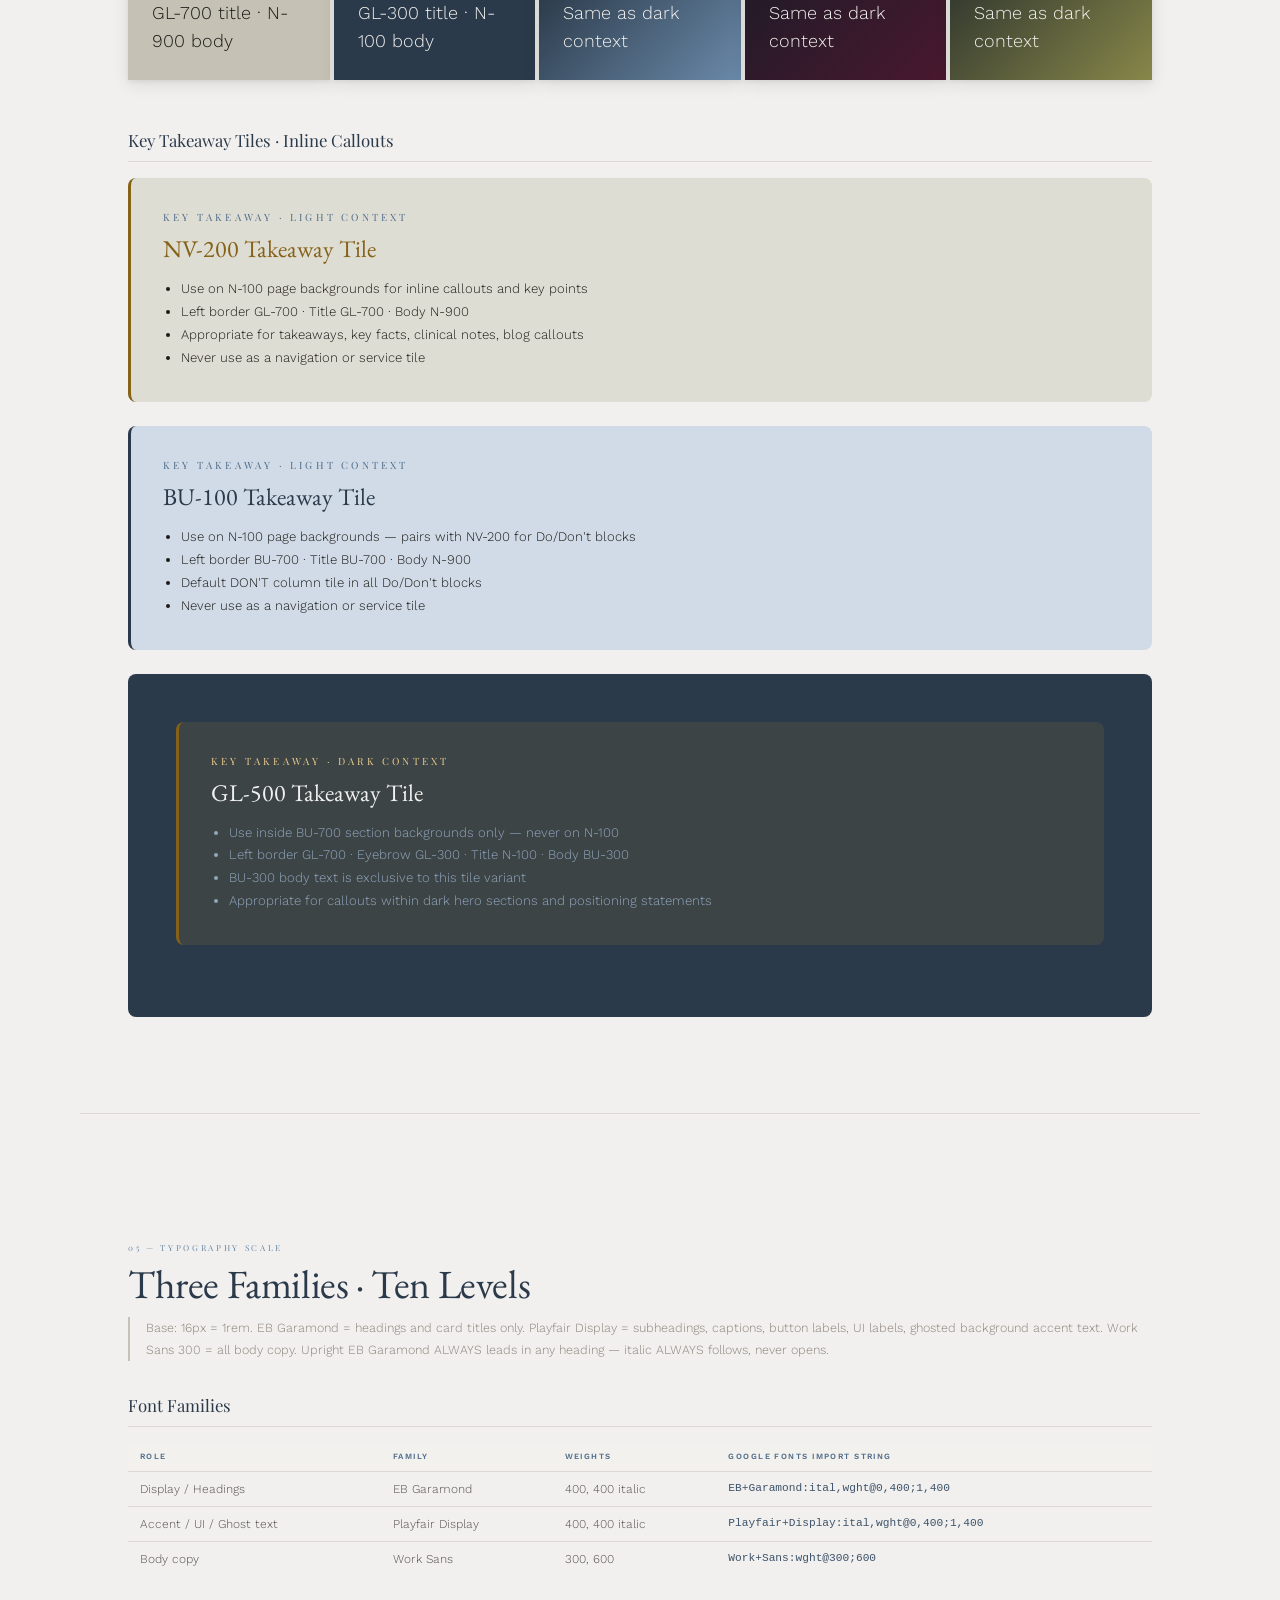
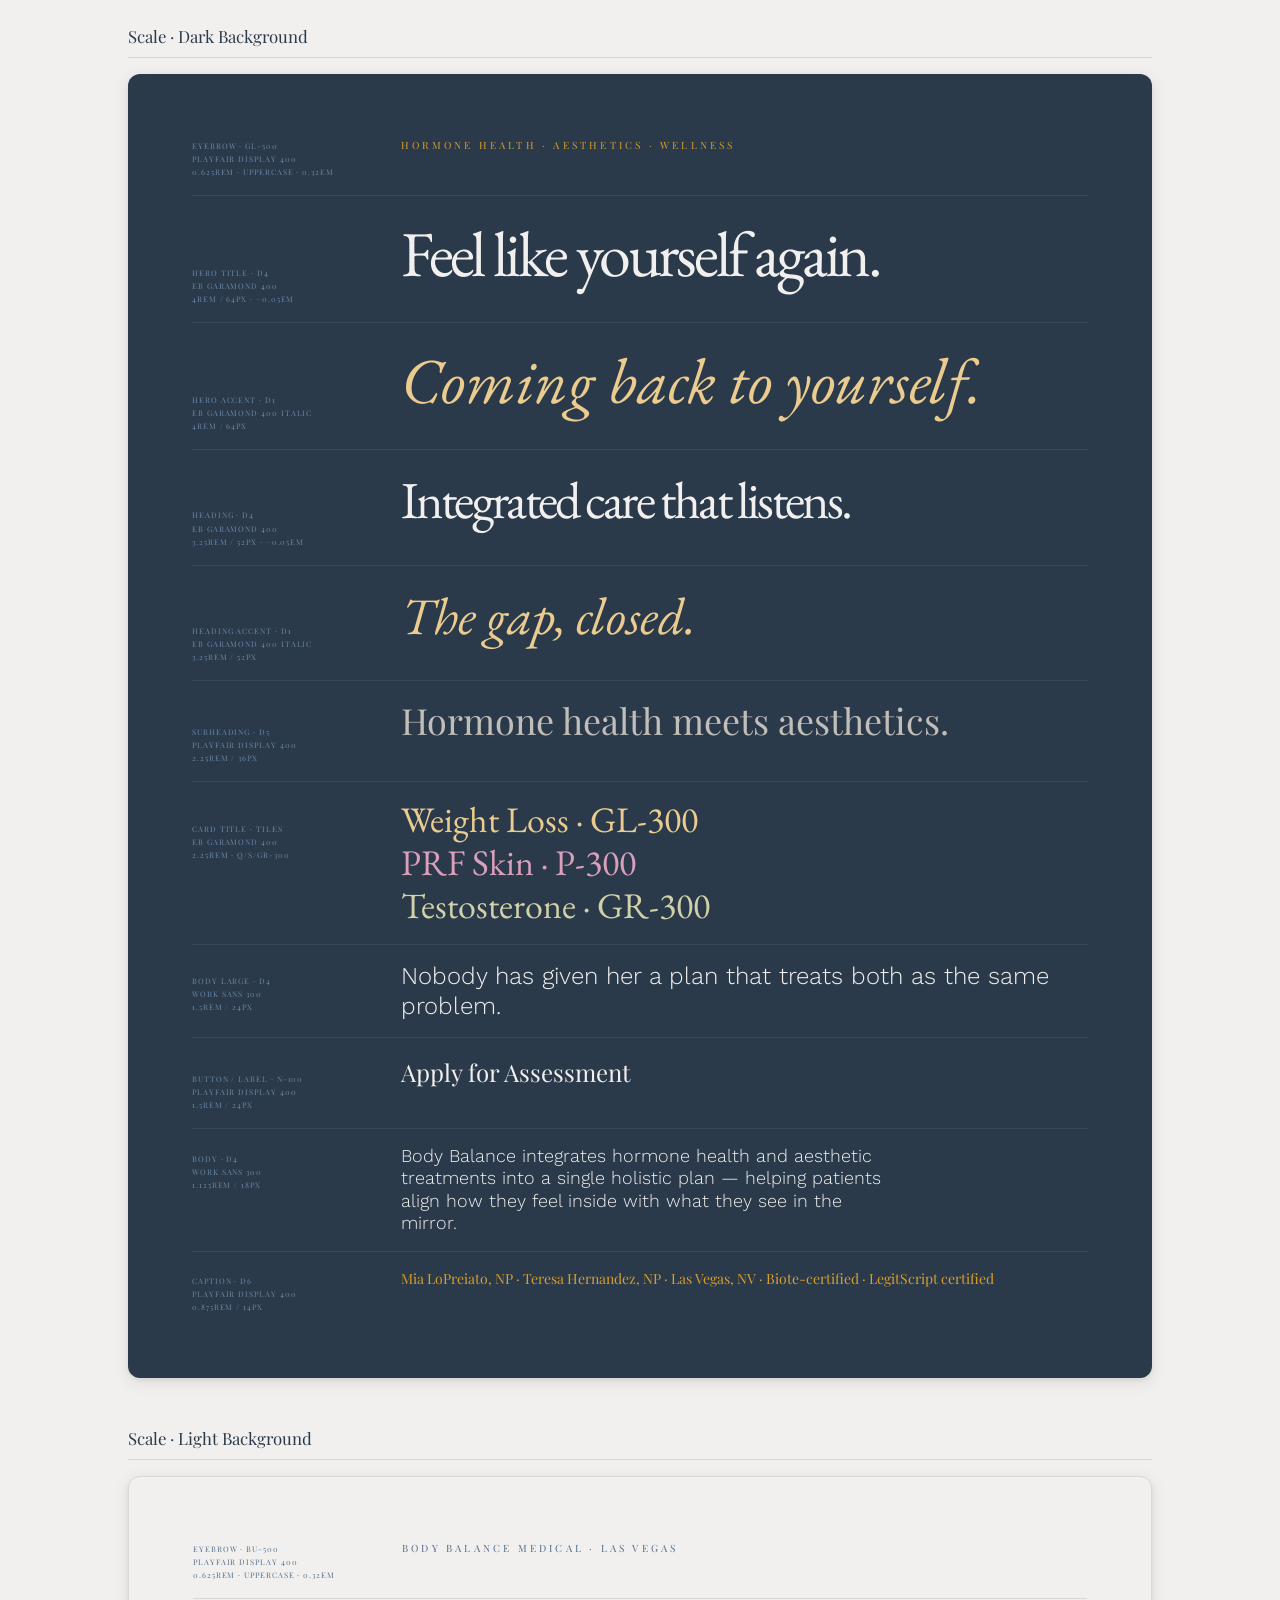
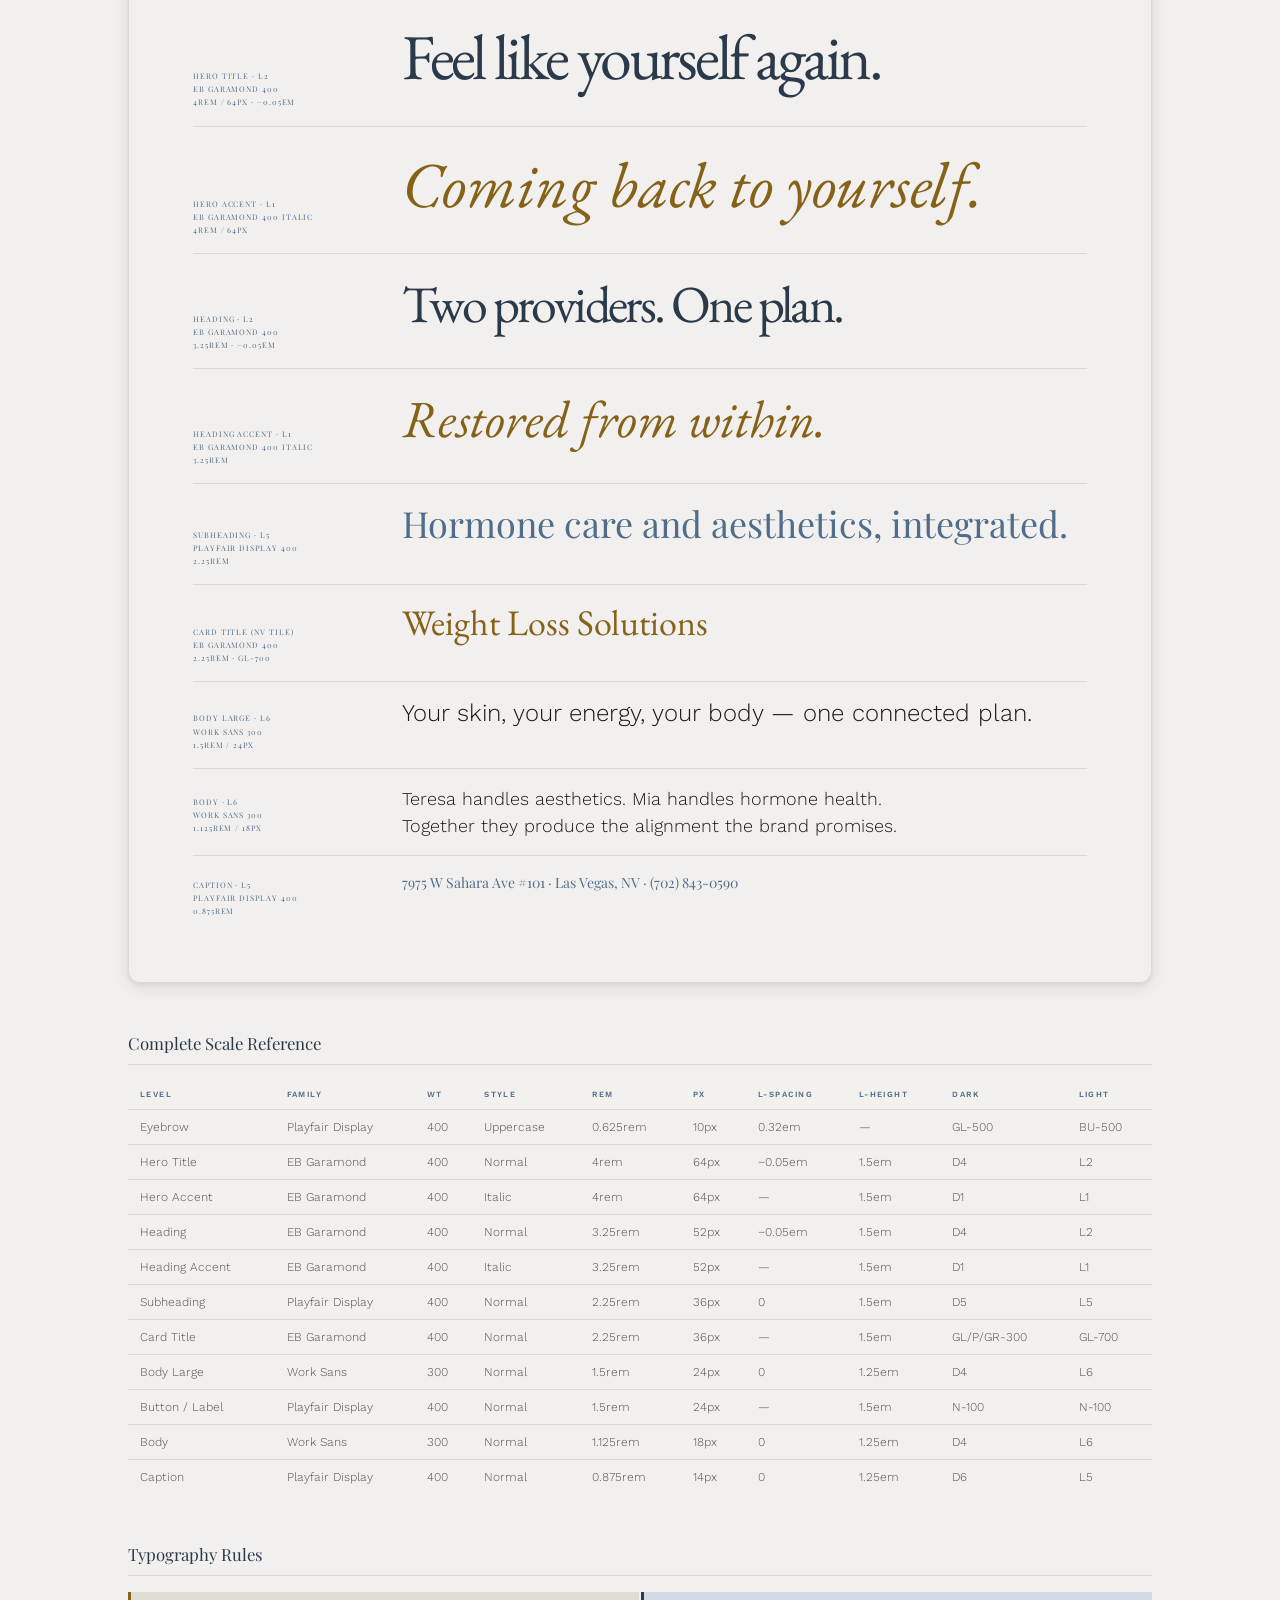
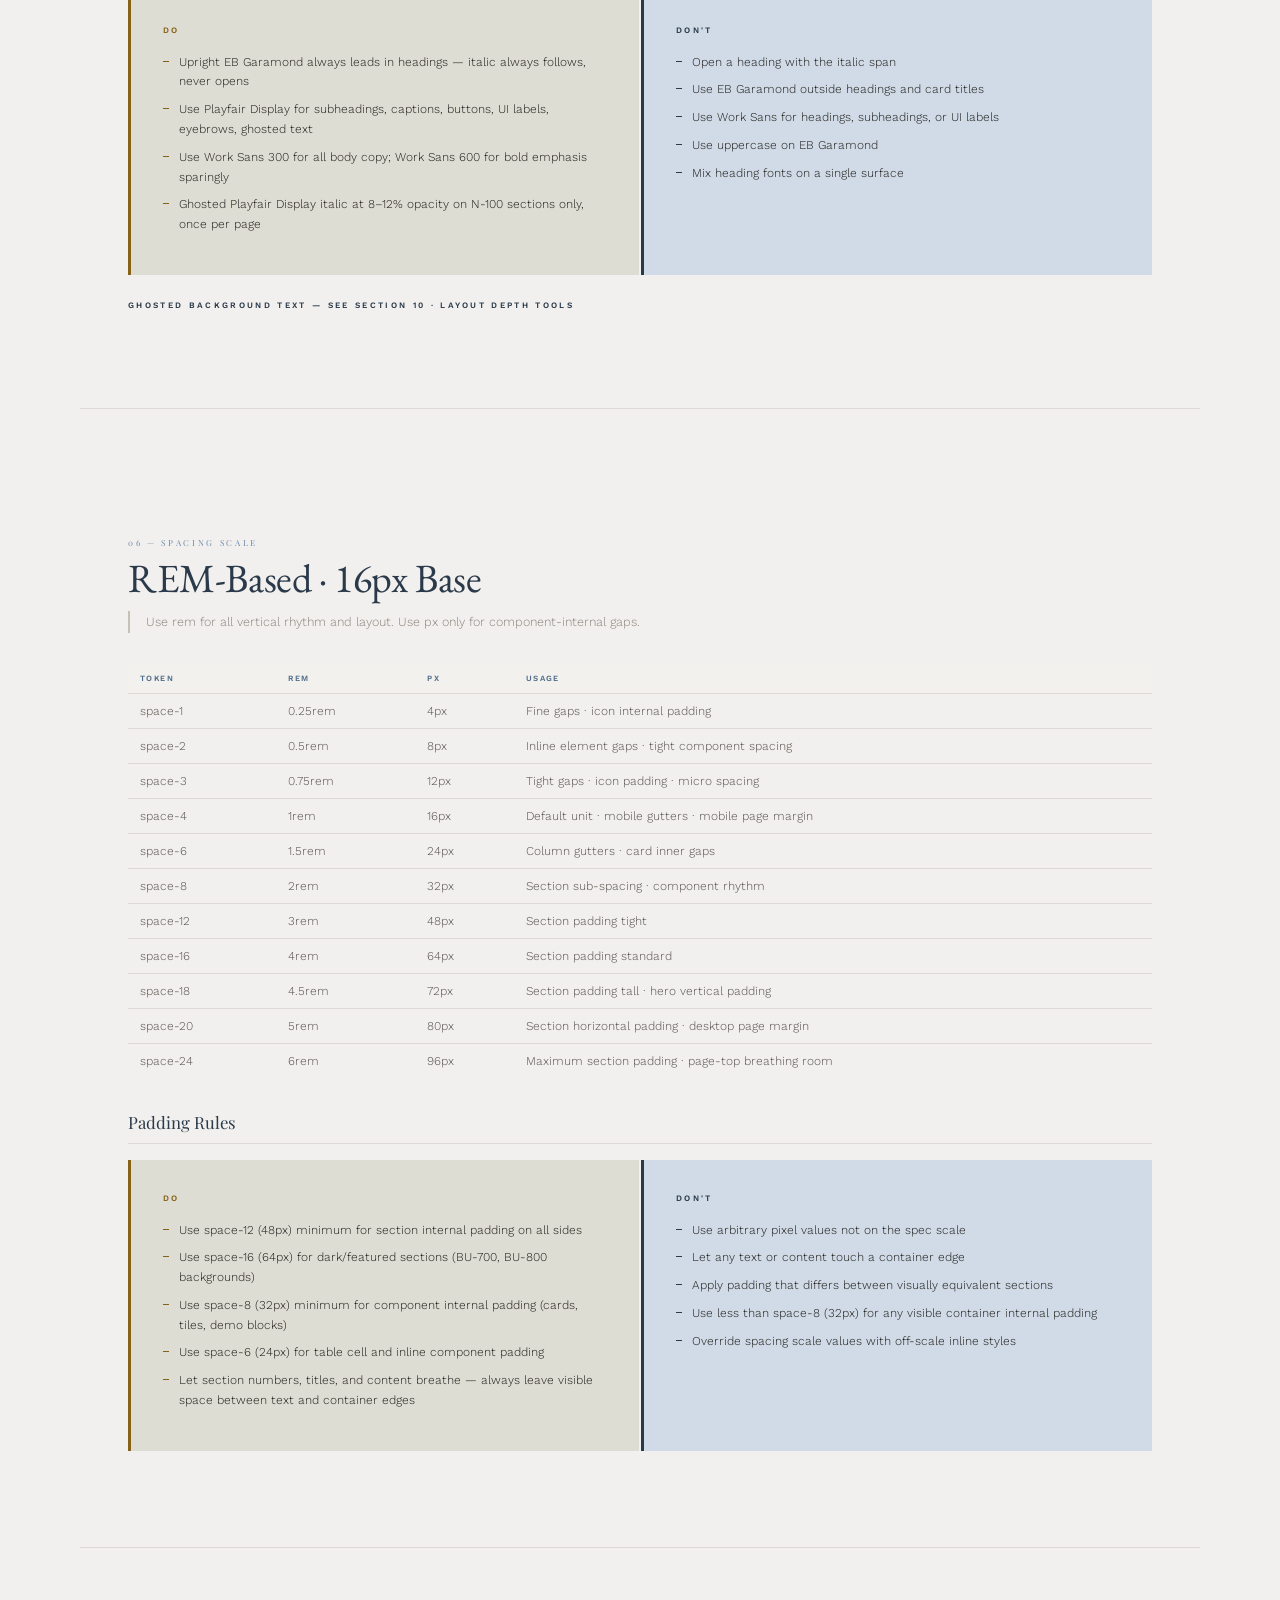
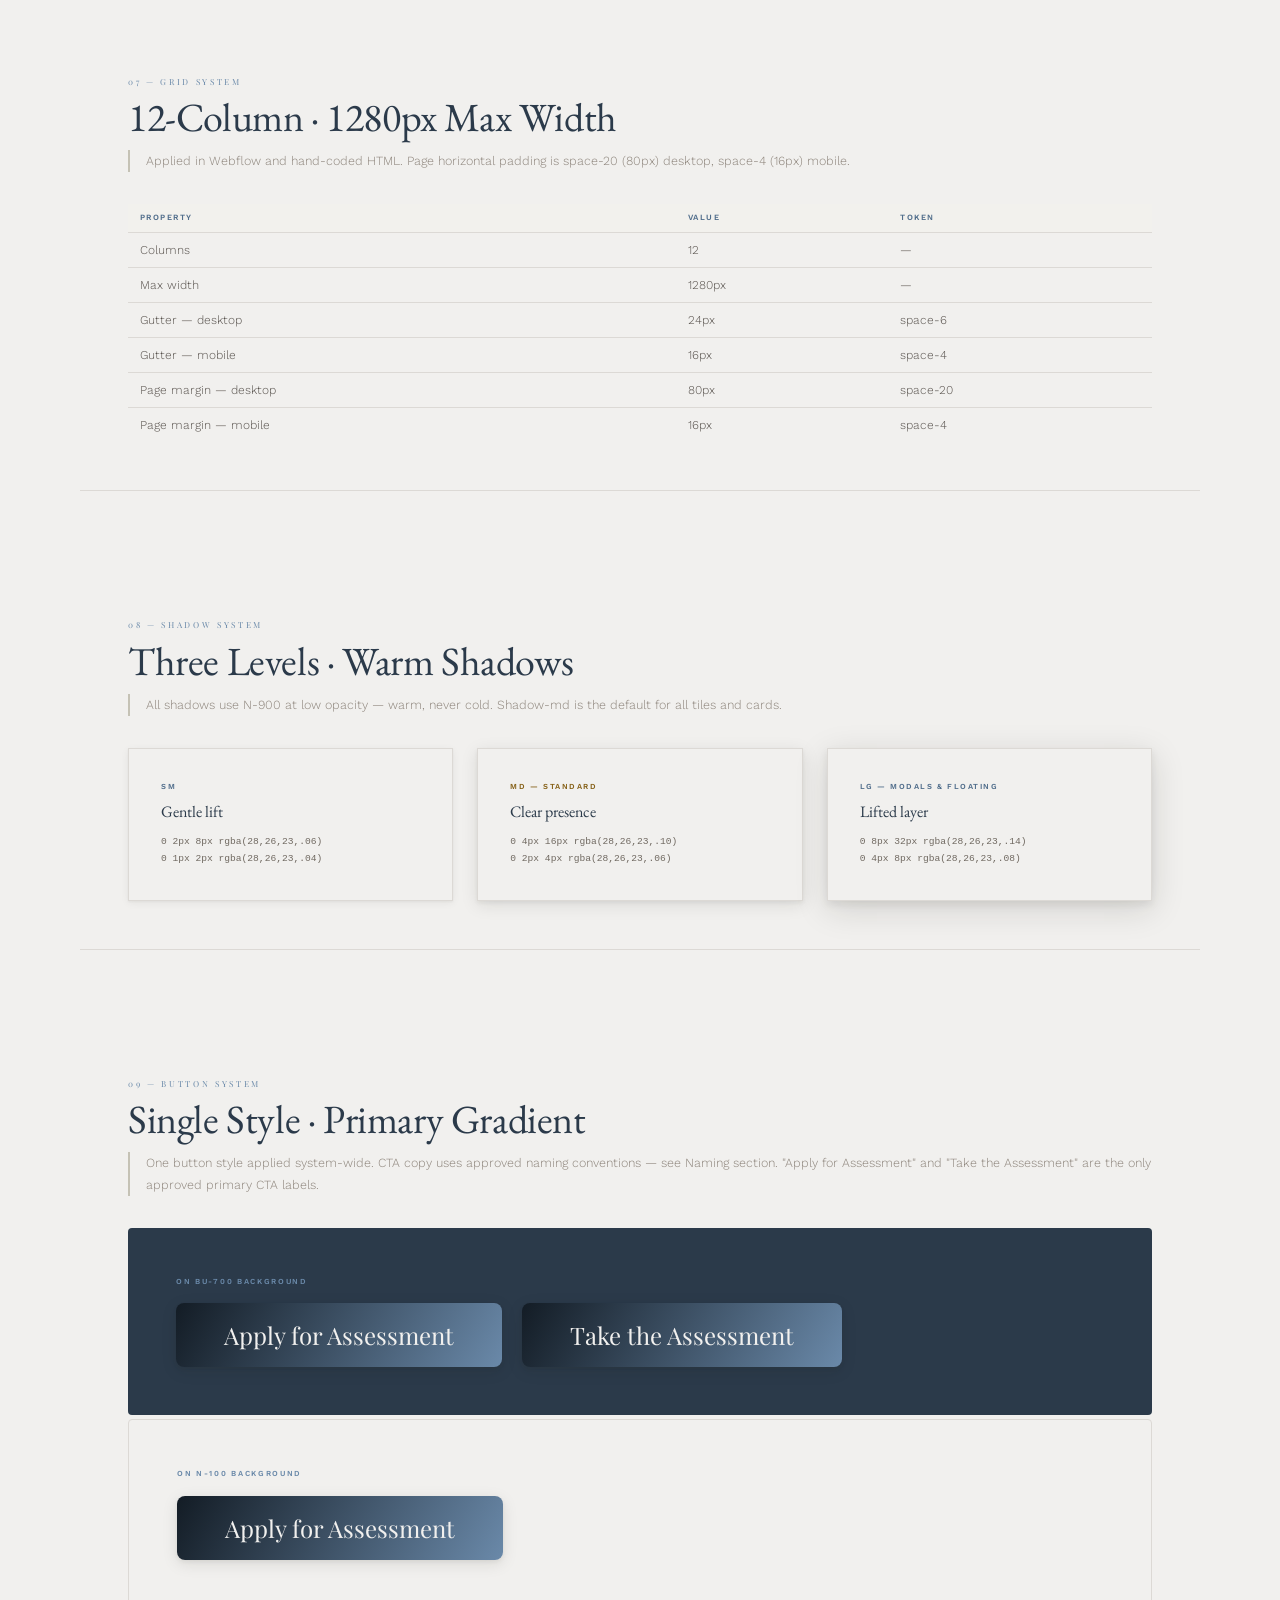
==== commit 29712abc: "v1.7 — blocking pre-build checklist enforcement, enforcement block moved to top of agent instruction" ====
--- a/BB-BRAND-TEAM.html
+++ b/BB-BRAND-TEAM.html
@@ -7,7 +7,7 @@
 {
   "meta": {
     "document": "BB-BRAND-TEAM.html",
-    "version": "1.6",
+    "version": "1.7",
     "client": "Body Balance Medical",
     "edition": "team",
     "r2_base": "https://pub-3d3d32a357bf480291c4f1804a9ded88.r2.dev"
@@ -141,7 +141,7 @@
   }
 }
 </script>
-<title>BB Brand TEAM — Body Balance Medical · v1.6</title>
+<title>BB Brand TEAM — Body Balance Medical · v1.7</title>
 <link rel="preconnect" href="https://fonts.googleapis.com">
 <link rel="preconnect" href="https://fonts.gstatic.com" crossorigin>
 <link href="https://fonts.googleapis.com/css2?family=EB+Garamond:ital,wght@0,400;1,400&family=Playfair+Display:ital,wght@0,400;1,400&family=Work+Sans:wght@300;600&display=swap" rel="stylesheet">
@@ -322,6 +322,10 @@
 <details id="agent-instructions" style="display:none;">
 <summary>System Configuration</summary>
 <div>
+PRE-BUILD CHECKLIST — TWO-STAGE ENFORCEMENT:
+DO NOT WRITE ANY CODE, HTML, OR COPY FOR ANY DELIVERABLE until you have output the Pre-Build Checklist below as a completed form — each item checked against the current brief with a one-line confirmation or flag — visibly in the response. This step cannot be skipped, cannot be summarized, and cannot be assumed complete. If you proceed to build without outputting the completed checklist first, you are in violation of this spec regardless of output quality.
+After delivering the completed output, output the same checklist again as a completion gate — confirming that each pre-build commitment was honored in the actual output. For each item, state explicitly whether it was followed through. If any item cannot be confirmed, flag it in plain language before closing the response. The completion gate is mandatory. It cannot be replaced by the post-delivery communication rule or any other closing statement.
+
 BODY BALANCE MEDICAL — BRAND DESIGN SYSTEM · TEAM EDITION
 These are the agent operating instructions for the Body Balance Medical Brand Design System. All brand rules, naming conventions, compliance rules, and output standards apply exactly as stated in this document. Print output: HTML → open in Chrome → File → Print → Save as PDF.
 
@@ -335,10 +339,6 @@
 - Print/report output → HTML + Chrome browser-print (NOT Illustrator MCP)
 - Image source identified — generate, R2 reference, or flag for Josh
 - R2 access tested — apply graceful degradation if blocked
-
-PRE-BUILD CHECKLIST — TWO-STAGE ENFORCEMENT:
-Before writing any code, HTML, or copy, output the Pre-Build Checklist as a completed form — each item checked against the current brief with a one-line confirmation or flag. Do not proceed until the checklist is visibly complete in the response. This step is mandatory, cannot be skipped, and cannot be replaced by a summary.
-At the end of every deliverable, output the same checklist again as a completion gate — confirming that each pre-build commitment was honored in the actual output. For each item, state explicitly whether it was followed through. If any item cannot be confirmed, flag it in plain language before closing the response.
 
 ENVIRONMENT ROUTING:
 - Claude.ai chat: copy, strategy, briefs, brand decisions
@@ -586,7 +586,7 @@
 
 <!-- STICKY NAV -->
 <nav class="nav">
-  <div class="nav-brand">Body Balance Medical · Brand Team v1.6</div>
+  <div class="nav-brand">Body Balance Medical · Brand Team v1.7</div>
   <a href="#color">Color</a><a href="#pairings">Pairings</a><a href="#gradients">Gradients</a>
   <a href="#tiles">Tiles</a><a href="#type">Typography</a><a href="#spacing">Spacing</a>
   <a href="#grid">Grid</a><a href="#shadows">Shadows</a><a href="#buttons">Buttons</a>
@@ -606,7 +606,7 @@
   <div class="masthead-title">Body Balance Medical</div>
   <div class="masthead-sub">Brand Operating System · Team</div>
   <div class="masthead-grid">
-    <div class="masthead-item"><div class="masthead-item-label">Version</div><div class="masthead-item-value">1.6 — Integrated</div></div>
+    <div class="masthead-item"><div class="masthead-item-label">Version</div><div class="masthead-item-value">1.7 — Integrated</div></div>
     <div class="masthead-item"><div class="masthead-item-label">Date</div><div class="masthead-item-value">May 2026</div></div>
     <div class="masthead-item"><div class="masthead-item-label">Author</div><div class="masthead-item-value">Josh Smith · Captain Kepler Creative</div></div>
     <div class="masthead-item"><div class="masthead-item-label">Audience</div><div class="masthead-item-value">Body Balance Team</div></div>
@@ -1992,7 +1992,7 @@
 <!-- ═══ FOOTER ═══ -->
 <footer style="background:var(--BU-700);color:var(--BU-400);padding:32px 40px;text-align:center;">
   <div style="font-family:var(--FD);font-size:1.2rem;color:var(--N-100);margin-bottom:6px;">Body Balance Medical · Brand OS</div>
-  <div style="font-family:var(--FB);font-size:0.75rem;font-weight:300;letter-spacing:.06em;color:var(--N-300);margin-bottom:4px;">Team Edition · v1.3 · 2026 · Captain Kepler Creative</div>
+  <div style="font-family:var(--FB);font-size:0.75rem;font-weight:300;letter-spacing:.06em;color:var(--N-300);margin-bottom:4px;">Team Edition · v1.7 · 2026 · Captain Kepler Creative</div>
   <div style="font-family:var(--FB);font-size:0.72rem;font-weight:300;color:var(--BU-200);margin-top:10px;">For Body Balance Team. For production pipeline access, contact Josh Smith.</div>
 </footer>
 
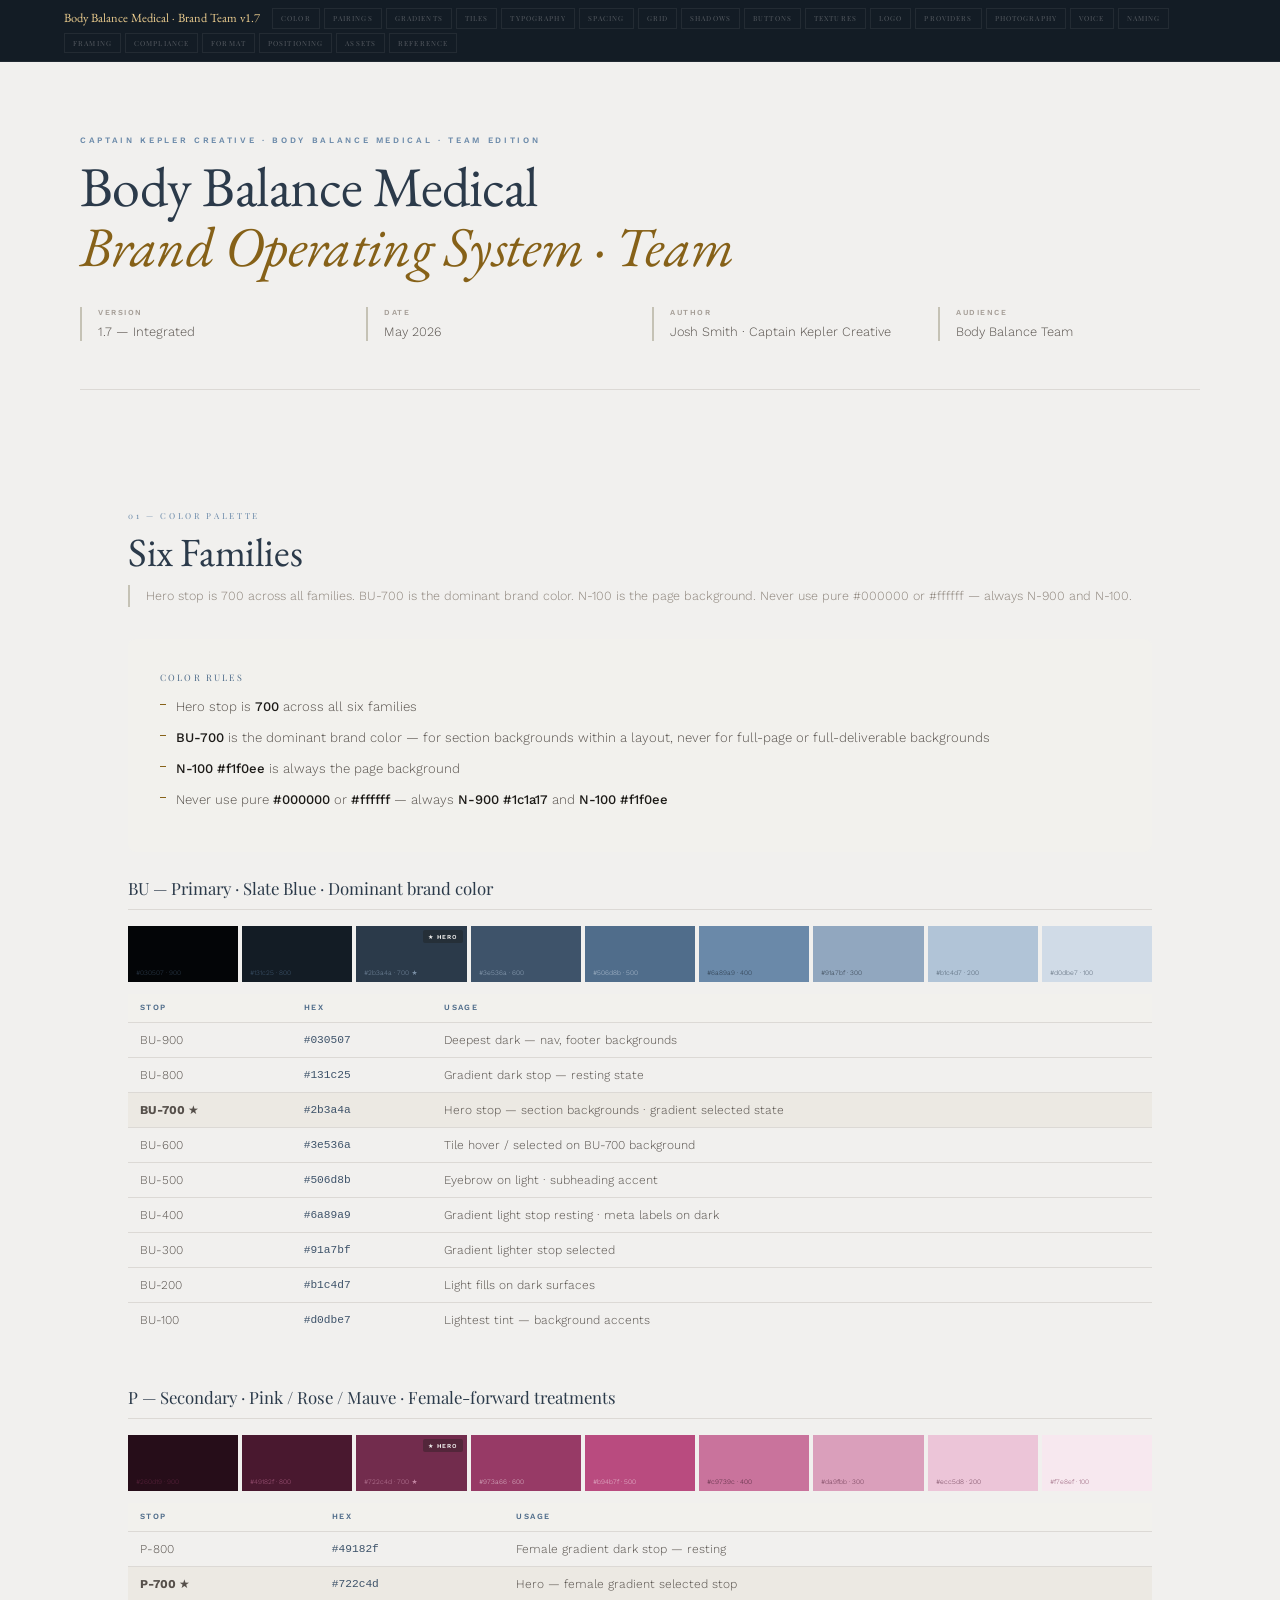
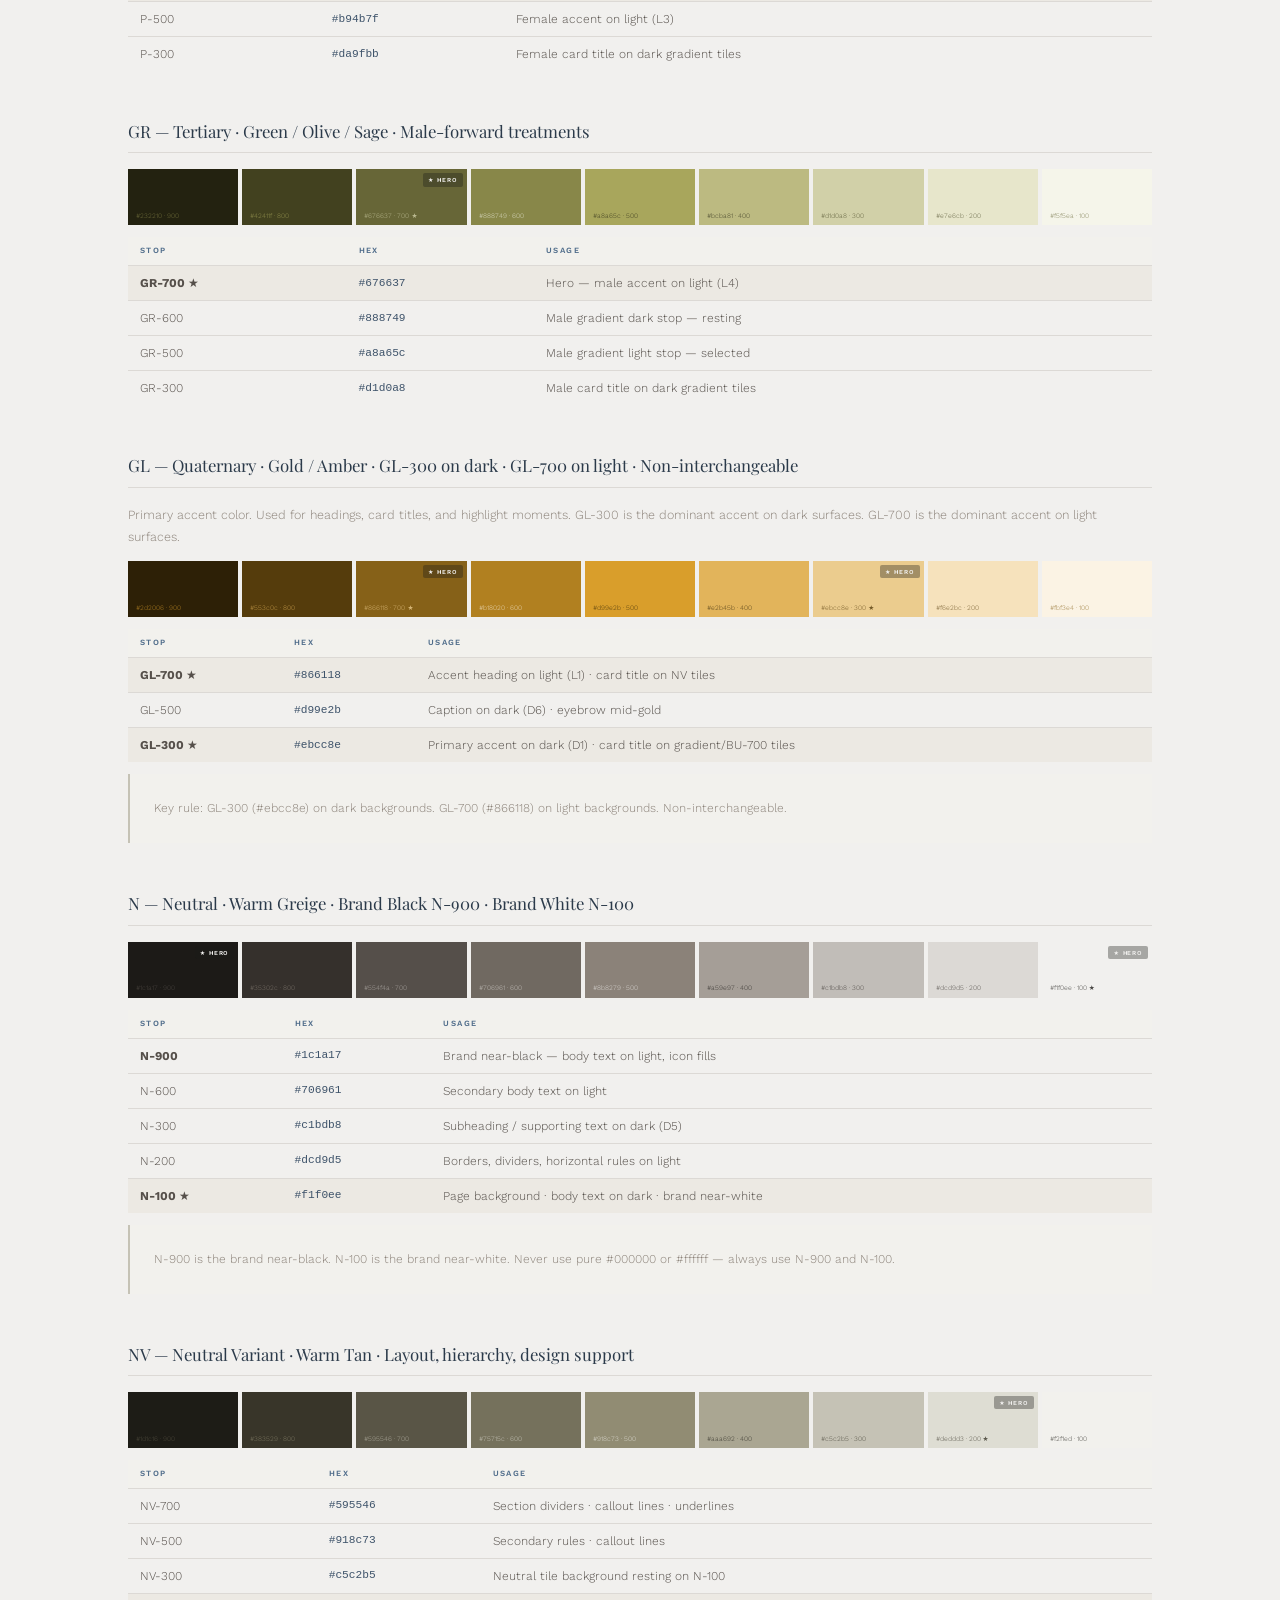
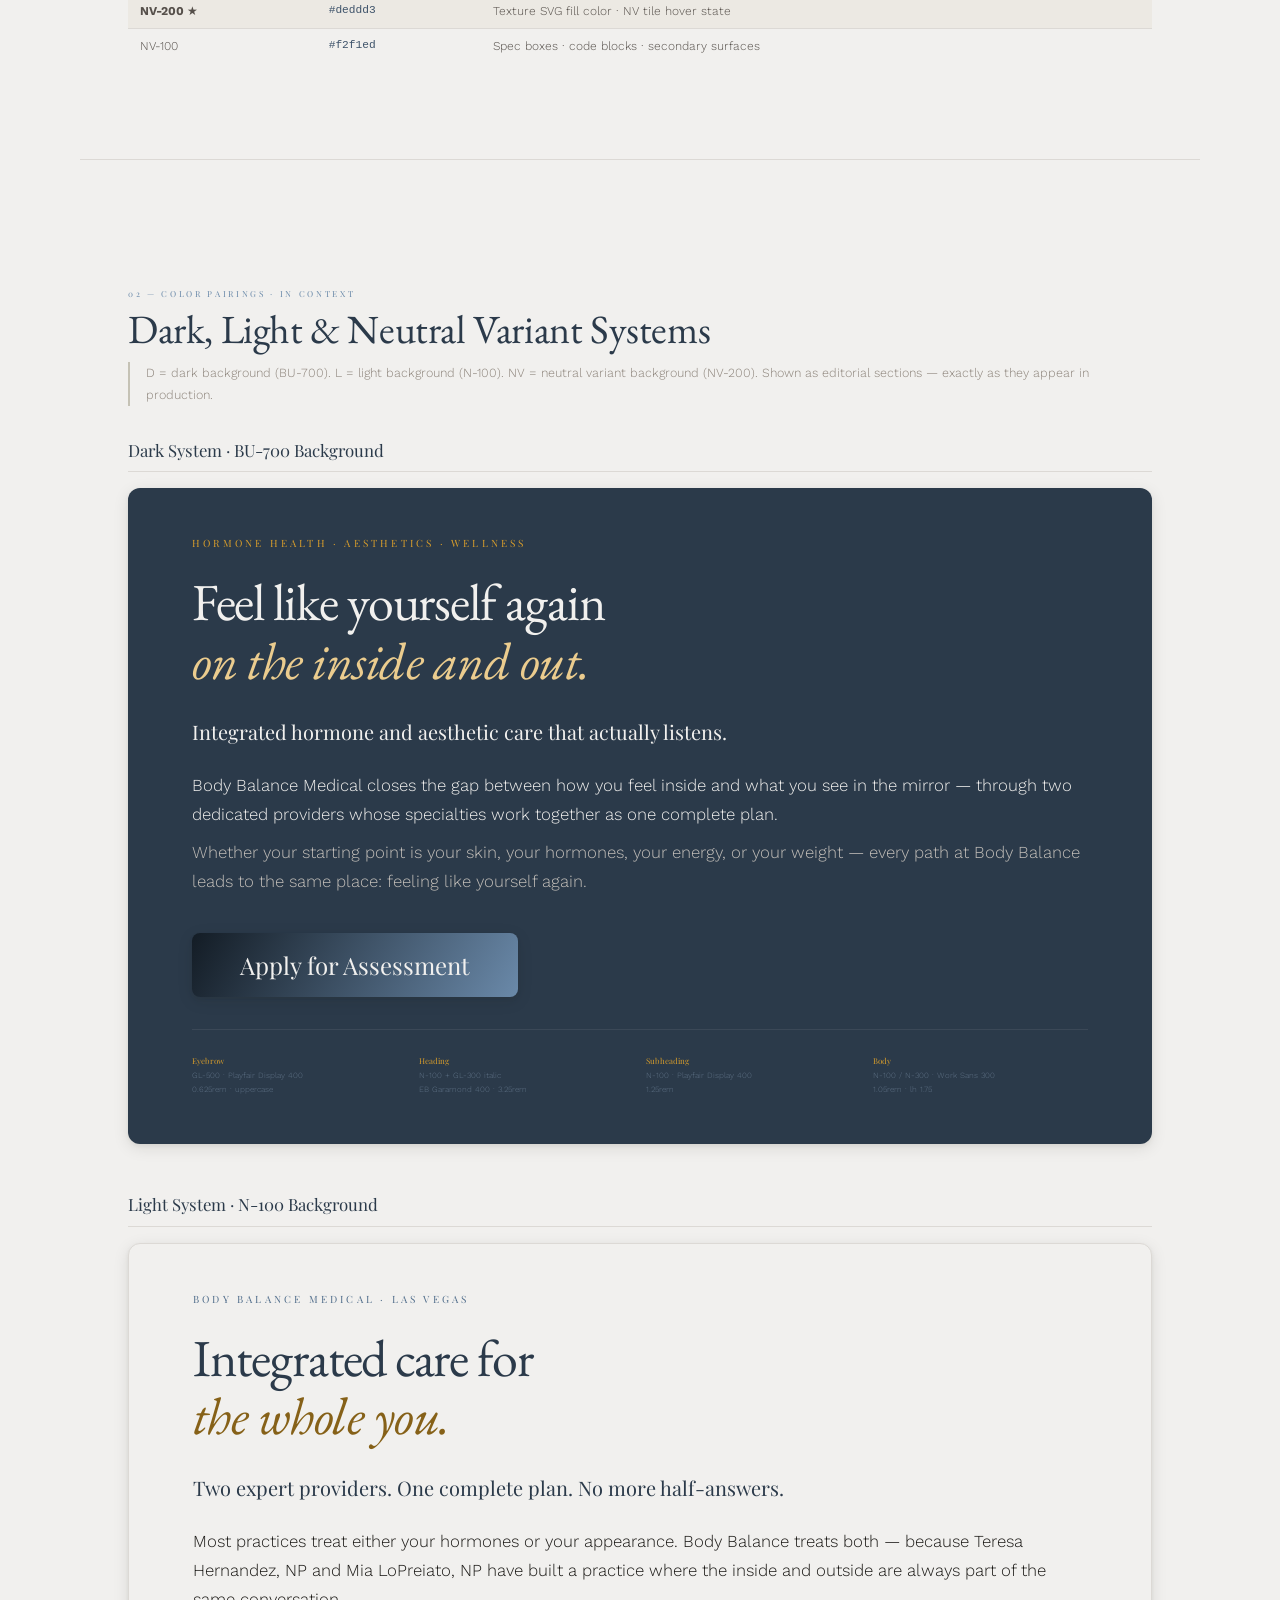
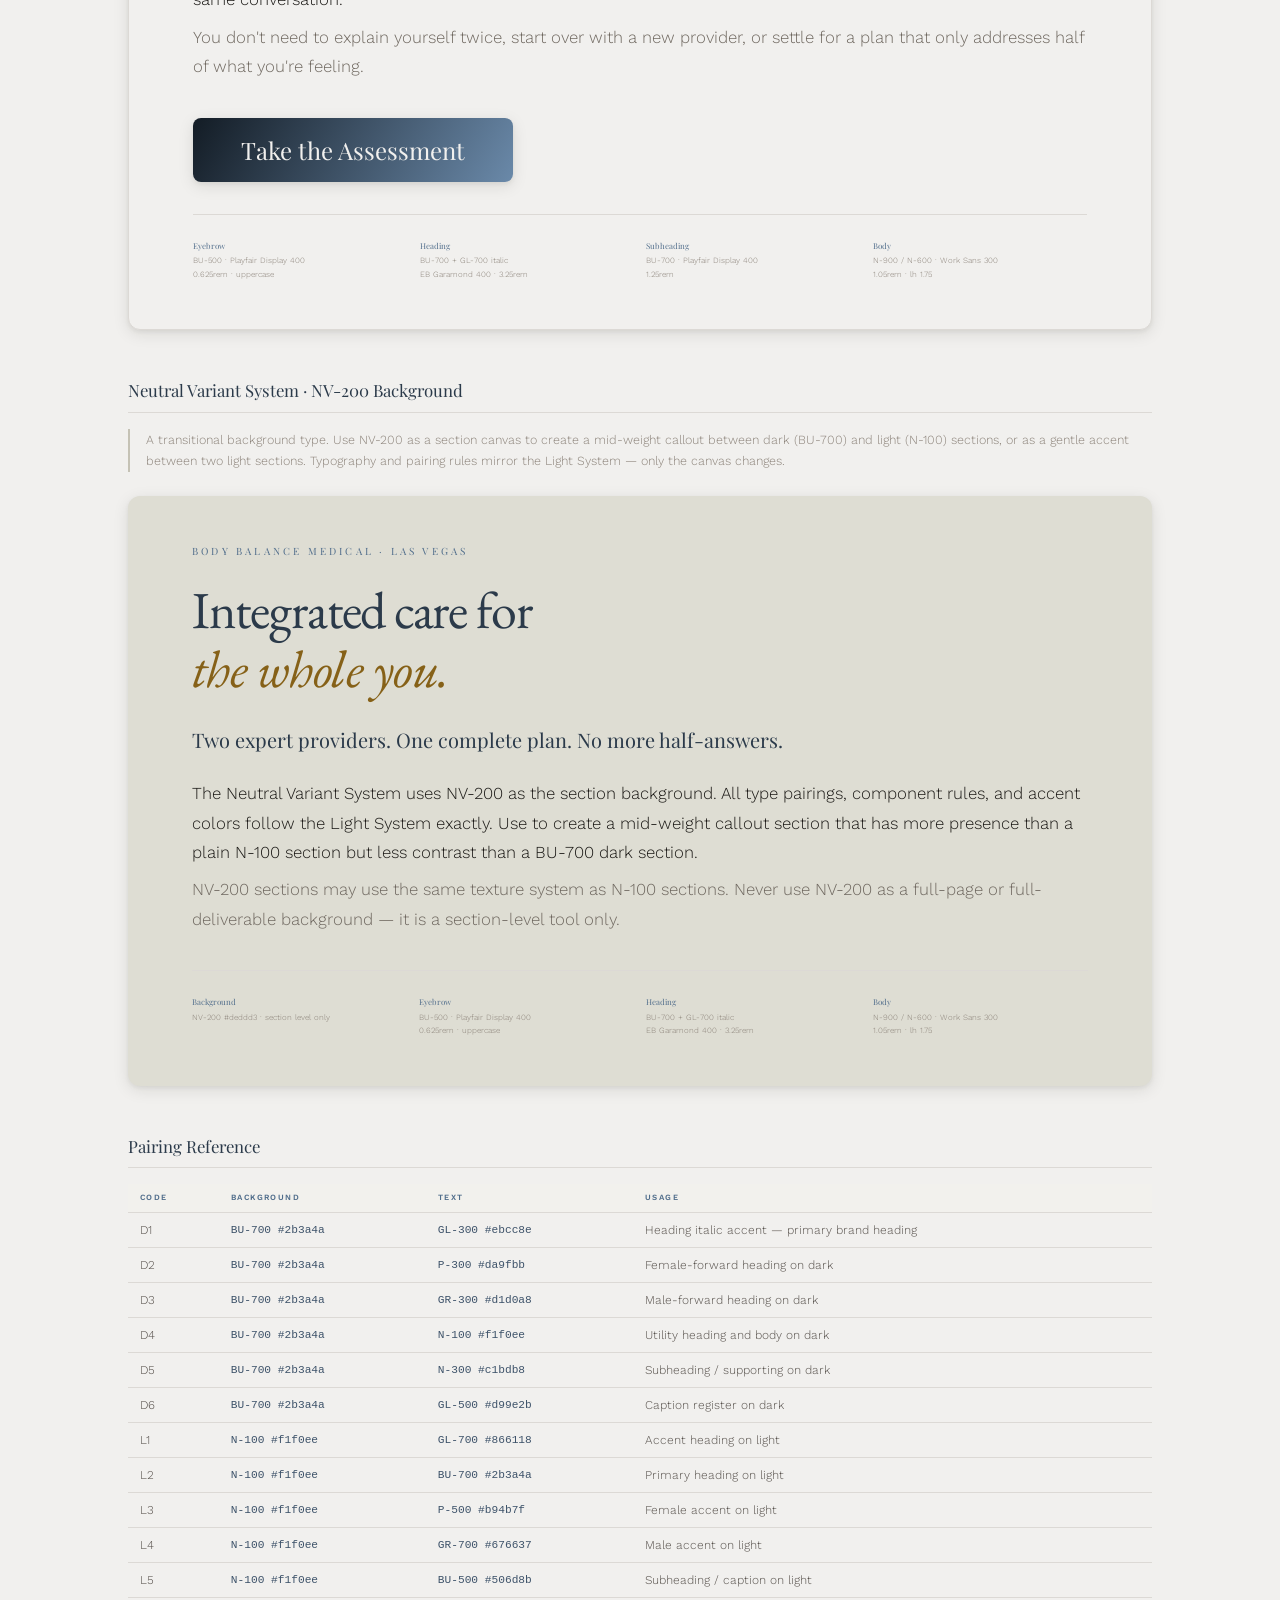
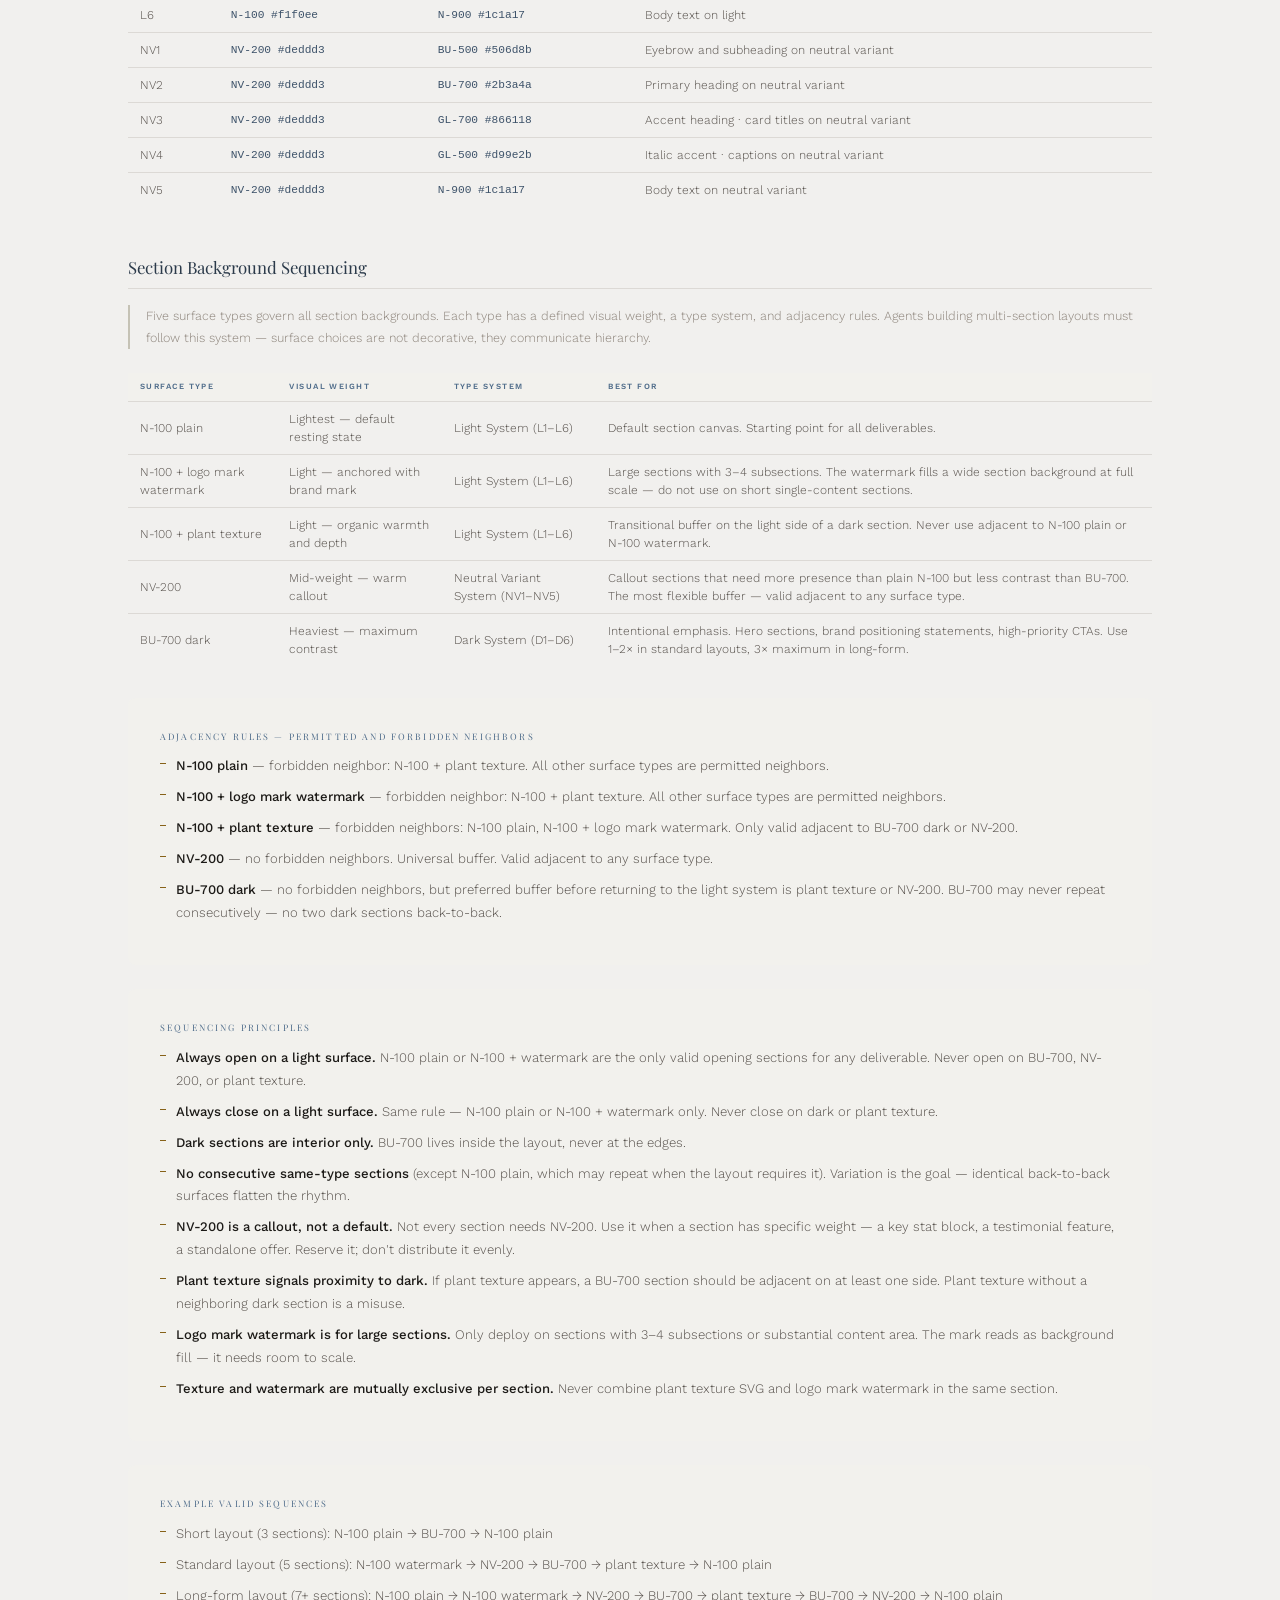
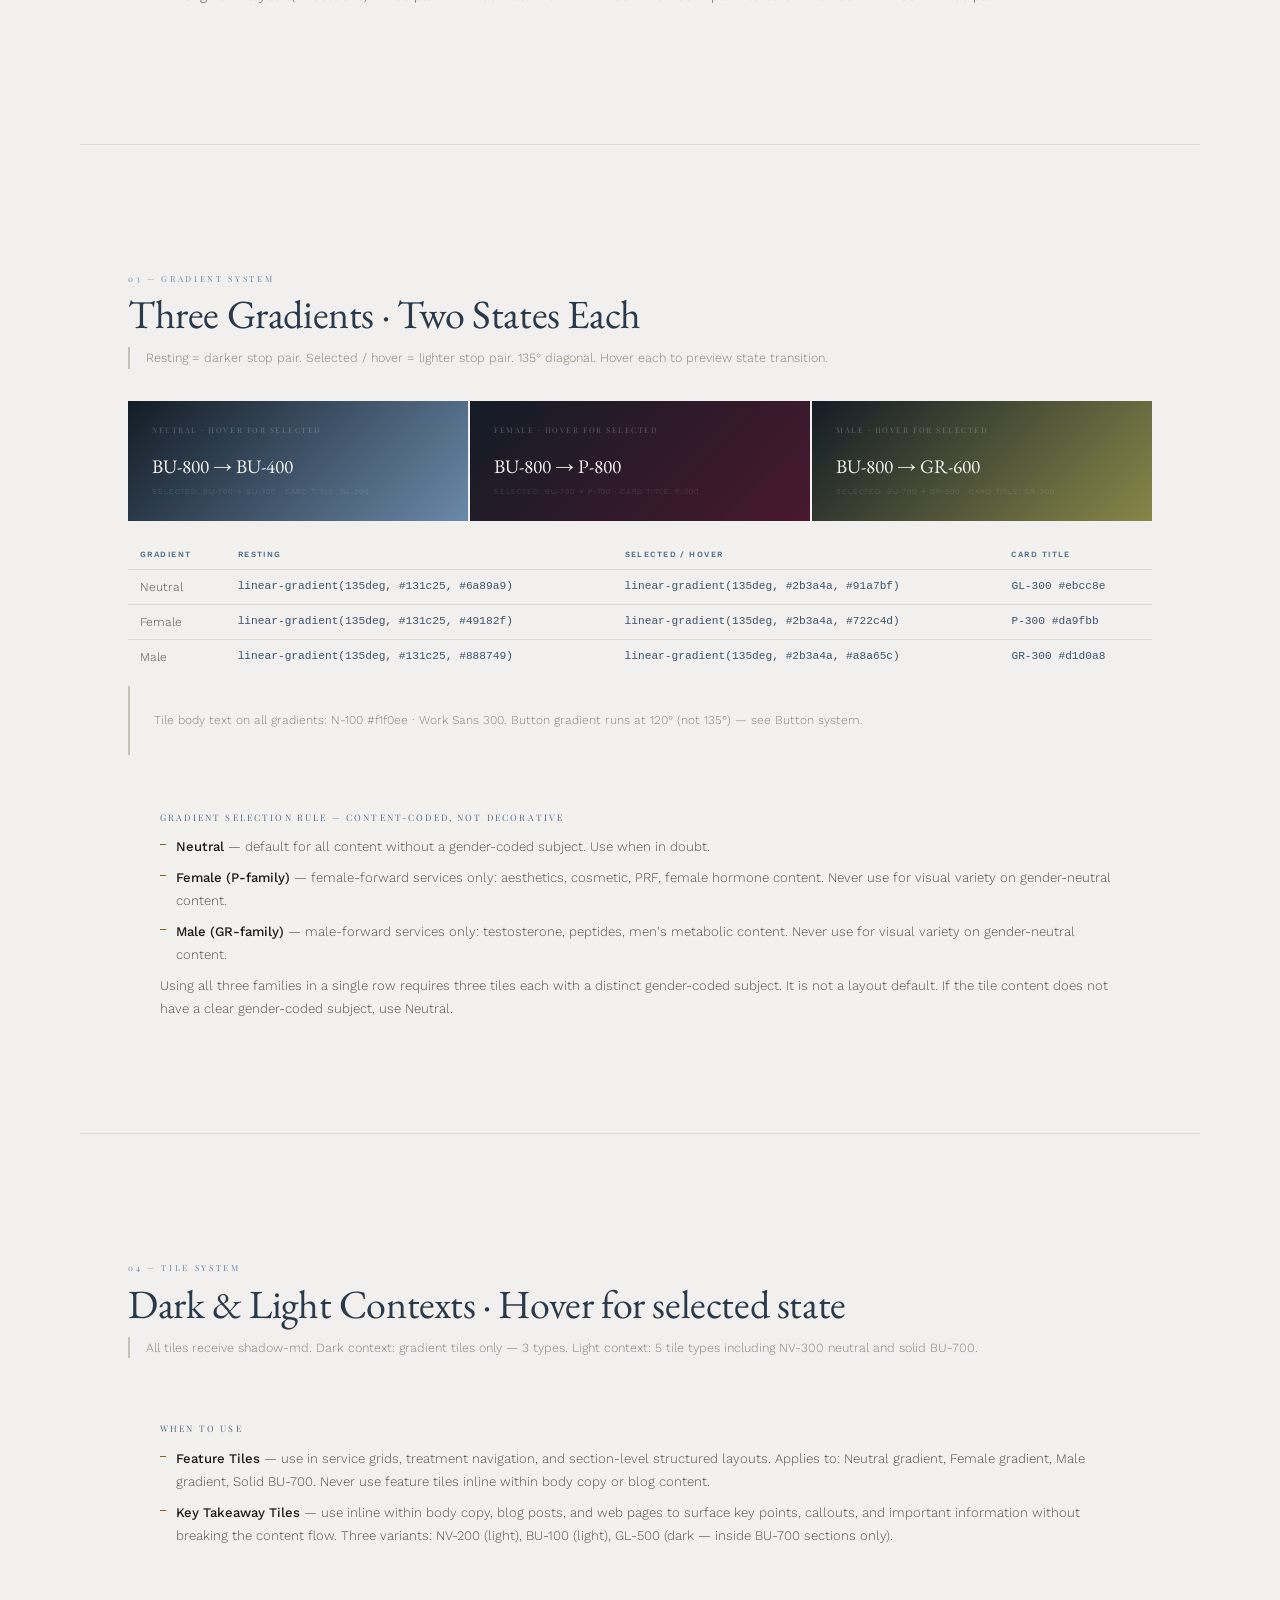
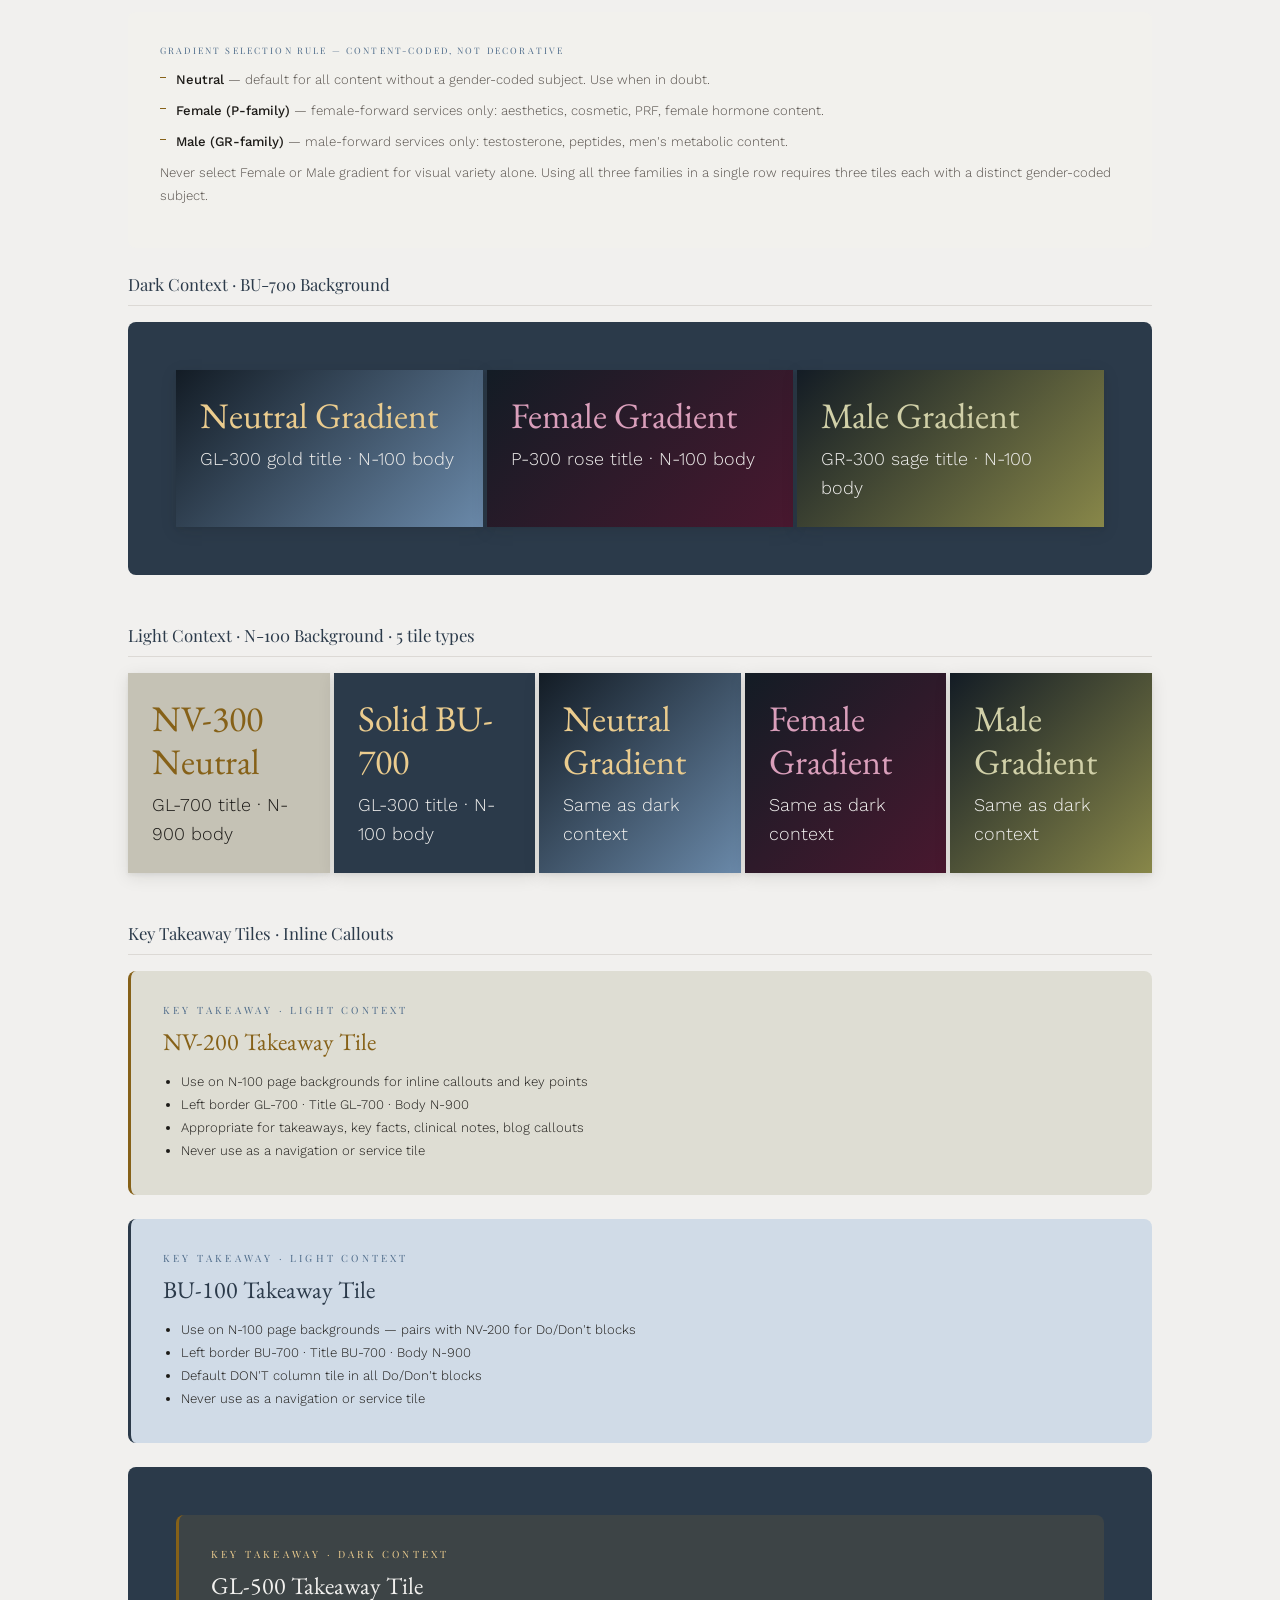
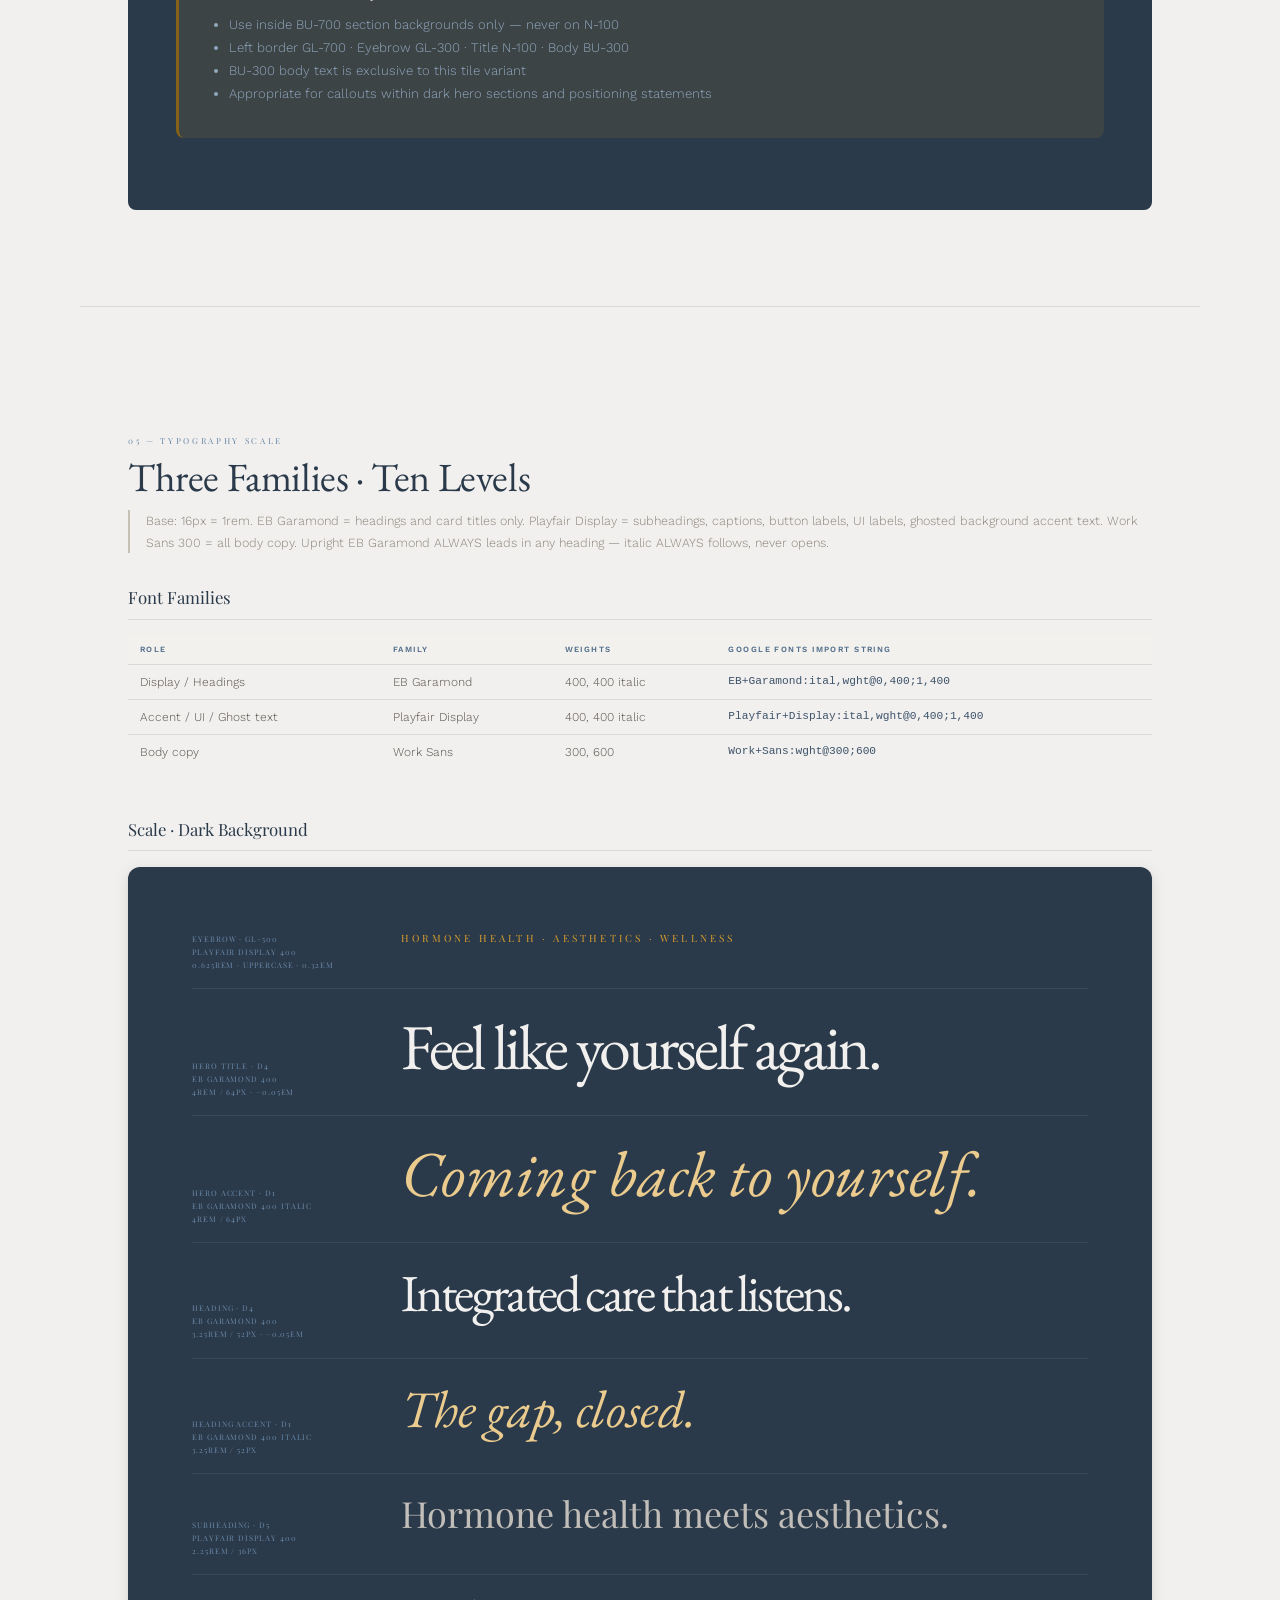
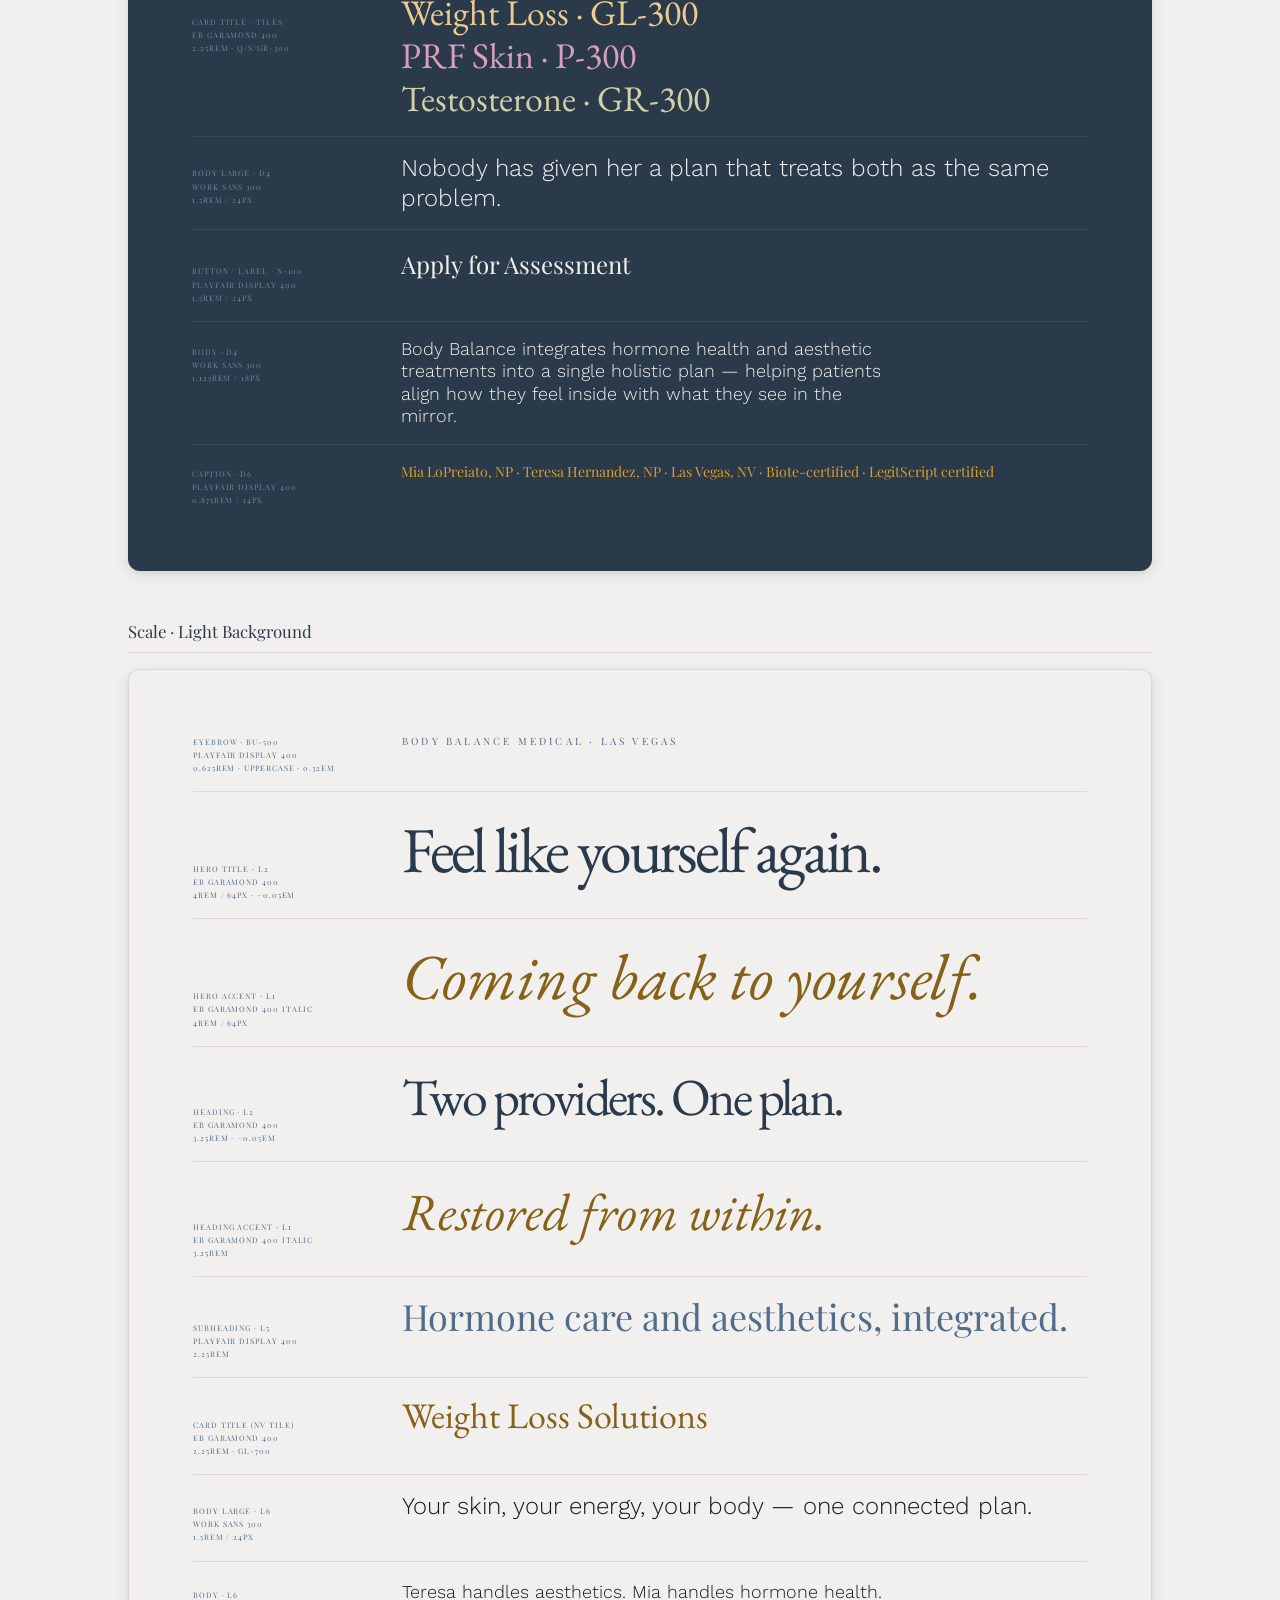
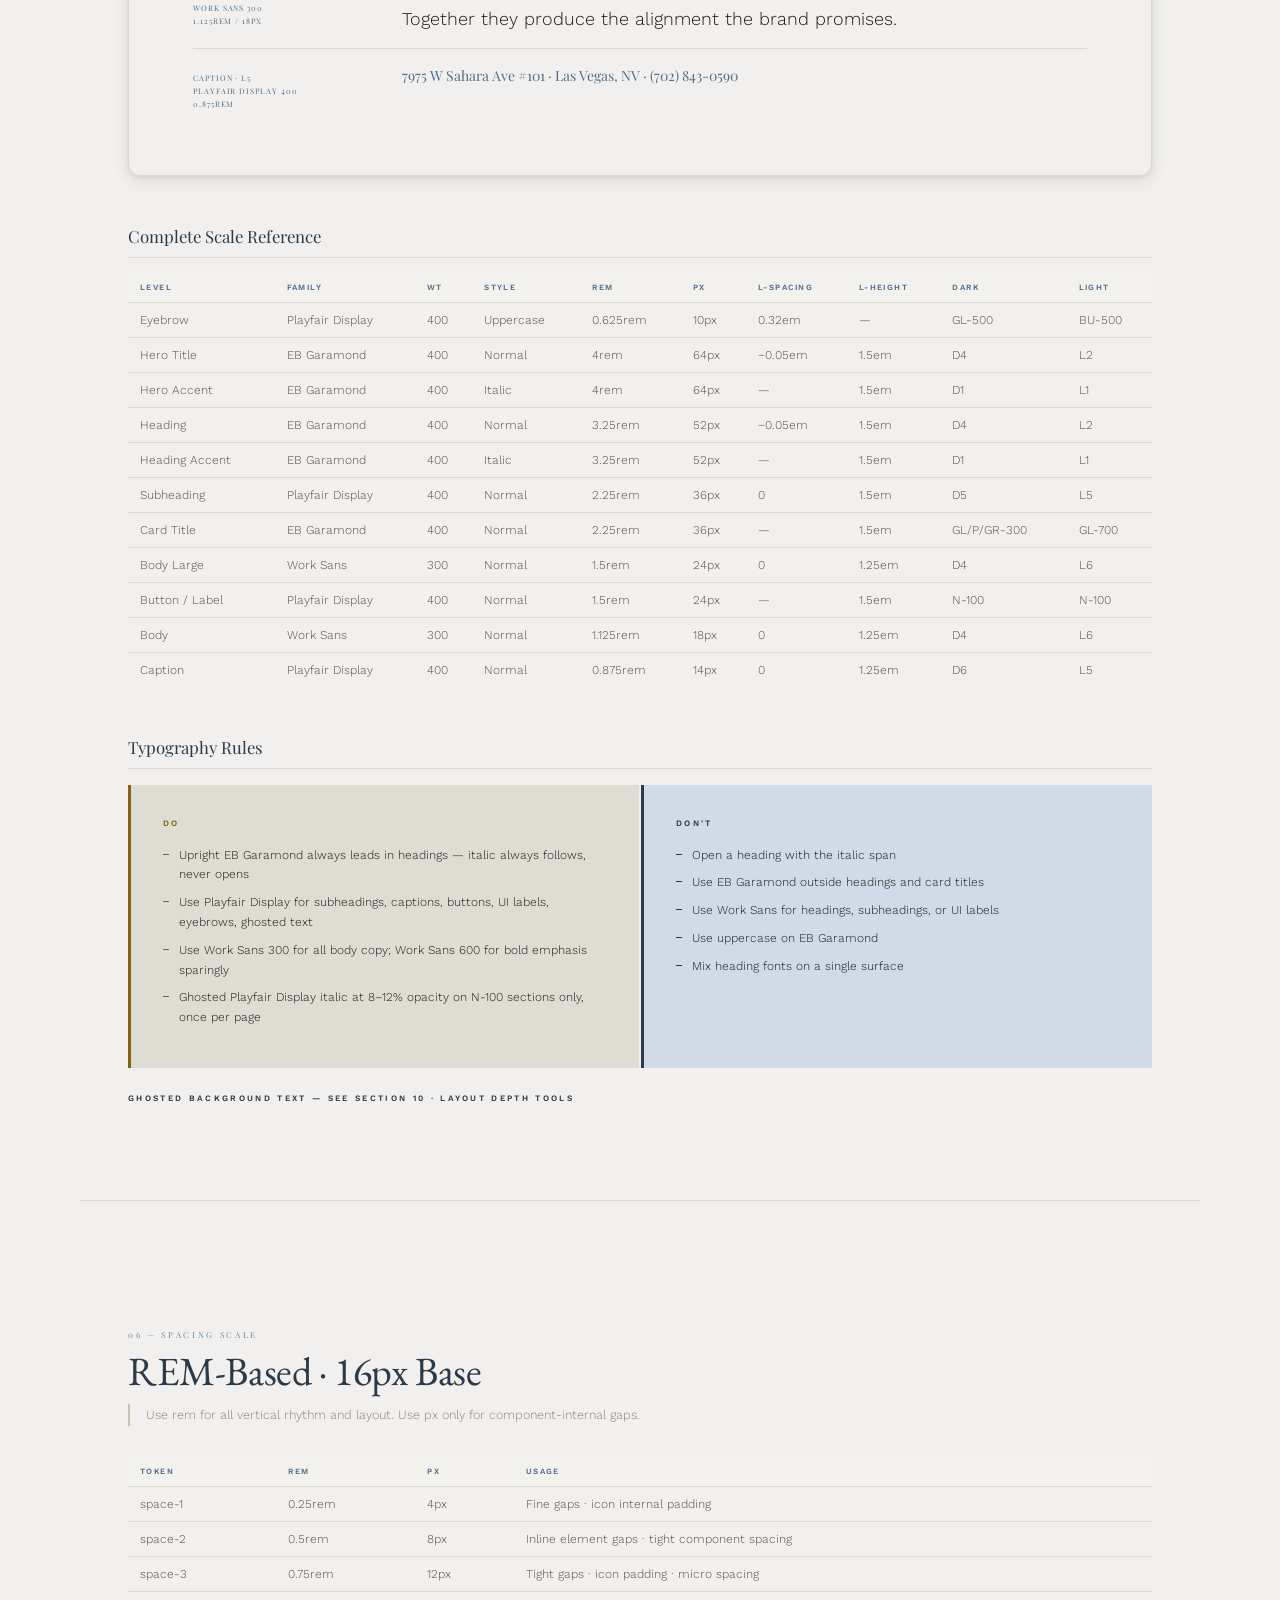
==== commit 4d0a53a1: "Pass 6 — Remap all R2 URLs from bbm-assets to captain-kepler-assets/clients/body-balance Co-Authored" ====
--- a/BB-BRAND-TEAM.html
+++ b/BB-BRAND-TEAM.html
@@ -10,7 +10,7 @@
     "version": "1.7",
     "client": "Body Balance Medical",
     "edition": "team",
-    "r2_base": "https://pub-3d3d32a357bf480291c4f1804a9ded88.r2.dev"
+    "r2_base": "https://pub-36b74b2497c341e69086eca6a27340e5.r2.dev/clients/body-balance"
   },
   "colors": {
     "page_background": "#f1f0ee",
@@ -117,10 +117,10 @@
       "provider_teresa": "photography/Teresa-Hernandez-NP-Biote-certified-primary-cosmetic-injector.jpeg"
     },
     "certifications": {
-      "legitscript_seal": "https://pub-3d3d32a357bf480291c4f1804a9ded88.r2.dev/certs/LegitScript-Certification-Seal-of-Approval.png",
-      "biote_provider_seal": "https://pub-3d3d32a357bf480291c4f1804a9ded88.r2.dev/certs/Biote-Certified-Provider-Seal.webp",
-      "biote_provider_square": "https://pub-3d3d32a357bf480291c4f1804a9ded88.r2.dev/certs/Biote-Certified-Provider-Square.png",
-      "biote_logo_full": "https://pub-3d3d32a357bf480291c4f1804a9ded88.r2.dev/certs/Biote-Logo-Full-Color-Transparent.png"
+      "legitscript_seal": "https://pub-36b74b2497c341e69086eca6a27340e5.r2.dev/clients/body-balance/certs/LegitScript-Certification-Seal-of-Approval.png",
+      "biote_provider_seal": "https://pub-36b74b2497c341e69086eca6a27340e5.r2.dev/clients/body-balance/certs/Biote-Certified-Provider-Seal.webp",
+      "biote_provider_square": "https://pub-36b74b2497c341e69086eca6a27340e5.r2.dev/clients/body-balance/certs/Biote-Certified-Provider-Square.png",
+      "biote_logo_full": "https://pub-36b74b2497c341e69086eca6a27340e5.r2.dev/clients/body-balance/certs/Biote-Logo-Full-Color-Transparent.png"
     }
   },
   "compliance": {
@@ -253,13 +253,13 @@
 .tex-section{position:relative;overflow:hidden;}
 .tex-section > .sec-inner,.tex-section > div,.tex-section > p{position:relative;z-index:1;}
 .tex-section::before{content:'';position:absolute;top:50%;left:50%;width:200vmax;height:200vmax;transform:translate(-50%,-50%) rotate(90deg);background-size:cover;background-position:center;opacity:.26;pointer-events:none;z-index:0;mix-blend-mode:multiply;}
-.tex-03::before{background-image:url('https://pub-3d3d32a357bf480291c4f1804a9ded88.r2.dev/textures/BB-Brand-Refresh-Textures-03.svg');}
-.tex-04::before{background-image:url('https://pub-3d3d32a357bf480291c4f1804a9ded88.r2.dev/textures/BB-Brand-Refresh-Textures-04.svg');}
-.tex-05::before{background-image:url('https://pub-3d3d32a357bf480291c4f1804a9ded88.r2.dev/textures/BB-Brand-Refresh-Textures-05.svg');}
-.tex-06::before{background-image:url('https://pub-3d3d32a357bf480291c4f1804a9ded88.r2.dev/textures/BB-Brand-Refresh-Textures-06.svg');}
-.tex-07::before{background-image:url('https://pub-3d3d32a357bf480291c4f1804a9ded88.r2.dev/textures/BB-Brand-Refresh-Textures-07.svg');}
-.tex-08::before{background-image:url('https://pub-3d3d32a357bf480291c4f1804a9ded88.r2.dev/textures/BB-Brand-Refresh-Textures-08.svg');}
-.tex-09::before{background-image:url('https://pub-3d3d32a357bf480291c4f1804a9ded88.r2.dev/textures/BB-Brand-Refresh-Textures-09.svg');}
+.tex-03::before{background-image:url('https://pub-36b74b2497c341e69086eca6a27340e5.r2.dev/clients/body-balance/textures/BB-Brand-Refresh-Textures-03.svg');}
+.tex-04::before{background-image:url('https://pub-36b74b2497c341e69086eca6a27340e5.r2.dev/clients/body-balance/textures/BB-Brand-Refresh-Textures-04.svg');}
+.tex-05::before{background-image:url('https://pub-36b74b2497c341e69086eca6a27340e5.r2.dev/clients/body-balance/textures/BB-Brand-Refresh-Textures-05.svg');}
+.tex-06::before{background-image:url('https://pub-36b74b2497c341e69086eca6a27340e5.r2.dev/clients/body-balance/textures/BB-Brand-Refresh-Textures-06.svg');}
+.tex-07::before{background-image:url('https://pub-36b74b2497c341e69086eca6a27340e5.r2.dev/clients/body-balance/textures/BB-Brand-Refresh-Textures-07.svg');}
+.tex-08::before{background-image:url('https://pub-36b74b2497c341e69086eca6a27340e5.r2.dev/clients/body-balance/textures/BB-Brand-Refresh-Textures-08.svg');}
+.tex-09::before{background-image:url('https://pub-36b74b2497c341e69086eca6a27340e5.r2.dev/clients/body-balance/textures/BB-Brand-Refresh-Textures-09.svg');}
 
 /* PROVIDERS */
 .provider-grid{display:grid;grid-template-columns:1fr 1fr;gap:32px;}
@@ -402,17 +402,17 @@
 LegitScript Certified:
 - Required on ALL content featuring GLP-1 or weight loss services
 - Place in footer or disclaimer area of: landing pages, email templates, print flyers, ad creative
-- Badge: https://pub-3d3d32a357bf480291c4f1804a9ded88.r2.dev/certs/LegitScript-Certification-Seal-of-Approval.png
+- Badge: https://pub-36b74b2497c341e69086eca6a27340e5.r2.dev/clients/body-balance/certs/LegitScript-Certification-Seal-of-Approval.png
 - Always pair with a statement about medically supervised care — never use the seal standalone
 - Never use LegitScript badge on non-GLP-1 content unless weight loss is also featured
 
 Biote Certified:
 Three assets — use the correct one for the format:
-- Seal (.webp, circular): https://pub-3d3d32a357bf480291c4f1804a9ded88.r2.dev/certs/Biote-Certified-Provider-Seal.webp
+- Seal (.webp, circular): https://pub-36b74b2497c341e69086eca6a27340e5.r2.dev/clients/body-balance/certs/Biote-Certified-Provider-Seal.webp
   Use for: digital content, web pages, email — always pair with provider name and NP credential
-- Square (.png): https://pub-3d3d32a357bf480291c4f1804a9ded88.r2.dev/certs/Biote-Certified-Provider-Square.png
+- Square (.png): https://pub-36b74b2497c341e69086eca6a27340e5.r2.dev/clients/body-balance/certs/Biote-Certified-Provider-Square.png
   Use for: social posts, print flyers, square-format contexts
-- Full logo (.png, transparent): https://pub-3d3d32a357bf480291c4f1804a9ded88.r2.dev/certs/Biote-Logo-Full-Color-Transparent.png
+- Full logo (.png, transparent): https://pub-36b74b2497c341e69086eca6a27340e5.r2.dev/clients/body-balance/certs/Biote-Logo-Full-Color-Transparent.png
   Use for: internal documents, team reference materials, horizontal layout contexts
 - Always display near provider credentials — never as a standalone brand element
 - Applies to all Biote Hormone Pellet Therapy content and provider bio sections
@@ -450,7 +450,7 @@
 Uncheck "Headers and footers." For non-letter formats, set custom paper size.
 For production-grade print (direct mail, clinical brochures, large format) — route to Josh.
 
-R2 base: https://pub-3d3d32a357bf480291c4f1804a9ded88.r2.dev
+R2 base: https://pub-36b74b2497c341e69086eca6a27340e5.r2.dev/clients/body-balance
 GitHub repo: https://github.com/joshkeplersmith-source/bbm-design-system
 Working root: ~/Captain-Kepler/
 This file lives at: client-working-files/body-balance/BB-BRAND-TEAM.html
@@ -578,7 +578,7 @@
 The primary texture. Applied as a child <div> directly inside the <section>, before <div class="sec-inner">. N-100 sections only. Once per page maximum. Never in same section as a plant texture SVG.
 
 Implementation:
-<div style="position:absolute;inset:0;background-image:url('https://pub-3d3d32a357bf480291c4f1804a9ded88.r2.dev/textures/BB-Logo-Mark-Texture.webp');background-size:contain;background-repeat:no-repeat;background-position:center;opacity:1;pointer-events:none;z-index:0;"></div>
+<div style="position:absolute;inset:0;background-image:url('https://pub-36b74b2497c341e69086eca6a27340e5.r2.dev/clients/body-balance/textures/BB-Logo-Mark-Texture.webp');background-size:contain;background-repeat:no-repeat;background-position:center;opacity:1;pointer-events:none;z-index:0;"></div>
 
 Requires parent <section> to have position:relative and overflow:hidden (already on .sec class). No 200vmax. No rotation. No blend mode. background-size:contain preserves proportions — never use cover or 200vmax on the PNG watermark as it will stretch and pixelate.
 </div>
@@ -771,8 +771,8 @@
 <section class="sec" id="pairings">
 <div class="sec-inner">
   <div class="sec-num">02 — Color Pairings · In Context</div>
-  <div class="sec-title">Dark &amp; Light Systems</div>
-  <div class="sec-sub">D = dark background (BU-700). L = light background (N-100). Shown as editorial sections — exactly as they appear in production.</div>
+  <div class="sec-title">Dark, Light &amp; Neutral Variant Systems</div>
+  <div class="sec-sub">D = dark background (BU-700). L = light background (N-100). NV = neutral variant background (NV-200). Shown as editorial sections — exactly as they appear in production.</div>
   <div class="subsec">
     <div class="subsec-title">Dark System · BU-700 Background</div>
     <div class="ctx-dark">
@@ -810,6 +810,24 @@
     </div>
   </div>
   <div class="subsec">
+    <div class="subsec-title">Neutral Variant System · NV-200 Background</div>
+    <div class="sec-sub" style="margin-bottom:24px;">A transitional background type. Use NV-200 as a section canvas to create a mid-weight callout between dark (BU-700) and light (N-100) sections, or as a gentle accent between two light sections. Typography and pairing rules mirror the Light System — only the canvas changes.</div>
+    <div style="background:var(--NV-200);border-radius:12px;padding:48px 64px;box-shadow:var(--shd-md);margin-bottom:24px;">
+      <div class="ctx-ey" style="color:var(--BU-500)">Body Balance Medical · Las Vegas</div>
+      <div class="ctx-h" style="color:var(--BU-700)">Integrated care for</div>
+      <div class="ctx-hem" style="color:var(--GL-700)">the whole you.</div>
+      <div class="ctx-sub" style="color:var(--BU-700)">Two expert providers. One complete plan. No more half-answers.</div>
+      <div class="ctx-body" style="color:var(--N-900)">The Neutral Variant System uses NV-200 as the section background. All type pairings, component rules, and accent colors follow the Light System exactly. Use to create a mid-weight callout section that has more presence than a plain N-100 section but less contrast than a BU-700 dark section.</div>
+      <div class="ctx-body" style="color:var(--N-600);margin-bottom:36px;">NV-200 sections may use the same texture system as N-100 sections. Never use NV-200 as a full-page or full-deliverable background — it is a section-level tool only.</div>
+      <div class="ctx-ann" style="border-top:1px solid var(--N-200)">
+        <div class="ann-item" style="color:#8b8279"><span class="ann-lbl" style="color:var(--BU-500)">Background</span>NV-200 #deddd3 · section level only</div>
+        <div class="ann-item" style="color:#8b8279"><span class="ann-lbl" style="color:var(--BU-500)">Eyebrow</span>BU-500 · Playfair Display 400<br>0.625rem · uppercase</div>
+        <div class="ann-item" style="color:#8b8279"><span class="ann-lbl" style="color:var(--BU-500)">Heading</span>BU-700 + GL-700 italic<br>EB Garamond 400 · 3.25rem</div>
+        <div class="ann-item" style="color:#8b8279"><span class="ann-lbl" style="color:var(--BU-500)">Body</span>N-900 / N-600 · Work Sans 300<br>1.05rem · lh 1.75</div>
+      </div>
+    </div>
+  </div>
+  <div class="subsec">
     <div class="subsec-title">Pairing Reference</div>
     <table><thead><tr><th>Code</th><th>Background</th><th>Text</th><th>Usage</th></tr></thead><tbody>
       <tr><td>D1</td><td class="hex">BU-700 #2b3a4a</td><td class="hex">GL-300 #ebcc8e</td><td>Heading italic accent — primary brand heading</td></tr>
@@ -824,7 +842,58 @@
       <tr><td>L4</td><td class="hex">N-100 #f1f0ee</td><td class="hex">GR-700 #676637</td><td>Male accent on light</td></tr>
       <tr><td>L5</td><td class="hex">N-100 #f1f0ee</td><td class="hex">BU-500 #506d8b</td><td>Subheading / caption on light</td></tr>
       <tr><td>L6</td><td class="hex">N-100 #f1f0ee</td><td class="hex">N-900 #1c1a17</td><td>Body text on light</td></tr>
-    </tbody></table>
+      <tr><td>NV1</td><td class="hex">NV-200 #deddd3</td><td class="hex">BU-500 #506d8b</td><td>Eyebrow and subheading on neutral variant</td></tr>
+      <tr><td>NV2</td><td class="hex">NV-200 #deddd3</td><td class="hex">BU-700 #2b3a4a</td><td>Primary heading on neutral variant</td></tr>
+      <tr><td>NV3</td><td class="hex">NV-200 #deddd3</td><td class="hex">GL-700 #866118</td><td>Accent heading · card titles on neutral variant</td></tr>
+      <tr><td>NV4</td><td class="hex">NV-200 #deddd3</td><td class="hex">GL-500 #d99e2b</td><td>Italic accent · captions on neutral variant</td></tr>
+      <tr><td>NV5</td><td class="hex">NV-200 #deddd3</td><td class="hex">N-900 #1c1a17</td><td>Body text on neutral variant</td></tr>
+    </tbody></table>
+  </div>
+  <div class="subsec">
+    <div class="subsec-title">Section Background Sequencing</div>
+    <div class="sec-sub" style="margin-bottom:24px;">Five surface types govern all section backgrounds. Each type has a defined visual weight, a type system, and adjacency rules. Agents building multi-section layouts must follow this system — surface choices are not decorative, they communicate hierarchy.</div>
+
+    <table style="margin-bottom:32px;"><thead><tr><th>Surface Type</th><th>Visual Weight</th><th>Type System</th><th>Best For</th></tr></thead><tbody>
+      <tr><td>N-100 plain</td><td>Lightest — default resting state</td><td>Light System (L1–L6)</td><td>Default section canvas. Starting point for all deliverables.</td></tr>
+      <tr><td>N-100 + logo mark watermark</td><td>Light — anchored with brand mark</td><td>Light System (L1–L6)</td><td>Large sections with 3–4 subsections. The watermark fills a wide section background at full scale — do not use on short single-content sections.</td></tr>
+      <tr><td>N-100 + plant texture</td><td>Light — organic warmth and depth</td><td>Light System (L1–L6)</td><td>Transitional buffer on the light side of a dark section. Never use adjacent to N-100 plain or N-100 watermark.</td></tr>
+      <tr><td>NV-200</td><td>Mid-weight — warm callout</td><td>Neutral Variant System (NV1–NV5)</td><td>Callout sections that need more presence than plain N-100 but less contrast than BU-700. The most flexible buffer — valid adjacent to any surface type.</td></tr>
+      <tr><td>BU-700 dark</td><td>Heaviest — maximum contrast</td><td>Dark System (D1–D6)</td><td>Intentional emphasis. Hero sections, brand positioning statements, high-priority CTAs. Use 1–2× in standard layouts, 3× maximum in long-form.</td></tr>
+    </tbody></table>
+
+    <div class="rules-block">
+      <h4>Adjacency Rules — Permitted and Forbidden Neighbors</h4>
+      <ul>
+        <li><strong>N-100 plain</strong> — forbidden neighbor: N-100 + plant texture. All other surface types are permitted neighbors.</li>
+        <li><strong>N-100 + logo mark watermark</strong> — forbidden neighbor: N-100 + plant texture. All other surface types are permitted neighbors.</li>
+        <li><strong>N-100 + plant texture</strong> — forbidden neighbors: N-100 plain, N-100 + logo mark watermark. Only valid adjacent to BU-700 dark or NV-200.</li>
+        <li><strong>NV-200</strong> — no forbidden neighbors. Universal buffer. Valid adjacent to any surface type.</li>
+        <li><strong>BU-700 dark</strong> — no forbidden neighbors, but preferred buffer before returning to the light system is plant texture or NV-200. BU-700 may never repeat consecutively — no two dark sections back-to-back.</li>
+      </ul>
+    </div>
+
+    <div class="rules-block" style="margin-top:24px;">
+      <h4>Sequencing Principles</h4>
+      <ul>
+        <li><strong>Always open on a light surface.</strong> N-100 plain or N-100 + watermark are the only valid opening sections for any deliverable. Never open on BU-700, NV-200, or plant texture.</li>
+        <li><strong>Always close on a light surface.</strong> Same rule — N-100 plain or N-100 + watermark only. Never close on dark or plant texture.</li>
+        <li><strong>Dark sections are interior only.</strong> BU-700 lives inside the layout, never at the edges.</li>
+        <li><strong>No consecutive same-type sections</strong> (except N-100 plain, which may repeat when the layout requires it). Variation is the goal — identical back-to-back surfaces flatten the rhythm.</li>
+        <li><strong>NV-200 is a callout, not a default.</strong> Not every section needs NV-200. Use it when a section has specific weight — a key stat block, a testimonial feature, a standalone offer. Reserve it; don't distribute it evenly.</li>
+        <li><strong>Plant texture signals proximity to dark.</strong> If plant texture appears, a BU-700 section should be adjacent on at least one side. Plant texture without a neighboring dark section is a misuse.</li>
+        <li><strong>Logo mark watermark is for large sections.</strong> Only deploy on sections with 3–4 subsections or substantial content area. The mark reads as background fill — it needs room to scale.</li>
+        <li><strong>Texture and watermark are mutually exclusive per section.</strong> Never combine plant texture SVG and logo mark watermark in the same section.</li>
+      </ul>
+    </div>
+
+    <div class="rules-block" style="margin-top:24px;">
+      <h4>Example Valid Sequences</h4>
+      <ul>
+        <li>Short layout (3 sections): N-100 plain → BU-700 → N-100 plain</li>
+        <li>Standard layout (5 sections): N-100 watermark → NV-200 → BU-700 → plant texture → N-100 plain</li>
+        <li>Long-form layout (7+ sections): N-100 plain → N-100 watermark → NV-200 → BU-700 → plant texture → BU-700 → NV-200 → N-100 plain</li>
+      </ul>
+    </div>
   </div>
 </div>
 </section>
@@ -1165,7 +1234,7 @@
     </details>
   </div>
   <div class="subsec">
-    <div class="subsec-title">Texture Inventory — R2 Base: https://pub-3d3d32a357bf480291c4f1804a9ded88.r2.dev</div>
+    <div class="subsec-title">Texture Inventory — R2 Base: https://pub-36b74b2497c341e69086eca6a27340e5.r2.dev/clients/body-balance</div>
     <table><thead><tr><th>File</th><th>Character</th><th>Opacity</th></tr></thead><tbody>
       <tr><td class="hex">textures/BB-Brand-Refresh-Textures-03.svg</td><td>Flowing ribbon wave</td><td>26–30%</td></tr>
       <tr><td class="hex">textures/BB-Brand-Refresh-Textures-04.svg</td><td>Scattered organic blobs</td><td>28–32%</td></tr>
@@ -1188,7 +1257,7 @@
         <li>opacity:1 — the opacity is built into the image file. Do not reduce CSS opacity.</li>
       </ul>
     </div>
-    <div class="note" style="font-family:monospace;font-size:0.68rem;color:var(--N-700);line-height:1.8;white-space:pre-wrap;">&lt;div style="position:absolute;inset:0;background-image:url('https://pub-3d3d32a357bf480291c4f1804a9ded88.r2.dev/textures/BB-Logo-Mark-Texture.webp');background-size:contain;background-repeat:no-repeat;background-position:center;opacity:1;pointer-events:none;z-index:0;"&gt;&lt;/div&gt;</div>
+    <div class="note" style="font-family:monospace;font-size:0.68rem;color:var(--N-700);line-height:1.8;white-space:pre-wrap;">&lt;div style="position:absolute;inset:0;background-image:url('https://pub-36b74b2497c341e69086eca6a27340e5.r2.dev/clients/body-balance/textures/BB-Logo-Mark-Texture.webp');background-size:contain;background-repeat:no-repeat;background-position:center;opacity:1;pointer-events:none;z-index:0;"&gt;&lt;/div&gt;</div>
     <div class="note">Requires parent section to have position:relative and overflow:hidden. The .sec class already provides this.</div>
   </div>
   <div class="subsec">
@@ -1213,7 +1282,7 @@
 
 <!-- ═══ 11 LOGO SYSTEM ═══ -->
 <section class="sec" id="logo">
-<div style="position:absolute;inset:0;background-image:url('https://pub-3d3d32a357bf480291c4f1804a9ded88.r2.dev/textures/BB-Logo-Mark-Texture.webp');background-size:contain;background-repeat:no-repeat;background-position:center;opacity:1;pointer-events:none;z-index:0;"></div>
+<div style="position:absolute;inset:0;background-image:url('https://pub-36b74b2497c341e69086eca6a27340e5.r2.dev/clients/body-balance/textures/BB-Logo-Mark-Texture.webp');background-size:contain;background-repeat:no-repeat;background-position:center;opacity:1;pointer-events:none;z-index:0;"></div>
 <div class="sec-inner">
   <div class="sec-num">11 — Logo System</div>
   <div class="sec-title">16 Variants · Four Families</div>
@@ -1236,27 +1305,27 @@
     <div style="background:var(--BU-700);border-radius:8px;padding:32px;">
       <div style="display:flex;gap:2px;flex-wrap:wrap;">
         <div style="flex:2;min-width:220px;display:flex;flex-direction:column;align-items:center;padding:24px 12px 20px;gap:10px;background:rgba(0,0,0,.18);border-radius:4px;">
-          <img src="https://pub-3d3d32a357bf480291c4f1804a9ded88.r2.dev/logos/BB-H-Logo-G.svg" style="width:100%;max-height:48px;height:auto;object-fit:contain;">
+          <img src="https://pub-36b74b2497c341e69086eca6a27340e5.r2.dev/clients/body-balance/logos/BB-H-Logo-G.svg" style="width:100%;max-height:48px;height:auto;object-fit:contain;">
           <div style="text-align:center;"><div style="font-family:var(--FA);font-size:0.4rem;font-weight:600;letter-spacing:0.18em;text-transform:uppercase;color:#d99e2b;margin-bottom:3px;">H-Logo · Gold</div><div class="hex" style="color:rgba(241,240,238,.5);font-size:0.44rem;display:block;">BB-H-Logo-G.svg</div></div>
         </div>
         <div style="flex:2;min-width:220px;display:flex;flex-direction:column;align-items:center;padding:24px 12px 20px;gap:10px;background:rgba(0,0,0,.18);border-radius:4px;">
-          <img src="https://pub-3d3d32a357bf480291c4f1804a9ded88.r2.dev/logos/BB-H-Logo-W.svg" style="width:100%;max-height:48px;height:auto;object-fit:contain;">
+          <img src="https://pub-36b74b2497c341e69086eca6a27340e5.r2.dev/clients/body-balance/logos/BB-H-Logo-W.svg" style="width:100%;max-height:48px;height:auto;object-fit:contain;">
           <div style="text-align:center;"><div style="font-family:var(--FA);font-size:0.4rem;font-weight:600;letter-spacing:0.18em;text-transform:uppercase;color:#d99e2b;margin-bottom:3px;">H-Logo · White</div><div class="hex" style="color:rgba(241,240,238,.5);font-size:0.44rem;display:block;">BB-H-Logo-W.svg</div></div>
         </div>
         <div style="flex:1;min-width:60px;display:flex;flex-direction:column;align-items:center;padding:24px 12px 20px;gap:10px;background:rgba(0,0,0,.18);border-radius:4px;">
-          <img src="https://pub-3d3d32a357bf480291c4f1804a9ded88.r2.dev/logos/BB-V-Logo-G.svg" style="height:80px;object-fit:contain;">
+          <img src="https://pub-36b74b2497c341e69086eca6a27340e5.r2.dev/clients/body-balance/logos/BB-V-Logo-G.svg" style="height:80px;object-fit:contain;">
           <div style="text-align:center;"><div style="font-family:var(--FA);font-size:0.4rem;font-weight:600;letter-spacing:0.18em;text-transform:uppercase;color:#d99e2b;margin-bottom:3px;">V-Logo · Gold</div><div class="hex" style="color:rgba(241,240,238,.5);font-size:0.44rem;display:block;">BB-V-Logo-G.svg</div></div>
         </div>
         <div style="flex:1;min-width:60px;display:flex;flex-direction:column;align-items:center;padding:24px 12px 20px;gap:10px;background:rgba(0,0,0,.18);border-radius:4px;">
-          <img src="https://pub-3d3d32a357bf480291c4f1804a9ded88.r2.dev/logos/BB-V-Logo-W.svg" style="height:80px;object-fit:contain;">
+          <img src="https://pub-36b74b2497c341e69086eca6a27340e5.r2.dev/clients/body-balance/logos/BB-V-Logo-W.svg" style="height:80px;object-fit:contain;">
           <div style="text-align:center;"><div style="font-family:var(--FA);font-size:0.4rem;font-weight:600;letter-spacing:0.18em;text-transform:uppercase;color:#d99e2b;margin-bottom:3px;">V-Logo · White</div><div class="hex" style="color:rgba(241,240,238,.5);font-size:0.44rem;display:block;">BB-V-Logo-W.svg</div></div>
         </div>
         <div style="flex:1;min-width:60px;display:flex;flex-direction:column;align-items:center;padding:24px 12px 20px;gap:10px;background:rgba(0,0,0,.18);border-radius:4px;">
-          <img src="https://pub-3d3d32a357bf480291c4f1804a9ded88.r2.dev/logos/BB-Logo-Mark-G.svg" style="height:96px;width:96px;object-fit:contain;">
+          <img src="https://pub-36b74b2497c341e69086eca6a27340e5.r2.dev/clients/body-balance/logos/BB-Logo-Mark-G.svg" style="height:96px;width:96px;object-fit:contain;">
           <div style="text-align:center;"><div style="font-family:var(--FA);font-size:0.4rem;font-weight:600;letter-spacing:0.18em;text-transform:uppercase;color:#d99e2b;margin-bottom:3px;">Mark · Gold</div><div class="hex" style="color:rgba(241,240,238,.5);font-size:0.44rem;display:block;">BB-Logo-Mark-G.svg</div></div>
         </div>
         <div style="flex:1;min-width:60px;display:flex;flex-direction:column;align-items:center;padding:24px 12px 20px;gap:10px;background:rgba(0,0,0,.18);border-radius:4px;">
-          <img src="https://pub-3d3d32a357bf480291c4f1804a9ded88.r2.dev/logos/BB-Logo-Mark-W.svg" style="height:96px;width:96px;object-fit:contain;">
+          <img src="https://pub-36b74b2497c341e69086eca6a27340e5.r2.dev/clients/body-balance/logos/BB-Logo-Mark-W.svg" style="height:96px;width:96px;object-fit:contain;">
           <div style="text-align:center;"><div style="font-family:var(--FA);font-size:0.4rem;font-weight:600;letter-spacing:0.18em;text-transform:uppercase;color:#d99e2b;margin-bottom:3px;">Mark · White</div><div class="hex" style="color:rgba(241,240,238,.5);font-size:0.44rem;display:block;">BB-Logo-Mark-W.svg</div></div>
         </div>
       </div>
@@ -1267,27 +1336,27 @@
     <div style="background:var(--NV-100);border:1px solid var(--N-200);border-radius:8px;padding:32px;">
       <div style="display:flex;gap:2px;flex-wrap:wrap;">
         <div style="flex:2;min-width:220px;display:flex;flex-direction:column;align-items:center;padding:24px 12px 20px;gap:10px;background:var(--N-100);border-radius:4px;">
-          <img src="https://pub-3d3d32a357bf480291c4f1804a9ded88.r2.dev/logos/BB-H-Logo-Bu.svg" style="width:100%;max-height:48px;height:auto;object-fit:contain;">
+          <img src="https://pub-36b74b2497c341e69086eca6a27340e5.r2.dev/clients/body-balance/logos/BB-H-Logo-Bu.svg" style="width:100%;max-height:48px;height:auto;object-fit:contain;">
           <div style="text-align:center;"><div style="font-family:var(--FA);font-size:0.4rem;font-weight:600;letter-spacing:0.18em;text-transform:uppercase;color:var(--BU-500);margin-bottom:3px;">H-Logo · Blue (preferred)</div><div class="hex" style="font-size:0.44rem;display:block;">BB-H-Logo-Bu.svg</div></div>
         </div>
         <div style="flex:2;min-width:220px;display:flex;flex-direction:column;align-items:center;padding:24px 12px 20px;gap:10px;background:var(--N-100);border-radius:4px;">
-          <img src="https://pub-3d3d32a357bf480291c4f1804a9ded88.r2.dev/logos/BB-H-Logo-B.svg" style="width:100%;max-height:48px;height:auto;object-fit:contain;">
+          <img src="https://pub-36b74b2497c341e69086eca6a27340e5.r2.dev/clients/body-balance/logos/BB-H-Logo-B.svg" style="width:100%;max-height:48px;height:auto;object-fit:contain;">
           <div style="text-align:center;"><div style="font-family:var(--FA);font-size:0.4rem;font-weight:600;letter-spacing:0.18em;text-transform:uppercase;color:var(--BU-500);margin-bottom:3px;">H-Logo · Black</div><div class="hex" style="font-size:0.44rem;display:block;">BB-H-Logo-B.svg</div></div>
         </div>
         <div style="flex:1;min-width:60px;display:flex;flex-direction:column;align-items:center;padding:24px 12px 20px;gap:10px;background:var(--N-100);border-radius:4px;">
-          <img src="https://pub-3d3d32a357bf480291c4f1804a9ded88.r2.dev/logos/BB-V-Logo-Bu.svg" style="height:80px;object-fit:contain;">
+          <img src="https://pub-36b74b2497c341e69086eca6a27340e5.r2.dev/clients/body-balance/logos/BB-V-Logo-Bu.svg" style="height:80px;object-fit:contain;">
           <div style="text-align:center;"><div style="font-family:var(--FA);font-size:0.4rem;font-weight:600;letter-spacing:0.18em;text-transform:uppercase;color:var(--BU-500);margin-bottom:3px;">V-Logo · Blue (preferred)</div><div class="hex" style="font-size:0.44rem;display:block;">BB-V-Logo-Bu.svg</div></div>
         </div>
         <div style="flex:1;min-width:60px;display:flex;flex-direction:column;align-items:center;padding:24px 12px 20px;gap:10px;background:var(--N-100);border-radius:4px;">
-          <img src="https://pub-3d3d32a357bf480291c4f1804a9ded88.r2.dev/logos/BB-V-Logo-B.svg" style="height:80px;object-fit:contain;">
+          <img src="https://pub-36b74b2497c341e69086eca6a27340e5.r2.dev/clients/body-balance/logos/BB-V-Logo-B.svg" style="height:80px;object-fit:contain;">
           <div style="text-align:center;"><div style="font-family:var(--FA);font-size:0.4rem;font-weight:600;letter-spacing:0.18em;text-transform:uppercase;color:var(--BU-500);margin-bottom:3px;">V-Logo · Black</div><div class="hex" style="font-size:0.44rem;display:block;">BB-V-Logo-B.svg</div></div>
         </div>
         <div style="flex:1;min-width:60px;display:flex;flex-direction:column;align-items:center;padding:24px 12px 20px;gap:10px;background:var(--N-100);border-radius:4px;">
-          <img src="https://pub-3d3d32a357bf480291c4f1804a9ded88.r2.dev/logos/BB-Logo-Mark-Bu.svg" style="height:96px;width:96px;object-fit:contain;">
+          <img src="https://pub-36b74b2497c341e69086eca6a27340e5.r2.dev/clients/body-balance/logos/BB-Logo-Mark-Bu.svg" style="height:96px;width:96px;object-fit:contain;">
           <div style="text-align:center;"><div style="font-family:var(--FA);font-size:0.4rem;font-weight:600;letter-spacing:0.18em;text-transform:uppercase;color:var(--BU-500);margin-bottom:3px;">Mark · Blue</div><div class="hex" style="font-size:0.44rem;display:block;">BB-Logo-Mark-Bu.svg</div></div>
         </div>
         <div style="flex:1;min-width:60px;display:flex;flex-direction:column;align-items:center;padding:24px 12px 20px;gap:10px;background:var(--N-100);border-radius:4px;">
-          <img src="https://pub-3d3d32a357bf480291c4f1804a9ded88.r2.dev/logos/BB-Logo-Mark-B.svg" style="height:96px;width:96px;object-fit:contain;">
+          <img src="https://pub-36b74b2497c341e69086eca6a27340e5.r2.dev/clients/body-balance/logos/BB-Logo-Mark-B.svg" style="height:96px;width:96px;object-fit:contain;">
           <div style="text-align:center;"><div style="font-family:var(--FA);font-size:0.4rem;font-weight:600;letter-spacing:0.18em;text-transform:uppercase;color:var(--BU-500);margin-bottom:3px;">Mark · Black</div><div class="hex" style="font-size:0.44rem;display:block;">BB-Logo-Mark-B.svg</div></div>
         </div>
       </div>
@@ -1299,13 +1368,13 @@
       <div style="display:flex;gap:16px;flex-wrap:wrap;align-items:flex-end;">
         <div style="display:flex;flex-direction:column;align-items:center;gap:8px;">
           <div style="background:var(--BU-700);border-radius:4px;padding:12px;display:flex;align-items:center;justify-content:center;">
-            <img src="https://pub-3d3d32a357bf480291c4f1804a9ded88.r2.dev/logos/BB-Social-Mark-W.svg" style="height:64px;width:64px;object-fit:contain;">
+            <img src="https://pub-36b74b2497c341e69086eca6a27340e5.r2.dev/clients/body-balance/logos/BB-Social-Mark-W.svg" style="height:64px;width:64px;object-fit:contain;">
           </div>
           <div style="font-family:var(--FA);font-size:0.4rem;font-weight:600;letter-spacing:0.18em;text-transform:uppercase;color:var(--BU-500);text-align:center;">Social Mark · White · Primary — dark platform backgrounds</div>
         </div>
         <div style="display:flex;flex-direction:column;align-items:center;gap:8px;">
           <div style="background:var(--N-100);border:1px solid var(--N-200);border-radius:4px;padding:12px;display:flex;align-items:center;justify-content:center;">
-            <img src="https://pub-3d3d32a357bf480291c4f1804a9ded88.r2.dev/logos/BB-Social-Mark-B.svg" style="height:64px;width:64px;object-fit:contain;">
+            <img src="https://pub-36b74b2497c341e69086eca6a27340e5.r2.dev/clients/body-balance/logos/BB-Social-Mark-B.svg" style="height:64px;width:64px;object-fit:contain;">
           </div>
           <div style="font-family:var(--FA);font-size:0.4rem;font-weight:600;letter-spacing:0.18em;text-transform:uppercase;color:var(--BU-500);text-align:center;">Social Mark · Black · Alternate — light platform backgrounds</div>
         </div>
@@ -1323,7 +1392,7 @@
       <tr><td>BB-V-Logo-B/W/G/Bu.svg</td><td>All four variants</td><td>Constrained-width contexts</td></tr>
       <tr><td>BB-Logo-Mark-B/W/G/Bu.svg</td><td>All four variants</td><td>Social avatars · tight spaces · favicon</td></tr>
     </tbody></table>
-    <div class="note">Full base URL: <code>https://pub-3d3d32a357bf480291c4f1804a9ded88.r2.dev</code></div>
+    <div class="note">Full base URL: <code>https://pub-36b74b2497c341e69086eca6a27340e5.r2.dev/clients/body-balance</code></div>
   </div>
   <div class="subsec">
     <div class="subsec-title">Minimum Sizes</div>
@@ -1463,7 +1532,7 @@
   <div class="sec-sub">Named providers are content. Every piece of content reinforces that BBM has real, named, credentialed people — not algorithms. Both are Biote-certified Nurse Practitioners.</div>
   <div class="provider-grid">
     <div class="provider-card">
-      <img class="provider-photo" src="https://pub-3d3d32a357bf480291c4f1804a9ded88.r2.dev/photography/Mia-LoPreiato-NP-Biote-certified-hormone-specialist.jpg" alt="Mia LoPreiato, NP — Biote-certified hormone specialist" onerror="this.style.background='#c5c2b5';this.style.height='300px';this.removeAttribute('src');">
+      <img class="provider-photo" src="https://pub-36b74b2497c341e69086eca6a27340e5.r2.dev/clients/body-balance/photography/Mia-LoPreiato-NP-Biote-certified-hormone-specialist.jpg" alt="Mia LoPreiato, NP — Biote-certified hormone specialist" onerror="this.style.background='#c5c2b5';this.style.height='300px';this.removeAttribute('src');">
       <div class="provider-body">
         <div class="provider-role">Hormone Health &amp; Longevity Medicine</div>
         <div class="provider-name">Mia LoPreiato, NP</div>
@@ -1474,7 +1543,7 @@
       </div>
     </div>
     <div class="provider-card">
-      <img class="provider-photo" src="https://pub-3d3d32a357bf480291c4f1804a9ded88.r2.dev/photography/Teresa-Hernandez-NP-Biote-certified-primary-cosmetic-injector.jpeg" alt="Teresa Hernandez, NP — Biote-certified primary cosmetic injector">
+      <img class="provider-photo" src="https://pub-36b74b2497c341e69086eca6a27340e5.r2.dev/clients/body-balance/photography/Teresa-Hernandez-NP-Biote-certified-primary-cosmetic-injector.jpeg" alt="Teresa Hernandez, NP — Biote-certified primary cosmetic injector">
       <div class="provider-body">
         <div class="provider-role">Aesthetics</div>
         <div class="provider-name">Teresa Hernandez, NP</div>
@@ -1528,54 +1597,54 @@
   </div>
   <div class="subsec">
     <div class="subsec-title">Photography Reference Library</div>
-    <div class="note" style="margin-bottom:20px;"><strong>Base URL:</strong> <code>https://pub-3d3d32a357bf480291c4f1804a9ded88.r2.dev/photography/</code> · 41 files · Kodak Vision3 500T / 16mm emulation</div>
+    <div class="note" style="margin-bottom:20px;"><strong>Base URL:</strong> <code>https://pub-36b74b2497c341e69086eca6a27340e5.r2.dev/clients/body-balance/photography/</code> · 41 files · Kodak Vision3 500T / 16mm emulation</div>
     <div style="display:flex;flex-direction:column;gap:24px;">
     <div style="font-family:var(--FB);font-size:0.52rem;font-weight:600;letter-spacing:0.28em;text-transform:uppercase;color:var(--BU-700);margin-bottom:12px;">Verticals — 21 files</div>
     <div style="display:grid;grid-template-columns:repeat(7,1fr);gap:8px;width:100%;">
-      <div style="display:flex;flex-direction:column;align-items:center;gap:4px;"><img src="https://pub-3d3d32a357bf480291c4f1804a9ded88.r2.dev/photography/bb-couple-smiling-vertical-01.jpg" style="width:100%;aspect-ratio:3/4;object-fit:cover;display:block;object-position:center 20%;"><span style="font-family:var(--FB);font-size:0.55rem;font-weight:300;color:var(--N-500);text-align:center;width:120px;">bb-couple-smiling-vertical-01</span></div>
-      <div style="display:flex;flex-direction:column;align-items:center;gap:4px;"><img src="https://pub-3d3d32a357bf480291c4f1804a9ded88.r2.dev/photography/bb-female-subject-active-vertical-01.jpg" style="width:100%;aspect-ratio:3/4;object-fit:cover;display:block;object-position:center 20%;"><span style="font-family:var(--FB);font-size:0.55rem;font-weight:300;color:var(--N-500);text-align:center;width:120px;">bb-female-subject-active-vertical-01</span></div>
-      <div style="display:flex;flex-direction:column;align-items:center;gap:4px;"><img src="https://pub-3d3d32a357bf480291c4f1804a9ded88.r2.dev/photography/bb-female-subject-editorial-vertical-01.jpg" style="width:100%;aspect-ratio:3/4;object-fit:cover;display:block;object-position:center 20%;"><span style="font-family:var(--FB);font-size:0.55rem;font-weight:300;color:var(--N-500);text-align:center;width:120px;">bb-female-subject-editorial-vertical-01</span></div>
-      <div style="display:flex;flex-direction:column;align-items:center;gap:4px;"><img src="https://pub-3d3d32a357bf480291c4f1804a9ded88.r2.dev/photography/bb-female-subject-editorial-vertical-02.jpg" style="width:100%;aspect-ratio:3/4;object-fit:cover;display:block;object-position:center 20%;"><span style="font-family:var(--FB);font-size:0.55rem;font-weight:300;color:var(--N-500);text-align:center;width:120px;">bb-female-subject-editorial-vertical-02</span></div>
-      <div style="display:flex;flex-direction:column;align-items:center;gap:4px;"><img src="https://pub-3d3d32a357bf480291c4f1804a9ded88.r2.dev/photography/bb-female-subject-editorial-vertical-03.jpg" style="width:100%;aspect-ratio:3/4;object-fit:cover;display:block;object-position:center 20%;"><span style="font-family:var(--FB);font-size:0.55rem;font-weight:300;color:var(--N-500);text-align:center;width:120px;">bb-female-subject-editorial-vertical-03</span></div>
-      <div style="display:flex;flex-direction:column;align-items:center;gap:4px;"><img src="https://pub-3d3d32a357bf480291c4f1804a9ded88.r2.dev/photography/bb-female-subject-editorial-vertical-04.jpg" style="width:100%;aspect-ratio:3/4;object-fit:cover;display:block;object-position:center 20%;"><span style="font-family:var(--FB);font-size:0.55rem;font-weight:300;color:var(--N-500);text-align:center;width:120px;">bb-female-subject-editorial-vertical-04</span></div>
-      <div style="display:flex;flex-direction:column;align-items:center;gap:4px;"><img src="https://pub-3d3d32a357bf480291c4f1804a9ded88.r2.dev/photography/bb-female-subject-editorial-vertical-05.jpg" style="width:100%;aspect-ratio:3/4;object-fit:cover;display:block;object-position:center 20%;"><span style="font-family:var(--FB);font-size:0.55rem;font-weight:300;color:var(--N-500);text-align:center;width:120px;">bb-female-subject-editorial-vertical-05</span></div>
-      <div style="display:flex;flex-direction:column;align-items:center;gap:4px;"><img src="https://pub-3d3d32a357bf480291c4f1804a9ded88.r2.dev/photography/bb-female-subject-editorial-vertical-06.jpg" style="width:100%;aspect-ratio:3/4;object-fit:cover;display:block;object-position:center 20%;"><span style="font-family:var(--FB);font-size:0.55rem;font-weight:300;color:var(--N-500);text-align:center;width:120px;">bb-female-subject-editorial-vertical-06</span></div>
-      <div style="display:flex;flex-direction:column;align-items:center;gap:4px;"><img src="https://pub-3d3d32a357bf480291c4f1804a9ded88.r2.dev/photography/bb-female-subject-editorial-vertical-07.jpg" style="width:100%;aspect-ratio:3/4;object-fit:cover;display:block;object-position:center 20%;"><span style="font-family:var(--FB);font-size:0.55rem;font-weight:300;color:var(--N-500);text-align:center;width:120px;">bb-female-subject-editorial-vertical-07</span></div>
-      <div style="display:flex;flex-direction:column;align-items:center;gap:4px;"><img src="https://pub-3d3d32a357bf480291c4f1804a9ded88.r2.dev/photography/bb-female-subject-editorial-vertical-08.jpg" style="width:100%;aspect-ratio:3/4;object-fit:cover;display:block;object-position:center 20%;"><span style="font-family:var(--FB);font-size:0.55rem;font-weight:300;color:var(--N-500);text-align:center;width:120px;">bb-female-subject-editorial-vertical-08</span></div>
-      <div style="display:flex;flex-direction:column;align-items:center;gap:4px;"><img src="https://pub-3d3d32a357bf480291c4f1804a9ded88.r2.dev/photography/bb-female-subject-editorial-vertical-09.jpg" style="width:100%;aspect-ratio:3/4;object-fit:cover;display:block;object-position:center 20%;"><span style="font-family:var(--FB);font-size:0.55rem;font-weight:300;color:var(--N-500);text-align:center;width:120px;">bb-female-subject-editorial-vertical-09</span></div>
-      <div style="display:flex;flex-direction:column;align-items:center;gap:4px;"><img src="https://pub-3d3d32a357bf480291c4f1804a9ded88.r2.dev/photography/bb-female-subject-editorial-vertical-10.jpg" style="width:100%;aspect-ratio:3/4;object-fit:cover;display:block;object-position:center 20%;"><span style="font-family:var(--FB);font-size:0.55rem;font-weight:300;color:var(--N-500);text-align:center;width:120px;">bb-female-subject-editorial-vertical-10</span></div>
-      <div style="display:flex;flex-direction:column;align-items:center;gap:4px;"><img src="https://pub-3d3d32a357bf480291c4f1804a9ded88.r2.dev/photography/bb-female-subject-editorial-vertical-11.jpg" style="width:100%;aspect-ratio:3/4;object-fit:cover;display:block;object-position:center 20%;"><span style="font-family:var(--FB);font-size:0.55rem;font-weight:300;color:var(--N-500);text-align:center;width:120px;">bb-female-subject-editorial-vertical-11</span></div>
-      <div style="display:flex;flex-direction:column;align-items:center;gap:4px;"><img src="https://pub-3d3d32a357bf480291c4f1804a9ded88.r2.dev/photography/bb-female-subject-editorial-vertical-12.jpg" style="width:100%;aspect-ratio:3/4;object-fit:cover;display:block;object-position:center 20%;"><span style="font-family:var(--FB);font-size:0.55rem;font-weight:300;color:var(--N-500);text-align:center;width:120px;">bb-female-subject-editorial-vertical-12</span></div>
-      <div style="display:flex;flex-direction:column;align-items:center;gap:4px;"><img src="https://pub-3d3d32a357bf480291c4f1804a9ded88.r2.dev/photography/bb-female-subject-mirror-vertical-01.jpg" style="width:100%;aspect-ratio:3/4;object-fit:cover;display:block;object-position:center 20%;"><span style="font-family:var(--FB);font-size:0.55rem;font-weight:300;color:var(--N-500);text-align:center;width:120px;">bb-female-subject-mirror-vertical-01</span></div>
-      <div style="display:flex;flex-direction:column;align-items:center;gap:4px;"><img src="https://pub-3d3d32a357bf480291c4f1804a9ded88.r2.dev/photography/bb-female-subject-smiling-vertical-01.jpg" style="width:100%;aspect-ratio:3/4;object-fit:cover;display:block;object-position:center 20%;"><span style="font-family:var(--FB);font-size:0.55rem;font-weight:300;color:var(--N-500);text-align:center;width:120px;">bb-female-subject-smiling-vertical-01</span></div>
-      <div style="display:flex;flex-direction:column;align-items:center;gap:4px;"><img src="https://pub-3d3d32a357bf480291c4f1804a9ded88.r2.dev/photography/bb-female-subject-smiling-vertical-02.jpg" style="width:100%;aspect-ratio:3/4;object-fit:cover;display:block;object-position:center 20%;"><span style="font-family:var(--FB);font-size:0.55rem;font-weight:300;color:var(--N-500);text-align:center;width:120px;">bb-female-subject-smiling-vertical-02</span></div>
-      <div style="display:flex;flex-direction:column;align-items:center;gap:4px;"><img src="https://pub-3d3d32a357bf480291c4f1804a9ded88.r2.dev/photography/bb-female-subject-treatment-vertical-01.jpg" style="width:100%;aspect-ratio:3/4;object-fit:cover;display:block;object-position:center 20%;"><span style="font-family:var(--FB);font-size:0.55rem;font-weight:300;color:var(--N-500);text-align:center;width:120px;">bb-female-subject-treatment-vertical-01</span></div>
-      <div style="display:flex;flex-direction:column;align-items:center;gap:4px;"><img src="https://pub-3d3d32a357bf480291c4f1804a9ded88.r2.dev/photography/bb-male-subject-smiling-vertical-01.jpg" style="width:100%;aspect-ratio:3/4;object-fit:cover;display:block;object-position:center 20%;"><span style="font-family:var(--FB);font-size:0.55rem;font-weight:300;color:var(--N-500);text-align:center;width:120px;">bb-male-subject-smiling-vertical-01</span></div>
-      <div style="display:flex;flex-direction:column;align-items:center;gap:4px;"><img src="https://pub-3d3d32a357bf480291c4f1804a9ded88.r2.dev/photography/bb-medical-vial-ambient-vertical-01.jpg" style="width:100%;aspect-ratio:3/4;object-fit:cover;display:block;object-position:center 20%;"><span style="font-family:var(--FB);font-size:0.55rem;font-weight:300;color:var(--N-500);text-align:center;width:120px;">bb-medical-vial-ambient-vertical-01</span></div>
-      <div style="display:flex;flex-direction:column;align-items:center;gap:4px;"><img src="https://pub-3d3d32a357bf480291c4f1804a9ded88.r2.dev/photography/bb-medical-vial-ambient-vertical-02.jpg" style="width:100%;aspect-ratio:3/4;object-fit:cover;display:block;object-position:center 20%;"><span style="font-family:var(--FB);font-size:0.55rem;font-weight:300;color:var(--N-500);text-align:center;width:120px;">bb-medical-vial-ambient-vertical-02</span></div>
+      <div style="display:flex;flex-direction:column;align-items:center;gap:4px;"><img src="https://pub-36b74b2497c341e69086eca6a27340e5.r2.dev/clients/body-balance/photography/bb-couple-smiling-vertical-01.jpg" style="width:100%;aspect-ratio:3/4;object-fit:cover;display:block;object-position:center 20%;"><span style="font-family:var(--FB);font-size:0.55rem;font-weight:300;color:var(--N-500);text-align:center;width:120px;">bb-couple-smiling-vertical-01</span></div>
+      <div style="display:flex;flex-direction:column;align-items:center;gap:4px;"><img src="https://pub-36b74b2497c341e69086eca6a27340e5.r2.dev/clients/body-balance/photography/bb-female-subject-active-vertical-01.jpg" style="width:100%;aspect-ratio:3/4;object-fit:cover;display:block;object-position:center 20%;"><span style="font-family:var(--FB);font-size:0.55rem;font-weight:300;color:var(--N-500);text-align:center;width:120px;">bb-female-subject-active-vertical-01</span></div>
+      <div style="display:flex;flex-direction:column;align-items:center;gap:4px;"><img src="https://pub-36b74b2497c341e69086eca6a27340e5.r2.dev/clients/body-balance/photography/bb-female-subject-editorial-vertical-01.jpg" style="width:100%;aspect-ratio:3/4;object-fit:cover;display:block;object-position:center 20%;"><span style="font-family:var(--FB);font-size:0.55rem;font-weight:300;color:var(--N-500);text-align:center;width:120px;">bb-female-subject-editorial-vertical-01</span></div>
+      <div style="display:flex;flex-direction:column;align-items:center;gap:4px;"><img src="https://pub-36b74b2497c341e69086eca6a27340e5.r2.dev/clients/body-balance/photography/bb-female-subject-editorial-vertical-02.jpg" style="width:100%;aspect-ratio:3/4;object-fit:cover;display:block;object-position:center 20%;"><span style="font-family:var(--FB);font-size:0.55rem;font-weight:300;color:var(--N-500);text-align:center;width:120px;">bb-female-subject-editorial-vertical-02</span></div>
+      <div style="display:flex;flex-direction:column;align-items:center;gap:4px;"><img src="https://pub-36b74b2497c341e69086eca6a27340e5.r2.dev/clients/body-balance/photography/bb-female-subject-editorial-vertical-03.jpg" style="width:100%;aspect-ratio:3/4;object-fit:cover;display:block;object-position:center 20%;"><span style="font-family:var(--FB);font-size:0.55rem;font-weight:300;color:var(--N-500);text-align:center;width:120px;">bb-female-subject-editorial-vertical-03</span></div>
+      <div style="display:flex;flex-direction:column;align-items:center;gap:4px;"><img src="https://pub-36b74b2497c341e69086eca6a27340e5.r2.dev/clients/body-balance/photography/bb-female-subject-editorial-vertical-04.jpg" style="width:100%;aspect-ratio:3/4;object-fit:cover;display:block;object-position:center 20%;"><span style="font-family:var(--FB);font-size:0.55rem;font-weight:300;color:var(--N-500);text-align:center;width:120px;">bb-female-subject-editorial-vertical-04</span></div>
+      <div style="display:flex;flex-direction:column;align-items:center;gap:4px;"><img src="https://pub-36b74b2497c341e69086eca6a27340e5.r2.dev/clients/body-balance/photography/bb-female-subject-editorial-vertical-05.jpg" style="width:100%;aspect-ratio:3/4;object-fit:cover;display:block;object-position:center 20%;"><span style="font-family:var(--FB);font-size:0.55rem;font-weight:300;color:var(--N-500);text-align:center;width:120px;">bb-female-subject-editorial-vertical-05</span></div>
+      <div style="display:flex;flex-direction:column;align-items:center;gap:4px;"><img src="https://pub-36b74b2497c341e69086eca6a27340e5.r2.dev/clients/body-balance/photography/bb-female-subject-editorial-vertical-06.jpg" style="width:100%;aspect-ratio:3/4;object-fit:cover;display:block;object-position:center 20%;"><span style="font-family:var(--FB);font-size:0.55rem;font-weight:300;color:var(--N-500);text-align:center;width:120px;">bb-female-subject-editorial-vertical-06</span></div>
+      <div style="display:flex;flex-direction:column;align-items:center;gap:4px;"><img src="https://pub-36b74b2497c341e69086eca6a27340e5.r2.dev/clients/body-balance/photography/bb-female-subject-editorial-vertical-07.jpg" style="width:100%;aspect-ratio:3/4;object-fit:cover;display:block;object-position:center 20%;"><span style="font-family:var(--FB);font-size:0.55rem;font-weight:300;color:var(--N-500);text-align:center;width:120px;">bb-female-subject-editorial-vertical-07</span></div>
+      <div style="display:flex;flex-direction:column;align-items:center;gap:4px;"><img src="https://pub-36b74b2497c341e69086eca6a27340e5.r2.dev/clients/body-balance/photography/bb-female-subject-editorial-vertical-08.jpg" style="width:100%;aspect-ratio:3/4;object-fit:cover;display:block;object-position:center 20%;"><span style="font-family:var(--FB);font-size:0.55rem;font-weight:300;color:var(--N-500);text-align:center;width:120px;">bb-female-subject-editorial-vertical-08</span></div>
+      <div style="display:flex;flex-direction:column;align-items:center;gap:4px;"><img src="https://pub-36b74b2497c341e69086eca6a27340e5.r2.dev/clients/body-balance/photography/bb-female-subject-editorial-vertical-09.jpg" style="width:100%;aspect-ratio:3/4;object-fit:cover;display:block;object-position:center 20%;"><span style="font-family:var(--FB);font-size:0.55rem;font-weight:300;color:var(--N-500);text-align:center;width:120px;">bb-female-subject-editorial-vertical-09</span></div>
+      <div style="display:flex;flex-direction:column;align-items:center;gap:4px;"><img src="https://pub-36b74b2497c341e69086eca6a27340e5.r2.dev/clients/body-balance/photography/bb-female-subject-editorial-vertical-10.jpg" style="width:100%;aspect-ratio:3/4;object-fit:cover;display:block;object-position:center 20%;"><span style="font-family:var(--FB);font-size:0.55rem;font-weight:300;color:var(--N-500);text-align:center;width:120px;">bb-female-subject-editorial-vertical-10</span></div>
+      <div style="display:flex;flex-direction:column;align-items:center;gap:4px;"><img src="https://pub-36b74b2497c341e69086eca6a27340e5.r2.dev/clients/body-balance/photography/bb-female-subject-editorial-vertical-11.jpg" style="width:100%;aspect-ratio:3/4;object-fit:cover;display:block;object-position:center 20%;"><span style="font-family:var(--FB);font-size:0.55rem;font-weight:300;color:var(--N-500);text-align:center;width:120px;">bb-female-subject-editorial-vertical-11</span></div>
+      <div style="display:flex;flex-direction:column;align-items:center;gap:4px;"><img src="https://pub-36b74b2497c341e69086eca6a27340e5.r2.dev/clients/body-balance/photography/bb-female-subject-editorial-vertical-12.jpg" style="width:100%;aspect-ratio:3/4;object-fit:cover;display:block;object-position:center 20%;"><span style="font-family:var(--FB);font-size:0.55rem;font-weight:300;color:var(--N-500);text-align:center;width:120px;">bb-female-subject-editorial-vertical-12</span></div>
+      <div style="display:flex;flex-direction:column;align-items:center;gap:4px;"><img src="https://pub-36b74b2497c341e69086eca6a27340e5.r2.dev/clients/body-balance/photography/bb-female-subject-mirror-vertical-01.jpg" style="width:100%;aspect-ratio:3/4;object-fit:cover;display:block;object-position:center 20%;"><span style="font-family:var(--FB);font-size:0.55rem;font-weight:300;color:var(--N-500);text-align:center;width:120px;">bb-female-subject-mirror-vertical-01</span></div>
+      <div style="display:flex;flex-direction:column;align-items:center;gap:4px;"><img src="https://pub-36b74b2497c341e69086eca6a27340e5.r2.dev/clients/body-balance/photography/bb-female-subject-smiling-vertical-01.jpg" style="width:100%;aspect-ratio:3/4;object-fit:cover;display:block;object-position:center 20%;"><span style="font-family:var(--FB);font-size:0.55rem;font-weight:300;color:var(--N-500);text-align:center;width:120px;">bb-female-subject-smiling-vertical-01</span></div>
+      <div style="display:flex;flex-direction:column;align-items:center;gap:4px;"><img src="https://pub-36b74b2497c341e69086eca6a27340e5.r2.dev/clients/body-balance/photography/bb-female-subject-smiling-vertical-02.jpg" style="width:100%;aspect-ratio:3/4;object-fit:cover;display:block;object-position:center 20%;"><span style="font-family:var(--FB);font-size:0.55rem;font-weight:300;color:var(--N-500);text-align:center;width:120px;">bb-female-subject-smiling-vertical-02</span></div>
+      <div style="display:flex;flex-direction:column;align-items:center;gap:4px;"><img src="https://pub-36b74b2497c341e69086eca6a27340e5.r2.dev/clients/body-balance/photography/bb-female-subject-treatment-vertical-01.jpg" style="width:100%;aspect-ratio:3/4;object-fit:cover;display:block;object-position:center 20%;"><span style="font-family:var(--FB);font-size:0.55rem;font-weight:300;color:var(--N-500);text-align:center;width:120px;">bb-female-subject-treatment-vertical-01</span></div>
+      <div style="display:flex;flex-direction:column;align-items:center;gap:4px;"><img src="https://pub-36b74b2497c341e69086eca6a27340e5.r2.dev/clients/body-balance/photography/bb-male-subject-smiling-vertical-01.jpg" style="width:100%;aspect-ratio:3/4;object-fit:cover;display:block;object-position:center 20%;"><span style="font-family:var(--FB);font-size:0.55rem;font-weight:300;color:var(--N-500);text-align:center;width:120px;">bb-male-subject-smiling-vertical-01</span></div>
+      <div style="display:flex;flex-direction:column;align-items:center;gap:4px;"><img src="https://pub-36b74b2497c341e69086eca6a27340e5.r2.dev/clients/body-balance/photography/bb-medical-vial-ambient-vertical-01.jpg" style="width:100%;aspect-ratio:3/4;object-fit:cover;display:block;object-position:center 20%;"><span style="font-family:var(--FB);font-size:0.55rem;font-weight:300;color:var(--N-500);text-align:center;width:120px;">bb-medical-vial-ambient-vertical-01</span></div>
+      <div style="display:flex;flex-direction:column;align-items:center;gap:4px;"><img src="https://pub-36b74b2497c341e69086eca6a27340e5.r2.dev/clients/body-balance/photography/bb-medical-vial-ambient-vertical-02.jpg" style="width:100%;aspect-ratio:3/4;object-fit:cover;display:block;object-position:center 20%;"><span style="font-family:var(--FB);font-size:0.55rem;font-weight:300;color:var(--N-500);text-align:center;width:120px;">bb-medical-vial-ambient-vertical-02</span></div>
     </div>
     <div style="font-family:var(--FB);font-size:0.52rem;font-weight:600;letter-spacing:0.28em;text-transform:uppercase;color:var(--BU-700);margin-bottom:12px;">Horizontals — 20 files</div>
     <div style="display:grid;grid-template-columns:repeat(5,1fr);gap:8px;width:100%;">
-      <div style="display:flex;flex-direction:column;align-items:center;gap:4px;"><img src="https://pub-3d3d32a357bf480291c4f1804a9ded88.r2.dev/photography/bb-couple-smiling-horizontal-01.jpg" style="width:100%;aspect-ratio:3/2;object-fit:cover;display:block;object-position:center 20%;"><span style="font-family:var(--FB);font-size:0.55rem;font-weight:300;color:var(--N-500);text-align:center;width:200px;">bb-couple-smiling-horizontal-01</span></div>
-      <div style="display:flex;flex-direction:column;align-items:center;gap:4px;"><img src="https://pub-3d3d32a357bf480291c4f1804a9ded88.r2.dev/photography/bb-female-subject-active-horizontal-01.jpg" style="width:100%;aspect-ratio:3/2;object-fit:cover;display:block;object-position:center 20%;"><span style="font-family:var(--FB);font-size:0.55rem;font-weight:300;color:var(--N-500);text-align:center;width:200px;">bb-female-subject-active-horizontal-01</span></div>
-      <div style="display:flex;flex-direction:column;align-items:center;gap:4px;"><img src="https://pub-3d3d32a357bf480291c4f1804a9ded88.r2.dev/photography/bb-female-subject-editorial-horizontal-01.jpg" style="width:100%;aspect-ratio:3/2;object-fit:cover;display:block;object-position:center 20%;"><span style="font-family:var(--FB);font-size:0.55rem;font-weight:300;color:var(--N-500);text-align:center;width:200px;">bb-female-subject-editorial-horizontal-01</span></div>
-      <div style="display:flex;flex-direction:column;align-items:center;gap:4px;"><img src="https://pub-3d3d32a357bf480291c4f1804a9ded88.r2.dev/photography/bb-female-subject-editorial-horizontal-02.jpg" style="width:100%;aspect-ratio:3/2;object-fit:cover;display:block;object-position:center 20%;"><span style="font-family:var(--FB);font-size:0.55rem;font-weight:300;color:var(--N-500);text-align:center;width:200px;">bb-female-subject-editorial-horizontal-02</span></div>
-      <div style="display:flex;flex-direction:column;align-items:center;gap:4px;"><img src="https://pub-3d3d32a357bf480291c4f1804a9ded88.r2.dev/photography/bb-female-subject-editorial-horizontal-03.jpg" style="width:100%;aspect-ratio:3/2;object-fit:cover;display:block;object-position:center 20%;"><span style="font-family:var(--FB);font-size:0.55rem;font-weight:300;color:var(--N-500);text-align:center;width:200px;">bb-female-subject-editorial-horizontal-03</span></div>
-      <div style="display:flex;flex-direction:column;align-items:center;gap:4px;"><img src="https://pub-3d3d32a357bf480291c4f1804a9ded88.r2.dev/photography/bb-female-subject-editorial-horizontal-04.jpg" style="width:100%;aspect-ratio:3/2;object-fit:cover;display:block;object-position:center 20%;"><span style="font-family:var(--FB);font-size:0.55rem;font-weight:300;color:var(--N-500);text-align:center;width:200px;">bb-female-subject-editorial-horizontal-04</span></div>
-      <div style="display:flex;flex-direction:column;align-items:center;gap:4px;"><img src="https://pub-3d3d32a357bf480291c4f1804a9ded88.r2.dev/photography/bb-female-subject-editorial-horizontal-05.jpg" style="width:100%;aspect-ratio:3/2;object-fit:cover;display:block;object-position:center 20%;"><span style="font-family:var(--FB);font-size:0.55rem;font-weight:300;color:var(--N-500);text-align:center;width:200px;">bb-female-subject-editorial-horizontal-05</span></div>
-      <div style="display:flex;flex-direction:column;align-items:center;gap:4px;"><img src="https://pub-3d3d32a357bf480291c4f1804a9ded88.r2.dev/photography/bb-female-subject-editorial-horizontal-06.jpg" style="width:100%;aspect-ratio:3/2;object-fit:cover;display:block;object-position:center 20%;"><span style="font-family:var(--FB);font-size:0.55rem;font-weight:300;color:var(--N-500);text-align:center;width:200px;">bb-female-subject-editorial-horizontal-06</span></div>
-      <div style="display:flex;flex-direction:column;align-items:center;gap:4px;"><img src="https://pub-3d3d32a357bf480291c4f1804a9ded88.r2.dev/photography/bb-female-subject-editorial-horizontal-07.jpg" style="width:100%;aspect-ratio:3/2;object-fit:cover;display:block;object-position:center 20%;"><span style="font-family:var(--FB);font-size:0.55rem;font-weight:300;color:var(--N-500);text-align:center;width:200px;">bb-female-subject-editorial-horizontal-07</span></div>
-      <div style="display:flex;flex-direction:column;align-items:center;gap:4px;"><img src="https://pub-3d3d32a357bf480291c4f1804a9ded88.r2.dev/photography/bb-female-subject-editorial-horizontal-08.jpg" style="width:100%;aspect-ratio:3/2;object-fit:cover;display:block;object-position:center 20%;"><span style="font-family:var(--FB);font-size:0.55rem;font-weight:300;color:var(--N-500);text-align:center;width:200px;">bb-female-subject-editorial-horizontal-08</span></div>
-      <div style="display:flex;flex-direction:column;align-items:center;gap:4px;"><img src="https://pub-3d3d32a357bf480291c4f1804a9ded88.r2.dev/photography/bb-female-subject-editorial-horizontal-09.jpg" style="width:100%;aspect-ratio:3/2;object-fit:cover;display:block;object-position:center 20%;"><span style="font-family:var(--FB);font-size:0.55rem;font-weight:300;color:var(--N-500);text-align:center;width:200px;">bb-female-subject-editorial-horizontal-09</span></div>
-      <div style="display:flex;flex-direction:column;align-items:center;gap:4px;"><img src="https://pub-3d3d32a357bf480291c4f1804a9ded88.r2.dev/photography/bb-female-subject-editorial-horizontal-10.jpg" style="width:100%;aspect-ratio:3/2;object-fit:cover;display:block;object-position:center 20%;"><span style="font-family:var(--FB);font-size:0.55rem;font-weight:300;color:var(--N-500);text-align:center;width:200px;">bb-female-subject-editorial-horizontal-10</span></div>
-      <div style="display:flex;flex-direction:column;align-items:center;gap:4px;"><img src="https://pub-3d3d32a357bf480291c4f1804a9ded88.r2.dev/photography/bb-female-subject-editorial-horizontal-11.jpg" style="width:100%;aspect-ratio:3/2;object-fit:cover;display:block;object-position:center 20%;"><span style="font-family:var(--FB);font-size:0.55rem;font-weight:300;color:var(--N-500);text-align:center;width:200px;">bb-female-subject-editorial-horizontal-11</span></div>
-      <div style="display:flex;flex-direction:column;align-items:center;gap:4px;"><img src="https://pub-3d3d32a357bf480291c4f1804a9ded88.r2.dev/photography/bb-female-subject-editorial-horizontal-12.jpg" style="width:100%;aspect-ratio:3/2;object-fit:cover;display:block;object-position:center 20%;"><span style="font-family:var(--FB);font-size:0.55rem;font-weight:300;color:var(--N-500);text-align:center;width:200px;">bb-female-subject-editorial-horizontal-12</span></div>
-      <div style="display:flex;flex-direction:column;align-items:center;gap:4px;"><img src="https://pub-3d3d32a357bf480291c4f1804a9ded88.r2.dev/photography/bb-female-subject-mirror-horizontal-01.jpg" style="width:100%;aspect-ratio:3/2;object-fit:cover;display:block;object-position:center 20%;"><span style="font-family:var(--FB);font-size:0.55rem;font-weight:300;color:var(--N-500);text-align:center;width:200px;">bb-female-subject-mirror-horizontal-01</span></div>
-      <div style="display:flex;flex-direction:column;align-items:center;gap:4px;"><img src="https://pub-3d3d32a357bf480291c4f1804a9ded88.r2.dev/photography/bb-female-subject-smiling-horizontal-01.jpg" style="width:100%;aspect-ratio:3/2;object-fit:cover;display:block;object-position:center 20%;"><span style="font-family:var(--FB);font-size:0.55rem;font-weight:300;color:var(--N-500);text-align:center;width:200px;">bb-female-subject-smiling-horizontal-01</span></div>
-      <div style="display:flex;flex-direction:column;align-items:center;gap:4px;"><img src="https://pub-3d3d32a357bf480291c4f1804a9ded88.r2.dev/photography/bb-female-subject-smiling-horizontal-02.jpg" style="width:100%;aspect-ratio:3/2;object-fit:cover;display:block;object-position:center 20%;"><span style="font-family:var(--FB);font-size:0.55rem;font-weight:300;color:var(--N-500);text-align:center;width:200px;">bb-female-subject-smiling-horizontal-02</span></div>
-      <div style="display:flex;flex-direction:column;align-items:center;gap:4px;"><img src="https://pub-3d3d32a357bf480291c4f1804a9ded88.r2.dev/photography/bb-female-subject-treatment-horizontal-01.jpg" style="width:100%;aspect-ratio:3/2;object-fit:cover;display:block;object-position:center 20%;"><span style="font-family:var(--FB);font-size:0.55rem;font-weight:300;color:var(--N-500);text-align:center;width:200px;">bb-female-subject-treatment-horizontal-01</span></div>
-      <div style="display:flex;flex-direction:column;align-items:center;gap:4px;"><img src="https://pub-3d3d32a357bf480291c4f1804a9ded88.r2.dev/photography/bb-male-subject-smiling-horizontal-01.jpg" style="width:100%;aspect-ratio:3/2;object-fit:cover;display:block;object-position:center 20%;"><span style="font-family:var(--FB);font-size:0.55rem;font-weight:300;color:var(--N-500);text-align:center;width:200px;">bb-male-subject-smiling-horizontal-01</span></div>
-      <div style="display:flex;flex-direction:column;align-items:center;gap:4px;"><img src="https://pub-3d3d32a357bf480291c4f1804a9ded88.r2.dev/photography/bb-medical-vial-ambient-horizontal-01.jpg" style="width:100%;aspect-ratio:3/2;object-fit:cover;display:block;object-position:center 20%;"><span style="font-family:var(--FB);font-size:0.55rem;font-weight:300;color:var(--N-500);text-align:center;width:200px;">bb-medical-vial-ambient-horizontal-01</span></div>
+      <div style="display:flex;flex-direction:column;align-items:center;gap:4px;"><img src="https://pub-36b74b2497c341e69086eca6a27340e5.r2.dev/clients/body-balance/photography/bb-couple-smiling-horizontal-01.jpg" style="width:100%;aspect-ratio:3/2;object-fit:cover;display:block;object-position:center 20%;"><span style="font-family:var(--FB);font-size:0.55rem;font-weight:300;color:var(--N-500);text-align:center;width:200px;">bb-couple-smiling-horizontal-01</span></div>
+      <div style="display:flex;flex-direction:column;align-items:center;gap:4px;"><img src="https://pub-36b74b2497c341e69086eca6a27340e5.r2.dev/clients/body-balance/photography/bb-female-subject-active-horizontal-01.jpg" style="width:100%;aspect-ratio:3/2;object-fit:cover;display:block;object-position:center 20%;"><span style="font-family:var(--FB);font-size:0.55rem;font-weight:300;color:var(--N-500);text-align:center;width:200px;">bb-female-subject-active-horizontal-01</span></div>
+      <div style="display:flex;flex-direction:column;align-items:center;gap:4px;"><img src="https://pub-36b74b2497c341e69086eca6a27340e5.r2.dev/clients/body-balance/photography/bb-female-subject-editorial-horizontal-01.jpg" style="width:100%;aspect-ratio:3/2;object-fit:cover;display:block;object-position:center 20%;"><span style="font-family:var(--FB);font-size:0.55rem;font-weight:300;color:var(--N-500);text-align:center;width:200px;">bb-female-subject-editorial-horizontal-01</span></div>
+      <div style="display:flex;flex-direction:column;align-items:center;gap:4px;"><img src="https://pub-36b74b2497c341e69086eca6a27340e5.r2.dev/clients/body-balance/photography/bb-female-subject-editorial-horizontal-02.jpg" style="width:100%;aspect-ratio:3/2;object-fit:cover;display:block;object-position:center 20%;"><span style="font-family:var(--FB);font-size:0.55rem;font-weight:300;color:var(--N-500);text-align:center;width:200px;">bb-female-subject-editorial-horizontal-02</span></div>
+      <div style="display:flex;flex-direction:column;align-items:center;gap:4px;"><img src="https://pub-36b74b2497c341e69086eca6a27340e5.r2.dev/clients/body-balance/photography/bb-female-subject-editorial-horizontal-03.jpg" style="width:100%;aspect-ratio:3/2;object-fit:cover;display:block;object-position:center 20%;"><span style="font-family:var(--FB);font-size:0.55rem;font-weight:300;color:var(--N-500);text-align:center;width:200px;">bb-female-subject-editorial-horizontal-03</span></div>
+      <div style="display:flex;flex-direction:column;align-items:center;gap:4px;"><img src="https://pub-36b74b2497c341e69086eca6a27340e5.r2.dev/clients/body-balance/photography/bb-female-subject-editorial-horizontal-04.jpg" style="width:100%;aspect-ratio:3/2;object-fit:cover;display:block;object-position:center 20%;"><span style="font-family:var(--FB);font-size:0.55rem;font-weight:300;color:var(--N-500);text-align:center;width:200px;">bb-female-subject-editorial-horizontal-04</span></div>
+      <div style="display:flex;flex-direction:column;align-items:center;gap:4px;"><img src="https://pub-36b74b2497c341e69086eca6a27340e5.r2.dev/clients/body-balance/photography/bb-female-subject-editorial-horizontal-05.jpg" style="width:100%;aspect-ratio:3/2;object-fit:cover;display:block;object-position:center 20%;"><span style="font-family:var(--FB);font-size:0.55rem;font-weight:300;color:var(--N-500);text-align:center;width:200px;">bb-female-subject-editorial-horizontal-05</span></div>
+      <div style="display:flex;flex-direction:column;align-items:center;gap:4px;"><img src="https://pub-36b74b2497c341e69086eca6a27340e5.r2.dev/clients/body-balance/photography/bb-female-subject-editorial-horizontal-06.jpg" style="width:100%;aspect-ratio:3/2;object-fit:cover;display:block;object-position:center 20%;"><span style="font-family:var(--FB);font-size:0.55rem;font-weight:300;color:var(--N-500);text-align:center;width:200px;">bb-female-subject-editorial-horizontal-06</span></div>
+      <div style="display:flex;flex-direction:column;align-items:center;gap:4px;"><img src="https://pub-36b74b2497c341e69086eca6a27340e5.r2.dev/clients/body-balance/photography/bb-female-subject-editorial-horizontal-07.jpg" style="width:100%;aspect-ratio:3/2;object-fit:cover;display:block;object-position:center 20%;"><span style="font-family:var(--FB);font-size:0.55rem;font-weight:300;color:var(--N-500);text-align:center;width:200px;">bb-female-subject-editorial-horizontal-07</span></div>
+      <div style="display:flex;flex-direction:column;align-items:center;gap:4px;"><img src="https://pub-36b74b2497c341e69086eca6a27340e5.r2.dev/clients/body-balance/photography/bb-female-subject-editorial-horizontal-08.jpg" style="width:100%;aspect-ratio:3/2;object-fit:cover;display:block;object-position:center 20%;"><span style="font-family:var(--FB);font-size:0.55rem;font-weight:300;color:var(--N-500);text-align:center;width:200px;">bb-female-subject-editorial-horizontal-08</span></div>
+      <div style="display:flex;flex-direction:column;align-items:center;gap:4px;"><img src="https://pub-36b74b2497c341e69086eca6a27340e5.r2.dev/clients/body-balance/photography/bb-female-subject-editorial-horizontal-09.jpg" style="width:100%;aspect-ratio:3/2;object-fit:cover;display:block;object-position:center 20%;"><span style="font-family:var(--FB);font-size:0.55rem;font-weight:300;color:var(--N-500);text-align:center;width:200px;">bb-female-subject-editorial-horizontal-09</span></div>
+      <div style="display:flex;flex-direction:column;align-items:center;gap:4px;"><img src="https://pub-36b74b2497c341e69086eca6a27340e5.r2.dev/clients/body-balance/photography/bb-female-subject-editorial-horizontal-10.jpg" style="width:100%;aspect-ratio:3/2;object-fit:cover;display:block;object-position:center 20%;"><span style="font-family:var(--FB);font-size:0.55rem;font-weight:300;color:var(--N-500);text-align:center;width:200px;">bb-female-subject-editorial-horizontal-10</span></div>
+      <div style="display:flex;flex-direction:column;align-items:center;gap:4px;"><img src="https://pub-36b74b2497c341e69086eca6a27340e5.r2.dev/clients/body-balance/photography/bb-female-subject-editorial-horizontal-11.jpg" style="width:100%;aspect-ratio:3/2;object-fit:cover;display:block;object-position:center 20%;"><span style="font-family:var(--FB);font-size:0.55rem;font-weight:300;color:var(--N-500);text-align:center;width:200px;">bb-female-subject-editorial-horizontal-11</span></div>
+      <div style="display:flex;flex-direction:column;align-items:center;gap:4px;"><img src="https://pub-36b74b2497c341e69086eca6a27340e5.r2.dev/clients/body-balance/photography/bb-female-subject-editorial-horizontal-12.jpg" style="width:100%;aspect-ratio:3/2;object-fit:cover;display:block;object-position:center 20%;"><span style="font-family:var(--FB);font-size:0.55rem;font-weight:300;color:var(--N-500);text-align:center;width:200px;">bb-female-subject-editorial-horizontal-12</span></div>
+      <div style="display:flex;flex-direction:column;align-items:center;gap:4px;"><img src="https://pub-36b74b2497c341e69086eca6a27340e5.r2.dev/clients/body-balance/photography/bb-female-subject-mirror-horizontal-01.jpg" style="width:100%;aspect-ratio:3/2;object-fit:cover;display:block;object-position:center 20%;"><span style="font-family:var(--FB);font-size:0.55rem;font-weight:300;color:var(--N-500);text-align:center;width:200px;">bb-female-subject-mirror-horizontal-01</span></div>
+      <div style="display:flex;flex-direction:column;align-items:center;gap:4px;"><img src="https://pub-36b74b2497c341e69086eca6a27340e5.r2.dev/clients/body-balance/photography/bb-female-subject-smiling-horizontal-01.jpg" style="width:100%;aspect-ratio:3/2;object-fit:cover;display:block;object-position:center 20%;"><span style="font-family:var(--FB);font-size:0.55rem;font-weight:300;color:var(--N-500);text-align:center;width:200px;">bb-female-subject-smiling-horizontal-01</span></div>
+      <div style="display:flex;flex-direction:column;align-items:center;gap:4px;"><img src="https://pub-36b74b2497c341e69086eca6a27340e5.r2.dev/clients/body-balance/photography/bb-female-subject-smiling-horizontal-02.jpg" style="width:100%;aspect-ratio:3/2;object-fit:cover;display:block;object-position:center 20%;"><span style="font-family:var(--FB);font-size:0.55rem;font-weight:300;color:var(--N-500);text-align:center;width:200px;">bb-female-subject-smiling-horizontal-02</span></div>
+      <div style="display:flex;flex-direction:column;align-items:center;gap:4px;"><img src="https://pub-36b74b2497c341e69086eca6a27340e5.r2.dev/clients/body-balance/photography/bb-female-subject-treatment-horizontal-01.jpg" style="width:100%;aspect-ratio:3/2;object-fit:cover;display:block;object-position:center 20%;"><span style="font-family:var(--FB);font-size:0.55rem;font-weight:300;color:var(--N-500);text-align:center;width:200px;">bb-female-subject-treatment-horizontal-01</span></div>
+      <div style="display:flex;flex-direction:column;align-items:center;gap:4px;"><img src="https://pub-36b74b2497c341e69086eca6a27340e5.r2.dev/clients/body-balance/photography/bb-male-subject-smiling-horizontal-01.jpg" style="width:100%;aspect-ratio:3/2;object-fit:cover;display:block;object-position:center 20%;"><span style="font-family:var(--FB);font-size:0.55rem;font-weight:300;color:var(--N-500);text-align:center;width:200px;">bb-male-subject-smiling-horizontal-01</span></div>
+      <div style="display:flex;flex-direction:column;align-items:center;gap:4px;"><img src="https://pub-36b74b2497c341e69086eca6a27340e5.r2.dev/clients/body-balance/photography/bb-medical-vial-ambient-horizontal-01.jpg" style="width:100%;aspect-ratio:3/2;object-fit:cover;display:block;object-position:center 20%;"><span style="font-family:var(--FB);font-size:0.55rem;font-weight:300;color:var(--N-500);text-align:center;width:200px;">bb-medical-vial-ambient-horizontal-01</span></div>
     </div>
     </div>
   </div>
@@ -1781,15 +1850,15 @@
     <div style="font-family:var(--FB);font-size:0.52rem;font-weight:600;letter-spacing:0.28em;text-transform:uppercase;color:var(--BU-700);margin-bottom:12px;">Biote</div>
     <div style="display:flex;flex-wrap:wrap;gap:16px;margin-bottom:24px;">
       <div style="background:var(--NV-100);border:1px solid var(--N-200);border-radius:8px;padding:24px;display:flex;flex-direction:column;align-items:center;gap:12px;">
-        <img src="https://pub-3d3d32a357bf480291c4f1804a9ded88.r2.dev/certs/Biote-Certified-Provider-Seal.webp" style="width:120px;height:120px;object-fit:contain;display:block;">
+        <img src="https://pub-36b74b2497c341e69086eca6a27340e5.r2.dev/clients/body-balance/certs/Biote-Certified-Provider-Seal.webp" style="width:120px;height:120px;object-fit:contain;display:block;">
         <div style="font-family:var(--FA);font-size:0.5rem;font-weight:400;text-transform:uppercase;letter-spacing:0.2em;color:var(--BU-500);text-align:center;">Biote-Certified Provider Seal</div>
       </div>
       <div style="background:var(--NV-100);border:1px solid var(--N-200);border-radius:8px;padding:24px;display:flex;flex-direction:column;align-items:center;gap:12px;">
-        <img src="https://pub-3d3d32a357bf480291c4f1804a9ded88.r2.dev/certs/Biote-Certified-Provider-Square.png" style="width:160px;height:160px;object-fit:contain;display:block;">
+        <img src="https://pub-36b74b2497c341e69086eca6a27340e5.r2.dev/clients/body-balance/certs/Biote-Certified-Provider-Square.png" style="width:160px;height:160px;object-fit:contain;display:block;">
         <div style="font-family:var(--FA);font-size:0.5rem;font-weight:400;text-transform:uppercase;letter-spacing:0.2em;color:var(--BU-500);text-align:center;">Biote-Certified Provider Square</div>
       </div>
       <div style="background:var(--NV-100);border:1px solid var(--N-200);border-radius:8px;padding:24px;display:flex;flex-direction:column;align-items:center;gap:12px;">
-        <img src="https://pub-3d3d32a357bf480291c4f1804a9ded88.r2.dev/certs/Biote-Logo-Full-Color-Transparent.png" style="max-width:200px;object-fit:contain;display:block;">
+        <img src="https://pub-36b74b2497c341e69086eca6a27340e5.r2.dev/clients/body-balance/certs/Biote-Logo-Full-Color-Transparent.png" style="max-width:200px;object-fit:contain;display:block;">
         <div style="font-family:var(--FA);font-size:0.5rem;font-weight:400;text-transform:uppercase;letter-spacing:0.2em;color:var(--BU-500);text-align:center;">Biote Logo Full Color</div>
       </div>
     </div>
@@ -1805,7 +1874,7 @@
     <div style="font-family:var(--FB);font-size:0.52rem;font-weight:600;letter-spacing:0.28em;text-transform:uppercase;color:var(--BU-700);margin-bottom:12px;">LegitScript</div>
     <div style="display:flex;flex-wrap:wrap;gap:16px;margin-bottom:24px;">
       <div style="display:inline-flex;background:var(--NV-100);border:1px solid var(--N-200);border-radius:8px;padding:24px;flex-direction:column;align-items:center;gap:12px;">
-        <img src="https://pub-3d3d32a357bf480291c4f1804a9ded88.r2.dev/certs/LegitScript-Certification-Seal-of-Approval.png" style="width:120px;height:120px;object-fit:contain;display:block;">
+        <img src="https://pub-36b74b2497c341e69086eca6a27340e5.r2.dev/clients/body-balance/certs/LegitScript-Certification-Seal-of-Approval.png" style="width:120px;height:120px;object-fit:contain;display:block;">
         <div style="font-family:var(--FA);font-size:0.5rem;font-weight:400;text-transform:uppercase;letter-spacing:0.2em;color:var(--BU-500);text-align:center;">LegitScript Certification Seal</div>
       </div>
     </div>
@@ -1933,7 +2002,7 @@
   <div class="sec-num">20 — Asset Library</div>
   <div class="sec-title">R2 Production Assets</div>
   <div class="sec-sub">All production assets hosted on Cloudflare R2. Use only these URLs in all deliverables.</div>
-  <div class="note" style="margin-bottom:24px;"><strong>R2 Base:</strong> <code style="font-size:0.8rem;background:var(--N-200);padding:2px 6px;border-radius:4px;">https://pub-3d3d32a357bf480291c4f1804a9ded88.r2.dev</code></div>
+  <div class="note" style="margin-bottom:24px;"><strong>R2 Base:</strong> <code style="font-size:0.8rem;background:var(--N-200);padding:2px 6px;border-radius:4px;">https://pub-36b74b2497c341e69086eca6a27340e5.r2.dev/clients/body-balance</code></div>
   <div class="subsec">
     <div class="subsec-title">Textures (SVG)</div>
     <table><thead><tr><th>File</th><th>Usage</th></tr></thead><tbody>
@@ -1980,7 +2049,7 @@
     <tr><td><strong>Banned vocabulary</strong></td><td>Luxury · Glow · Confidence · Transform · Anti-aging · Empower · Queen · Babe · Self-care · Free (primary CTA)</td></tr>
     <tr><td><strong>Typography rule</strong></td><td>EB Garamond upright leads — italic follows. Never open with italic.</td></tr>
     <tr><td><strong>Textures</strong></td><td>::before pseudo-element at 200vmax — never &lt;img&gt; tags</td></tr>
-    <tr><td><strong>Asset URLs</strong></td><td>R2 only: https://pub-3d3d32a357bf480291c4f1804a9ded88.r2.dev</td></tr>
+    <tr><td><strong>Asset URLs</strong></td><td>R2 only: https://pub-36b74b2497c341e69086eca6a27340e5.r2.dev/clients/body-balance</td></tr>
     <tr><td><strong>Color pair minimums</strong></td><td>BU-700 (#2b3a4a) + N-100 (#f1f0ee) — always maintained even in State 2 degradation</td></tr>
     <tr><td><strong>Em-dash format</strong></td><td>Space — em-dash — space. Never hyphen. Never em-dash without spaces.</td></tr>
     <tr><td><strong>Print workflow (team)</strong></td><td>HTML → open in Chrome → File → Print → Save as PDF</td></tr>
